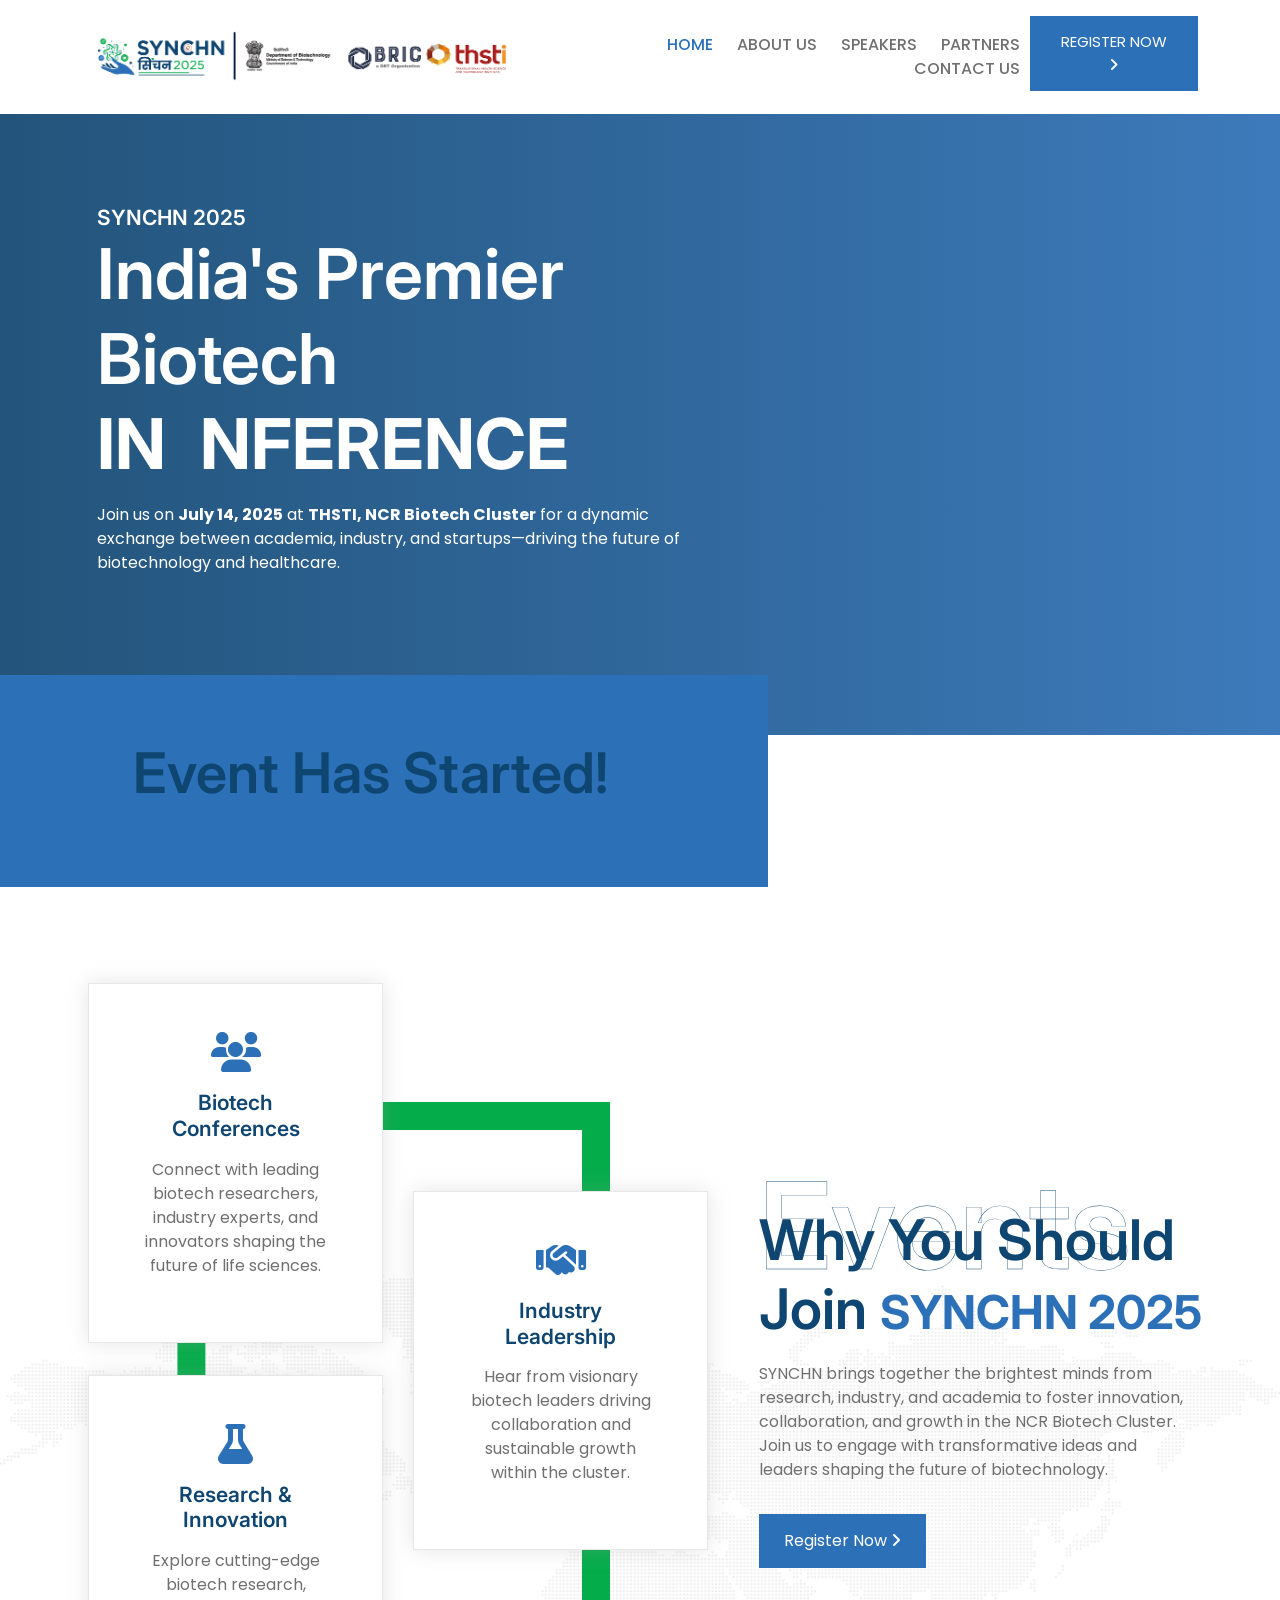
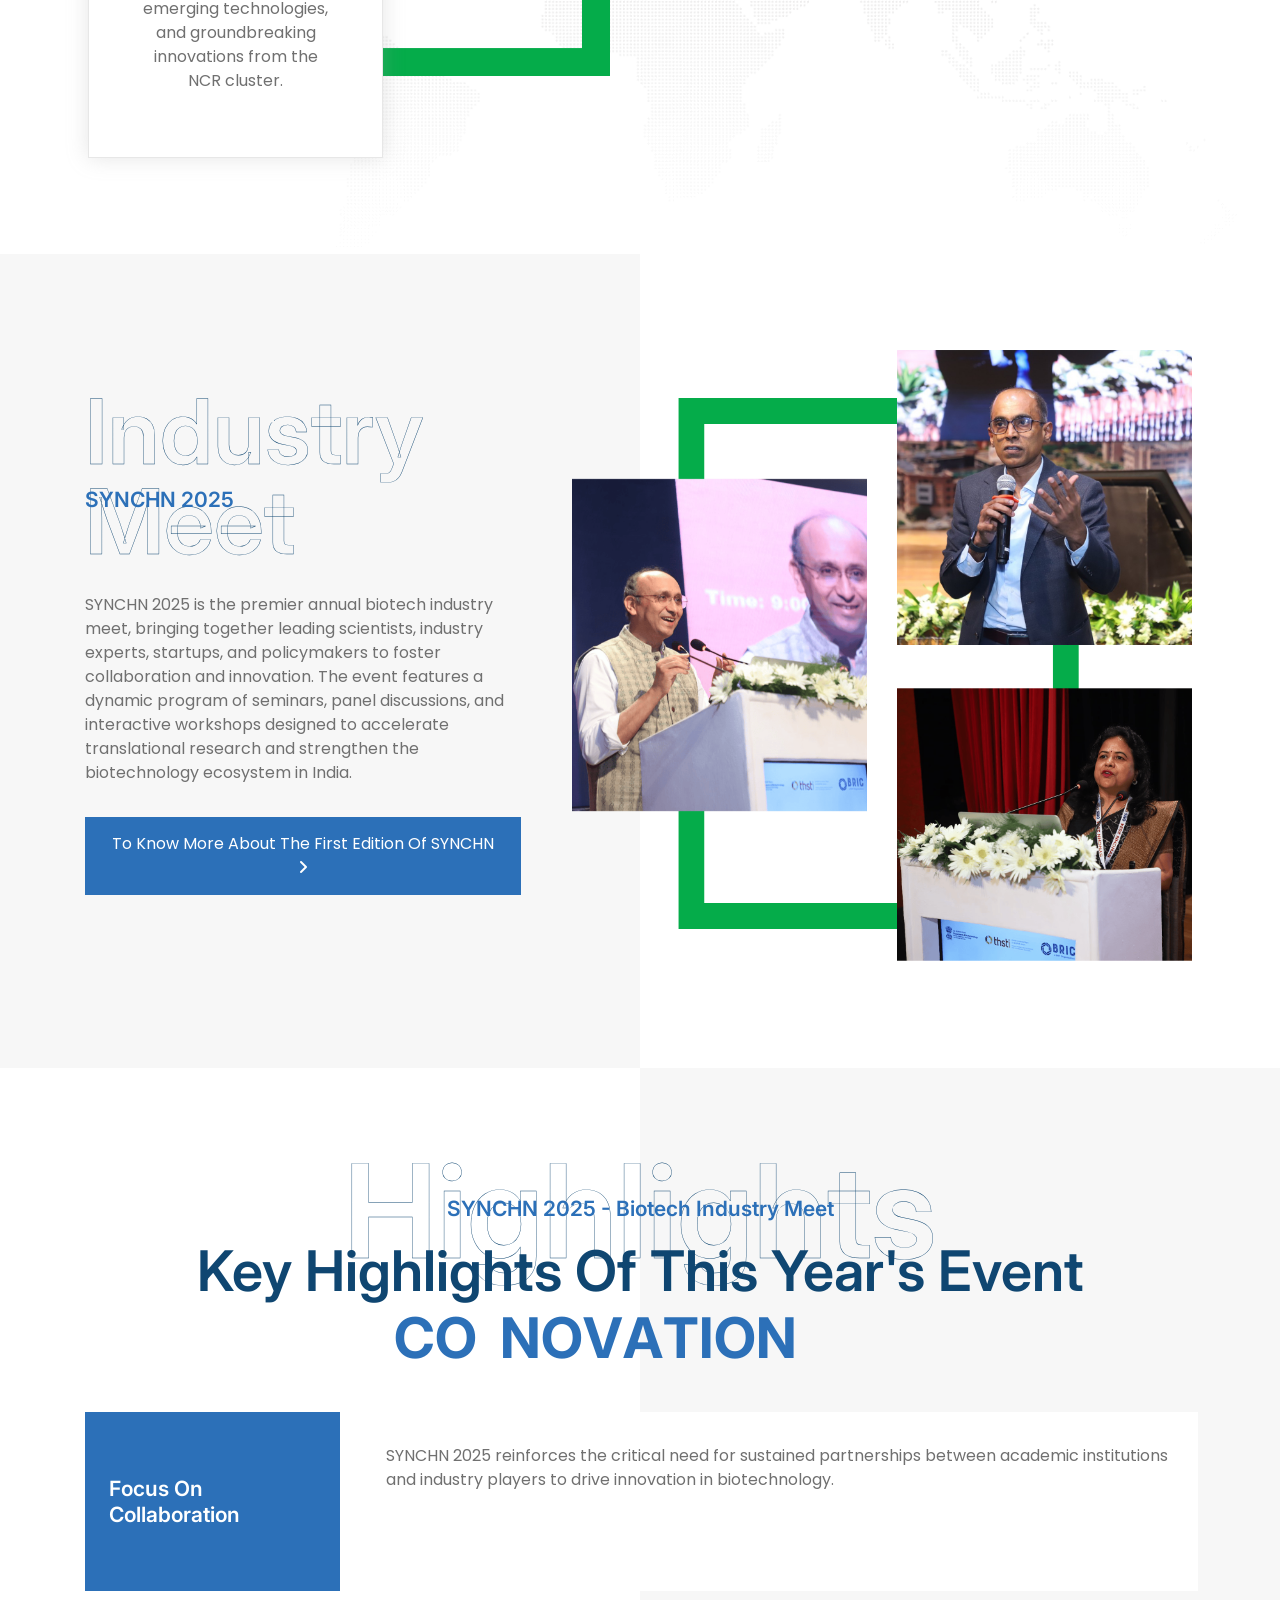
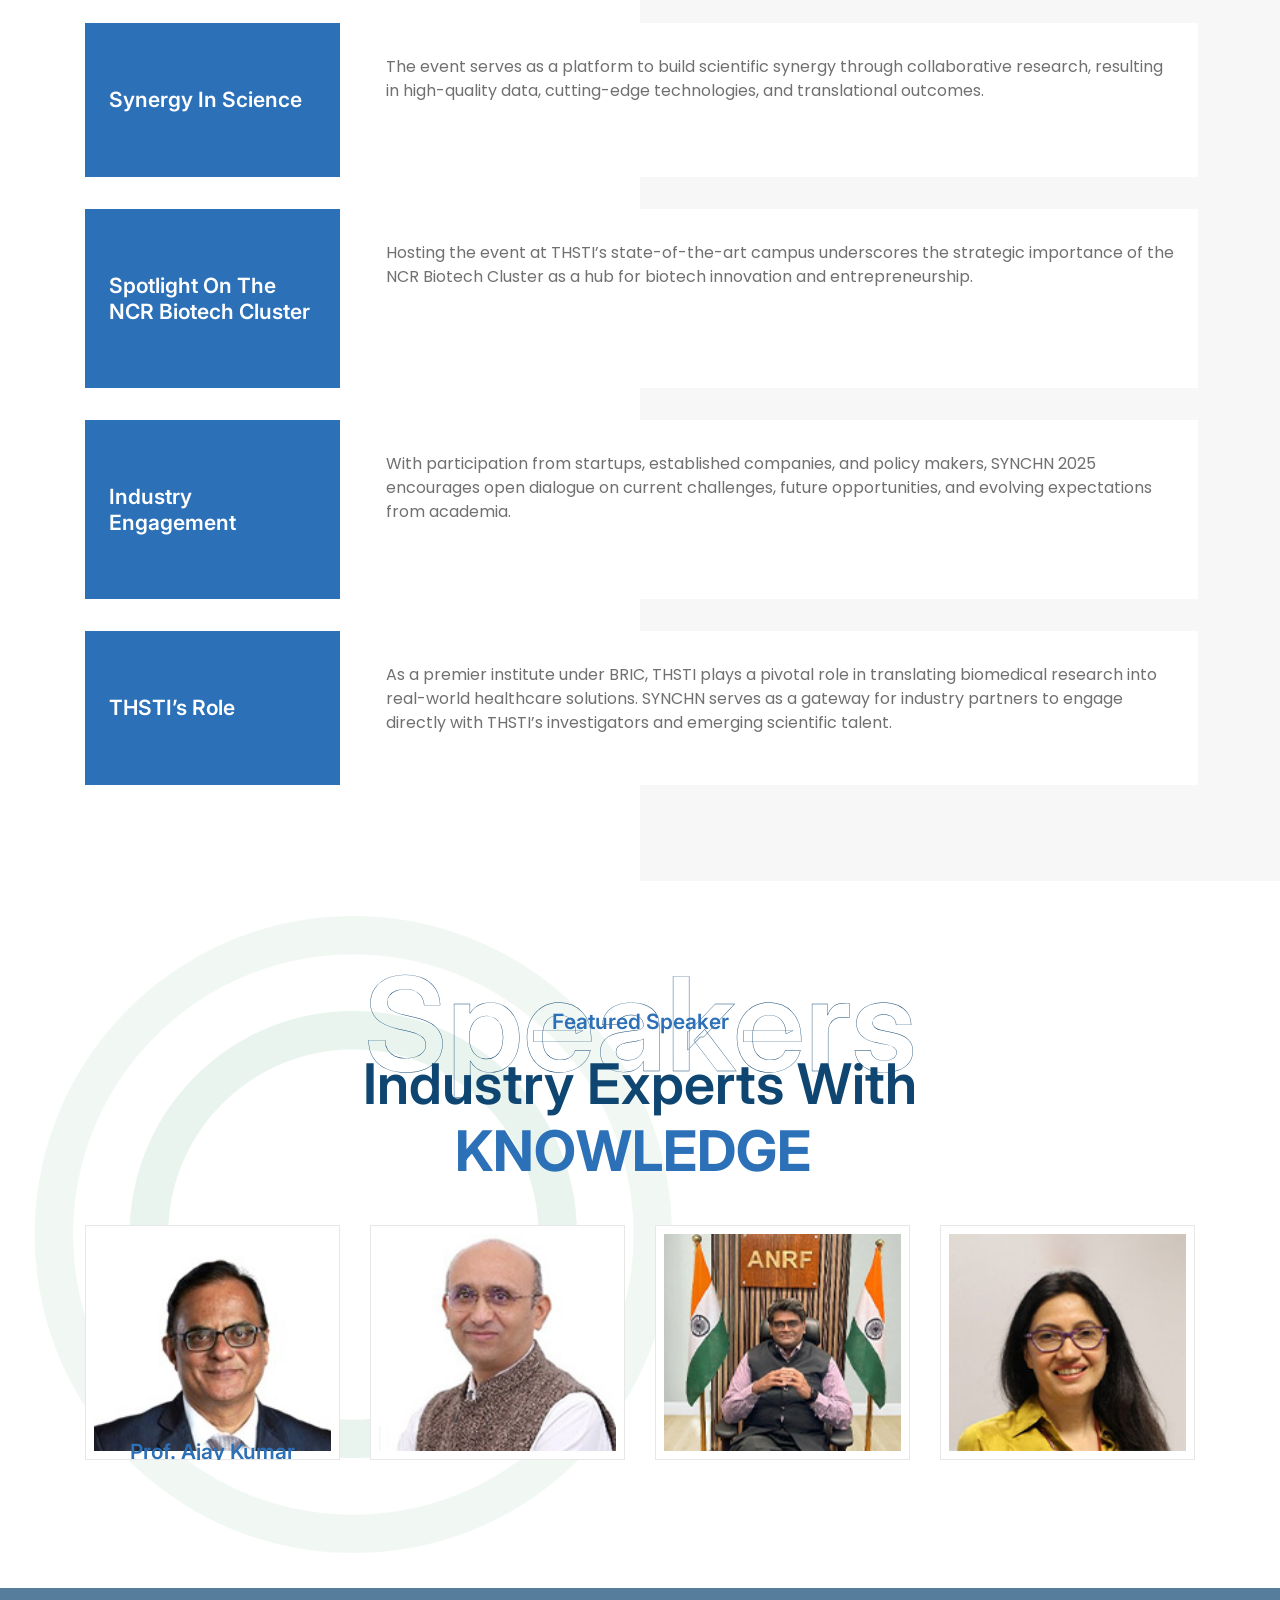
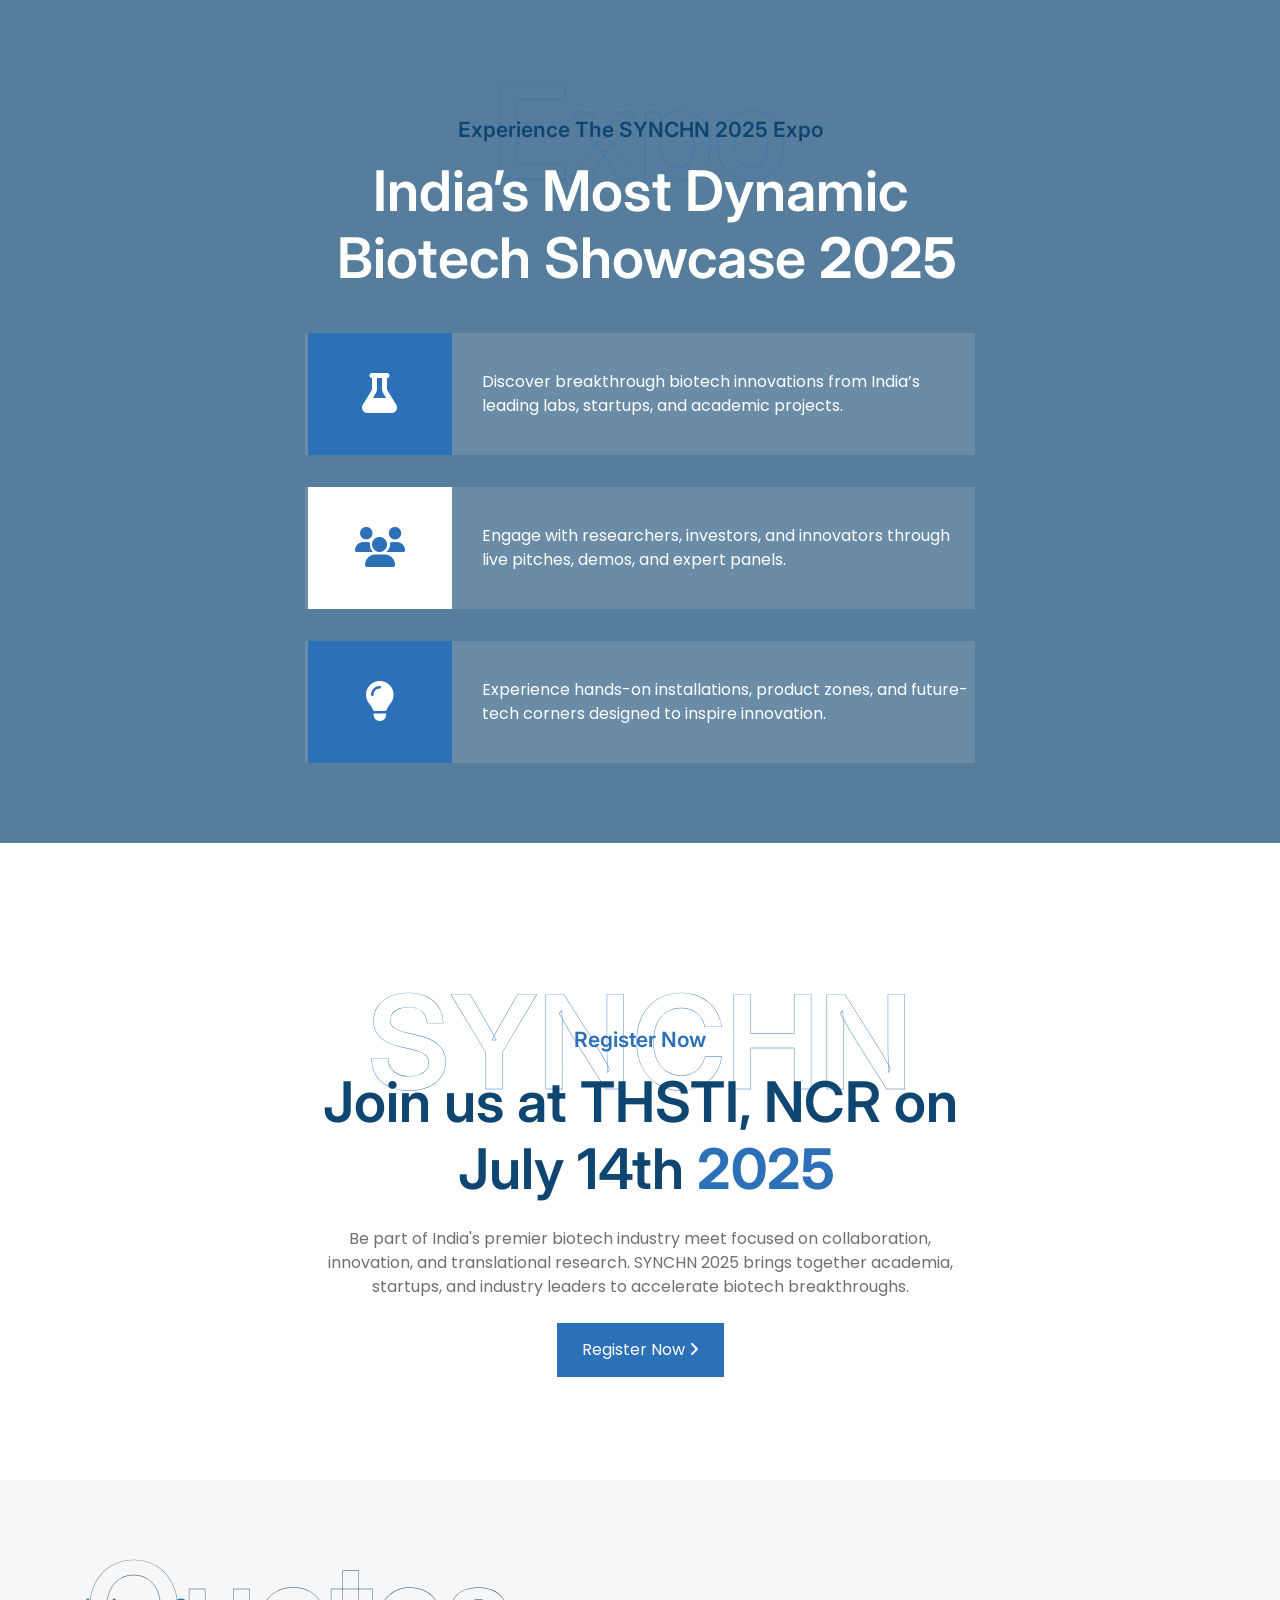
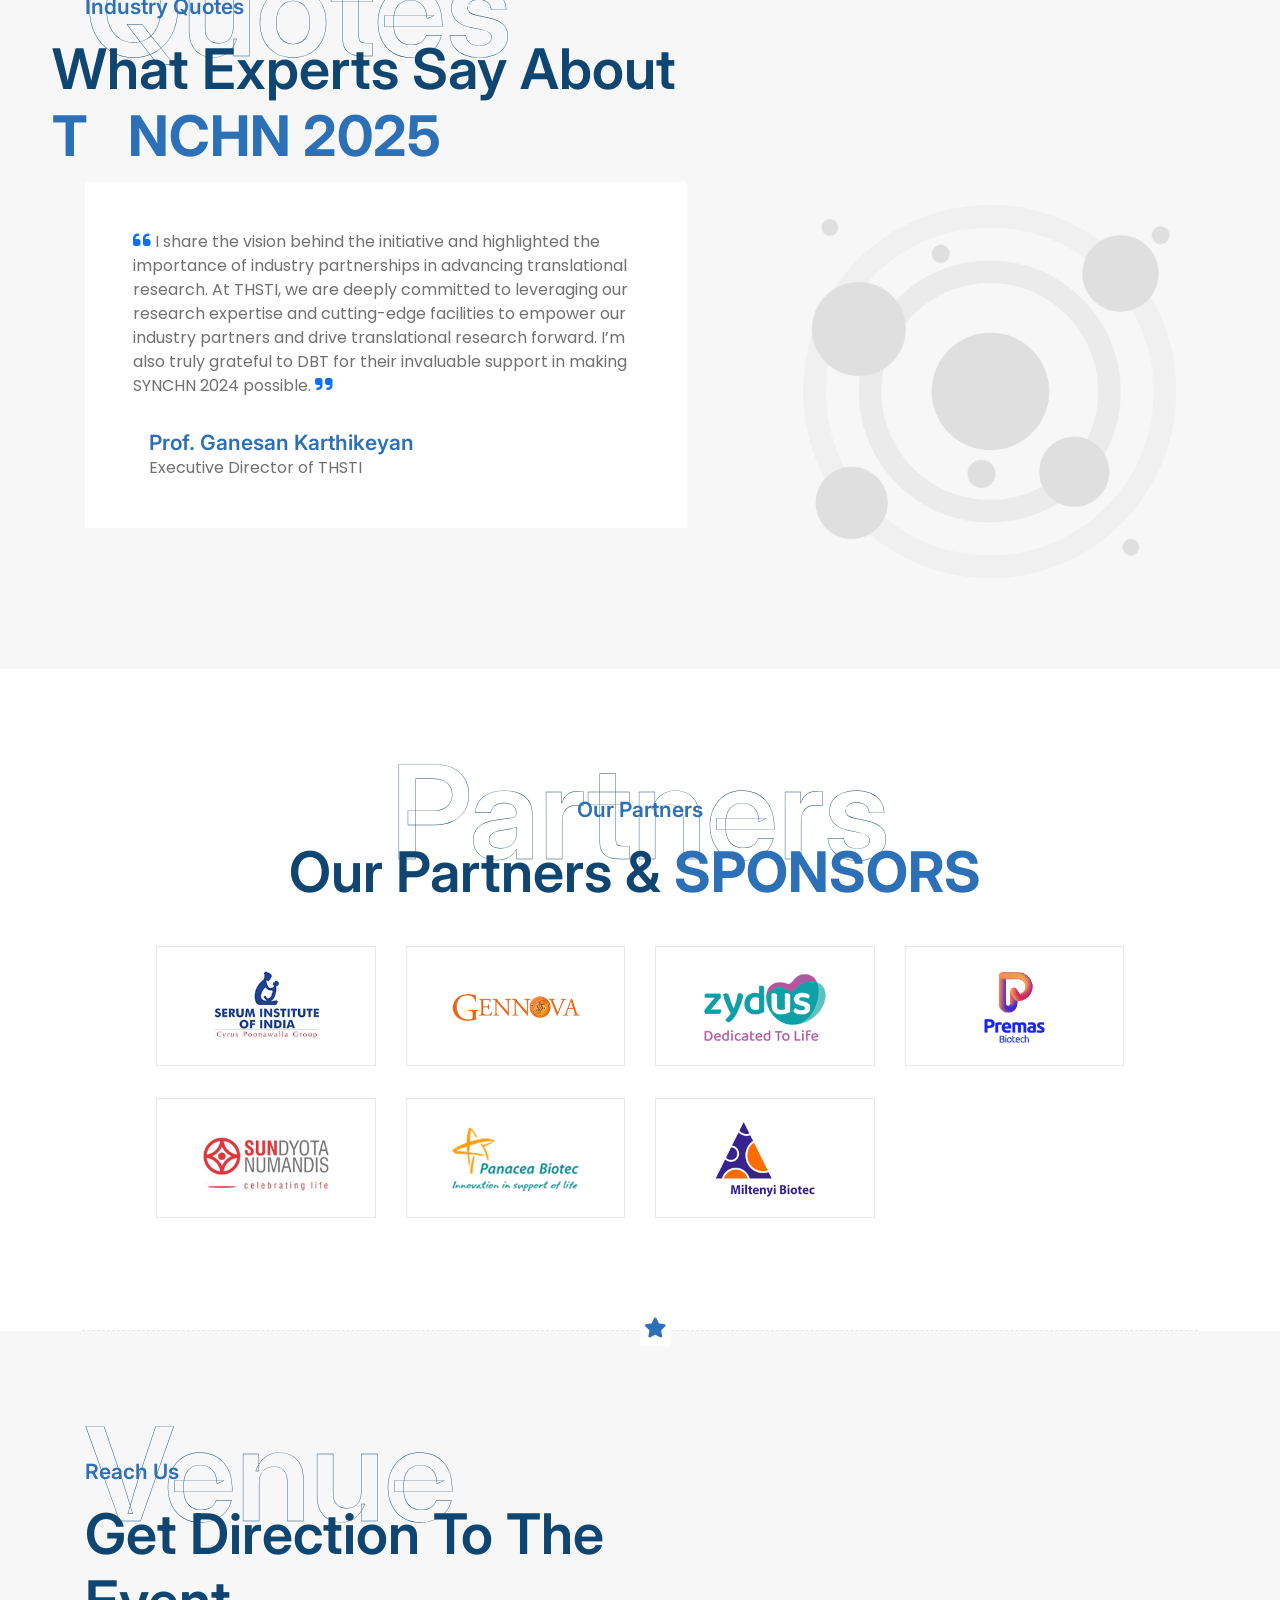
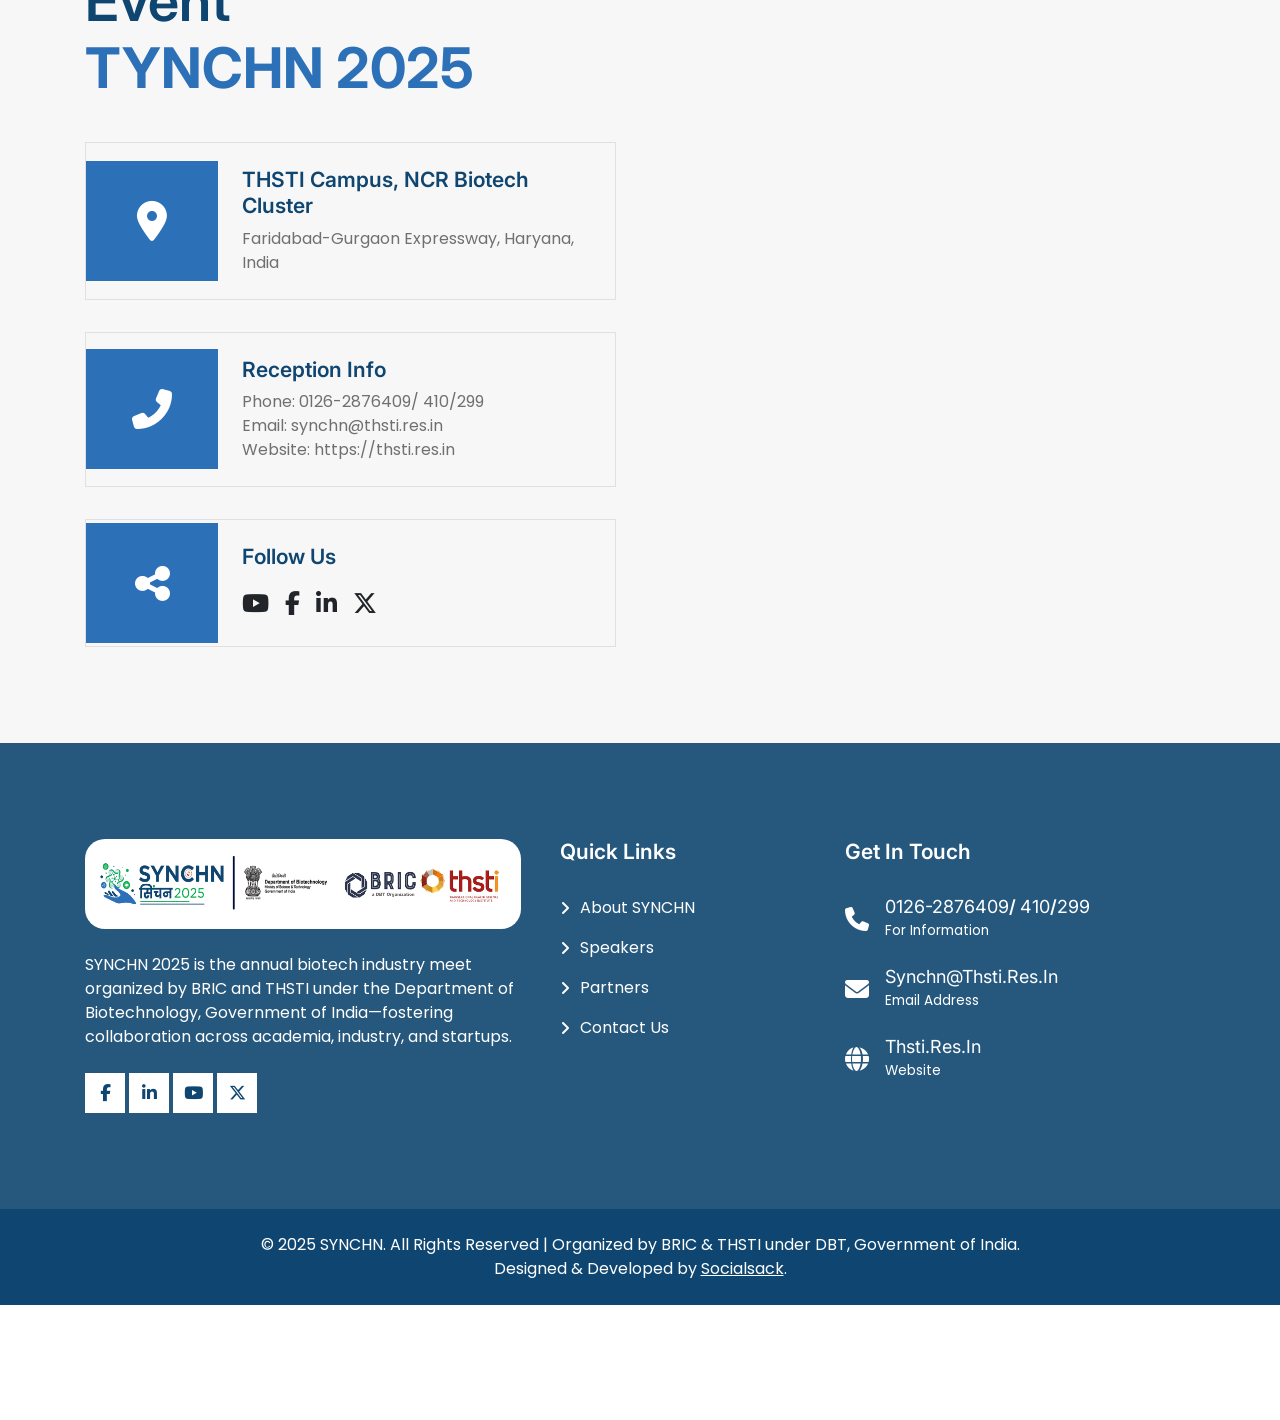
==== index.html @ 28aa51c0 "font small" ====
<!DOCTYPE html>
<html xmlns="http://www.w3.org/1999/xhtml" lang="zxx">
  <head>
    <meta charset="UTF-8" />
    <meta name="viewport" content="width=device-width, initial-scale=1" />

    <title>SYNCHN 2025 – India's Premier Biotech Industry Meet</title>

    <!-- SEO Meta Tags -->
    <meta
      name="description"
      content="SYNCHN 2025 is India's leading biotech industry meet promoting synergy between academia, industry, and startups. Join us on July 14th, 2025 at THSTI, NCR Biotech Cluster."
    />
    <meta
      name="keywords"
      content="SYNCHN 2025, Biotech Conference India, THSTI, BRIC, DBT, Biotech Innovation, Academia-Industry Meet, Biotechnology, Healthcare Innovation, NCR Biotech Cluster"
    />
    <meta name="author" content="BRIC & THSTI under DBT, Government of India" />

    <!-- Open Graph Meta Tags for Social Sharing -->
    <meta
      property="og:title"
      content="SYNCHN 2025 – India's Premier Biotech Industry Meet"
    />
    <meta
      property="og:description"
      content="Join SYNCHN 2025 on July 14th at THSTI for a powerful exchange of biotech innovation across academia, startups, and industry leaders."
    />
    <meta property="og:type" content="website" />
    <meta property="og:url" content="https://yourdomain.com/" />
    <!-- Replace with actual URL -->
    <meta
      property="og:image"
      content="https://socialsack.github.io/synchn/images/synchn-og-image.webp"
    />
    <!-- Replace with actual image URL -->
    <meta property="og:site_name" content="SYNCHN 2025" />

    <!-- Twitter Card Meta Tags -->
    <meta name="twitter:card" content="summary_large_image" />
    <meta
      name="twitter:title"
      content="SYNCHN 2025 – India's Premier Biotech Industry Meet"
    />
    <meta
      name="twitter:description"
      content="Experience cutting-edge biotech innovation and collaboration at SYNCHN 2025. Organized by BRIC & THSTI under DBT."
    />
    <meta
      name="twitter:image"
      content="https://socialsack.github.io/synchn/images/synchn-og-image.webp"
    />
    <!-- Replace with actual image -->

    <!-- Favicon -->
    <link rel="icon" href="/favicon.ico" type="image/x-icon" />
    <link rel="apple-touch-icon" sizes="180x180" href="/apple-touch-icon.png" />
    <link rel="icon" type="image/png" sizes="32x32" href="/favicon-32x32.png" />
    <link rel="icon" type="image/png" sizes="16x16" href="/favicon-16x16.png" />

    <!-- Canonical Link -->
    <link rel="canonical" href="https://yourdomain.com/" />
    <!-- Favicon -->
    <link rel="shortcut icon" type="image/x-icon" href="images/favicon.png" />
    <!-- Bootstrap core CSS -->
    <link href="css/bootstrap.min.css" rel="stylesheet" type="text/css" />
    <!--Custom CSS-->
    <link href="css/style.css" rel="stylesheet" type="text/css" />
    <!--Plugin CSS-->
    <link href="css/plugin.css" rel="stylesheet" type="text/css" />

    <!--Font Awesome-->
    <link
      rel="stylesheet"
      href="https://cdnjs.cloudflare.com/ajax/libs/font-awesome/5.5.0/css/all.min.css"
    />
    <link
      rel="stylesheet"
      href="https://cdnjs.cloudflare.com/ajax/libs/font-awesome/6.0.0/css/all.min.css"
    />
    <link
      href="https://cdnjs.cloudflare.com/ajax/libs/font-awesome/6.5.0/css/all.min.css"
      rel="stylesheet"
    />
    <link rel="stylesheet" href="fonts/line-icons.css" type="text/css" />
  </head>

  <body>
    <!-- Preloader -->
    <div id="preloader">
      <div class="w-100 h-100 d-flex align-items-center justify-content-center">
        <p class="loader"></p>
      </div>
    </div>
    <!-- Preloader Ends -->

    <!-- header starts -->
    <header class="main_header_area">
      <!-- Navigation Bar -->
      <div class="header_menu" id="header_menu">
        <nav class="navbar navbar-default">
          <div class="container">
            <div
              class="navbar-flex d-flex align-items-center justify-content-between w-100 pb-2 pt-2"
            >
              <!-- Brand and toggle get grouped for better mobile display -->
              <div class="navbar-header">
                <a class="navbar-brand" href="index.html">
                  <img src="images/logo.png" alt="image"  />
                  <img src="images/logo.png" alt="image" />
                </a>
              </div>
              <!-- Collect the nav links, forms, and other content for toggling -->
              <div
                class="navbar-collapse1 d-flex align-items-center"
                id="bs-example-navbar-collapse-1"
              >
                <ul class="nav navbar-nav" id="responsive-menu">
                  <li class="dropdown submenu active">
                    <a href="index.html" class="">Home</a>
                  </li>

                  <li><a href="#about-us" class="">About Us</a></li>
                  <li><a href="#speakers" class="">Speakers</a></li>
                  <!-- <li class="submenu dropdown">
                    <a
                      href="#"
                      class="dropdown-toggle"
                      data-toggle="dropdown"
                      role="button"
                      aria-haspopup="true"
                      aria-expanded="false"
                      >Pages
                      <i class="fas fa-caret-down ms-1" aria-hidden="true"></i
                    ></a>
                    <ul class="dropdown-menu">
                      <li><a href="event-schedule.html">Event Schedule</a></li>
                      <li><a href="event-detail.html">Event Detail</a></li>
                      <li><a href="speakers.html">Speaker Lists</a></li>
                      <li><a href="speaker-detail.html">Speaker Detail</a></li>
                      <li><a href="sponsors.html">Sponsors</a></li>
                      <li><a href="pricing.html">Pricing</a></li>
                      <li><a href="gallery.html">Gallery</a></li>
                      <li><a href="testimonials.html">Testimonials</a></li>
                      <li><a href="faq.html">Faq</a></li>
                      <li><a href="comingsoon.html">Coming Soon</a></li>
                      <li><a href="search-result.html">Search Result</a></li>
                      <li><a href="404.html">404 Error</a></li>
                    </ul>
                  </li> -->
                  <!-- <li class="submenu dropdown">
                    <a
                      href="#"
                      class="dropdown-toggle"
                      data-toggle="dropdown"
                      role="button"
                      aria-haspopup="true"
                      aria-expanded="false"
                      >Shop
                      <i class="fas fa-caret-down ms-1" aria-hidden="true"></i
                    ></a>
                    <ul class="dropdown-menu">
                      <li><a href="products.html">Product Lists</a></li>
                      <li><a href="product-detail.html">Product Detail</a></li>
                      <li><a href="cart.html">Cart</a></li>
                      <li><a href="checkout.html">Checkout</a></li>
                      <li><a href="myaccount.html">My Account</a></li>
                    </ul>
                  </li>
                  <li class="submenu dropdown">
                    <a
                      href="#"
                      class="dropdown-toggle"
                      data-toggle="dropdown"
                      role="button"
                      aria-haspopup="true"
                      aria-expanded="false"
                      >News
                      <i class="fas fa-caret-down ms-1" aria-hidden="true"></i
                    ></a>
                    <ul class="dropdown-menu">
                      <li><a href="post-grid-1.html">All Posts</a></li>
                      <li><a href="detail-1.html">Single Post</a></li>
                    </ul>
                  </li> -->
                  <li><a href="#partners" class="">Partners</a></li>
                  <!-- <li><a href="#register" class="">Register</a></li> -->
                  <li><a href="#contact-us" class="">Contact Us</a></li>
                  <!-- <li class="search-main">
                    <a href="#search1" class="mt_search"
                      ><i class="fa fa-search fs-5"></i
                    ></a>
                  </li> -->
                </ul>
              </div>
              <!-- /.navbar-collapse -->
              <div class="register-login">
                <a href="https://thsti.in/SYNCHN2025/" class="nir-btn white"
                  >Register Now <i class="fa fa-angle-right"></i
                ></a>
              </div>

              <div id="slicknav-mobile"></div>
            </div>
          </div>
          <!-- /.container-fluid -->
        </nav>
      </div>
      <!-- Navigation Bar Ends -->
    </header>
    <!-- header ends -->

    <!-- banner starts -->
    <section
      class="banner pt-10 pb-0 overflow-hidden"
      style="background-image: url(images/pexels-wendy-wei-1190297.jpg)"
    >
      <div class="container">
        <div class="banner-in pt-20">
          <div class="row my-lg-10">
            <div class="col-xl-7 col-lg-7 mb-10">
              <div class="banner-content text-lg-start text-center">
                <h4 class="white mb-0">SYNCHN 2025</h4>
                <div class="selector4" style="display: flex">
                  <h1 class="ah-headline white" style="z-index: 2;">
                    <span>India's Premier Biotech</span>
                    <span
                      class="ah-words-wrapper white text-center text-lg-start z-10"
                    >
                      <b class="is-visible textcap">Conference</b>
                      <b>Industry&nbsp;Meet</b>
                      <b>Innovation&nbsp;Forum</b>
                    </span>
                  </h1>
                </div>
                <p class="mb-0 white">
                  Join us on <strong>July 14, 2025</strong> at
                  <strong>THSTI, NCR Biotech Cluster</strong> for a dynamic
                  exchange between academia, industry, and startups—driving the
                  future of biotechnology and healthcare.
                </p>
              </div>
            </div>
            <div class="col-xl-5 col-lg-5">
              <div
                class="banner-image"
               
              >
               <video autoplay muted loop playsinline class="video-bg rounded-5">
      <source src="images/intro.mp4" type="video/mp4"  />
      Your browser does not support the video tag.
    </video>
              <!-- <video src="/images/intro.mp4"></video> -->
                <!-- <img src="images/man4.png" alt="Scientist Illustration" /> -->
              </div>
            </div>
          </div>
        </div>
      </div>
      <div class="color-overlay"></div>
    </section>

    <!-- banner ends -->

    <!-- coming counter starts -->
    <section class="coming-countermain p-0">
      <div class="container">
        <div class="row">
          <div class="col-lg-7">
            <div
              class="coming-counter d-md-flex align-items-center justify-content-between p-4 py-5 text-md-start text-center"
              data-date="2025-07-14T00:00:00"
            >
              <div class="counter-box">
                <span class="count-num days">00</span><br />Days
              </div>
              <div class="counter-box">
                <span class="count-num hours">00</span><br />Hours
              </div>
              <div class="counter-box">
                <span class="count-num minutes">00</span><br />Minutes
              </div>
              <div class="counter-box">
                <span class="count-num seconds">00</span><br />Seconds
              </div>
            </div>
          </div>
        </div>
      </div>
    </section>

    <!-- coming counter Ends -->

    <!-- about-us starts -->
    <section
      class="about-us about-features pt-12 pb-8"
      style="background-image: url(images/testimonial-1.png)"
    >
      <div class="container">
        <div class="about-image-box">
          <div class="row d-flex align-items-center justify-content-between">
            <div class="col-lg-7 pe-lg-4">
              <div
                class="about-features"
                style="background-image: url(images/contentbg.png)"
              >
                <div class="row align-items-center">
                  <div class="col-lg-6">
                    <div
                      class="features-infobox border-all p-5 box-shadow bg-white text-center mb-4"
                    >
                      <div class="infobox-icon mb-2">
                        <i class="fa fa-users fs-1 theme"></i>
                      </div>
                      <div class="box-body">
                        <h4 class="infobox-title">Biotech Conferences</h4>
                        <p class="mb-2">
                          Connect with leading biotech researchers, industry
                          experts, and innovators shaping the future of life
                          sciences.
                        </p>
                        <!-- <a
                          href="#"
                          class="theme"
                          aria-label="Learn more about Biotech Conferences"
                          >Learn More <i class="fa fa-angle-right"></i
                        ></a> -->
                      </div>
                    </div>
                    <div
                      class="features-infobox border-all p-5 box-shadow bg-white text-center mb-4"
                    >
                      <div class="infobox-icon mb-2">
                        <i class="fa fa-flask fs-1 theme"></i>
                      </div>
                      <div class="box-body">
                        <h4 class="infobox-title">Research & Innovation</h4>
                        <p class="mb-2">
                          Explore cutting-edge biotech research, emerging
                          technologies, and groundbreaking innovations from the
                          NCR cluster.
                        </p>
                        <!-- <a
                          href="#"
                          class="theme"
                          aria-label="Learn more about Research and Innovation"
                          >Learn More <i class="fa fa-angle-right"></i
                        ></a> -->
                      </div>
                    </div>
                  </div>
                  <div class="col-lg-6">
                    <div
                      class="features-infobox border-all p-5 box-shadow bg-white text-center mb-4"
                    >
                      <div class="infobox-icon mb-2">
                        <i class="fa fa-handshake fs-1 theme"></i>
                      </div>
                      <div class="box-body">
                        <h4 class="infobox-title">Industry Leadership</h4>
                        <p class="mb-2">
                          Hear from visionary biotech leaders driving
                          collaboration and sustainable growth within the
                          cluster.
                        </p>
                        <!-- <a
                          href="#"
                          class="theme"
                          aria-label="Learn more about Industry Leadership"
                          >Learn More <i class="fa fa-angle-right"></i
                        ></a> -->
                      </div>
                    </div>
                  </div>
                </div>
              </div>
            </div>
            <div class="col-lg-5 ps-lg-4">
              <div class="about-content text-center text-lg-start mb-4">
                <h4 class="h-title events-head">Events</h4>
                <div
                  class="selector4"
                  style="display: flex; justify-content: center"
                >
                  <h2 class="ah-headline">
                    <span>Why You Should Join </span>
                    <span class="ah-words-wrapper white theme events-ah-words about-us-style" >
                      <b class="is-visible textcap">SYNCHN&nbsp;2025</b>
                      <b>SYNCHN&nbsp;2025</b>
                      <!-- <b>Biotech&nbsp;Forum</b>
                      <b>Innovation &nbsp; Expo</b> -->
                    </span>
                  </h2>
                </div>
                <p class="mb-4">
                  SYNCHN brings together the brightest minds from research,
                  industry, and academia to foster innovation, collaboration,
                  and growth in the NCR Biotech Cluster. Join us to engage with
                  transformative ideas and leaders shaping the future of
                  biotechnology.
                </p>
                <a
                  href="https://thsti.in/SYNCHN2025/"
                  class="nir-btn"
                  aria-label="Join SYNCHN Summit event"
                  >Register Now <i class="fa fa-angle-right"></i
                ></a>
              </div>
            </div>
          </div>
        </div>
      </div>
    </section>
    <!-- about-us ends -->

    <!-- about-us starts -->
    <section class="about-us about-before pt-12" id="about-us">
      <div class="container">
        <div class="about-image-box">
          <div class="row d-flex align-items-center justify-content-between">
            <div class="col-lg-5 pe-4">
              <div
                class="about-content section-title text-lg-start text-center mb-4"
              >
                <h3 class="h-title industrymeet" >Industry Meet</h3>
                <h4 class="theme">SYNCHN 2025</h4>
                <!-- <div
                  class="selector4"
                  style="display: flex; justify-content: center"
                >
                  <h2 class="ah-headline">
                    <span>Industry Experts with </span>
                    <span class="ah-words-wrapper white theme">
                      <b class="is-visible textcap">Knowledge</b>
                      <b>Knowledge</b>
                    </span>
                  </h2>
                </div> -->
                <p class="mb-4 mt-10">
                  SYNCHN 2025 is the premier annual biotech industry meet,
                  bringing together leading scientists, industry experts,
                  startups, and policymakers to foster collaboration and
                  innovation. The event features a dynamic program of seminars,
                  panel discussions, and interactive workshops designed to
                  accelerate translational research and strengthen the
                  biotechnology ecosystem in India.
                </p>
                <a href="https://thsti.in/SYNCHN/images/SYNCHN_2024_Report.pdf" target="_blank" class="nir-btn">
                   To know more about the first edition of SYNCHN <i class="fa fa-angle-right"></i>
                  </a>
              </div>
            </div>
            <div class="col-lg-7 ps-4">
              <div
                class="about-features"
                style="background-image: url(images/contentbg.png)"
              >
                <div class="row align-items-center">
                  <div class="col-lg-6 mb-4">
                    <img
                      src="images/about/busi-3.png"
                      alt="Conference attendees networking"
                    />
                  </div>
                  <div class="col-lg-6">
                    <img
                      src="images/about/busi-1.png"
                      alt="Panel discussion at SYNCHN event"
                      class="mb-4"
                    />
                    <img
                      src="images/about/busi-2.png"
                      alt="Scientific presentations at SYNCHN"
                    />
                  </div>
                </div>
              </div>
            </div>
          </div>
        </div>
      </div>
    </section>

    <!-- about-us ends -->

    <!-- Counter Starts-->
    <!-- <section class="counter-section bg-white pb-6">
      <div class="container">
        <div class="counter">
          <div class="row">
            <div class="col-lg-3 col-md-6 col-sm-6 mb-4">
              <div class="counter-item">
                <div class="counter-content text-center">
                  <h2 class="mb-0"><span class="value">510</span>+</h2>
                  <span class="m-0">Visitors</span>
                </div>
              </div>
            </div>

            <div class="col-lg-3 col-md-6 col-sm-6 mb-4">
              <div class="counter-item">
                <div class="counter-content text-center">
                  <h2 class="mb-0"><span class="value">50</span>+</h2>
                  <span class="m-0">Exhibitors</span>
                </div>
              </div>
            </div>

            <div class="col-lg-3 col-md-6 col-sm-6 mb-4">
              <div class="counter-item">
                <div class="counter-content text-center">
                  <h2 class="mb-0"><span class="value">60</span>+</h2>
                  <span class="m-0">Speakers</span>
                </div>
              </div>
            </div>

            <div class="col-lg-3 col-md-6 col-sm-6 mb-4">
              <div class="counter-item">
                <div class="counter-content text-center">
                  <h2 class="mb-0"><span class="value">15</span>+</h2>
                  <span class="m-0">MOU Signed</span>
                </div>
              </div>
            </div>
          </div>
        </div>
      </div>
    </section> -->

    <!-- Counter ends-->

    <!-- event-schedule starts -->
    <section class="event-schedule pb-8 about-after">
      <div class="container" id="#highs">
        <div class="row">
          <div class="col-lg-12 col-lg-offset-4">
            <div class="section-title mb-5 text-center mx-auto">
              <h3 class="h-title">Highlights</h3>
              <h4 class="theme">SYNCHN 2025 - Biotech Industry Meet</h4>
              <div
                class="selector4"
                style="display: flex; justify-content: center"
              >
                <h2 class="ah-headline mb-0 text-center">
                  <span>Key Highlights of This Year's Event </span>
                  <span class="ah-words-wrapper white theme ">
                    <b class="is-visible textcap innovation">Innovation</b>
                    <b>Collaboration</b>
                    <b class="innovation">Translation</b>
                    <b class="impact">Impact</b>
                  </span>
                </h2>
              </div>
            </div>
          </div>
        </div>

        <div class="schedule-item">
          <div class="about-image-box bg-white mb-4">
            <div class="row">
              <div class="col-lg-3 d-flex">
                <div
                  class="about-content text-center text-lg-start p-4 py-8 bg-theme w-100"
                >
                  <h4 class="white mb-0">Focus on Collaboration</h4>
                </div>
              </div>
              <div class="col-lg-9 d-flex">
                <div
                  class="schedule-content text-lg-start text-center py-4 px-3"
                >
                  <p class="mb-0">
                    SYNCHN 2025 reinforces the critical need for sustained
                    partnerships between academic institutions and industry
                    players to drive innovation in biotechnology.
                  </p>
                </div>
              </div>
            </div>
          </div>

          <div class="about-image-box bg-white mb-4">
            <div class="row">
              <div class="col-lg-3 d-flex">
                <div
                  class="about-content text-center text-lg-start p-4 py-8 bg-theme3 w-100"
                >
                  <h4 class="white mb-0">Synergy in Science</h4>
                </div>
              </div>
              <div class="col-lg-9 d-flex">
                <div
                  class="schedule-content text-lg-start text-center py-4 px-3"
                >
                  <p class="mb-0">
                    The event serves as a platform to build scientific synergy
                    through collaborative research, resulting in high-quality
                    data, cutting-edge technologies, and translational outcomes.
                  </p>
                </div>
              </div>
            </div>
          </div>

          <div class="about-image-box bg-white mb-4">
            <div class="row">
              <div class="col-lg-3 d-flex">
                <div
                  class="about-content text-center text-lg-start p-4 py-8 bg-theme w-100"
                >
                  <h4 class="white mb-0">
                    Spotlight on the NCR Biotech Cluster
                  </h4>
                </div>
              </div>
              <div class="col-lg-9 d-flex">
                <div
                  class="schedule-content text-lg-start text-center py-4 px-3"
                >
                  <p class="mb-0">
                    Hosting the event at THSTI’s state-of-the-art campus
                    underscores the strategic importance of the NCR Biotech
                    Cluster as a hub for biotech innovation and
                    entrepreneurship.
                  </p>
                </div>
              </div>
            </div>
          </div>

          <div class="about-image-box bg-white mb-4">
            <div class="row">
              <div class="col-lg-3 d-flex">
                <div
                  class="about-content text-center text-lg-start p-4 py-8 bg-theme3 w-100"
                >
                  <h4 class="white mb-0">Industry Engagement</h4>
                </div>
              </div>
              <div class="col-lg-9 d-flex">
                <div
                  class="schedule-content text-lg-start text-center py-4 px-3"
                >
                  <p class="mb-0">
                    With participation from startups, established companies, and
                    policy makers, SYNCHN 2025 encourages open dialogue on
                    current challenges, future opportunities, and evolving
                    expectations from academia.
                  </p>
                </div>
              </div>
            </div>
          </div>

          <div class="about-image-box bg-white mb-4">
            <div class="row">
              <div class="col-lg-3 d-flex">
                <div
                  class="about-content text-center text-lg-start p-4 py-8 bg-theme w-100"
                >
                  <h4 class="white mb-0">THSTI’s Role</h4>
                </div>
              </div>
              <div class="col-lg-9 d-flex">
                <div
                  class="schedule-content text-lg-start text-center py-4 px-3"
                >
                  <p class="mb-0">
                    As a premier institute under BRIC, THSTI plays a pivotal
                    role in translating biomedical research into real-world
                    healthcare solutions. SYNCHN serves as a gateway for
                    industry partners to engage directly with THSTI’s
                    investigators and emerging scientific talent.
                  </p>
                </div>
              </div>
            </div>
          </div>
        </div>
      </div>
    </section>

    <!-- event-schedule ends -->

    <!-- our teams starts -->
    <section
      class="event-team"
      style="background-image: url(images/manbg.png)"
      id="speakers"
    >
      <div class="container">
        <div class="section-title mb-5 w-75 mx-auto text-center">
          <h3 class="h-title">Speakers</h3>
          <h4 class="theme">Featured Speaker</h4>
          <div class="selector4" style="display: flex; justify-content: center">
           <h2 class="ah-headline mb-0">
                    <span>Industry Experts with </span>
                    <span class="ah-words-wrapper white theme">
                      <b class="is-visible textcap">Knowledge</b>
                      <b>Knowledge</b>
                    </span>
                  </h2>
          </div>
        </div>

        <div class="team-main">
          <div class="row align-items-center">
            <div class="col-lg-3 col-md-6 mb-4">
              <div class="team-list position-relative">
                <div class="team-image border-all p-2 bg-white">
                  <img src="images/team/s-1.jpg" alt="team" />
                </div>
                <div class="team-content text-center p-4">
                  <h4 class="mb-0 theme">Prof. Ajay Kumar Sood</h4>
                  <p class="mb-3 white">Principal Scientific Adviser to the Government of India</p>
                </div>
                <div class="overlay"></div>
              </div>
            </div>
             <div class="col-lg-3 col-md-6 mb-4">
              <div class="team-list position-relative">
                <div class="team-image border-all p-2 bg-white">
                  <img src="images/team/s-2.jpg" alt="team" />
                </div>
                <div class="team-content text-center p-4">
                 <h4 class="mb-0 theme">Dr. Rajesh S. Gokhale</h4>
                  <p class="mb-3 white">Secretary-DBT & DG-BRIC</p>
                </div>
                <div class="overlay"></div>
              </div>
            </div>
             <div class="col-lg-3 col-md-6  mb-4">
              <div class="team-list position-relative">
                <div class="team-image border-all p-2 bg-white">
                  <img src="images/team/s-3.jpg" alt="team" />
                </div>
                <div class="team-content text-center p-4">
                   <h4 class="mb-0 theme">Dr. Shivkumar Kalyanaraman</h4>
                  <p class="mb-3 white">CEO, ANRF</p>
                </div>
                <div class="overlay"></div>
              </div>
            </div>

            <!-- <div class="col-lg-4 col-md-6 col-sm-12 mb-4">
              <div class="team-list position-relative mb-4">
                <div class="team-image border-all p-2 bg-white">
                  <img src="images/team/s-2.jpg" alt="team" />
                </div>
                <div class="team-content text-center p-4">
                  <h4 class="mb-0 theme">2.	Dr. Rajesh S. Gokhale</h4>
                  <p class="mb-3 white">Secretary-DBT & DG-BRIC</p>
            
                </div>
                <div class="overlay"></div>
              </div>
              <div class="team-list position-relative">
                <div class="team-image border-all p-2 bg-white">
                  <img src="images/team/s-3.jpg" alt="team" />
                </div>
                <div class="team-content text-center p-4">
                  <h4 class="mb-0 theme">3.	Dr. Shivkumar Kalyanaraman</h4>
                  <p class="mb-3 white">CEO, ANRF</p>
                </div>
                <div class="overlay"></div>
              </div>
            </div> -->
 <div class="col-lg-3 col-md-6 mb-4">
              <div class="team-list position-relative">
                <div class="team-image border-all p-2 bg-white">
                   <img src="images/team/s-4.jpg" alt="team" />
                </div>
                <div class="team-content text-center p-4">
                    <h4 class="mb-0 theme">Ms. Nivruti Rai</h4>
                  <p class="mb-3 white">CEO, Invest India</p>
                                 </div>
                <div class="overlay"></div>
              </div>
            </div>
        

            <!-- <div class="col-lg-3 mb-4">
              <div class="team-list position-relative">
                <div class="team-image border-all p-2 bg-white">
                  <img src="images/team/img5.jpg" alt="team" />
                </div>
                <div class="team-content text-center p-4">
                  <h4 class="mb-0 theme">Horke Pels</h4>
                  <p class="mb-3 white">Head Officer</p>
                  <div class="social-links">
                    <ul>
                      <li>
                        <a href="#"
                          ><i class="fab fa-facebook" aria-hidden="true"></i
                        ></a>
                      </li>
                      <li>
                        <a href="#"
                          ><i class="fab fa-twitter" aria-hidden="true"></i
                        ></a>
                      </li>
                      <li>
                        <a href="#"
                          ><i class="fab fa-instagram" aria-hidden="true"></i
                        ></a>
                      </li>
                    </ul>
                  </div>
                </div>
                <div class="overlay"></div>
              </div>
            </div> -->
          </div>
          <!-- <div class="speaker-btn text-center">
            <a href="speakers.html" class="nir-btn"
              >View All Speakers <i class="fa fa-angle-right"></i
            ></a>
          </div> -->
        </div>
      </div>
      <div class="white-overlay"></div>
    </section>
    <!-- our teams Ends -->

    <!-- event-pricing starts -->
    <!-- <section class="event-pricing bg-grey pb-6">
      <div class="container">
        <div class="row">
          <div class="col-lg-8 col-lg-offset-4">
            <div class="section-title text-lg-start text-center mb-5">
              <h3 class="h-title">Pricing</h3>
              <h4 class="theme">Pricing Tablen</h4>
              <div
                class="selector4"
                style="display: flex; justify-content: center"
              >
                <h2 class="ah-headline mb-0">
                  <span>Explore Flexible Our Pricing</span>
                  <span class="ah-words-wrapper white theme">
                    <b class="is-visible textcap">Plans</b>
                    <b>Plans</b>
                  </span>
                </h2>
              </div>
            </div>
          </div>
        </div>

        <div class="pricing-main">
          <div class="row">
            <div class="col-lg-4 mb-6">
              <div
                class="pricing-item text-center p-5 bg-white position-relative"
              >
                <div class="pricing-top"></div>
                <h3 class="mb-0">Basic Ticket</h3>
                <p class="mb-0">Standard Package</p>
                <div class="pricing-price py-4">
                  <h2
                    class="mb-0 theme d-flex align-items-start justify-content-center lh-1"
                  >
                    <span class="pricing-currency theme">$</span> 39.
                    <span class="fs-5">99</span>
                  </h2>
                  <p class="mb-0">Person</p>
                </div>
                <ul class="pricing-features-list mb-4">
                  <li class="d-block border-b pb-2 mb-2">
                    Second Balcony Seat
                  </li>
                  <li class="d-block border-b pb-2 mb-2">Snack & Softdrink</li>
                  <li class="d-block border-b pb-2 mb-2">Certificates</li>
                  <li class="d-block">Private Access</li>
                </ul>
                <div class="pricing-btn mb-1">
                  <a href="#" class="nir-btn">Purchase</a>
                </div>
                <small
                  >*Please read our term and condition before order
                  ticket</small
                >
              </div>
            </div>
            <div class="col-lg-4 mb-6">
              <div
                class="pricing-item text-center p-5 bg-theme1 position-relative"
              >
                <div
                  class="pricing-top"
                  style="background-image: url(images/pricebox-topblue.png)"
                ></div>
                <h3 class="mb-0 white">Silver Ticket</h3>
                <p class="mb-0 white">Pro Package</p>
                <div class="pricing-price py-4">
                  <h2
                    class="mb-0 theme d-flex align-items-start justify-content-center lh-1"
                  >
                    <span class="pricing-currency theme">$</span> 59.
                    <span class="fs-5">99</span>
                  </h2>
                  <p class="mb-0 white">Person</p>
                </div>
                <ul class="pricing-features-list mb-4">
                  <li class="d-block border-b pb-2 mb-2 white">
                    Second Balcony Seat
                  </li>
                  <li class="d-block border-b pb-2 mb-2 white">
                    Snack & Softdrink
                  </li>
                  <li class="d-block border-b pb-2 mb-2 white">Certificates</li>
                  <li class="d-block border-b pb-2 mb-2 white">
                    Printed Materials
                  </li>
                  <li class="d-block white">Private Access</li>
                </ul>
                <div class="pricing-btn mb-1">
                  <a href="#" class="nir-btn">Purchase</a>
                </div>
                <small class="white"
                  >*Please read our term and condition before order
                  ticket</small
                >
              </div>
            </div>
            <div class="col-lg-4 mb-6">
              <div
                class="pricing-item text-center p-5 bg-white position-relative"
              >
                <div class="pricing-top"></div>
                <h3 class="mb-0">Gold Ticket</h3>
                <p class="mb-0">Enterprise Package</p>
                <div class="pricing-price py-4">
                  <h2
                    class="mb-0 theme d-flex align-items-start justify-content-center lh-1"
                  >
                    <span class="pricing-currency theme">$</span> 199.
                    <span class="fs-5">99</span>
                  </h2>
                  <p class="mb-0">Person</p>
                </div>
                <ul class="pricing-features-list mb-4">
                  <li class="d-block border-b pb-2 mb-2">
                    Second Balcony Seat
                  </li>
                  <li class="d-block border-b pb-2 mb-2">Snack & Softdrink</li>
                  <li class="d-block border-b pb-2 mb-2">Certificates</li>
                  <li class="d-block">Private Access</li>
                </ul>
                <div class="pricing-btn mb-1">
                  <a href="#" class="nir-btn">Purchase</a>
                </div>
                <small
                  >*Please read our term and condition before order
                  ticket</small
                >
              </div>
            </div>
          </div>
        </div>
      </div>
    </section> -->
    <!-- event-pricing ends -->

    <!-- event-calltoaction starts -->
    <section
      class="event-calltoaction pb-0"
      style="background-image: url(images/pexels-sascha.jpg)"
    >
      <div class="container">
        <div class="section-title mb-5 w-60 mx-auto text-center">
          <h3 class="h-title theme-stroke">Expo</h3>
          <h4 class="white-color">Experience the SYNCHN 2025 Expo</h4>
          <div class="selector4" style="display: flex; justify-content: center">
            <h2 class="ah-headline mb-0">
              <span class="white">India’s Most Dynamic Biotech Showcase</span>
              <span class="ah-words-wrapper white theme">
                <b class="is-visible white">2025</b>
                <b class="white">2025</b>
              </span>
            </h2>
          </div>
        </div>

        <div class="event-expo w-60 mx-auto mb-7 pb-10">
          <!-- Expo Item 1 -->
          <div class="event-expo-item mb-4" style="background-color: #ffffff1f">
            <div class="row align-items-center">
              <div class="col-lg-3 col-md-3">
                <div class="expo-icon p-4 py-5 bg-theme text-center">
                  <i class="fa fa-flask white fs-1"></i>
                  <!-- Flask Icon -->
                </div>
              </div>
              <div class="col-lg-9 col-md-9">
                <p class="mb-0 white">
                  Discover breakthrough biotech innovations from India’s leading
                  labs, startups, and academic projects.
                </p>
              </div>
            </div>
          </div>

          <!-- Expo Item 2 -->
          <div class="event-expo-item mb-4" style="background-color: #ffffff1f">
            <div class="row align-items-center">
              <div class="col-lg-3 col-md-3">
                <div class="expo-icon p-4 py-5 bg-white text-center">
                  <i class="fa fa-users theme fs-1"></i>
                  <!-- Networking Icon -->
                </div>
              </div>
              <div class="col-lg-9 col-md-9">
                <p class="mb-0 white">
                  Engage with researchers, investors, and innovators through
                  live pitches, demos, and expert panels.
                </p>
              </div>
            </div>
          </div>

          <!-- Expo Item 3 -->
          <div class="event-expo-item" style="background-color: #ffffff1f">
            <div class="row align-items-center">
              <div class="col-lg-3 col-md-3">
                <div class="expo-icon p-4 py-5 bg-theme text-center">
                  <i class="fa fa-lightbulb white fs-1"></i>
                  <!-- Innovation Icon -->
                </div>
              </div>
              <div class="col-lg-9 col-md-9">
                <p class="mb-0 white">
                  Experience hands-on installations, product zones, and
                  future-tech corners designed to inspire innovation.
                </p>
              </div>
            </div>
          </div>
        </div>

        <!-- Expo Video -->
        <!-- <div class="video-expo w-75 mx-auto position-relative mb-minus">
      <img src="images/blog/blog1.jpg" alt="SYNCHN Expo Highlights" class="p-2 bg-white" />
      <div
        class="video-button text-center position-absolute top-50 start-50 z-index2 translate-50"
      >
        <div class="call-button text-center">
          <button
            type="button"
            class="play-btn js-video-button"
            data-video-id="152879427"
            data-channel="vimeo"
          >
            <i class="fa fa-play bg-blue"></i>
          </button>
        </div>
        <div class="video-figure"></div>
      </div>
    </div> -->
      </div>
      <div class="theme-overlay"></div>
    </section>

    <!-- event-calltoaction ends -->
    <section class="register-calltoaction">
      <div class="container">
        <div class="section-title w-60 mx-auto text-center">
          <h3 class="h-title theme-stroke">SYNCHN</h3>
          <h4 class="theme">Register Now</h4>
          <div class="selector4" style="display: flex; justify-content: center">
            <h2 class="ah-headline mb-0" style="text-transform: none;">
              <span>Join us at THSTI, NCR on July 14th</span>
              <span class="ah-words-wrapper white theme">
                <b class="is-visible textcap">2025</b>
                <b>2025</b>
              </span>
            </h2>
          </div>
          <p class="my-3">
            Be part of India's premier biotech industry meet focused on
            collaboration, innovation, and translational research. SYNCHN 2025
            brings together academia, startups, and industry leaders to
            accelerate biotech breakthroughs.
          </p>
          <a href="https://thsti.in/SYNCHN2025/" class="nir-btn"
            >Register Now <i class="fa fa-angle-right"></i
          ></a>
        </div>
      </div>
    </section>
    <!-- event-gallery starts -->
    <!-- <section
      class="event-gallery pb-0 pt-18"
      style="background-image: url(images/speaker_bg.png)"
    >
      <div class="container">
        <div class="section-title mb-5 w-75 mx-auto text-center">
          <h3 class="h-title">Gallery</h3>
          <h4 class="theme">Event Gallery</h4>
          <div class="selector4" style="display: flex; justify-content: center">
            <h2 class="ah-headline mb-0">
              <span>Beautiful Snapshot Of Recent </span>
              <span class="ah-words-wrapper white theme">
                <b class="is-visible textcap">Events</b>
                <b>Events</b>
              </span>
            </h2>
          </div>
        </div>

        <div class="event-gallerystart mb-minus">
          <div class="row gallery-main">
            <div class="col-lg-4 col-md-6 mansonry-item p-2">
              <div class="gallery-item">
                <div class="gallery-image">
                  <a
                    href="images/blog/blog1.jpg"
                    data-lightbox="gallery"
                    data-title="Title"
                  >
                    <img src="images/blog/blog1.jpg" alt="image" />
                  </a>
                </div>
              </div>
            </div>

            <div class="col-lg-4 col-md-6 mansonry-item p-2">
              <div class="gallery-item">
                <div class="gallery-image">
                  <a
                    href="images/blog/blog2.jpg"
                    data-lightbox="gallery"
                    data-title="Title"
                  >
                    <img src="images/blog/blog2.jpg" alt="image" />
                  </a>
                </div>
              </div>
            </div>

            <div class="col-lg-4 col-md-6 mansonry-item p-2">
              <div class="gallery-item">
                <div class="gallery-image">
                  <a
                    href="images/blog/blog3.jpg"
                    data-lightbox="gallery"
                    data-title="Title"
                  >
                    <img src="images/blog/blog3.jpg" alt="image" />
                  </a>
                </div>
              </div>
            </div>

            <div class="col-lg-4 col-md-6 mansonry-item p-2">
              <div class="gallery-item">
                <div class="gallery-image">
                  <a
                    href="images/blog/blog4.jpg"
                    data-lightbox="gallery"
                    data-title="Title"
                  >
                    <img src="images/blog/blog4.jpg" alt="image" />
                  </a>
                </div>
              </div>
            </div>

            <div class="col-lg-4 col-md-6 mansonry-item p-2">
              <div class="gallery-item">
                <div class="gallery-image">
                  <a
                    href="images/blog/blog3.jpg"
                    data-lightbox="gallery"
                    data-title="Title"
                  >
                    <img src="images/blog/blog3.jpg" alt="image" />
                  </a>
                  <div class="overlay"></div>
                </div>
              </div>
            </div>

            <div class="col-lg-4 col-md-6 mansonry-item p-2">
              <div class="gallery-item">
                <div class="gallery-image">
                  <a
                    href="images/blog/blog4.jpg"
                    data-lightbox="gallery"
                    data-title="Title"
                  >
                    <img src="images/blog/blog4.jpg" alt="image" />
                  </a>
                </div>
              </div>
            </div>
          </div>
        </div>
      </div>
    </section> -->
    <!-- event-pricing ends -->
    <!-- <div class="pt-20 mt-10"></div> -->
    <!-- testomonial start -->
    <section class="event-testimonial pt-8 pb-7 bg-grey">
      <div class="container">
        <div class="row">
          <div class="col-lg-8 col-lg-offset-4">
            <div class="section-title text-center text-lg-start">
              <h3 class="h-title">Quotes</h3>
              <h4 class="theme">Industry Quotes</h4>
              <div
                class="selector4"
                style="display: flex; justify-content: center"
              >
                <h2 class="ah-headline mb-0">
                  <span>What Experts Say About</span>
                  <span class="ah-words-wrapper white theme">
                    <b class="is-visible textcap">SYNCHN&nbsp;2025</b>
                    <b>the&nbsp;NCR&nbsp;Biotech&nbsp;Cluster</b>
                  </span>
                </h2>
              </div>
            </div>
          </div>
        </div>

        <div class="row align-items-center">
          <div class="col-lg-7 pe-lg-5">
            <div class="row review-slider">
              <!-- Testimonial 1 -->
              <div class="col-sm-4 item">
                <div class="testimonial-item bg-white p-5">
                  <div class="testi-details mb-4">
                    <!-- <i class="fa fa-quote-right fs-1 text-primary"></i> -->
                    <p class="m-0">
                      <i class="fa fa-quote-left fs-5 text-primary"></i>
                      I share the vision behind the initiative and highlighted
                      the importance of industry partnerships in advancing
                      translational research. At THSTI, we are deeply committed
                      to leveraging our research expertise and cutting-edge
                      facilities to empower our industry partners and drive
                      translational research forward. I’m also truly grateful to
                      DBT for their invaluable support in making SYNCHN 2024
                      possible. <i class="fa fa-quote-right fs-5 text-primary"></i>
                    </p>
                    
                  </div>
                  <div class="author-info d-flex align-items-center">
                    <!-- <img src="images/reviewer/1.jpg" alt="Dr. Neha Sharma" /> -->
                    <div class="author-title ms-3">
                      <h5 class="m-0 theme">Prof. Ganesan Karthikeyan</h5>
                      <span>Executive Director of THSTI</span>
                    </div>
                  </div>
                </div>
              </div>

              <!-- Testimonial 2 -->
              <div class="col-sm-4 item">
                <div class="testimonial-item bg-white p-5">
                  <div class="testi-details mb-4">
                    <!-- <i class="fa fa-quote-right fs-1 text-primary"></i> -->
                    <p class="m-0"> <i class="fa fa-quote-left fs-5 text-primary"></i>
                      Academia-industry collaboration is crucial for driving
                      bio-innovation, and I believe the NCR Biotech cluster is
                      well-equipped to meet the evolving demands of the
                      industry. It was encouraging to hear representatives from
                      industry and start-ups share their insights on
                      academic-industry collaborations and express appreciation
                      for THSTI’s initiative in fostering this important
                      dialogue. Key voices from organizations like Serum
                      Institute of India, Panacea Biotech, Miltenyi Biotech, and
                      Indian Immunologicals Limited added great value to the
                      discussions.<i class="fa fa-quote-right fs-5 text-primary"></i>
                    </p>
                  </div>
                  <div class="author-info d-flex align-items-center">
                    <div class="author-title ms-3">
                      <h5 class="m-0 theme">Dr. Rajesh Gokhale</h5>
                      <span
                        >Director General, Biotechnology Research and Innovation
                        Council (BRIC) and Secretary, Department of
                        Biotechnology</span
                      >
                    </div>
                  </div>
                </div>
              </div>

              <!-- Testimonial 3 -->
              <!-- <div class="col-sm-4 item">
                <div class="testimonial-item bg-white p-5">
                  <div class="testi-details mb-4">
                    <i class="fa fa-quote-left fs-1 text-primary"></i>
                    <p class="m-0">
                      SYNCHN creates a rare space where scientists, startups,
                      and industry converge to accelerate translation. It's the
                      kind of event India’s biotech ecosystem needs more of.
                    </p>
                  </div>
                  <div class="author-info d-flex align-items-center">
                    <div class="author-title ms-3">
                      <h5 class="m-0 theme">Prof. Kavita Reddy</h5>
                      <span>Dept. of Biotechnology, IIT Delhi</span>
                    </div>
                  </div>
                </div>
              </div> -->
            </div>
          </div>

          <!-- Right-side Image -->
          <div class="col-lg-5 ps-lg-5">
            <div class="testimonial-image">
              <img
                src="images/testi-image.png"
                alt="SYNCHN Testimonials"
                class="opacity-50"
              />
            </div>
          </div>
        </div>
      </div>
    </section>

    <!-- testimonial ends -->

    <!-- partner starts -->
    <section
      class="event-partners pb-8"
      id="partners"
   
    >
       <!-- style="background-image: url(images/contentbg.png)" -->
      <div class="container" >
        <div class="section-title mb-5 w-75 mx-auto text-center">
          <h3 class="h-title">Partners</h3>
          <h4 class="theme">Our Partners</h4>
          <div class="selector4" style="display: flex; justify-content: center">
            <h2 class="ah-headline mb-0">
              <span>Our Partners & </span>
              <span class="ah-words-wrapper white theme">
                <b class="is-visible textcap">Sponsors</b>
                <b>Sponsors</b>
              </span>
            </h2>
          </div>
        </div>
        <div class="partners_inner">
          <div class="selector4" style="display: flex; justify-content: center;">
           <!-- <h2 class="ah-headline mb-0">     <strong class="">Coming&nbsp;Soon</strong><span class="ah-words-wrapper white theme">             
                <b class="is-visible textcap">...</b>
                  <b class="">...</b>
              
              </span>
            </h2>
            </div> -->
          <div class="row">
            <div class="col-lg-3 col-md-6 mb-4">
              <div class="partner-list border-all mb-4">
                <img src="images/partners/p2.png" alt="" />
              </div>
              <div class="partner-list border-all">
                <img src="images/partners/p3.png" alt="" />
              </div>
            </div>
            <div class="col-lg-3 col-md-6 mb-4">
              <div class="partner-list border-all mb-4">
                <img src="images/partners/p1.png" alt="" />
              </div>
              <div class="partner-list border-all">
                <img src="images/partners/p4.png" alt="" />
              </div>
            </div>
            <div class="col-lg-3 col-md-6 mb-4">
              <div class="partner-list border-all mb-4">
                <img src="images/partners/p6.png" alt="" />
              </div>
              <div class="partner-list border-all">
                <img src="images/partners/p7.png" alt="" />
              </div>
            </div>
            <div class="col-lg-3 col-md-6 mb-4">
              <div class="partner-list border-all mb-4">
                <img src="images/partners/p5.png" alt="" />
              </div>
              <!-- <div class="partner-list border-all">
                <img src="images/cl-1.png" alt="" />
              </div> -->
            </div>
          </div>
       
        </div>
      </div>
      <!-- <div class="white-overlay opacity-75"></div> -->
    </section>
    <!-- partner ends -->

    <div class="event-seperator">
      <div class="container">
        <div class="event-seperator-divider d-flex border-b pt-2">
          <div
            class="event-seperator-icon position-absolute start-50 top-0 bg-white p-1"
          >
            <i class="fas fa-star theme fs-5"></i>
          </div>
        </div>
      </div>
    </div>

    <!-- recent-articles starts -->
    <!-- <section class="event-articles pb-8">
  <div class="container">
    <div class="section-title mb-5 w-75 mx-auto text-center">
      <h3 class="h-title">News</h3>
      <h4 class="theme">Our News & Articles</h4>
      <div class="selector4" style="display: flex; justify-content: center">
        <h2 class="ah-headline mb-0">
          <span>Our News & </span>
          <span class="ah-words-wrapper white theme">
            <b class="is-visible textcap">Articles</b>
            <b>Updates</b>
          </span>
        </h2>
      </div>
    </div>

    <div class="recent-articles-inner">
      <div class="row">
        
        <div class="col-lg-4 mb-4">
          <div class="articles-item border-all bg-white overflow-hidden position-relative">
            <div class="articles-image">
              <img src="images/blog/blog3.jpg" alt="SYNCHN 2025 Launch" />
              <div class="articles-cats position-absolute top-0 end-0 bg-theme p-1 px-2 white mt-2 me-3">
                Launch
              </div>
            </div>
            <div class="articles-content-main">
              <div class="articles-content p-4 pb-2">
                <h4>
                  <a href="synchn-launch.html">SYNCHN 2025 Officially Announced at THSTI Campus</a>
                </h4>
                <a href="synchn-launch.html" class="theme textupper small">Continue Reading</a>
              </div>
              <ul class="border-top d-block w-100 p-4 py-2">
                <li>June 3, 2025</li> |
                <li>2 Comments</li>
              </ul>
            </div>
          </div>
        </div>

       
        <div class="col-lg-4 col-md-6 mb-4">
          <div class="articles-item border-all bg-white overflow-hidden position-relative">
            <div class="articles-image">
              <img src="images/blog/blog3.jpg" alt="Industry Academia Panel" />
              <div class="articles-cats position-absolute top-0 end-0 bg-theme p-1 px-2 white mt-2 me-3">
                Insights
              </div>
            </div>
            <div class="articles-content-main">
              <div class="articles-content p-4 pb-2">
                <h4>
                  <a href="industry-dialogue.html">Bridging Gaps: What Industry Expects from Academia</a>
                </h4>
                <a href="industry-dialogue.html" class="theme textupper small">Continue Reading</a>
              </div>
              <ul class="border-top d-block w-100 p-4 py-2">
                <li>May 28, 2025</li> |
                <li>5 Comments</li>
              </ul>
            </div>
          </div>
        </div>

    
        <div class="col-lg-4 col-md-6 mb-4">
          <div class="articles-item border-all bg-white overflow-hidden position-relative">
            <div class="articles-image">
              <img src="images/blog/blog3.jpg" alt="Startup Spotlight" />
              <div class="articles-cats position-absolute top-0 end-0 bg-theme p-1 px-2 white mt-2 me-3">
                Startups
              </div>
            </div>
            <div class="articles-content-main">
              <div class="articles-content p-4 pb-2">
                <h4>
                  <a href="startup-showcase.html">Meet the Startups Revolutionizing Biotech at SYNCHN</a>
                </h4>
                <a href="startup-showcase.html" class="theme textupper small">Continue Reading</a>
              </div>
              <ul class="border-top d-block w-100 p-4 py-2">
                <li>May 20, 2025</li> |
                <li>No Comments</li>
              </ul>
            </div>
          </div>
        </div>
      </div>
    </div>
  </div>
</section> -->

    <!-- recent-articles ends -->

    <!-- event-contact ends -->
    <section class="event-contact bg-grey pb-8" id="contact-us">
      <div class="container">
        <div class="event-contact-main">
          <div class="row align-items-end">
            <!-- Venue and Contact Info -->
            <div class="col-lg-6 pe-lg-4 mb-4">
              <div class="section-title mb-5 text-center text-lg-start">
                <h3 class="h-title">Venue</h3>
                <h4 class="theme">Reach Us</h4>
                <div
                  class="selector4 d-flex justify-content-center justify-content-lg-start"
                >
                  <h2 class="ah-headline mb-0">
                    <span>Get Direction To The Event</span>
                    <span class="ah-words-wrapper white theme">
                      <b class="is-visible textcap">SYNCHN &nbsp;2025</b>
                      <b>THSTI&nbsp; Campus</b>
                    </span>
                  </h2>
                </div>
              </div>

              <!-- Address Block -->
              <div class="event-expo-item mb-4">
                <div class="row align-items-center border-all m-0">
                  <div
                    class="col-lg-3 d-flex bg-theme p-4 py-5 justify-content-center align-items-center"
                  >
                    <i class="fa fa-map-marker-alt white fs-1"></i>
                  </div>
                  <div class="col-lg-9 p-4 text-center text-lg-start">
                    <h5 class="mb-1">THSTI Campus, NCR Biotech Cluster</h5>
                    <p class="mb-0">
                      Faridabad-Gurgaon Expressway, Haryana, India
                    </p>
                  </div>
                </div>
              </div>

              <!-- Contact Info Block -->
              <div class="event-expo-item mb-4">
                <div class="row align-items-center border-all m-0">
                  <div
                    class="col-lg-3 d-flex bg-theme p-4 py-5 justify-content-center align-items-center"
                  >
                    <i class="fa fa-phone-alt white fs-1"></i>
                  </div>
                  <div class="col-lg-9 p-4 text-center text-lg-start">
                    <h5 class="mb-1">Reception Info</h5>
                    <p class="mb-0">
                      Phone: <span><a href="tel:01262876409">0126-2876409</a></span>/ <span><a href="tel:01262876410">410</a></span>/<span><a href="tel:01262876299">299</a></span>
                    </p>
                      <p class="mb-0">
                      Email: <span><a href="mailto:synchn@thsti.res.in">synchn@thsti.res.in</a></span>
                    </p>
                      <p class="mb-0">
                      Website: <span><a href=" https://thsti.res.in" target="_blank" > https://thsti.res.in</a></span>
                    </p>
                  </div>
                </div>
              </div>

              <!-- Social Media Section -->
              <div class="event-expo-item">
                <div class="row align-items-center border-all m-0">
                  <div
                    class="col-lg-3 d-flex bg-theme p-4 py-5 justify-content-center align-items-center"
                  >
                    <i class="fa fa-share-alt white fs-1"></i>
                  </div>
                  <div class="col-lg-9 p-4 text-center text-lg-start">
                    <h5 class="mb-2">Follow Us</h5>
                    <div
                      class="d-flex gap-3 justify-content-center justify-content-lg-start"
                    >
                      <a
                        href="https://www.youtube.com/@thstiindia"
                        class="text-dark fs-4"
                        target="_blank"
                        aria-label="YouTube"
                        ><i class="fab fa-youtube"></i
                      ></a>
                      <a
                        href="https://www.facebook.com/profile.php?id=100064073431806"
                        class="text-dark fs-4"
                        target="_blank"
                        aria-label="Facebook"
                        ><i class="fab fa-facebook-f"></i
                      ></a>
                      <a
                        href="https://www.linkedin.com/in/translational-health-science-and-technology-institute-966ab5211/"
                        class="text-dark fs-4"
                        target="_blank"
                        aria-label="LinkedIn"
                        ><i class="fab fa-linkedin-in"></i
                      ></a>
                      <!-- <a
                        href="https://www.instagram.com/"
                        class="text-dark fs-4"
                        target="_blank"
                        aria-label="Instagram"
                        ><i class="fab fa-instagram"></i
                      ></a> -->
                      <a
                        href="https://x.com/THSTIFaridabad"
                        class="text-dark fs-4"
                        target="_blank"
                        aria-label="X"
                        ><i class="fab fa-x-twitter"></i
                      ></a>
                    </div>
                  </div>
                </div>
              </div>
            </div>

            <!-- Google Map Embed -->
            <div class="col-lg-6 ps-lg-4 mb-4">
              <div class="map w-100 h-100">
                <iframe
                  width="100%"
                  height="500"
                  style="filter: grayscale(1); border: 0"
                  allowfullscreen=""
                  loading="lazy"
                  title="THSTI Location"
                  src="https://maps.google.com/maps?width=100%25&amp;height=600&amp;hl=en&amp;q=thsti%20faridabad&amp;t=&amp;z=14&amp;ie=UTF8&amp;iwloc=B&amp;output=embed"
                ></iframe>
              </div>
            </div>
          </div>
        </div>
      </div>
    </section>

    <!-- event-contact ends -->

    <!-- footer starts -->
    <footer
      class="pt-12 pb-7"
      style="background-image: url(images/pexels-sascha.jpg)"
    >
      <div class="container">
        <div class="row">
          <div class="col-lg-5 col-md-6 mb-5 pe-lg-4">
            <div class="footer-about">
              <img
                src="images/logo.png"
                alt="SYNCHN 2025 Logo"
             
              />

              <p class="mt-3 mb-3 white">
                SYNCHN 2025 is the annual biotech industry meet organized by
                BRIC and THSTI under the Department of Biotechnology, Government
                of India—fostering collaboration across academia, industry, and
                startups.
              </p>
              <div class="social-links">
                <ul>
                  <li>
                    <a href="https://www.facebook.com/profile.php?id=100064073431806" target="_blank" aria-label="Facebook"
                      ><i class="fab fa-facebook-f" aria-hidden="true"></i
                    ></a>
                  </li>
                  <!-- <li>
                    <a href="#" aria-label="Instagram"  target="_blank"
                      ><i class="fab fa-instagram" aria-hidden="true"></i
                    ></a>
                  </li> -->
                  <li>
                    <a href="https://www.linkedin.com/in/translational-health-science-and-technology-institute-966ab5211/"  target="_blank"  aria-label="LinkedIn"
                      ><i class="fab fa-linkedin-in" aria-hidden="true"></i
                    ></a>
                  </li>
                  <li>
                    <a href="https://www.youtube.com/@thstiindia"  target="_blank" aria-label="YouTube"
                      ><i class="fab fa-youtube" aria-hidden="true"></i
                    ></a>
                  </li>
                  <li>
                    <a href="https://x.com/THSTIFaridabad"  target="_blank" aria-label="X (Twitter)"
                      ><i class="fab fa-x-twitter" aria-hidden="true"></i
                    ></a>
                  </li>
                </ul>
              </div>
            </div>
          </div>

          <div class="col-lg-3 col-md-6 mb-5">
            <div class="footer-links">
              <h4 class="white mb-4">Quick Links</h4>
              <ul class="list">
                <li class="pb-2"><a href="#about-us">About SYNCHN</a></li>
                <!-- <li class="pb-2"><a href="agenda.html">Agenda</a></li> -->
                <li class="pb-2"><a href="#speakers">Speakers</a></li>

                <li class="pb-2"><a href="#partners">Partners</a></li>
                <li><a href="#contact-us">Contact Us</a></li>
              </ul>
            </div>
          </div>

          <div class="col-lg-4 col-md-6 mb-5">
            <div class="footer-links">
              <h4 class="white mb-4">Get In Touch</h4>
              <!-- <p class="mb-3">
                Translational Health Science and Technology Institute (THSTI),
                NCR Biotech Science Cluster, Faridabad, Haryana
              </p> -->
              <div class="footer-contact d-flex align-items-center mb-3">
                <i class="fa fa-phone white fs-4"></i>
                <div class="footer-contact-content ps-3">
                   <h6 class="white mb-0">
                     <span><a href="tel:01262876409">0126-2876409</a></span>/ <span><a href="tel:01262876410">410</a></span>/<span><a href="tel:01262876299">299</a></span>
                    </h6>
               
                  <small class="white">For Information</small>
                </div>
              </div>
              <div class="footer-contact d-flex align-items-center mb-3">
                <i class="fa fa-envelope white fs-4"></i>
                <div class="footer-contact-content ps-3">
                  <h6 class="white mb-0"><a href="mailto:synchn@thsti.res.in">synchn@thsti.res.in</a></h6>
                  <small class="white">Email Address</small>
                </div>
              </div>
              <div class="footer-contact d-flex align-items-center mb-3">
            <i class="fa fa-globe white fs-4"></i>

                <div class="footer-contact-content ps-3">
                   <h6 class="white mb-0">
                     <span><a href="https://thsti.res.in" target="_blank">thsti.res.in</a></span>
                    </h6>
               
                  <small class="white">Website</small>
                </div>
              </div>
            </div>
          </div>

          <!-- <div class="col-lg-3 col-md-6 mb-5">
        <div class="footer-links">
          <h4 class="white mb-4">Subscribe To Our Newsletter</h4>
          <div class="newsletter-form">
            <p class="mb-3">Stay updated on speaker announcements, agenda updates, and biotech news.</p>
            <form action="#" method="get" accept-charset="utf-8" class="border-0">
              <input type="email" placeholder="Email Address" class="w-100 mb-2" required />
              <button class="nir-btn w-100">Subscribe</button>
            </form>
          </div>
        </div>
      </div> -->
        </div>
      </div>
      <div class="theme-overlay opacity-90"></div>
    </footer>

    <div class="footer-copyright bg-theme1">
      <div class="container">
        <p class="m-0 white text-center py-3">
          © 2025 SYNCHN. All Rights Reserved | Organized by BRIC & THSTI under
          DBT, Government of India.<br />
          Designed & Developed by
          <a
            href="https://socialsack.in"
            class="white text-decoration-underline"
            target="_blank"
            rel="noopener"
            >Socialsack</a
          >.
        </p>
      </div>
    </div>

    <!-- footer ends -->

    <!-- Back to top start -->
    <div id="back-to-top">
      <a href="#"></a>
    </div>
    <!-- Back to top ends -->

    <!-- search popup -->
    <div id="search1">
      <button type="button" class="close">×</button>
      <form>
        <input type="search" value="" placeholder="type keyword(s) here" />
        <button type="submit" class="btn btn-primary">Search</button>
      </form>
    </div>

    <!-- *Scripts* -->
    <script src="js/jquery-3.5.1.min.js"></script>
    <script src="js/bootstrap.min.js"></script>
    <script src="js/plugin.js"></script>
    <script src="js/main.js"></script>
    <script src="js/custom-nav.js"></script>
    <script>
      function updateValue(selector, value) {
        const el = document.querySelector(selector);
        if (el && el.textContent !== value) {
          el.textContent = value;
        }
      }

      function startLiveCountdown() {
        const counter = document.querySelector('.coming-counter');
        if (!counter) return;

        const targetDate = new Date(counter.dataset.date).getTime();

        const update = () => {
          const now = new Date().getTime();
          const diff = targetDate - now;

          const container = counter; // the whole countdown container

          if (diff <= 0) {
            // Replace countdown with "Event Started!"
            container.innerHTML =
              '<div class="event-started-message text-center p-4"><h2>Event has Started!</h2></div>';
            clearInterval(timer);
            return;
          }

          const days = Math.floor(diff / (1000 * 60 * 60 * 24));
          const hours = Math.floor(
            (diff % (1000 * 60 * 60 * 24)) / (1000 * 60 * 60)
          );
          const minutes = Math.floor((diff % (1000 * 60 * 60)) / (1000 * 60));
          const seconds = Math.floor((diff % (1000 * 60)) / 1000);

          updateValue('.count-num.days', String(days).padStart(2, '0'));
          updateValue('.count-num.hours', String(hours).padStart(2, '0'));
          updateValue('.count-num.minutes', String(minutes).padStart(2, '0'));
          updateValue('.count-num.seconds', String(seconds).padStart(2, '0'));
        };

        update(); // initial call
        const timer = setInterval(update, 1000); // update every second
      }

      document.addEventListener('DOMContentLoaded', startLiveCountdown);
    </script>
  </body>
</html>
---- css/style.css ----
@import url('https://fonts.googleapis.com/css2?family=Poppins:wght@300;400;500;700&display=swap');
@import url('https://fonts.googleapis.com/css2?family=Inter:wght@400;500;600;700&display=swap');
/*------------------------------------------------------------------
* Project:        Eventiz - Event Conference HTML Template
* Author:         bizberg_themes
* URL:            https://themeforest.net/user/bizberg_themes
* Created:        07/13/2023
-------------------------------------------------------------------
*/
/* ========================================= */
/*          Default CSS                      */
/* ========================================= */
@import url('https://fonts.googleapis.com/css2?family=Poppins:wght@300;400;500;700&display=swap');
@import url('https://fonts.googleapis.com/css2?family=Inter:wght@400;500;600;700&display=swap');
header,
nav,
section,
article,
aside,
footer {
  display: block;
}

* {
  margin: 0;
  padding: 0;
}

body {
  margin: 0;
  padding: 0;
  font-size: 16px;
  line-height: 1.5;
  font-family: 'Poppins', sans-serif;
  overflow-x: hidden;
  font-weight: 400;
  color: #707070;
  background-size: cover;
  background-attachment: fixed;
  background-repeat: no-repeat;
}

h1,
h2,
h3,
h4,
h5,
h6,
.h1,
.h2,
.h3,
.h4,
.h5,
.h6 {
  font-weight: 600;
  font-family: 'Inter', sans-serif;
  text-transform: capitalize;
  margin: 0 0 1rem;
  color: #0f4671;
  line-height: 1.22em;
}
h1 a,
h2 a,
h3 a,
h4 a,
h5 a,
h6 a,
.h1 a,
.h2 a,
.h3 a,
.h4 a,
.h5 a,
.h6 a {
  color: #0f4671;
  transition: all ease-in-out 0.5s;
  cursor: pointer;
  text-decoration: none;
}
h1 a:hover,
h1 a:focus,
h2 a:hover,
h2 a:focus,
h3 a:hover,
h3 a:focus,
h4 a:hover,
h4 a:focus,
h5 a:hover,
h5 a:focus,
h6 a:hover,
h6 a:focus,
.h1 a:hover,
.h1 a:focus,
.h2 a:hover,
.h2 a:focus,
.h3 a:hover,
.h3 a:focus,
.h4 a:hover,
.h4 a:focus,
.h5 a:hover,
.h5 a:focus,
.h6 a:hover,
.h6 a:focus {
  color: #2c70b8;
  transition: all ease-in-out 0.5s;
  outline: none;
  text-decoration: none !important;
}

h1,
.h1 {
  font-size: 70px;
}

h2,
.h2 {
  font-size: 56px;
}

h3,
.h3 {
  font-size: 32px;
}

h4,
.h4 {
  font-size: 21px;
}

h5,
.h5 {
  font-size: 21px;
}

h6,
.h6 {
  font-size: 18px;
}

@media (max-width: 991px) {
  h1 {
    font-size: 50px;
  }

  h2 {
    font-size: 36px;
  }
}
@media (max-width: 735px) {
  h1 {
    font-size: 38px;
  }

  h2 {
    font-size: 28px;
  }

  h3 {
    font-size: 21px;
  }
}
.h-title {
  font-size: 130px;
  font-family: 'Inter', sans-serif;
  color: #ffffff00;
  -webkit-text-stroke: 0.4px;
  -webkit-text-stroke-color: #0f4671;
  stroke: #0f4671;
  margin-bottom: -80px;
  line-height: 1;
}

.theme-stroke {
  -webkit-text-stroke-color: #2c70b8;
  stroke: #2c70b8;
}

@media (max-width: 991px) {
  .h-title {
    font-size: 100px;
    margin-bottom: -50px;
  }
}
@media (max-width: 639px) {
  .h-title {
    font-size: 55px;
    margin-bottom: -30px;
  }
}
p {
  margin-bottom: 8px;
}

ul {
  margin: 0;
  padding: 0;
  list-style-type: none;
}
ul li {
  margin-bottom: 0px;
  line-height: 1.5;
  color: #707070;
  position: relative;
  display: inline-block;
  padding: 0;
}

ol {
  margin: 0;
  counter-reset: i;
  position: relative;
}
ol li {
  font-size: 16px;
  margin-bottom: 10px;
  line-height: 1.5;
  color: #707070;
  padding-left: 0;
  position: relative;
}

a {
  color: #707070;
  transition: all ease-in-out 0.5s;
  cursor: pointer;
  text-decoration: none;
}
a:hover,
a:focus {
  text-decoration: none;
  color: #2c70b8;
  transition: all ease-in-out 0.5s;
  outline: none;
}

a:not([href]):not([tabindex]):focus,
a:not([href]):not([tabindex]):hover {
  color: #2c70b8 !important;
}

::-webkit-input-placeholder {
  /* Edge */
  color: #707070 !important;
}

:-ms-input-placeholder {
  /* Internet Explorer 10-11 */
  color: #707070 !important;
}

input::placeholder {
  color: #707070 !important;
}

.row [class*='col-'] {
  padding: 0 15px;
}

img {
  max-width: 100%;
}

.img-circle {
  width: 65px;
  height: 65px;
}

.btn-info.focus,
.btn-info:focus,
.btn-info:active {
  outline: none;
  box-shadow: none !important;
  background: transparent !important;
  border: none !important;
}

.container {
  position: relative;
  z-index: 1;
}

@media (max-width: 767px) {
  .container,
  .container-sm {
    max-width: 100%;
  }
}
.white {
  color: #fff !important;
}

.theme {
  color: #2c70b8 !important;
}

.theme1 {
  color: #0f4671 !important;
}

.theme2 {
  color: #0f4671 !important;
}

.black {
  color: #3f3f3f !important;
}

.grey {
  color: #707070 !important;
}

.lgrey {
  color: #c7c7c7 !important;
}

.title {
  color: #0f4671 !important;
}

.bg-grey {
  background: #f7f7f7 !important;
}

.bg-lgrey {
  background: #c7c7c7 !important;
}

.bg-theme {
  background: #2c70b8 !important;
}

.bg-theme1 {
  background: #0f4671 !important;
}

.bg-theme2 {
  background: #3a3089 !important;
}

.bg-theme3 {
  background: #2c70b8 !important;
}

.bg-title {
  background: #0f4671 !important;
}

.bg-fblack {
  background: #101010 !important;
}

.bg-white {
  background: #fff !important;
}

.bordernone {
  border: none !important;
}

.border-b {
  border-bottom: 1px dashed #7070702b !important;
}

.border-all {
  border: 1px solid #7070702b !important;
}

.border-start {
  border-left: 1px solid #f7f7f7 !important;
}

.border-end {
  border-right: 1px solid #f7f7f7 !important;
}

.border-top {
  border-top: 1px solid #f7f7f7 !important;
}

.border-bottom {
  border-bottom: 1px solid #f7f7f7 !important;
}

.rating span {
  color: #ffbc00;
  display: inline;
  font-size: 14px;
}

.small,
small {
  font-size: 85%;
}

.mt-1,
.my-1 {
  margin-top: 0.5rem !important;
}

.mt-2,
.my-2 {
  margin-top: 1rem !important;
}

.mt-3,
.my-3 {
  margin-top: 1.5rem !important;
}

.mt-4,
.my-4 {
  margin-top: 2rem !important;
}

.mt-5,
.my-5 {
  margin-top: 2.5rem !important;
}

.mt-6,
.my-6 {
  margin-top: 3rem !important;
}

.mt-7,
.my-7 {
  margin-top: 3.5rem !important;
}

.mt-8,
.my-8 {
  margin-top: 4rem !important;
}

.mt-9,
.my-9 {
  margin-top: 4.5rem !important;
}

.mt-10,
.my-10 {
  margin-top: 5rem !important;
}

.mt-minus {
  margin-top: -5rem !important;
}

.mb-1,
.my-1 {
  margin-bottom: 0.5rem !important;
}

.mb-2,
.my-2 {
  margin-bottom: 1rem !important;
}

.mb-3,
.my-3 {
  margin-bottom: 1.5rem !important;
}

.mb-4,
.my-4 {
  margin-bottom: 2rem !important;
}

.mb-5,
.my-5 {
  margin-bottom: 2.5rem !important;
}

.mb-6,
.my-6 {
  margin-bottom: 3rem !important;
}

.mb-7,
.my-7 {
  margin-bottom: 3.5rem !important;
}

.mb-8,
.my-8 {
  margin-bottom: 4rem !important;
}

.mb-9,
.my-9 {
  margin-bottom: 4.5rem !important;
}

.mb-10,
.my-10 {
  margin-bottom: 5rem !important;
}

.mb-minus {
  margin-bottom: -5rem !important;
}

.pt-1,
.py-1 {
  padding-top: 0.5rem !important;
}

.pt-2,
.py-2 {
  padding-top: 1rem !important;
}

.pt-3,
.py-3 {
  padding-top: 1.5rem !important;
}

.pt-4,
.py-4 {
  padding-top: 2rem !important;
}

.pt-5,
.py-5 {
  padding-top: 2.5rem !important;
}

.pt-6,
.py-6 {
  padding-top: 3rem !important;
}

.pt-7,
.py-7 {
  padding-top: 3.5rem !important;
}

.pt-8,
.py-8 {
  padding-top: 4rem !important;
}

.pt-9,
.py-9 {
  padding-top: 4.5rem !important;
}

.pt-10,
.py-10 {
  padding-top: 5rem !important;
}

.pt-12,
.py-12 {
  padding-top: 6rem !important;
}

.pt-14,
.py-14 {
  padding-top: 7rem !important;
}

.pt-17,
.py-17 {
  padding-top: 8.5rem !important;
}

.pt-18,
.py-18 {
  padding-top: 9rem !important;
}

.pt-19,
.py-19 {
  padding-top: 9.5rem !important;
}

.pt-20,
.py-20 {
  padding-top: 10rem !important;
}

.pt-lg-7,
.py-lg-7 {
  padding-top: 3.5rem !important;
}

.pb-1,
.py-1 {
  padding-bottom: 0.5rem !important;
}

.pb-2,
.py-2 {
  padding-bottom: 1rem !important;
}

.pb-3,
.py-3 {
  padding-bottom: 1.5rem !important;
}

.pb-4,
.py-4 {
  padding-bottom: 2rem !important;
}

.pb-5,
.py-5 {
  padding-bottom: 2.5rem !important;
}

.pb-6,
.py-6 {
  padding-bottom: 3rem !important;
}

.pb-7,
.py-7 {
  padding-bottom: 3.5rem !important;
}

.pb-8,
.py-8 {
  padding-bottom: 4rem !important;
}

.pb-9,
.py-9 {
  padding-bottom: 4.5rem !important;
}

.pb-10,
.py-10 {
  padding-bottom: 5rem !important;
}

.pb-12,
.py-12 {
  padding-bottom: 6rem !important;
}

.pb-14,
.py-14 {
  padding-bottom: 7rem !important;
}

.pb-17,
.py-17 {
  padding-bottom: 8.5rem !important;
}

.pb-18,
.py-18 {
  padding-bottom: 9rem !important;
}

.pb-19,
.py-19 {
  padding-bottom: 9.5rem !important;
}

.pb-20,
.my-20 {
  padding-bottom: 10rem !important;
}

.pb-lg-7,
.py-lg-7 {
  padding-bottom: 3.5rem !important;
}

.top-minus-20 {
  top: -20px !important;
}

.top-minus-40 {
  top: -40px !important;
}

.top-inherit {
  top: inherit !important;
}

.bottom-inherit {
  bottom: inherit !important;
}

.translatey-50 {
  transform: translateY(-50%);
}

.translate-50 {
  transform: translate(-50%, -50%);
}

.opacity-25 {
  opacity: 0.25 !important;
}

.opacity-50 {
  opacity: 0.5 !important;
}

.opacity-75 {
  opacity: 0.75 !important;
}

.opacity-90 {
  opacity: 0.9 !important;
}

.opacity-100 {
  opacity: 1 !important;
}

.z-index1 {
  z-index: 1;
}

.z-index2 {
  z-index: 2;
}

.z-index3 {
  z-index: 4;
}

.textupper {
  text-transform: uppercase;
}

.textcap {
  text-transform: capitalize;
}

.form-group {
  width: 100%;
  display: inline-block;
}

input[type='text'],
input[type='email'],
input[type='number'],
input[type='search'],
input[type='password'],
input[type='tel'],
input[type='date'],
input[type='time'],
textarea,
select {
  font-size: 16px;
  font-weight: 400;
  background-color: #fff;
  border: 1px solid #7070702b;
  border-radius: 0px;
  padding: 12px 20px;
  color: #707070;
  margin-bottom: 0;
  height: 55px;
  box-shadow: none;
  width: 100%;
}
input[type='text']:focus,
input[type='email']:focus,
input[type='number']:focus,
input[type='search']:focus,
input[type='password']:focus,
input[type='tel']:focus,
input[type='date']:focus,
input[type='time']:focus,
textarea:focus,
select:focus {
  outline: none;
  transition: all 0.5s ease;
  box-shadow: none;
}

select {
  width: 100%;
  height: inherit;
}
select option {
  color: #f7f7f7;
}

textarea {
  border-radius: none;
  resize: vertical;
  height: 120px;
}

label {
  display: inline-block;
  color: #707070;
  margin-bottom: 8px;
  font-weight: 400;
  font-size: 16px;
}

blockquote {
  font-size: 14px;
  font-weight: 400;
  background-color: #2c70b8;
  margin-bottom: 15px;
  border: 0;
  padding: 30px 70px 30px 70px;
  line-height: 1.5;
  color: #fff;
  margin: 20 0;
  font-style: italic;
  position: relative;
}
blockquote :after {
  content: '';
  position: absolute;
  height: 60%;
  width: 2px;
  background: #fff;
  top: 20%;
  left: 35px;
}
blockquote p {
  color: #fff;
  margin: 0;
}
blockquote :before {
  content: '\f10d';
  font-family: 'fontawesome';
  font-size: 45px;
  position: absolute;
  bottom: 26px;
  right: 20px;
  color: #fff;
  transform: rotate(180deg);
}
blockquote span {
  position: relative;
  padding-left: 20px;
}
blockquote span :before {
  content: '';
  width: 12px;
  height: 1px;
  background: #2c70b8;
  position: absolute;
  left: 0;
  top: 50%;
  margin-top: -2px;
}

table > tbody tr td,
table > tbody tr th,
table > tfoot tr td,
table > tfoot tr th,
table > thead tr td,
table > thead tr th {
  padding: 15px;
  vertical-align: sub !important;
  border: 1px solid #7070702b;
}
table > tbody tr td,
table > tfoot tr td,
table > thead tr td {
  padding-left: 0;
}
table > tbody tr:nth-child(even),
table > tfoot tr:nth-child(even),
table > thead tr:nth-child(even) {
  background: #c7c7c7;
}

table {
  width: 100%;
}
table thead tr th {
  border-bottom: none !important;
}

.w-60 {
  width: 60% !important;
}

.overlay,
.theme-overlay,
.color-overlay,
.white-overlay,
.bread-overlay {
  position: absolute;
  top: 0;
  left: 0;
  width: 100%;
  height: 100%;
  background: #101010;
  transition: all ease-in-out 0.5s;
  opacity: 0.6;
}

.theme-overlay {
  background-color: #0f4671;
  opacity: 0.7;
}
/* 0f4671 AND 2c70b8 */
.color-overlay {
  top: inherit;
  bottom: 0;
  background: linear-gradient(to right, #0f4671, #2c70b8);
  opacity: 0.9;
}

.bread-overlay {
  top: inherit;
  bottom: 0;
  background: linear-gradient(to right, #0f4671, #2c70b8);
  opacity: 0.7;
}

.white-overlay {
  background: #fff;
  opacity: 0.7;
}

section {
  padding: 4.9rem 0 6rem;
  position: relative;
}

/*heading title*/
.section-title {
  position: relative;
  z-index: 1;
}
.section-title h2 {
  position: relative;
  line-height: 1.2;
}

@media (max-width: 991px) {
  .section-title {
    width: 100% !important;
  }
  .section-title .ah-words-wrapper {
    text-align: center;
  }
  .section-title h4 {
    margin-bottom: 0;
  }
}
.row.slick-slider {
  margin: 0 -15px;
}

iframe {
  width: 100%;
  border: none;
}

.border-t {
  border-top: 2px dashed #cccccc5e;
}

.box-shadow {
  box-shadow: 0 0 20px #9e9e9e45;
}

.rounded {
  border-radius: 10px !important;
}

.rounded-start {
  border-top-left-radius: 10px !important;
  border-bottom-left-radius: 10px !important;
}

.rounded-top {
  border-top-left-radius: 10px !important;
  border-top-right-radius: 10px !important;
}

.nav-tabs {
  border-bottom: none;
  background: #fff;
  overflow: hidden;
  margin-bottom: 30px;
}
.nav-tabs > li.nav-item {
  margin: 0 4px;
  flex: inherit !important;
  text-align: left !important;
}
.nav-tabs > li.nav-item button {
  padding: 15px 30px;
  margin: 0;
  border-radius: 0;
  line-height: inherit;
  border: none;
  display: inline-block;
  width: auto !important;
  background: #fff;
  font-weight: 500;
  font-size: 21px;
}
.nav-tabs > li.nav-item button:hover {
  color: #2c70b8 !important;
  background-color: #fff;
}
.nav-tabs > li.nav-item button.active {
  color: #2c70b8 !important;
  background-color: #fff;
}
.nav-tabs > li.nav-item button.active:hover {
  color: #2c70b8 !important;
  background-color: #fff;
}

@media (max-width: 991px) {
  .nav-tabs {
    width: 100% !important;
  }
}
@media (max-width: 767px) {
  .nav-tabs > li.nav-item {
    margin: 0 4px 4px;
  }
}
/*pagination*/
.pagination-main {
  line-height: 0.8;
}
.pagination-main .pagination {
  margin-top: 0;
  margin-bottom: 0;
  display: inline-block;
}
.pagination-main .pagination li {
  padding-left: 0;
  padding-bottom: 0;
  margin-bottom: 0;
}
.pagination-main .pagination li:before,
.pagination-main .pagination li:after {
  display: none;
}
.pagination-main .pagination li a {
  padding: 0;
  height: 40px;
  line-height: 38px;
  margin-right: 9px;
  text-align: center;
  width: 40px;
  color: #3f3f3f;
  font-size: 14px;
  border: 1px solid #7070702b;
  display: inline-block;
  background: #c7c7c7;
  background: #fff;
  border-radius: 0px;
}
.pagination-main .pagination li a:hover,
.pagination-main .pagination li a:focus {
  background-color: #2c70b8;
  color: #fff !important;
  border-color: #2c70b8;
}
.pagination-main .pagination li:last-child > a,
.pagination-main .pagination li:last-child > span {
  border-radius: none;
  margin: 0;
}
.pagination-main .pagination li.active a {
  background: #2c70b8 !important;
  border-color: #2c70b8 !important;
  color: #fff;
}
.pagination-main .pagination .prev a,
.pagination-main .pagination .next a {
  border-radius: 0px;
}

@media (max-width: 567px) {
  .pagination li a {
    height: 30px;
    width: 30px;
    line-height: 28px;
  }
}
@media (max-width: 359px) {
  .pagination li a {
    height: 28px;
    width: 28px;
    line-height: 28px;
  }
}
.fade:not(.show) {
  opacity: 1;
}

/*breadcrumb*/
.breadcrumb-main {
  background-repeat: no-repeat;
  background-position: bottom center;
  background-size: cover;
  background-attachment: fixed;
  position: relative;
}
.breadcrumb-main .breadcrumb-outer {
  background: transparent;
  position: relative;
  z-index: 1;
}

.breadcrumb {
  background: transparent;
  margin: 0;
  padding: 0;
}
.breadcrumb li,
.breadcrumb li.active {
  margin-bottom: 0;
}
.breadcrumb li a,
.breadcrumb li.active a {
  color: #2c70b8;
}
.breadcrumb .breadcrumb-item + .breadcrumb-item:before {
  content: '/';
}

@media (max-width: 991px) {
  .breadcrumb-main .breadcrumb-outer .breadcrumb-content {
    display: block !important;
    text-align: center !important;
  }
  .breadcrumb-main .breadcrumb-outer .breadcrumb-content nav {
    right: 0;
    margin: 0;
  }
  .breadcrumb-main .breadcrumb-outer .breadcrumb-content h2 {
    margin: 0 !important;
  }
  .breadcrumb-main .breadcrumb-outer .breadcrumb-content h1 {
    font-size: 44px;
  }
}
@media (max-width: 811px) {
  .breadcrumb-main .breadcrumb-outer .breadcrumb-content h1 {
    font-size: 36px;
  }
}
@media (max-width: 639px) {
  .breadcrumb-main .breadcrumb-outer .breadcrumb-content h1 {
    font-size: 28px;
  }

  .page-cover h1 {
    font-size: 28px;
  }
}
@media (max-width: 479px) {
  .breadcrumb-main .breadcrumb-outer .breadcrumb-content {
    text-align: center;
  }
  .breadcrumb-main .breadcrumb-outer .breadcrumb-content h1 {
    font-size: 24px;
  }
  .breadcrumb-main .breadcrumb-outer .breadcrumb-content h2 {
    display: block;
    font-size: 40px;
  }
}
/*Buttons*/
button {
  border: none;
}

.nir-btn,
.nir-btn-black {
  position: relative;
  z-index: 1;
  font-size: 16px;
  text-align: center;
  padding: 15px 25px;
  text-transform: capitalize;
  transition: all ease-in-out 0.5s;
  background: #2c70b8;
  color: #fff;
  display: inline-block;
  border-radius: 0px;
  border: none;
  box-shadow: 0px 0px 0px 4px rgba(255, 255, 255, 0.1);
  overflow: hidden;
}
.nir-btn::before,
.nir-btn-black::before {
  position: absolute;
  left: 0;
  width: 0;
  height: 100%;
  top: 0;
  content: '';
  background: #0f4671;
  color: #fff !important;
  transition: all ease-in-out 0.5s;
  z-index: -1;
}
.nir-btn:hover::before,
.nir-btn-black:hover::before {
  width: 100%;
  transition: all ease-in-out 0.5s;
}
.nir-btn:hover,
.nir-btn-black:hover {
  color: #fff !important;
  transition: all ease-in-out 0.5s;
}

.nir-btn-black {
  background: #0f4671;
}
.nir-btn-black:before {
  color: #fff;
}
.nir-btn-black:hover {
  background: #fff;
  color: #3f3f3f;
}
.nir-btn-black:hover:before {
  color: #0f4671;
}

input#submit {
  border: none;
}

input[type='submit']:hover {
  background: #0f4671;
  color: #fff;
}

.loader {
  display: flex;
  justify-content: center;
  align-items: center;
  width: 100px;
  height: 100px;
  border-radius: 50%;
  position: relative;
  animation: rotate 1s linear infinite;
}
.loader::before,
.loader::after {
  content: '';
  box-sizing: border-box;
  position: absolute;
  inset: 0px;
  border-radius: 50%;
  border: 5px solid #05ac4a;
  animation: prixClipFix 2s linear infinite;
}
.loader::after {
  border-color: #2c70b8;
  animation: prixClipFix 2s linear infinite, rotate 0.5s linear infinite reverse;
  inset: 6px;
}

@keyframes rotate {
  0% {
    transform: rotate(0deg);
  }
  100% {
    transform: rotate(360deg);
  }
}

@keyframes prixClipFix {
  0% {
    clip-path: polygon(50% 50%, 0 0, 0 0, 0 0, 0 0, 0 0);
  }
  25% {
    clip-path: polygon(50% 50%, 0 0, 100% 0, 100% 0, 100% 0, 100% 0);
  }
  50% {
    clip-path: polygon(50% 50%, 0 0, 100% 0, 100% 100%, 100% 100%, 100% 100%);
  }
  75% {
    clip-path: polygon(50% 50%, 0 0, 100% 0, 100% 100%, 0 100%, 0 100%);
  }
  100% {
    clip-path: polygon(50% 50%, 0 0, 100% 0, 100% 100%, 0 100%, 0 0);
  }
}

#preloader {
  position: fixed;
  top: 0;
  left: 0;
  right: 0;
  bottom: 0;
  background: #fff;
  z-index: 999999;
}
#preloader #status {
  position: fixed;
  content: '';
  display: block;
  top: 50%;
  left: 50%;
  width: 400px;
  height: 300px;
  margin: 0 auto;
  background: url(../images/loade.gif);
  background-size: cover;
  background-position: center;
  opacity: 1;
  transform: translate(-50%, -50%);
  visibility: visible;
  transition: all ease-in-out 0.5s;
  z-index: 9999999999;
}

/* End Preloader */
#back-to-top {
  position: fixed;
  z-index: 1000;
  bottom: 20px;
  right: 20px;
  display: none;
}
#back-to-top a {
  display: block;
  width: 50px;
  height: 50px;
  background: #2c70b8;
  position: relative;
  transition: all ease-in-out 0.5s;
  text-align: center;
  border-radius: 50%;
}
#back-to-top a:after {
  position: absolute;
  content: '\f30c';
  font-family: 'Font Awesome 5 Free';
  font-size: 20px;
  color: #fff;
  top: 50%;
  left: 50%;
  z-index: 1;
  font-weight: 600;
  transform: translate(-50%, -50%);
}

.alert {
  margin-bottom: 10px;
  border-radius: 0px;
  color: #e83737;
  padding: 0;
}
.alert .alert-success {
  background: transparent;
  border: transparent;
  border-radius: 0px;
  color: #3c763d;
}
.alert .alert-success h4 {
  margin-bottom: 8px;
}
.alert .alert-success p {
  color: #fff;
}

/* ========================================= */
/*          Accrodion CSS        */
/* ======================================== */
.accrodion-grp .accrodion {
  border: 1px solid #7070702b;
}
.accrodion-grp .accrodion .accrodion-title {
  border: none;
  background: #f7f7f7;
  padding: 20px;
  cursor: pointer;
  transition: all ease-in-out 0.5s;
  border-radius: 0px;
}
.accrodion-grp .accrodion .accrodion-title h6 {
  margin: 0;
  position: relative;
  text-transform: capitalize;
  border: none;
}
.accrodion-grp .accrodion .accrodion-title h6:before {
  content: '\f067';
  font-family: 'FontAwesome';
  color: #222222;
  font-size: 20px;
  position: absolute;
  top: 50%;
  right: 0px;
  -webkit-transform: translateY(-50%);
  transform: translateY(-50%);
}
.accrodion-grp .accrodion .accrodion-content {
  padding-top: 10px;
}
.accrodion-grp .accrodion .accrodion-content .inner {
  padding: 30px;
}
.accrodion-grp .accrodion .accrodion-content .inner p {
  margin: 0;
  font-size: 15px;
  line-height: 25px;
  letter-spacing: 0.01em;
  color: #74787d;
}
.accrodion-grp .accrodion.active .accrodion-title {
  background: #f7f7f7;
  border-color: #f7f7f7;
}
.accrodion-grp .accrodion.active .accrodion-title h6 {
  color: #2c70b8;
}
.accrodion-grp .accrodion.active .accrodion-title h6:before {
  content: '\f068';
  color: #2c70b8;
}

@media (max-width: 567px) {
  .accrodion-grp .accrodion .accrodion-title h5 {
    font-size: 14px;
  }
}
@-webkit-keyframes ripple {
  70% {
    box-shadow: 0 0 0 40px rgba(255, 255, 255, 0);
  }
  100% {
    box-shadow: 0 0 0 0 rgba(255, 255, 255, 0);
  }
}
@keyframes ripple {
  70% {
    box-shadow: 0 0 0 40px rgba(255, 255, 255, 0);
  }
  100% {
    box-shadow: 0 0 0 0 rgba(255, 255, 255, 0);
  }
}
@-webkit-keyframes ripple {
  0% {
    -webkit-transform: scale(1);
    transform: scale(1);
  }
  75% {
    -webkit-transform: scale(1.75);
    transform: scale(1.75);
    opacity: 1;
  }
  100% {
    -webkit-transform: scale(2);
    transform: scale(2);
    opacity: 0;
  }
}
@keyframes ripple {
  0% {
    -webkit-transform: scale(1);
    transform: scale(1);
  }
  75% {
    -webkit-transform: scale(1.75);
    transform: scale(1.75);
    opacity: 1;
  }
  100% {
    -webkit-transform: scale(2);
    transform: scale(2);
    opacity: 0;
  }
}
.nav-pills .nav-link {
  padding: 15px 20px;
  border-radius: 0;
  text-align: left;
  background-color: #f7f7f7;
  margin-bottom: 2px;
}
.nav-pills .nav-link:hover {
  color: #fff;
  background-color: #2c70b8;
}
.nav-pills .nav-link.active,
.nav-pills .show > .nav-link {
  color: #fff;
  background-color: #2c70b8;
}

/*Navbar*/
.navbar-default {
  background: #f5f5f5;
}

.navbar {
  border-bottom: 0;
  padding: 0;
}

.sidebar .navbar-nav {
  background: transparent;
  margin: 0;
}

.navbar.navbar-default {
  transition: none;
}

header #navbar {
  width: 100%;
  background: #f49b00;
}

.navbar-default a.navbar-brand {
  font-size: 24px;
  position: relative;
  color: #f49b00;
  letter-spacing: 2px;
  font-weight: 400;
  display: block;
  padding: 0;
  height: auto;
  transition: all ease-in-out 0.5s;
  transition: color 0.5s ease;
  -webkit-transition: color 0.5s ease;
  -moz-transition: color 0.5s ease;
  margin-right: 0;
  flex: 1;
}
.navbar-default a.navbar-brand span {
  color: #fc883a;
}
.navbar-default a.navbar-brand:hover {
  color: #d60d45;
}
.navbar-default .navbar-nav li,
.navbar-default .navbar-nav li.active {
  background: #f33807;
}
.navbar-default .navbar-nav li a,
.navbar-default .navbar-nav li a:hover,
.navbar-default .navbar-nav li.active a,
.navbar-default .navbar-nav li.active a:hover {
  background: #f33807;
}

/* Main Menu Dropdown */
.navbar-nav li {
  position: relative;
  text-align: left;
  margin-bottom: 0;
}
.navbar-nav li ul {
  z-index: 9999;
  padding: 0;
  margin: 0;
  position: absolute;
  top: 50px;
  left: 0;
  width: 190px;
  display: none;
  border: 1px solid #7070702b;
  border-top: 2px solid #f33807;
  -webkit-box-shadow: 0px 0px 12px -3px rgba(0, 0, 0, 0.4);
  -moz-box-shadow: 0px 0px 12px -3px rgba(0, 0, 0, 0.4);
  box-shadow: 0px 0px 12px -3px rgba(0, 0, 0, 0.4);
}
.navbar-nav li ul li {
  border-bottom: 1px solid #f1f1f1;
}
.navbar-nav li ul li:last-child {
  border-bottom: none;
}
.navbar-nav li ul li:hover a {
  padding-left: 20px;
  padding-right: 10px;
  text-decoration: none;
}
.navbar-nav li ul li:hover ul li a {
  padding-left: 15px;
  padding-right: 15px;
}
.navbar-nav li ul li a {
  display: block;
  padding: 7px 15px;
  font-size: 15px;
  font-weight: 500;
  color: #636363;
}
.navbar-nav li ul li a:hover {
  color: #f33807;
}
.navbar-nav li ul li ul {
  position: absolute;
  left: 188px;
  top: -2px;
}
.navbar-nav li ul li ul li ul li:hover a {
  padding-left: 20px;
  padding-right: 10px;
}

.navbar-nav li > ul > li:last-child > a {
  border-bottom: 0;
}
.navbar-nav li > ul > li ul > li:last-child > a {
  border-bottom: 0;
}

.main_header_area {
  position: relative;
  width: 100%;
}
.main_header_area .header-content {
  position: relative;
  z-index: 1;
  background: #ffffff30;
}
.main_header_area .header-content li {
  display: inline-block;
  padding: 0px 15px;
  border-left: 1px solid #f1f1f136;
  margin: 0;
}
.main_header_area .header-content li:first-child {
  border: none;
  padding-left: 0;
}
.main_header_area .header-content li:last-child {
  padding-right: 0;
}
.main_header_area .header-content a,
.main_header_area .header-content i {
  font-size: 14px;
}
.main_header_area .header_menu.fixed-top {
  box-shadow: 0 0 20px #9e9e9e45;
  background: #fff;
}
.main_header_area .header_menu.hide {
  top: -115px;
  animation-name: slideInUp;
}
.main_header_area .register-login a {
  font-size: 15px;
  text-transform: uppercase;
  color: #707070;
}
.main_header_area .register-login .dropdown a {
  color: #707070 !important;
  text-transform: capitalize;
}
.main_header_area .register-login .btn-info {
  border: none;
  background: transparent;
  font-size: 15px;
  font-weight: 400;
  text-transform: uppercase;
  padding: 0;
}

.main_header_area .header_menu.fixed-top .register-login a {
  color: #707070 !important;
}
.main_header_area .header_menu.fixed-top .register-login a.nir-btn {
  color: #fff !important;
}
.main_header_area .header_menu.fixed-top .register-login a.nir-btn:hover {
  color: #fff !important;
}

.main_header_area {
  position: absolute;
  width: 100%;
}
.main_header_area
  .header_menu
  .navbar.navbar-default
  .navbar-header
  .navbar-brand {
  padding: 0;
  margin: 0;
}
.main_header_area
  .header_menu
  .navbar.navbar-default
  .navbar-header
  .navbar-brand
  img {
  display: block;
}
.main_header_area
  .header_menu
  .navbar.navbar-default
  .navbar-header
  .navbar-brand
  img
  + img {
  display: none;
}
.main_header_area .header_menu .navbar.navbar-default .nav.navbar-nav li {
  margin-right: 0;
}
.main_header_area .header_menu .navbar.navbar-default .nav.navbar-nav li a {
  color: #707070;
  padding: 10px;
}
.main_header_area
  .header_menu
  .navbar.navbar-default
  .nav.navbar-nav
  li:hover
  > a {
  color: #2c70b8;
}
.main_header_area
  .header_menu
  .navbar.navbar-default
  .nav.navbar-nav
  li.active
  > a {
  color: #2c70b8;
}
.main_header_area .header_menu .search-main a i {
  color: #fff;
}
.main_header_area .header_menu.fixed-top .navbar-default {
  background: #fff;
}
.main_header_area
  .header_menu.fixed-top
  .navbar-default
  .navbar-header
  .navbar-brand {
  padding: 0;
  margin: 0;
}
.main_header_area
  .header_menu.fixed-top
  .navbar-default
  .navbar-header
  .navbar-brand
  img {
  display: none !important;
}
.main_header_area
  .header_menu.fixed-top
  .navbar-default
  .navbar-header
  .navbar-brand
  img
  + img {
  display: block !important;
}
.main_header_area .header_menu.fixed-top .search-main a i {
  color: #707070;
}

@media (max-width: 1400px) and (min-width: 1300px) {
  .main_header_area .header_menu .navbar.navbar-default .nav.navbar-nav li a,
  .main_header_area.headerstye-1
    .header_menu
    .navbar.navbar-default
    .nav.navbar-nav
    li
    a {
    padding: 10px 6px;
    font-size: 14px;
  }
}
@media (max-width: 991px) {
  .headerstye-1 .header-content {
    display: none;
  }
  .headerstye-1 .navbar-header {
    display: block;
  }

  .main_header_area .header-content,
  .search-main {
    display: none !important;
  }
}
@media (max-width: 735px) {
  .main_header_area .header-content {
    display: none !important;
  }
}
.header_menu .navbar.navbar-default {
  border-radius: 0px;
  margin-bottom: 0px;
  background: white;
  border: none;
  width: 100%;
  z-index: 9;
}
.header_menu .navbar.navbar-default .navbar-header .navbar-brand {
  padding: 0;
  margin: 0;
}
.header_menu .navbar.navbar-default .navbar-header .navbar-brand img {
  display: block;
}
.header_menu .navbar.navbar-default .navbar-header .navbar-brand img + img {
  display: none;
}
.header_menu .navbar.navbar-default .navbar-collapse {
  text-align: right;
  padding: 0;
}
.header_menu .navbar.navbar-default .nav.navbar-nav {
  float: none;
  text-align: right;
  display: inline-block;
  background: transparent;
}
.header_menu .navbar.navbar-default .nav.navbar-nav li {
  float: none;
  display: inline-block;
  margin-right: 0;
  background: transparent;
}
.header_menu .navbar.navbar-default .nav.navbar-nav li:last-child {
  margin: 0;
}
.header_menu .navbar.navbar-default .nav.navbar-nav li a {
  background: transparent;
  font-size: 16px;
  font-weight: 400;
  text-transform: uppercase;
  padding: 0px;
  line-height: inherit;
  transition: all 150ms linear;
  border: none;
  font-weight: 500;
  padding: 0 18px;
  color: #fff;
}
.header_menu .navbar.navbar-default .nav.navbar-nav li a i {
  font-size: 16px;
}
.header_menu .navbar.navbar-default .nav.navbar-nav li a i.fa-angle-right {
  position: absolute;
  right: 15px;
  top: 20px;
}
.header_menu .navbar.navbar-default .nav.navbar-nav li a:after {
  display: none;
}
.header_menu .navbar.navbar-default .nav.navbar-nav li:hover a,
.header_menu .navbar.navbar-default .nav.navbar-nav li.active a {
  color: #2c70b8;
  background: transparent;
}
.header_menu .navbar.navbar-default .nav.navbar-nav li.submenu {
  position: relative;
}
.header_menu .navbar.navbar-default .nav.navbar-nav li.submenu .dropdown-menu {
  border: none;
  padding: 0px;
  border-radius: 0px;
  -webkit-box-shadow: none;
  box-shadow: none;
}
.header_menu
  .navbar.navbar-default
  .nav.navbar-nav
  li.submenu
  .dropdown-menu:before {
  content: '';
  width: 0;
  height: 0;
  border-style: solid;
  border-width: 10px 10px 0 10px;
  border-color: #eeeeee transparent transparent transparent;
  position: absolute;
  right: 24px;
  top: 45px;
  z-index: 3;
  opacity: 0;
  -webkit-transition: all 400ms linear;
  -o-transition: all 400ms linear;
  transition: all 400ms linear;
}
.header_menu
  .navbar.navbar-default
  .nav.navbar-nav
  li.submenu
  .dropdown-menu
  li {
  display: block;
  float: none;
  margin-right: 0px;
  border-bottom: 1px dashed #f7f7f7;
}
.header_menu
  .navbar.navbar-default
  .nav.navbar-nav
  li.submenu
  .dropdown-menu
  li
  a {
  line-height: 3;
  color: #707070;
  font-size: 16px;
  padding: 3px 20px;
  font-weight: 400;
  letter-spacing: 0.3px;
  -webkit-transition: all 150ms linear;
  -o-transition: all 150ms linear;
  transition: all 150ms linear;
  display: block;
  text-transform: capitalize;
}
.header_menu
  .navbar.navbar-default
  .nav.navbar-nav
  li.submenu
  .dropdown-menu
  li
  a:hover {
  background: #0f4671;
  color: #fff;
}
.header_menu
  .navbar.navbar-default
  .nav.navbar-nav
  li.submenu
  .dropdown-menu
  li:last-child {
  border-bottom: none;
}
.header_menu
  .navbar.navbar-default
  .nav.navbar-nav
  li.submenu
  .dropdown-menu
  li
  ul {
  overflow: visible;
}
.header_menu .navbar.navbar-default .nav.navbar-nav.navbar-right li:last-child {
  margin-right: 0px;
}
.header_menu
  .navbar.navbar-default.navbar-sticky-in
  .nav.navbar-nav
  li:hover
  > a,
.header_menu
  .navbar.navbar-default.navbar-sticky-in
  .nav.navbar-nav
  li.active
  > a {
  color: #2c70b8;
}

@media (max-width: 991px) {
  .main_header_area .header_mlogo .navbar.navbar-default .navbar-header {
    display: block;
  }
}
/*Fullpage search*/
#search1 {
  position: fixed;
  top: 0px;
  left: 0px;
  width: 100%;
  height: 100%;
  background-color: #fff;
  z-index: 9999;
  -webkit-transition: all 0.5s ease-in-out;
  -moz-transition: all 0.5s ease-in-out;
  -o-transition: all 0.5s ease-in-out;
  -ms-transition: all 0.5s ease-in-out;
  transition: all 0.5s ease-in-out;
  -webkit-transform: translate(0px, -100%) scale(0, 0);
  -moz-transform: translate(0px, -100%) scale(0, 0);
  -o-transform: translate(0px, -100%) scale(0, 0);
  -ms-transform: translate(0px, -100%) scale(0, 0);
  transform: translate(0px, -100%) scale(0, 0);
  opacity: 0;
}
#search1 input[type='search'] {
  position: absolute;
  top: 40%;
  width: 50%;
  color: #707070;
  background: transparent;
  font-size: 48px;
  font-weight: 400;
  text-align: center;
  border-width: 0 0 1px;
  margin: 0px auto;
  padding: 20px 30px;
  outline: none;
  margin-bottom: 30px;
  height: 82px;
  left: 0;
  right: 0;
  border-radius: 0;
  border-bottom: 1px solid #f1f1f1;
}
#search1 .btn {
  position: absolute;
  top: 50%;
  left: 0;
  right: 0;
  margin: 0 auto;
  background: #2c70b8;
  padding: 15px 30px;
  border: none;
  border-radius: 10px;
  font-size: 18px;
  width: 10%;
}
#search1 .close {
  position: fixed;
  top: 15px;
  right: 15px;
  color: #fff;
  background-color: #2c70b8;
  border-color: #2c70b8;
  opacity: 1;
  padding: 4px 16px;
  border-radius: 10px;
  font-size: 27px;
}

#search1.open {
  -webkit-transform: translate(0px, 0px) scale(1, 1);
  -moz-transform: translate(0px, 0px) scale(1, 1);
  -o-transform: translate(0px, 0px) scale(1, 1);
  -ms-transform: translate(0px, 0px) scale(1, 1);
  transform: translate(0px, 0px) scale(1, 1);
  opacity: 1;
}

.header_sidemenu .header_sidemenu_in .overlay {
  width: 100%;
  height: 100%;
  position: fixed;
  right: 0;
  top: 0;
  z-index: 999;
  transition: opacity 0.25s ease, visibility 0s ease 0.25s;
}
.header_sidemenu .header_sidemenu_in .overlay.show {
  opacity: 0.8;
  visibility: visible;
  background: #101010;
  transition: opacity 0.25s ease, visibility 0s ease;
}
.header_sidemenu .header_sidemenu_in .overlay.hide {
  opacity: 0;
  visibility: hidden;
  background-color: rgba(0, 0, 0, 0.7);
  transition: opacity 0.25s ease, visibility 0s ease 0.25s;
}
.header_sidemenu .header_sidemenu_in .menu {
  width: 380px;
  height: 100%;
  position: fixed;
  right: -500px;
  top: 0;
  z-index: 9999;
  background-color: #fff;
  box-shadow: 0 0 20px #9e9e9e45;
  -webkit-transition: all ease 0.5s;
  -moz-transition: all ease 0.5s;
  -ms-transition: all ease 0.5s;
  -o-transition: all ease 0.5s;
  transition: all ease 0.5s;
  box-shadow: 0 0 20px #9e9e9e45;
}
.header_sidemenu .header_sidemenu_in .menu .close-menu {
  float: right;
  font-size: 21px;
  cursor: pointer;
  position: absolute;
  z-index: 1;
  top: 10px;
  right: 10px;
}
.header_sidemenu .menu-ham {
  cursor: pointer;
}

.menu-ham {
  cursor: pointer;
}
.menu-ham a i {
  transition: all ease-in-out 0.5s;
}
.menu-ham a i:hover {
  background: #2c70b8 !important;
  color: #fff !important;
  transition: all ease-in-out 0.5s;
}

@media (min-width: 992px) {
  .header_menu
    .navbar.navbar-default
    .nav.navbar-nav
    li.submenu
    .dropdown-menu {
    position: absolute;
    top: 40px;
    left: 0px;
    min-width: 250px;
    background: #fff;
    box-shadow: 0 0 15px #cccccc57;
    text-align: left;
    opacity: 0;
    transition: all ease-in-out 0.5s;
    visibility: hidden;
    display: block;
    border: none;
    padding: 0px;
    border-radius: 0px;
  }
  .header_menu
    .navbar.navbar-default
    .nav.navbar-nav
    li.submenu
    .dropdown-menu
    li.submenu
    .dropdown-menu {
    -webkit-transform: translateZ(0);
    transform: translateZ(0);
    -webkit-transform: scaleY(0);
    -ms-transform: scaleY(0);
    transform: scaleY(0);
    -webkit-transform-origin: 0 50%;
    -ms-transform-origin: 0 50%;
    transform-origin: 0 50%;
    position: absolute;
    left: 100%;
    right: auto;
    width: auto;
    top: 0;
  }
  .header_menu
    .navbar.navbar-default
    .nav.navbar-nav
    li.submenu
    .dropdown-menu
    li.submenu
    .dropdown-menu
    li
    a {
    line-height: 3;
    color: #707070;
    font-size: 15px;
    padding: 3px 20px;
    letter-spacing: 0.3px;
    transition: all 150ms linear;
    display: block;
  }
  .header_menu
    .navbar.navbar-default
    .nav.navbar-nav
    li.submenu
    .dropdown-menu
    li.submenu
    .dropdown-menu
    li:hover
    a {
    color: #fff;
  }
  .header_menu
    .navbar.navbar-default
    .nav.navbar-nav
    li.submenu
    .dropdown-menu
    li.submenu:hover
    .dropdown-menu {
    transform: scale(1, 1);
  }
  .header_menu .navbar.navbar-default .nav.navbar-nav li.submenu:hover ul {
    left: 0px;
    visibility: visible;
    opacity: 1;
  }
}
header {
  position: absolute;
  left: 0px;
  top: 0px;
  width: 100%;
  z-index: 22;
}

.logo a {
  font-size: 28px;
  color: #fff;
}
.logo a [class^='flaticon-']:before {
  font-size: 28px;
  color: #fff;
}

nav.navbar.navbar-default .logo-white {
  display: block;
}
nav.navbar.navbar-default .logo-black {
  display: none;
}

nav.navbar.navbar-default.navbar-sticky-in .logo-white {
  display: none;
}
nav.navbar.navbar-default.navbar-sticky-in .logo-black {
  display: block;
}

.nav-btn {
  display: inline-block;
}

.navbar-sticky-in .nir-btn:hover {
  color: #2c70b8;
}

/*Fullpage search*/
.search-wrapper {
  position: relative;
  min-width: 250px;
  display: inline-block;
}
.search-wrapper .search_module {
  position: relative;
}
.search-wrapper .search_module .icon-left {
  position: absolute;
  left: 10px;
  top: 50%;
  transform: translateY(-50%);
  font-size: 16px;
  transition: all ease-in-out 0.5s;
  z-index: 10;
  color: #fff;
}
.search-wrapper .search_module .search_area form .input-group {
  margin: 0;
}
.search-wrapper .search_module .search_area form .input-group .form-control {
  background: none;
  padding-left: 40px;
  border: 1px solid #ffffff23;
  transition: all ease-in-out 0.5s;
  font-weight: 400;
  width: 100%;
  color: #fff;
}
.search-wrapper
  .search_module
  .search_area
  form
  .input-group
  .form-control::placeholder {
  transition: all ease-in-out 0.5s;
  color: #c7c7c7;
}
.search-wrapper
  .search_module
  .search_area
  form
  .input-group
  .form-control:focus {
  outline: 0;
  box-shadow: none;
}
.search-wrapper .search_module.active + .search-categories {
  visibility: visible;
  opacity: 1;
}
.search-wrapper
  .search_module.active
  .search_area
  form
  .input-group
  .form-control {
  border: none;
  padding-left: 2.66667rem;
  border: 1px solid #ffffff23;
  font-weight: 400;
}
.search-wrapper
  .search_module.active
  .search_area
  form
  .input-group
  .form-control:focus {
  border: none;
}

.main_header_area .header_menu.fixed-top {
  background: #fff;
  box-shadow: 0 0 15px #cccccc57;
}
.main_header_area
  .header_menu.fixed-top
  .navbar.navbar-default
  .navbar-header
  .navbar-brand
  img
  + img {
  display: block;
}
.main_header_area
  .header_menu.fixed-top
  .navbar.navbar-default
  .nav.navbar-nav
  li
  > a {
  color: #707070;
}
.main_header_area
  .header_menu.fixed-top
  .navbar.navbar-default
  .nav.navbar-nav
  li.active
  > a {
  color: #2c70b8;
}
.main_header_area
  .header_menu.fixed-top
  .search-wrapper
  .search_module
  .search_area
  form
  .input-group
  .form-control {
  border-color: #f7f7f7;
  color: #707070;
}
.main_header_area
  .header_menu.fixed-top
  .search-wrapper
  .search_module
  .search_area
  form
  .input-group
  .form-control::placeholder {
  color: #707070;
}
.main_header_area
  .header_menu.fixed-top
  .search-wrapper
  .search_module
  .icon-left {
  color: #707070;
}

.log-reg .nav-pills {
  margin-bottom: 20px;
}
.log-reg .nav-pills .nav-link {
  padding: 14px 18px;
}
.log-reg .nav-pills .nav-link.active,
.log-reg .nav-pills .show > .nav-link {
  background: #2c70b8;
  border-radius: 10px;
}
.log-reg .btn-fb,
.log-reg .btn-google {
  padding: 14px 18px;
  text-align: center;
  background: #506dab;
  color: #fff;
  border-radius: 10px;
  font-size: 14px;
}
.log-reg .btn-google {
  background: #dd4b39;
}
.log-reg hr.log-reg-hr {
  opacity: 1;
  background-color: #ccc;
}
.log-reg hr.log-reg-hr::before {
  background-color: #ffffff;
  bottom: 0;
  color: #2c70b8;
  content: 'Or';
  font-size: 16px;
  position: absolute;
  left: 0;
  margin: 0 auto;
  right: 0;
  text-align: center;
  top: -12px;
  width: 10%;
}

@media (max-width: 1100px) {
  .search-wrapper {
    width: 200px;
  }
}
@media (max-width: 1100px) {
  .slicknav_btn.slicknav_open:before,
  .slicknav_btn.slicknav_collapsed:before {
    color: #707070 !important;
  }

  .fixed-top .slicknav_btn.slicknav_open:before,
  .fixed-top .slicknav_btn.slicknav_collapsed:before {
    color: #707070 !important;
  }

  .dropdown-toggle::after,
  .search-wrapper,
  .header_menu .navbar.navbar-default a.cart-icon,
  .register-login {
    display: none !important;
  }
}
/* ========================================= */
/*          Banner  CSS        */
/* ======================================== */
.banner {
  padding: 0;
  background-size: cover;
  background-position: center;
  background-repeat: no-repeat;
  background-attachment: fixed;
  min-height: 850px;
  margin-top: -115px;
}
.banner .banner-in .banner-image {
  width: 100%;
  /* height: 100%; */
  background-size: contain;
  background-position: center;
  position: relative;
}

@media (max-width: 991px) {
  .banner {
    margin-top: 0 !important;
  }
  .banner .banner-in {
    padding-top: 8rem !important;
  }
  .banner .banner-in .banner-image {
    bottom: 0;
  }
}
/* ========================================= */
/*          Event Schedule  CSS        */
/* ======================================== */
@media (max-width: 991px) {
  .schedule-item .schedule-speaker {
    border-top: 1px solid #7070702b;
    border-left: 0 !important;
  }
  .schedule-item .speaker-content {
    margin: 10px 0 0 !important;
  }
}
/* ========================================= */
/*          Pricing  CSS        */
/* ======================================== */
.pricing-main .pricing-top {
  background-image: url(../images/pricebox-top.png);
  background-position: top center;
  background-repeat: repeat-x;
  background-size: contain;
  position: absolute;
  top: -13px;
  z-index: 1;
  width: 100%;
  height: 100%;
  left: 0;
  right: 0;
}

@media (max-width: 991px) {
  .pricing-main .pricing-top {
    top: -22px;
  }
}
@media (max-width: 991px) {
  .pricing-main .pricing-top {
    top: -11px;
  }
}
/* ========================================= */
/*          Event call to action  CSS        */
/* ======================================== */
.event-calltoaction {
  background-size: cover;
  background-position: bottom center;
  background-repeat: no-repeat;
  background-attachment: fixed;
}
.event-calltoaction .call-button {
  position: relative;
  z-index: 1;
}
.event-calltoaction .call-button button.play-btn {
  position: relative;
  left: 0;
  right: 0;
  padding: 5px;
  background: #ffffff2e;
  border: none;
  border-radius: 50%;
}
.event-calltoaction .call-button button.play-btn i {
  font-size: 28px;
  height: 70px;
  width: 70px;
  line-height: 2.5;
  text-align: center;
  color: #fff;
  background: #2c70b8;
  transition: all ease-in-out 0.5s;
  padding: 0 0 0 5px;
  border-radius: 50%;
  -webkit-border-radius: 50%;
  -ms-border-radius: 50%;
  -moz-border-radius: 50%;
}
.event-calltoaction .call-button button.play-btn::after,
.event-calltoaction .call-button button.play-btn::before {
  content: '';
  display: block;
  position: absolute;
  top: 0;
  right: 0;
  z-index: -1;
  bottom: 0;
  left: 0;
  border-radius: 50%;
  border: 2px solid #fdc70380;
  opacity: 0.3;
}
.event-calltoaction .call-button button.play-btn::before {
  -webkit-animation: ripple 2s linear infinite;
  animation: ripple 2s linear infinite;
}
.event-calltoaction .call-button button.play-btn::after {
  -webkit-animation: ripple 2s linear 1s infinite;
  animation: ripple 2s linear 1s infinite;
}

@media (max-width: 991px) {
  .event-calltoaction .event-expo,
  .event-calltoaction .video-expo {
    width: 100% !important;
  }
}
@media (max-width: 639px) {
  .event-calltoaction .event-expo-item p {
    padding: 1rem;
    text-align: center;
  }
}
/* ========================================= */
/*          Partner CSS        */
/* ======================================== */
.event-partners {
  background-size: 55%;
  background-position: bottom center;
  background-repeat: no-repeat;
}
.event-partners .partners_inner {
  width: 100%;
  overflow: hidden;
}
.event-partners .partners_inner .partner-list {
  text-align: center;
  height: 120px;
  line-height: 120px;
  /* background: #fff; */
}
.event-partners .partners_inner .partner-list img {
  /* opacity: 0.7; */
  transition: all ease-in-out 0.5s;
  /* filter: grayscale(100%); */
  width: 60%;
}
.event-partners .partners_inner .partner-list:hover img {
  opacity: 1;
  transition: all ease-in-out 0.5s;
  filter: grayscale(0%);
}

/* ========================================= */
/*          Coming Counter  CSS        */
/* ======================================== */
.coming-countermain {
  margin-top: -60px;
}
.coming-countermain::before {
  content: '';
  position: absolute;
  left: 0;
  bottom: 0;
  width: 60%;
  height: 100%;
  background: #2c70b8;
}
.coming-countermain .counter-box {
  font-size: 16px;
  color: #fff;
}
.coming-countermain .counter-box span {
  font-size: 58px;
  font-weight: 500;
  line-height: 1;
}

@media (max-width: 991px) {
  .coming-countermain {
    margin-top: 0;
  }
  .coming-countermain::before {
    width: 100%;
  }
}
@media (max-width: 639px) {
  .coming-countermain .coming-counter {
    padding-bottom: 1rem !important;
  }
  .coming-countermain .coming-counter .counter-box {
    margin-bottom: 1.5rem;
  }
  .coming-countermain .coming-counter .counter-box span {
    font-size: 40px;
  }
}
/* ========================================= */
/*          Faq CSS        */
/* ======================================== */
.faq-bg {
  background-repeat: no-repeat;
  background-size: contain;
  background-position: top center;
  background-color: #f7f7f7;
}

.faq-quote-img {
  background-repeat: no-repeat;
  background-size: contain;
  background-position: center;
  background-image: url(../images/contentbg.png);
}

.faq-quote-main .faq-quote {
  border-left: 5px solid #fff;
}

.entry-author img {
  width: 36px !important;
  height: 36px !important;
  display: inline-block !important;
}

.sidebar-sticky {
  position: sticky;
  top: 0;
  transition: all ease-in-out 0.5s;
}
.sidebar-sticky .form-content {
  box-shadow: 0px 0px 30px #cccccc57;
  background: #2c70b8;
  padding: 30px;
}
.sidebar-sticky .form-content h4::before {
  display: none !important;
}
.sidebar-sticky .form-content .nice-select {
  padding: 13px 20px 10px 35px;
  font-weight: 400;
}
.sidebar-sticky .form-content .input-box {
  position: relative;
  display: inline-block;
  width: 100%;
}
.sidebar-sticky .form-content .input-box input {
  padding-left: 35px;
}
.sidebar-sticky .form-content .input-box i {
  position: absolute;
  left: 12px;
  top: 50%;
  transform: translateY(-50%);
  z-index: 1;
}
.sidebar-sticky .form-content .input-box [class^='fa-']:before {
  color: #ef2853;
  font-weight: 600;
}

.sidebar-sticky.sticky1 {
  top: 120px;
}

.sidebar-sticky.sticky1.tab-sticky {
  top: 30px;
  box-shadow: none;
}

.tabs-navbar {
  border: 1px solid #7070702b;
}
.tabs-navbar ul li {
  display: block;
  width: 100%;
}
.tabs-navbar ul li a {
  padding: 15px;
  transition: all ease-in-out 0.5s;
  display: block;
  background: #ffffff00;
  width: 100%;
}
.tabs-navbar ul li a:hover {
  color: #fff;
  background: #2c70b8;
  transition: all ease-in-out 0.5s;
}
.tabs-navbar ul li.active a {
  color: #fff;
  background: #2c70b8;
  transition: all ease-in-out 0.5s;
}

.tabs-navbar1 {
  border: 1px solid #7070702b;
}
.tabs-navbar1 ul {
  display: inherit;
  text-align: center;
}
.tabs-navbar1 ul li a {
  padding: 10px 15px;
  transition: all ease-in-out 0.5s;
  border-radius: 10px;
}
.tabs-navbar1 ul li a:hover {
  color: #fff;
  background: #2c70b8;
  transition: all ease-in-out 0.5s;
}
.tabs-navbar1 ul li.active a {
  color: #fff;
  background: #2c70b8;
  transition: all ease-in-out 0.5s;
}

.navbar-sticky {
  z-index: 9;
  position: fixed !important;
  left: 0;
  top: 0;
  width: 100%;
  animation-name: slideInUp;
  transition: all ease-in-out 0.5s;
}

.tabs-navbar1.navbar-sticky {
  top: 99px;
  transition: all ease-in-out 0.5s;
  border-top: 1px solid #f1f1f1 !important;
}

.sticky1.tab-sticky {
  top: 0px;
  transition: all ease-in-out 0.5s;
  animation-name: slideInUp;
  box-shadow: 0 0 15px #cccccc57;
  padding-top: 1.5rem;
}

@media (max-width: 991px) {
  .tabs-navbar1.navbar-sticky {
    top: 0;
    position: relative !important;
  }
}
@media (max-width: 567px) {
  .trending .trend-item {
    display: block !important;
  }
  .trending .trend-item .trend-content-main,
  .trending .trend-item .trend-image {
    width: 100% !important;
  }
  .trending .trend-item .trend-content {
    padding: 20px 0;
  }

  .entry-meta {
    display: block !important;
  }
}
/* ========================================= */
/*         Services CSS        */
/* ======================================== */
section.about-detail {
  background-size: contain;
  background-position: right;
  background-repeat: no-repeat;
  background-attachment: fixed;
}
section.about-detail .about-image {
  border-radius: 0px;
  overflow: hidden;
}
section.about-detail .about-image img {
  border-radius: 15px;
}
section.about-detail .p-about-us .p-call-action li {
  display: inline-block;
  padding: 5px;
  width: 49%;
}
section.about-detail .about-detail-content {
  border-radius: 15px;
}

@media (max-width: 811px) {
  section.about-detail {
    background-size: cover;
  }
}
/* ========================================= */
/*         About Us CSS        */
/* ======================================== */
.about-us {
  background-repeat: no-repeat;
  background-position: bottom left;
  background-size: contain;
  position: relative;
}
.about-us .about-features {
  background-repeat: no-repeat;
  background-size: contain;
  background-position: center center;
}
.about-us:hover .trend-item {
  transform: none;
}
.about-us .about-trending-topic ul li {
  display: inline-block;
  width: 49%;
  position: relative;
  line-height: 2.4;
  font-weight: 400;
}
.about-us .about-trending-topic ul li:before {
  content: '\f105';
  font-family: 'FontAwesome';
  margin-right: 10px;
}
.about-us .about-image-box .about-image {
  background-repeat: no-repeat;
  background-position: center;
  background-size: contain;
  background: #fcdc6b;
  animation: border-transform 10s linear infinite alternate forwards;
}

.about-before::before {
  position: absolute;
  content: '';
  top: 0;
  left: 0;
  width: 50%;
  height: 100%;
  background: #f7f7f7;
}

.about-after::before {
  position: absolute;
  content: '';
  top: 0;
  right: 0;
  width: 50%;
  height: 100%;
  background: #f7f7f7;
}

@media (max-width: 639px) {
  .about-features {
    background-size: cover;
  }
}
/* ========================================= */
/*         Team CSS        */
/* ======================================== */
.event-team {
  background-repeat: no-repeat;
  background-position: center left;
  background-size: 55%;
}
.event-team .team-image {
  overflow: hidden;
  transition: all ease-in-out 0.5s;
}
.event-team .team-image img {
  transition: all ease-in-out 0.5s;
  width: 100%;
}
.event-team .team-list {
  overflow: hidden;
}
.event-team .team-list .team-content {
  transition: all 0.5s;
  position: relative;
  z-index: 1;
  position: absolute;
  bottom: -150px;
  width: 100%;
}
.event-team .team-list:hover .team-content {
  transition: all 0.5s;
  bottom: 0;
}
.event-team .team-list:hover .overlay {
  visibility: visible;
  height: 100%;
}
.event-team .overlay {
  visibility: hidden;
  height: 0;
  bottom: 0;
  top: inherit;
  opacity: 0.7;
}

/* ========================================= */
/*          Reviews CSS        */
/* ======================================== */
.event-testimonial {
  background-position: center;
  background-repeat: repeat-x;
  background-size: cover;
}
.event-testimonial .testimonial-item .testimonial-content {
  background: #fff;
  border: 1px solid #7070702b;
  position: relative;
}
.event-testimonial .testimonial-item .testimonial-content p {
  font-style: italic;
}
.event-testimonial .testimonial-item .testimonial-content .testimonial-icon {
  width: 50px;
  height: 45px;
  background: #2c70b8;
  text-align: center;
  font-size: 22px;
  color: #fff;
  line-height: 45px;
  position: absolute;
  top: 37px;
  left: -19px;
}
.event-testimonial
  .testimonial-item
  .testimonial-content
  .testimonial-icon:before {
  content: '';
  border-bottom: 16px solid #e41212;
  border-left: 18px solid transparent;
  position: absolute;
  top: -16px;
  left: 1px;
}
.event-testimonial .testimonial-item a {
  display: inline-block;
  position: relative;
  overflow: hidden;
}
.event-testimonial .testimonial-item a img {
  height: 80px;
  width: 80px;
  border-radius: 50%;
}
.event-testimonial .testimonial-item .author-info {
  position: relative;
}
.event-testimonial .testimonial-item .author-info img {
  width: 70px;
  height: 70px;
  border-radius: 50%;
}

@media (max-width: 991px) {
  .event-testimonial .section-title {
    text-align: center !important;
    margin-bottom: 3rem;
  }
}
/* ========================================= */
/*          Contact Page CSS        */
/* ======================================== */
.contact-main {
  background-position: center;
  background-repeat: no-repeat;
  background-size: cover;
}
.contact-main .contact-info .info-item {
  position: relative;
  padding: 20px;
}
.contact-main .contact-info .info-item .info-icon {
  height: 80px;
  width: 80px;
  line-height: 6;
}
.contact-main .contact-info .info-item .info-icon i {
  font-size: 36px;
}
.contact-main .contact-map .map-main {
  border-radius: 15px;
  overflow: hidden;
}
.contact-main .contact-map .contact-form {
  background: #3f3f3f;
  padding: 30px;
  border-radius: 15px;
}

@media (max-width: 991px) {
  .contact-main .contact-info .contact-form {
    padding: 0 !important;
  }
}
@media (max-width: 767px) {
  .contact-main .contact-map .contact-form {
    margin-top: 2rem;
  }
}
.contact-info-main {
  margin-top: -80px;
}

/* ========================================= */
/*          Gallery CSS        */
/* ======================================== */
.event-gallery .event-gallerystart .gallery-item {
  position: relative;
  overflow: hidden;
}
.event-gallery .event-gallerystart .gallery-item .gallery-image {
  position: relative;
}
.event-gallery .event-gallerystart .gallery-item .gallery-image img {
  width: 100%;
  z-index: 1;
}
.event-gallery .event-gallerystart .gallery-item .gallery-image .overlay {
  opacity: 0;
  z-index: 0;
}
.event-gallery .event-gallerystart .gallery-item .gallery-image:hover {
  cursor: pointer;
}

a.lb-close {
  position: absolute;
  top: -30px;
  right: 30px;
}

/* ========================================= */
/*          Error Page CSS        */
/* ======================================== */
.error {
  background-size: cover;
  background-repeat: no-repeat;
  background-position: center;
}
.error::before {
  content: '';
  position: absolute;
  width: 100%;
  height: 100%;
  top: 0;
  left: 0;
  background-image: url(../images/manbg1.png);
  background-size: contain;
  background-repeat: no-repeat;
  background-position: center;
  opacity: 0.8;
}

.error.error1:before {
  content: '';
  background: url(../images/trending-bg.jpg) no-repeat;
  background-size: cover;
  background-attachment: fixed;
  position: absolute;
  top: 0;
  left: 0;
  width: 100%;
  height: 100%;
  opacity: 0.2;
}

@media (max-width: 991px) {
  .error .error-content {
    width: 100%;
  }

  .reservation-main {
    width: 100% !important;
    padding: 0 !important;
  }
}
@media (max-width: 811px) {
  .error {
    padding: 5rem 0 3rem !important;
  }
  .error .error-content {
    width: 100%;
  }
}
@media (max-width: 567px) {
  .error .error-content h1 {
    font-size: 140px;
    letter-spacing: -20px;
  }
  .error .error-content .nir-btn {
    margin: 0 0 1rem;
  }
  .error .newsletter-form {
    width: 100% !important;
  }
  .error .newsletter-form form {
    border-radius: 0px;
  }
  .error .newsletter-form form input[type='email'] {
    padding-right: 20px;
  }

  .login-register .log-main {
    width: 100% !important;
  }
  .login-register .log-main button {
    width: 100% !important;
    margin: 0 0 10px !important;
  }
}
/* ========================================= */
/*          Coming Soon CSS        */
/* ======================================== */
section.comingsoon {
  background-size: cover;
  background-position: center;
  background-attachment: fixed;
  background-repeat: no-repeat;
  min-height: 100vh;
}
section.comingsoon .comingsoon-content {
  position: relative;
  z-index: 1;
}
section.comingsoon .comingsoon-content .coming-title span {
  color: #2c70b8;
  font-size: 90px;
}
section.comingsoon .comingsoon-content .counter-box {
  text-align: center;
  display: inline-block;
  color: #fff;
  padding: 0 30px;
  text-transform: capitalize;
  font-size: 24px;
}
section.comingsoon .comingsoon-content .counter-box span {
  font-size: 90px;
  color: #fff;
  font-weight: 500;
  line-height: 1.5;
}

@media (max-width: 991px) and (min-width: 812px) {
  section.comingsoon {
    height: 200vh;
  }
}
@media (max-width: 911px) {
  section.comingsoon .comingsoon-content .newsletter-form {
    width: 100%;
  }
}
@media (max-width: 767px) {
  section.comingsoon .comingsoon-content .coming-title span {
    font-size: 40px;
  }
  section.comingsoon .comingsoon-content .counter-box span {
    font-size: 54px;
  }
  section.comingsoon .coming-image {
    margin-top: 2rem;
  }
}
@media (max-width: 639px) {
  section.comingsoon::before {
    display: none;
  }
  section.comingsoon .comingsoon-content .coming-title h1 {
    font-size: 44px;
    line-height: 1;
    margin-bottom: 15px !important;
  }
  section.comingsoon .comingsoon-content .coming-title span {
    font-size: 30px;
  }
  section.comingsoon .comingsoon-content .counter-box {
    width: 100%;
  }
  section.comingsoon .comingsoon-content .counter-box span {
    font-size: 42px;
  }
}
@media (max-width: 567px) {
  section.comingsoon .comingsoon-content .coming-title-main,
  section.comingsoon.comingsoon1 .comingsoon-content .coming-title-main {
    width: 100% !important;
  }
  section.comingsoon .comingsoon-content .newsletter-form form,
  section.comingsoon.comingsoon1 .comingsoon-content .newsletter-form form {
    border-radius: 0px;
  }
  section.comingsoon
    .comingsoon-content
    .newsletter-form
    form
    input[type='email'],
  section.comingsoon.comingsoon1
    .comingsoon-content
    .newsletter-form
    form
    input[type='email'] {
    padding-right: 20px;
  }
  section.comingsoon .comingsoon-content .newsletter-form form input.nir-btn,
  section.comingsoon.comingsoon1
    .comingsoon-content
    .newsletter-form
    form
    input.nir-btn {
    position: relative;
    border-radius: 0px;
    margin: 1rem 0 0;
  }
}
/* ========================================= */
/*          Newsletter CSS        */
/* ======================================== */
.newsletter {
  background-position: bottom;
  background-repeat: no-repeat;
  background-size: cover;
}
.newsletter .newsletter-form {
  position: relative;
}
.newsletter .newsletter-form form {
  border-radius: 0px;
  overflow: hidden;
  position: relative;
  border: 1px solid #7070702b;
}
.newsletter .newsletter-form form input {
  padding-right: 65px;
  border: none;
  height: 50px;
  outline: none;
}
.newsletter .newsletter-form form button {
  position: absolute;
  right: 0;
  top: 0;
  padding: 15px 24px;
  transition: all ease-in-out 0.5s;
}
.newsletter .newsletter-form form button:hover {
  background: #0f4671 !important;
  transition: all ease-in-out 0.5s;
  color: #fff;
  opacity: 0.8;
}

@media (max-width: 811px) {
  .newsletter .newsletter-main .newsletter-form {
    width: 60% !important;
  }
}
@media (max-width: 767px) {
  .newsletter .newsletter-main .newsletter-form {
    width: 100% !important;
  }
}
@media (max-width: 567px) {
  .newsletter .newsletter-main .newsletter-form form {
    border: none !important;
    border-radius: 0 !important;
  }
  .newsletter .newsletter-main .newsletter-form form input {
    border: 1px solid #7070702b !important;
    padding-right: 20px !important;
  }
  .newsletter .newsletter-main .newsletter-form form input.nir-btn,
  .newsletter .newsletter-main .newsletter-form form button {
    border: none !important;
    position: relative !important;
    margin-top: 16px;
    width: 100%;
  }
}
/* ========================================= */
/*          Footer CSS        */
/* ======================================== */
footer {
  position: relative;
  background-size: cover;
  background-repeat: no-repeat;
  background-position: center;
  background-attachment: fixed;
}
footer a,
footer p,
footer li {
  color: #fff;
  font-weight: 400;
}
footer ul.list li {
  display: block;
  padding-left: 20px;
  position: relative;
}
footer ul.list li::before {
  content: '\f105';
  position: absolute;
  left: 0;
  top: 0;
  font-family: 'fontawesome';
}

.social-links {
  display: inline-block;
}
.social-links ul li {
  display: inline-block !important;
}
.social-links ul li a {
  background: #ffffff;
  color: #0f4671;
  width: 40px;
  height: 40px;
  display: inline-block;
  text-align: center;
  font-size: 17px;
  line-height: 2.4;
}
.social-links ul li a:hover {
  color: #fff;
  background: #2c70b8;
}

/* ========================================= */
/*          Listing CSS        */
/* ======================================== */
.blog-full {
  overflow: hidden;
}
.blog-full .blog-image {
  position: relative;
  height: 100%;
  overflow: hidden;
  border-radius: 0px;
  transition: all ease-in-out 0.5s;
}
.blog-full .blog-image .h-date {
  text-align: center;
  position: absolute;
  top: 20px;
  right: 20px;
  padding: 12px 20px;
  border-radius: 15px;
  z-index: 1;
}
.blog-full .blog-image > a {
  background-size: cover;
  height: 100%;
  width: 100%;
  background-position: center;
  display: inline-block;
  transition: all ease-in-out 0.5s;
}

.detail-comments .comment-box,
.single-comments .comment-box {
  display: flex;
  margin-bottom: 30px;
}
.detail-comments .comment-box:last-child,
.single-comments .comment-box:last-child {
  margin-bottom: 0;
}
.detail-comments .comment-box .comment-content,
.single-comments .comment-box .comment-content {
  border-bottom: 1px dashed #f1f1f1;
  position: relative;
  background: #f7f7f7;
  padding: 20px;
  margin-left: 30px;
}
.detail-comments .comment-box .comment-content:before,
.single-comments .comment-box .comment-content:before {
  content: '';
  position: absolute;
  left: -20px;
  top: 25px;
  width: 0;
  height: 0;
  border-top: 20px solid transparent;
  border-bottom: 20px solid transparent;
  border-right: 20px solid #f7f7f7;
}
.detail-comments .comment-box .comment-content:last-child,
.single-comments .comment-box .comment-content:last-child {
  border: 0;
}
.detail-comments .comment-box .comment-content p.comment-date,
.single-comments .comment-box .comment-content p.comment-date {
  position: absolute;
  right: 20px;
  top: 20px;
  font-size: 14px;
  margin: 0;
}
.detail-comments .comment-box .comment-content .comment-rate span.comment-title,
.single-comments
  .comment-box
  .comment-content
  .comment-rate
  span.comment-title {
  font-weight: 500;
  font-style: italic;
}
.detail-comments .comment-box .comment-content p.comment,
.single-comments .comment-box .comment-content p.comment {
  margin: 0.5rem 0;
}
.detail-comments .comment-box .comment-content .comment-like a,
.single-comments .comment-box .comment-content .comment-like a {
  padding: 6px 12px;
}

@media (max-width: 767px) {
  .blog-content {
    padding-top: 20px !important;
  }
}
@media (max-width: 639px) {
  .detail-comments .comment-box,
  .single-comments .comment-box {
    display: block !important;
    text-align: center;
  }
  .detail-comments .comment-box .comment-image,
  .single-comments .comment-box .comment-image {
    display: inline-block;
  }
  .detail-comments .comment-box .comment-content,
  .single-comments .comment-box .comment-content {
    margin-top: 1rem;
    margin-left: 0 !important;
  }
  .detail-comments .comment-box .comment-content:before,
  .single-comments .comment-box .comment-content:before {
    display: none;
  }
  .detail-comments .comment-box .comment-content p.comment-date,
  .single-comments .comment-box .comment-content p.comment-date {
    position: relative !important;
    top: 0;
    right: 0;
  }
  .detail-comments .comment-box .comment-content .rating-comment,
  .single-comments .comment-box .comment-content .rating-comment {
    display: inline-block !important;
    width: 100%;
  }
  .detail-comments .comment-box p.comment-date,
  .single-comments .comment-box p.comment-date {
    display: inline-block !important;
    margin-top: 2rem;
  }

  .review-box {
    margin-bottom: 15px;
  }
}
@media (max-width: 400px) {
  .detail-comments .comment-box .comment-content .comment-like,
  .single-comments .comment-box .comment-content .comment-like {
    display: block !important;
  }
  .detail-comments .comment-box .comment-content .comment-like .like-title,
  .single-comments .comment-box .comment-content .comment-like .like-title {
    float: none !important;
  }
  .detail-comments .comment-box .comment-content .comment-like .like-btn,
  .single-comments .comment-box .comment-content .comment-like .like-btn {
    float: none !important;
    margin-top: 0.5rem;
  }
  .detail-comments .comment-box .comment-content .comment-like .like-btn a,
  .single-comments .comment-box .comment-content .comment-like .like-btn a {
    padding: 0;
  }
}
/* ========================================= */
/*          Blog CSS        */
/* ======================================== */
section.blog .grid {
  position: relative;
  overflow: hidden;
  border-radius: 0px;
}
section.blog .grid .gridblog-content {
  padding: 20px 0 0;
}
section.blog .grid .gridblog-content .date {
  border-bottom: 1px solid #7070702b;
  display: inline-block;
}
section.blog .grid .gridblog-content .date a {
  color: #999;
  font-size: 14px;
}
section.blog .grid .gridblog-content .date a:hover {
  color: #2c70b8;
}
section.blog .grid .grid-image {
  position: relative;
  transition: all ease-in-out 0.5s;
  overflow: hidden;
}
section.blog .grid .grid-image img {
  transition: all ease-in-out 0.5s;
  width: 100%;
}
section.blog .grid .grid-image:hover img {
  transform: scale(1.1);
  transition: all ease-in-out 0.5s;
}
section.blog .grid .grid-image:before {
  position: absolute;
  content: '';
  top: 0;
  left: 0;
  width: 100%;
  height: 100%;
  background: rgba(255, 255, 255, 0.5);
  -webkit-transition: -webkit-transform 1.8s;
  transition: -webkit-transform 1.8s;
  transition: transform 1.8s;
  transition: transform 1.8s, -webkit-transform 1.8s;
  -webkit-transform: scale3d(1.9, 1.4, 1) rotate3d(0, 0, 1, 45deg)
    translate3d(0, -200%, 0);
  transform: scale3d(1.9, 1.4, 1) rotate3d(0, 0, 1, 45deg)
    translate3d(0, -200%, 0);
  z-index: 1;
}
section.blog .grid .grid-image:hover:before {
  -webkit-transform: scale3d(1.9, 1.4, 1) rotate3d(0, 0, 1, 45deg)
    translate3d(0, 200%, 0);
  transform: scale3d(1.9, 1.4, 1) rotate3d(0, 0, 1, 45deg)
    translate3d(0, 200%, 0);
}
section.blog .grid .grid-image .overlay {
  background: linear-gradient(to top, #0000007d, transparent);
}
section.blog .grid .grid-item1 .gridblog-content {
  position: absolute;
  bottom: 0;
  width: 100%;
  z-index: 2;
  padding: 20px;
}
section.blog .grid .grid-item1 .date {
  border-bottom: 1px solid #fff;
  display: inline-block;
}

.author-news {
  position: relative;
  overflow: hidden;
  background-size: cover;
  background-position: center;
  background-attachment: fixed;
  display: inline-block;
  width: 100%;
}
.author-news .author-news-content {
  position: relative;
  z-index: 1;
}
.author-news .author-news-content .author-thumb {
  width: 80px;
  height: 80px;
  margin: 0px auto;
  position: relative;
  overflow: hidden;
}
.author-news .author-news-content .author-thumb img {
  width: 100%;
  border-radius: 50%;
  height: 100%;
}

.header-social ul li {
  display: inline-block;
  margin: 0;
}
.header-social ul li a i {
  height: 40px;
  width: 40px;
  text-align: center;
  line-height: 40px;
  background: #5e5eb7;
  color: #fff;
  margin-right: 2px;
}
.header-social ul li a i:hover {
  opacity: 0.8;
}
.header-social ul li a i:last-child {
  margin-right: 0;
}
.header-social ul li:nth-child(2) a i {
  background: #c72026;
}
.header-social ul li:nth-child(3) a i {
  background: #29a4dd;
}

ul.sidebar-category li {
  display: block;
  line-height: 3;
}
ul.sidebar-category li a {
  position: relative;
  border-bottom: 1px dashed #ddd;
  display: block;
  padding-left: 25px;
}
ul.sidebar-category li a:hover {
  color: #2c70b8;
}
ul.sidebar-category li a::before {
  content: '\f00c';
  position: absolute;
  font-family: 'fontawesome';
  left: 0;
  top: 0;
  color: #2c70b8;
}
ul.sidebar-category li:last-child a {
  border-bottom: 0;
}
ul.sidebar-category li.active a {
  color: #2c70b8;
}

.blog-single .blog-next .prev,
.blog-single .blog-next .next {
  position: relative;
}
.blog-single .blog-next .prev i,
.blog-single .blog-next .next i {
  position: absolute;
  left: 0;
  top: 6px;
}
.blog-single .blog-next .next i {
  left: inherit;
  right: 0;
}
.blog-single .blog-author .blog-thumb img {
  border-radius: 50%;
  width: 100px;
  height: 100px;
}

@media (max-width: 767px) {
  .blog-single .blog-next a {
    width: 100%;
    margin-bottom: 15px;
  }
  .blog-single .blog-author {
    text-align: center;
  }
  .blog-single .blog-author .blog-thumb {
    margin-bottom: 1rem;
  }
}
.product-slider .slider-nav .slick-slide {
  opacity: 0.5;
  padding: 0 5px;
}
.product-slider .slick-slide.slick-current.slick-active.slick-center {
  opacity: 1;
}

.product-quantity input.pro-num {
  width: 70px;
}

.gallery_trigger {
  position: absolute;
  top: 0.6em;
  right: 0.6em;
  font-size: 14px;
  width: 36px;
  height: 36px;
  line-height: 2.6;
  text-align: center;
  background: #fff;
  border-radius: 100%;
}
.gallery_trigger:hover {
  background-color: #2c70b8;
  color: #fff;
}

.product-table tr,
.product-table th,
.product-table td {
  border: 0 solid;
}
.product-table tbody tr:nth-child(even) {
  background: none;
}
.product-table th {
  padding: 0 20px 8px 0;
  color: #0f4671;
}
.product-table .product-quantity input.pro-num {
  width: 60px;
  height: 40px;
}

.orders-info {
  padding: 1em 2em 1em 2em;
  margin: 0 0 2em;
  position: relative;
  background-color: #f7f6f7;
  color: #515151;
  border-top: 3px solid #1e85be;
}

/*# sourceMappingURL=style.css.map */

@media (max-width: 768px) {
  .ah-words-wrapper b {
    font-size: smaller;
  }
}
@media (min-width: 769px) and (max-width: 1280px) {
  .events-ah-words {
    font-size: smaller;
  }
  .events-head {
    font-size: 7.5rem;
  }
}

#about-us,
#speakers,
#contact-us, #partners {
  scroll-margin-top: 80px;
}
.speakerz-section {
  padding: 60px 20px;
  background: #f8f8f8;
  font-family: Arial, sans-serif;
}

.speakerz-container {
  max-width: 1200px;
  margin: 0 auto;
}

.speakerz-title {
  text-align: center;
  font-size: 32px;
  font-weight: bold;
  margin-bottom: 40px;
}

.speakerz-grid {
  display: grid;
  grid-template-columns: repeat(auto-fill, minmax(260px, 1fr));
  gap: 24px;
}

.speakerz-card {
  background-color: #fff;
  border-radius: 8px;
  overflow: hidden;
  box-shadow: 0 6px 15px rgba(0, 0, 0, 0.1);
  transition: transform 0.2s ease;
}

.speakerz-card:hover {
  transform: translateY(-5px);
}

.speakerz-img {
  width: 100%;
  height: 260px;
  object-fit: cover;
}

.speakerz-info {
  padding: 16px;
}

.speakerz-name {
  font-size: 20px;
  font-weight: 600;
  margin: 0 0 6px;
}

.speakerz-designation {
  font-size: 14px;
  color: #777;
  margin: 0 0 10px;
}

.speakerz-desc {
  font-size: 14px;
  color: #333;
  line-height: 1.4;
}
.navbar-brand img {
  height: 80px;
}
.footer-about img {
  background-color: #fff;
  height: 90px;
  border-radius: 20px;
}
@media (min-width: 1110px) {
  .industrymeet{
    font-size: 90px;
  }
  .banner-image {
padding-top: 25px;
  min-height: 400px; /* adjust as needed */
  overflow: hidden;
}
.impact{
  left: 110px !important;
}
.innovation{
  left:50px !important
}

}
@media (min-width: 1024px) {
.my-lg-10{
  margin: 5rem 0;
}
.about-us-style{
font-size: smaller;
}

}
@media (max-width: 1100px) {
  .navbar-brand img {
    height: 90px;
  }
  .footer-about img {
  height: 60px;
}
}

@media (max-width: 420px) {
  .navbar-brand img {
    height: 60px;
  }
   .footer-about img {
  height: 70px;
}
.impact{
  left: 60px !important;
}
}
.banner-image {
  width: 100%;
  /* height: 100%; */
display: flex;
align-items: top;
}

.video-bg {  
  width: 100%;
  height: 100%;
  object-fit: contain;
  z-index: 0;
}
---- css/plugin.css ----
/*------------------------------------------------------------------
* Project:        Eventiz - Event Conference HTML Template
* Author:         bizberg_themes
* URL:            https://themeforest.net/user/bizberg_themes
* Created:        07/13/2023
-------------------------------------------------------------------

 TABLE OF CONTENT
  
  1. Swiper
  3. Animate
  4. Slick
  5. Nice Select
  6. Light Box
  7. Modal Video
  8. Image Grid
  9. Date Picker

*/

/**
 * Swiper 5.2.1
 * Most modern mobile touch slider and framework with hardware accelerated transitions
 * http://swiperjs.com
 *
 * Copyright 2014-2019 Vladimir Kharlampidi
 *
 * Released under the MIT License
 *
 * Released on: November 16, 2019
 */

@font-face {
    font-family: swiper-icons;
    src: url("data:application/font-woff;charset=utf-8;base64, [base64]//wADZ2x5ZgAAAywAAADMAAAD2MHtryVoZWFkAAABbAAAADAAAAA2E2+eoWhoZWEAAAGcAAAAHwAAACQC9gDzaG10eAAAAigAAAAZAAAArgJkABFsb2NhAAAC0AAAAFoAAABaFQAUGG1heHAAAAG8AAAAHwAAACAAcABAbmFtZQAAA/gAAAE5AAACXvFdBwlwb3N0AAAFNAAAAGIAAACE5s74hXjaY2BkYGAAYpf5Hu/j+W2+MnAzMYDAzaX6QjD6/4//Bxj5GA8AuRwMYGkAPywL13jaY2BkYGA88P8Agx4j+/8fQDYfA1AEBWgDAIB2BOoAeNpjYGRgYNBh4GdgYgABEMnIABJzYNADCQAACWgAsQB42mNgYfzCOIGBlYGB0YcxjYGBwR1Kf2WQZGhhYGBiYGVmgAFGBiQQkOaawtDAoMBQxXjg/wEGPcYDDA4wNUA2CCgwsAAAO4EL6gAAeNpj2M0gyAACqxgGNWBkZ2D4/wMA+xkDdgAAAHjaY2BgYGaAYBkGRgYQiAHyGMF8FgYHIM3DwMHABGQrMOgyWDLEM1T9/w8UBfEMgLzE////P/5//f/V/xv+r4eaAAeMbAxwIUYmIMHEgKYAYjUcsDAwsLKxc3BycfPw8jEQA/[base64]/uznmfPFBNODM2K7MTQ45YEAZqGP81AmGGcF3iPqOop0r1SPTaTbVkfUe4HXj97wYE+yNwWYxwWu4v1ugWHgo3S1XdZEVqWM7ET0cfnLGxWfkgR42o2PvWrDMBSFj/IHLaF0zKjRgdiVMwScNRAoWUoH78Y2icB/yIY09An6AH2Bdu/UB+yxopYshQiEvnvu0dURgDt8QeC8PDw7Fpji3fEA4z/PEJ6YOB5hKh4dj3EvXhxPqH/SKUY3rJ7srZ4FZnh1PMAtPhwP6fl2PMJMPDgeQ4rY8YT6Gzao0eAEA409DuggmTnFnOcSCiEiLMgxCiTI6Cq5DZUd3Qmp10vO0LaLTd2cjN4fOumlc7lUYbSQcZFkutRG7g6JKZKy0RmdLY680CDnEJ+UMkpFFe1RN7nxdVpXrC4aTtnaurOnYercZg2YVmLN/d/gczfEimrE/fs/bOuq29Zmn8tloORaXgZgGa78yO9/cnXm2BpaGvq25Dv9S4E9+5SIc9PqupJKhYFSSl47+Qcr1mYNAAAAeNptw0cKwkAAAMDZJA8Q7OUJvkLsPfZ6zFVERPy8qHh2YER+3i/BP83vIBLLySsoKimrqKqpa2hp6+jq6RsYGhmbmJqZSy0sraxtbO3sHRydnEMU4uR6yx7JJXveP7WrDycAAAAAAAH//wACeNpjYGRgYOABYhkgZgJCZgZNBkYGLQZtIJsFLMYAAAw3ALgAeNolizEKgDAQBCchRbC2sFER0YD6qVQiBCv/H9ezGI6Z5XBAw8CBK/m5iQQVauVbXLnOrMZv2oLdKFa8Pjuru2hJzGabmOSLzNMzvutpB3N42mNgZGBg4GKQYzBhYMxJLMlj4GBgAYow/P/PAJJhLM6sSoWKfWCAAwDAjgbRAAB42mNgYGBkAIIbCZo5IPrmUn0hGA0AO8EFTQAA") format("woff");
    font-weight: 400;
    font-style: normal
}

:root {
    --swiper-theme-color: #007aff
}
.swiper-container {
    margin-left: auto;
    margin-right: auto;
    position: relative;
    overflow: hidden;
    list-style: none;
    padding: 0;
    z-index: 1
}
.swiper-container-vertical>.swiper-wrapper {
    flex-direction: column
}
.swiper-wrapper {
    position: relative;
    width: 100%;
    height: 100%;
    z-index: 1;
    display: flex;
    transition-property: transform;
    box-sizing: content-box
}
.swiper-container-android .swiper-slide, .swiper-wrapper {
    transform: translate3d(0px, 0, 0)
}
.swiper-container-multirow>.swiper-wrapper {
    flex-wrap: wrap
}
.swiper-container-multirow-column>.swiper-wrapper {
    flex-wrap: wrap;
    flex-direction: column
}
.swiper-container-free-mode>.swiper-wrapper {
    transition-timing-function: ease-out;
    margin: 0 auto
}
.swiper-slide {
    flex-shrink: 0;
    width: 100%;
    height: 100%;
    position: relative;
    transition-property: transform
}
.swiper-slide-invisible-blank {
    visibility: hidden
}
.swiper-container-autoheight, .swiper-container-autoheight .swiper-slide {
    height: auto
}
.swiper-container-autoheight .swiper-wrapper {
    align-items: flex-start;
    transition-property: transform, height
}
.swiper-container-3d {
    perspective: 1200px
}
.swiper-container-3d .swiper-cube-shadow, .swiper-container-3d .swiper-slide, .swiper-container-3d .swiper-slide-shadow-bottom, .swiper-container-3d .swiper-slide-shadow-left, .swiper-container-3d .swiper-slide-shadow-right, .swiper-container-3d .swiper-slide-shadow-top, .swiper-container-3d .swiper-wrapper {
    transform-style: preserve-3d
}
.swiper-container-3d .swiper-slide-shadow-bottom, .swiper-container-3d .swiper-slide-shadow-left, .swiper-container-3d .swiper-slide-shadow-right, .swiper-container-3d .swiper-slide-shadow-top {
    position: absolute;
    left: 0;
    top: 0;
    width: 100%;
    height: 100%;
    pointer-events: none;
    z-index: 10
}
.swiper-container-3d .swiper-slide-shadow-left {
    background-image: linear-gradient(to left, rgba(0, 0, 0, .5), rgba(0, 0, 0, 0))
}
.swiper-container-3d .swiper-slide-shadow-right {
    background-image: linear-gradient(to right, rgba(0, 0, 0, .5), rgba(0, 0, 0, 0))
}
.swiper-container-3d .swiper-slide-shadow-top {
    background-image: linear-gradient(to top, rgba(0, 0, 0, .5), rgba(0, 0, 0, 0))
}
.swiper-container-3d .swiper-slide-shadow-bottom {
    background-image: linear-gradient(to bottom, rgba(0, 0, 0, .5), rgba(0, 0, 0, 0))
}
.swiper-container-css-mode>.swiper-wrapper {
    overflow: auto;
    scrollbar-width: none;
    -ms-overflow-style: none
}
.swiper-container-css-mode>.swiper-wrapper::-webkit-scrollbar {
    display: none
}
.swiper-container-css-mode>.swiper-wrapper>.swiper-slide {
    scroll-snap-align: start start
}
.swiper-container-horizontal.swiper-container-css-mode>.swiper-wrapper {
    scroll-snap-type: x mandatory
}
.swiper-container-vertical.swiper-container-css-mode>.swiper-wrapper {
    scroll-snap-type: y mandatory
}
:root {
    --swiper-navigation-size: 44px
}
.swiper-button-next, .swiper-button-prev {
    position: absolute;
    top: 50%;
    width: calc(var(--swiper-navigation-size)/ 44 * 27);
    height: var(--swiper-navigation-size);
    margin-top: calc(-1 * var(--swiper-navigation-size)/ 2);
    z-index: 10;
    cursor: pointer;
    display: flex;
    align-items: center;
    justify-content: center;
    color: var(--swiper-navigation-color, var(--swiper-theme-color))
}
.swiper-button-next.swiper-button-disabled, .swiper-button-prev.swiper-button-disabled {
    opacity: .35;
    cursor: auto;
    pointer-events: none
}
.swiper-button-next:after, .swiper-button-prev:after {
    font-family: swiper-icons;
    font-size: var(--swiper-navigation-size);
    text-transform: none!important;
    letter-spacing: 0;
    text-transform: none;
    font-variant: initial
}
.swiper-button-prev, .swiper-container-rtl .swiper-button-next {
    left: 10px;
    right: auto
}
.swiper-button-prev:after, .swiper-container-rtl .swiper-button-next:after {
    content: 'prev'
}
.swiper-button-next, .swiper-container-rtl .swiper-button-prev {
    right: 10px;
    left: auto
}
.swiper-button-next:after, .swiper-container-rtl .swiper-button-prev:after {
    content: 'next'
}
.swiper-button-next.swiper-button-white, .swiper-button-prev.swiper-button-white {
    --swiper-navigation-color: #ffffff
}
.swiper-button-next.swiper-button-black, .swiper-button-prev.swiper-button-black {
    --swiper-navigation-color: #000000
}
.swiper-button-lock {
    display: none
}
.swiper-pagination {
    position: absolute;
    text-align: center;
    transition: .3s opacity;
    transform: translate3d(0, 0, 0);
    z-index: 10
}
.swiper-pagination.swiper-pagination-hidden {
    opacity: 0
}
.swiper-container-horizontal>.swiper-pagination-bullets, .swiper-pagination-custom, .swiper-pagination-fraction {
    bottom: 10px;
    left: 0;
    width: 100%
}
.swiper-pagination-bullets-dynamic {
    overflow: hidden;
    font-size: 0
}
.swiper-pagination-bullets-dynamic .swiper-pagination-bullet {
    transform: scale(.33);
    position: relative
}
.swiper-pagination-bullets-dynamic .swiper-pagination-bullet-active {
    transform: scale(1)
}
.swiper-pagination-bullets-dynamic .swiper-pagination-bullet-active-main {
    transform: scale(1)
}
.swiper-pagination-bullets-dynamic .swiper-pagination-bullet-active-prev {
    transform: scale(.66)
}
.swiper-pagination-bullets-dynamic .swiper-pagination-bullet-active-prev-prev {
    transform: scale(.33)
}
.swiper-pagination-bullets-dynamic .swiper-pagination-bullet-active-next {
    transform: scale(.66)
}
.swiper-pagination-bullets-dynamic .swiper-pagination-bullet-active-next-next {
    transform: scale(.33)
}
.swiper-pagination-bullet {
    width: 8px;
    height: 8px;
    display: inline-block;
    border-radius: 100%;
    background: #000;
    opacity: .2
}
button.swiper-pagination-bullet {
    border: none;
    margin: 0;
    padding: 0;
    box-shadow: none;
    -webkit-appearance: none;
    -moz-appearance: none;
    appearance: none
}
.swiper-pagination-clickable .swiper-pagination-bullet {
    cursor: pointer
}
.swiper-pagination-bullet-active {
    opacity: 1;
    background: var(--swiper-pagination-color, var(--swiper-theme-color))
}
.swiper-container-vertical>.swiper-pagination-bullets {
    right: 10px;
    top: 50%;
    transform: translate3d(0px, -50%, 0)
}
.swiper-container-vertical>.swiper-pagination-bullets .swiper-pagination-bullet {
    margin: 6px 0;
    display: block
}
.swiper-container-vertical>.swiper-pagination-bullets.swiper-pagination-bullets-dynamic {
    top: 50%;
    transform: translateY(-50%);
    width: 8px
}
.swiper-container-vertical>.swiper-pagination-bullets.swiper-pagination-bullets-dynamic .swiper-pagination-bullet {
    display: inline-block;
    transition: .2s transform, .2s top
}
.swiper-container-horizontal>.swiper-pagination-bullets .swiper-pagination-bullet {
    margin: 0 4px
}
.swiper-container-horizontal>.swiper-pagination-bullets.swiper-pagination-bullets-dynamic {
    left: 50%;
    transform: translateX(-50%);
    white-space: nowrap
}
.swiper-container-horizontal>.swiper-pagination-bullets.swiper-pagination-bullets-dynamic .swiper-pagination-bullet {
    transition: .2s transform, .2s left
}
.swiper-container-horizontal.swiper-container-rtl>.swiper-pagination-bullets-dynamic .swiper-pagination-bullet {
    transition: .2s transform, .2s right
}
.swiper-pagination-progressbar {
    background: rgba(0, 0, 0, .25);
    position: absolute
}
.swiper-pagination-progressbar .swiper-pagination-progressbar-fill {
    background: var(--swiper-pagination-color, var(--swiper-theme-color));
    position: absolute;
    left: 0;
    top: 0;
    width: 100%;
    height: 100%;
    transform: scale(0);
    transform-origin: left top
}
.swiper-container-rtl .swiper-pagination-progressbar .swiper-pagination-progressbar-fill {
    transform-origin: right top
}
.swiper-container-horizontal>.swiper-pagination-progressbar, .swiper-container-vertical>.swiper-pagination-progressbar.swiper-pagination-progressbar-opposite {
    width: 100%;
    height: 4px;
    left: 0;
    top: 0
}
.swiper-container-horizontal>.swiper-pagination-progressbar.swiper-pagination-progressbar-opposite, .swiper-container-vertical>.swiper-pagination-progressbar {
    width: 4px;
    height: 100%;
    left: 0;
    top: 0
}
.swiper-pagination-white {
    --swiper-pagination-color: #ffffff
}
.swiper-pagination-black {
    --swiper-pagination-color: #000000
}
.swiper-pagination-lock {
    display: none
}
.swiper-scrollbar {
    border-radius:0px;
    position: relative;
    -ms-touch-action: none;
    background: rgba(0, 0, 0, .1)
}
.swiper-container-horizontal>.swiper-scrollbar {
    position: absolute;
    left: 1%;
    bottom: 3px;
    z-index: 50;
    height: 5px;
    width: 98%
}
.swiper-container-vertical>.swiper-scrollbar {
    position: absolute;
    right: 3px;
    top: 1%;
    z-index: 50;
    width: 5px;
    height: 98%
}
.swiper-scrollbar-drag {
    height: 100%;
    width: 100%;
    position: relative;
    background: rgba(0, 0, 0, .5);
    border-radius:0px;
    left: 0;
    top: 0
}
.swiper-scrollbar-cursor-drag {
    cursor: move
}
.swiper-scrollbar-lock {
    display: none
}
.swiper-zoom-container {
    width: 100%;
    height: 100%;
    display: flex;
    justify-content: center;
    align-items: center;
    text-align: center
}
.swiper-zoom-container>canvas, .swiper-zoom-container>img, .swiper-zoom-container>svg {
    max-width: 100%;
    max-height: 100%;
    object-fit: contain
}
.swiper-slide-zoomed {
    cursor: move
}
.swiper-lazy-preloader {
    width: 42px;
    height: 42px;
    position: absolute;
    left: 50%;
    top: 50%;
    margin-left: -21px;
    margin-top: -21px;
    z-index: 10;
    transform-origin: 50%;
    animation: swiper-preloader-spin 1s infinite linear;
    box-sizing: border-box;
    border: 4px solid var(--swiper-preloader-color, var(--swiper-theme-color));
    border-radius: 50%;
    border-top-color: transparent
}
.swiper-lazy-preloader-white {
    --swiper-preloader-color: #fff
}
.swiper-lazy-preloader-black {
    --swiper-preloader-color: #000
}
@keyframes swiper-preloader-spin {
    100% {
        transform: rotate(360deg)
    }
}
.swiper-container .swiper-notification {
    position: absolute;
    left: 0;
    top: 0;
    pointer-events: none;
    opacity: 0;
    z-index: -1000
}
.swiper-container-fade.swiper-container-free-mode .swiper-slide {
    transition-timing-function: ease-out
}
.swiper-container-fade .swiper-slide {
    pointer-events: none;
    transition-property: opacity
}
.swiper-container-fade .swiper-slide .swiper-slide {
    pointer-events: none
}
.swiper-container-fade .swiper-slide-active, .swiper-container-fade .swiper-slide-active .swiper-slide-active {
    pointer-events: auto
}
.swiper-container-cube {
    overflow: visible
}
.swiper-container-cube .swiper-slide {
    pointer-events: none;
    -webkit-backface-visibility: hidden;
    backface-visibility: hidden;
    z-index: 1;
    visibility: hidden;
    transform-origin: 0 0;
    width: 100%;
    height: 100%
}
.swiper-container-cube .swiper-slide .swiper-slide {
    pointer-events: none
}
.swiper-container-cube.swiper-container-rtl .swiper-slide {
    transform-origin: 100% 0
}
.swiper-container-cube .swiper-slide-active, .swiper-container-cube .swiper-slide-active .swiper-slide-active {
    pointer-events: auto
}
.swiper-container-cube .swiper-slide-active, .swiper-container-cube .swiper-slide-next, .swiper-container-cube .swiper-slide-next+.swiper-slide, .swiper-container-cube .swiper-slide-prev {
    pointer-events: auto;
    visibility: visible
}
.swiper-container-cube .swiper-slide-shadow-bottom, .swiper-container-cube .swiper-slide-shadow-left, .swiper-container-cube .swiper-slide-shadow-right, .swiper-container-cube .swiper-slide-shadow-top {
    z-index: 0;
    -webkit-backface-visibility: hidden;
    backface-visibility: hidden
}
.swiper-container-cube .swiper-cube-shadow {
    position: absolute;
    left: 0;
    bottom: 0px;
    width: 100%;
    height: 100%;
    background: #000;
    opacity: .6;
    -webkit-filter: blur(50px);
    filter: blur(50px);
    z-index: 0
}
.swiper-container-flip {
    overflow: visible
}
.swiper-container-flip .swiper-slide {
    pointer-events: none;
    -webkit-backface-visibility: hidden;
    backface-visibility: hidden;
    z-index: 1
}
.swiper-container-flip .swiper-slide .swiper-slide {
    pointer-events: none
}
.swiper-container-flip .swiper-slide-active, .swiper-container-flip .swiper-slide-active .swiper-slide-active {
    pointer-events: auto
}
.swiper-container-flip .swiper-slide-shadow-bottom, .swiper-container-flip .swiper-slide-shadow-left, .swiper-container-flip .swiper-slide-shadow-right, .swiper-container-flip .swiper-slide-shadow-top {
    z-index: 0;
    -webkit-backface-visibility: hidden;
    backface-visibility: hidden
}


@charset "UTF-8";
/*!
 * animate.css -http://daneden.me/animate
 * Version - 3.6.0
 * Licensed under the MIT license - http://opensource.org/licenses/MIT
 *
 * Copyright (c) 2018 Daniel Eden
 */

.animated {
    -webkit-animation-duration: 1s;
    animation-duration: 1s;
    -webkit-animation-fill-mode: both;
    animation-fill-mode: both
}
.animated.infinite {
    -webkit-animation-iteration-count: infinite;
    animation-iteration-count: infinite
}
@-webkit-keyframes bounce {
    20%, 53%, 80%, from, to {
        -webkit-animation-timing-function: cubic-bezier(.215, .61, .355, 1);
        animation-timing-function: cubic-bezier(.215, .61, .355, 1);
        -webkit-transform: translate3d(0, 0, 0);
        transform: translate3d(0, 0, 0)
    }
    40%, 43% {
        -webkit-animation-timing-function: cubic-bezier(.755, .05, .855, .06);
        animation-timing-function: cubic-bezier(.755, .05, .855, .06);
        -webkit-transform: translate3d(0, -30px, 0);
        transform: translate3d(0, -30px, 0)
    }
    70% {
        -webkit-animation-timing-function: cubic-bezier(.755, .05, .855, .06);
        animation-timing-function: cubic-bezier(.755, .05, .855, .06);
        -webkit-transform: translate3d(0, -15px, 0);
        transform: translate3d(0, -15px, 0)
    }
    90% {
        -webkit-transform: translate3d(0, -4px, 0);
        transform: translate3d(0, -4px, 0)
    }
}
@keyframes bounce {
    20%, 53%, 80%, from, to {
        -webkit-animation-timing-function: cubic-bezier(.215, .61, .355, 1);
        animation-timing-function: cubic-bezier(.215, .61, .355, 1);
        -webkit-transform: translate3d(0, 0, 0);
        transform: translate3d(0, 0, 0)
    }
    40%, 43% {
        -webkit-animation-timing-function: cubic-bezier(.755, .05, .855, .06);
        animation-timing-function: cubic-bezier(.755, .05, .855, .06);
        -webkit-transform: translate3d(0, -30px, 0);
        transform: translate3d(0, -30px, 0)
    }
    70% {
        -webkit-animation-timing-function: cubic-bezier(.755, .05, .855, .06);
        animation-timing-function: cubic-bezier(.755, .05, .855, .06);
        -webkit-transform: translate3d(0, -15px, 0);
        transform: translate3d(0, -15px, 0)
    }
    90% {
        -webkit-transform: translate3d(0, -4px, 0);
        transform: translate3d(0, -4px, 0)
    }
}
.bounce {
    -webkit-animation-name: bounce;
    animation-name: bounce;
    -webkit-transform-origin: center bottom;
    transform-origin: center bottom
}
@-webkit-keyframes flash {
    50%, from, to {
        opacity: 1
    }
    25%, 75% {
        opacity: 0
    }
}
@keyframes flash {
    50%, from, to {
        opacity: 1
    }
    25%, 75% {
        opacity: 0
    }
}
.flash {
    -webkit-animation-name: flash;
    animation-name: flash
}
@-webkit-keyframes pulse {
    from, to {
        -webkit-transform: scale3d(1, 1, 1);
        transform: scale3d(1, 1, 1)
    }
    50% {
        -webkit-transform: scale3d(1.05, 1.05, 1.05);
        transform: scale3d(1.05, 1.05, 1.05)
    }
}
@keyframes pulse {
    from, to {
        -webkit-transform: scale3d(1, 1, 1);
        transform: scale3d(1, 1, 1)
    }
    50% {
        -webkit-transform: scale3d(1.05, 1.05, 1.05);
        transform: scale3d(1.05, 1.05, 1.05)
    }
}
.pulse {
    -webkit-animation-name: pulse;
    animation-name: pulse
}
@-webkit-keyframes rubberBand {
    from, to {
        -webkit-transform: scale3d(1, 1, 1);
        transform: scale3d(1, 1, 1)
    }
    30% {
        -webkit-transform: scale3d(1.25, .75, 1);
        transform: scale3d(1.25, .75, 1)
    }
    40% {
        -webkit-transform: scale3d(.75, 1.25, 1);
        transform: scale3d(.75, 1.25, 1)
    }
    50% {
        -webkit-transform: scale3d(1.15, .85, 1);
        transform: scale3d(1.15, .85, 1)
    }
    65% {
        -webkit-transform: scale3d(.95, 1.05, 1);
        transform: scale3d(.95, 1.05, 1)
    }
    75% {
        -webkit-transform: scale3d(1.05, .95, 1);
        transform: scale3d(1.05, .95, 1)
    }
}
@keyframes rubberBand {
    from, to {
        -webkit-transform: scale3d(1, 1, 1);
        transform: scale3d(1, 1, 1)
    }
    30% {
        -webkit-transform: scale3d(1.25, .75, 1);
        transform: scale3d(1.25, .75, 1)
    }
    40% {
        -webkit-transform: scale3d(.75, 1.25, 1);
        transform: scale3d(.75, 1.25, 1)
    }
    50% {
        -webkit-transform: scale3d(1.15, .85, 1);
        transform: scale3d(1.15, .85, 1)
    }
    65% {
        -webkit-transform: scale3d(.95, 1.05, 1);
        transform: scale3d(.95, 1.05, 1)
    }
    75% {
        -webkit-transform: scale3d(1.05, .95, 1);
        transform: scale3d(1.05, .95, 1)
    }
}
.rubberBand {
    -webkit-animation-name: rubberBand;
    animation-name: rubberBand
}
@-webkit-keyframes shake {
    from, to {
        -webkit-transform: translate3d(0, 0, 0);
        transform: translate3d(0, 0, 0)
    }
    10%, 30%, 50%, 70%, 90% {
        -webkit-transform: translate3d(-10px, 0, 0);
        transform: translate3d(-10px, 0, 0)
    }
    20%, 40%, 60%, 80% {
        -webkit-transform: translate3d(10px, 0, 0);
        transform: translate3d(10px, 0, 0)
    }
}
@keyframes shake {
    from, to {
        -webkit-transform: translate3d(0, 0, 0);
        transform: translate3d(0, 0, 0)
    }
    10%, 30%, 50%, 70%, 90% {
        -webkit-transform: translate3d(-10px, 0, 0);
        transform: translate3d(-10px, 0, 0)
    }
    20%, 40%, 60%, 80% {
        -webkit-transform: translate3d(10px, 0, 0);
        transform: translate3d(10px, 0, 0)
    }
}
.shake {
    -webkit-animation-name: shake;
    animation-name: shake
}
@-webkit-keyframes headShake {
    0% {
        -webkit-transform: translateX(0);
        transform: translateX(0)
    }
    6.5% {
        -webkit-transform: translateX(-6px) rotateY(-9deg);
        transform: translateX(-6px) rotateY(-9deg)
    }
    18.5% {
        -webkit-transform: translateX(5px) rotateY(7deg);
        transform: translateX(5px) rotateY(7deg)
    }
    31.5% {
        -webkit-transform: translateX(-3px) rotateY(-5deg);
        transform: translateX(-3px) rotateY(-5deg)
    }
    43.5% {
        -webkit-transform: translateX(2px) rotateY(3deg);
        transform: translateX(2px) rotateY(3deg)
    }
    50% {
        -webkit-transform: translateX(0);
        transform: translateX(0)
    }
}
@keyframes headShake {
    0% {
        -webkit-transform: translateX(0);
        transform: translateX(0)
    }
    6.5% {
        -webkit-transform: translateX(-6px) rotateY(-9deg);
        transform: translateX(-6px) rotateY(-9deg)
    }
    18.5% {
        -webkit-transform: translateX(5px) rotateY(7deg);
        transform: translateX(5px) rotateY(7deg)
    }
    31.5% {
        -webkit-transform: translateX(-3px) rotateY(-5deg);
        transform: translateX(-3px) rotateY(-5deg)
    }
    43.5% {
        -webkit-transform: translateX(2px) rotateY(3deg);
        transform: translateX(2px) rotateY(3deg)
    }
    50% {
        -webkit-transform: translateX(0);
        transform: translateX(0)
    }
}
.headShake {
    -webkit-animation-timing-function: ease-in-out;
    animation-timing-function: ease-in-out;
    -webkit-animation-name: headShake;
    animation-name: headShake
}
@-webkit-keyframes swing {
    20% {
        -webkit-transform: rotate3d(0, 0, 1, 15deg);
        transform: rotate3d(0, 0, 1, 15deg)
    }
    40% {
        -webkit-transform: rotate3d(0, 0, 1, -10deg);
        transform: rotate3d(0, 0, 1, -10deg)
    }
    60% {
        -webkit-transform: rotate3d(0, 0, 1, 5deg);
        transform: rotate3d(0, 0, 1, 5deg)
    }
    80% {
        -webkit-transform: rotate3d(0, 0, 1, -5deg);
        transform: rotate3d(0, 0, 1, -5deg)
    }
    to {
        -webkit-transform: rotate3d(0, 0, 1, 0deg);
        transform: rotate3d(0, 0, 1, 0deg)
    }
}
@keyframes swing {
    20% {
        -webkit-transform: rotate3d(0, 0, 1, 15deg);
        transform: rotate3d(0, 0, 1, 15deg)
    }
    40% {
        -webkit-transform: rotate3d(0, 0, 1, -10deg);
        transform: rotate3d(0, 0, 1, -10deg)
    }
    60% {
        -webkit-transform: rotate3d(0, 0, 1, 5deg);
        transform: rotate3d(0, 0, 1, 5deg)
    }
    80% {
        -webkit-transform: rotate3d(0, 0, 1, -5deg);
        transform: rotate3d(0, 0, 1, -5deg)
    }
    to {
        -webkit-transform: rotate3d(0, 0, 1, 0deg);
        transform: rotate3d(0, 0, 1, 0deg)
    }
}
.swing {
    -webkit-transform-origin: top center;
    transform-origin: top center;
    -webkit-animation-name: swing;
    animation-name: swing
}
@-webkit-keyframes tada {
    from, to {
        -webkit-transform: scale3d(1, 1, 1);
        transform: scale3d(1, 1, 1)
    }
    10%, 20% {
        -webkit-transform: scale3d(.9, .9, .9) rotate3d(0, 0, 1, -3deg);
        transform: scale3d(.9, .9, .9) rotate3d(0, 0, 1, -3deg)
    }
    30%, 50%, 70%, 90% {
        -webkit-transform: scale3d(1.1, 1.1, 1.1) rotate3d(0, 0, 1, 3deg);
        transform: scale3d(1.1, 1.1, 1.1) rotate3d(0, 0, 1, 3deg)
    }
    40%, 60%, 80% {
        -webkit-transform: scale3d(1.1, 1.1, 1.1) rotate3d(0, 0, 1, -3deg);
        transform: scale3d(1.1, 1.1, 1.1) rotate3d(0, 0, 1, -3deg)
    }
}
@keyframes tada {
    from, to {
        -webkit-transform: scale3d(1, 1, 1);
        transform: scale3d(1, 1, 1)
    }
    10%, 20% {
        -webkit-transform: scale3d(.9, .9, .9) rotate3d(0, 0, 1, -3deg);
        transform: scale3d(.9, .9, .9) rotate3d(0, 0, 1, -3deg)
    }
    30%, 50%, 70%, 90% {
        -webkit-transform: scale3d(1.1, 1.1, 1.1) rotate3d(0, 0, 1, 3deg);
        transform: scale3d(1.1, 1.1, 1.1) rotate3d(0, 0, 1, 3deg)
    }
    40%, 60%, 80% {
        -webkit-transform: scale3d(1.1, 1.1, 1.1) rotate3d(0, 0, 1, -3deg);
        transform: scale3d(1.1, 1.1, 1.1) rotate3d(0, 0, 1, -3deg)
    }
}
.tada {
    -webkit-animation-name: tada;
    animation-name: tada
}
@-webkit-keyframes wobble {
    from, to {
        -webkit-transform: translate3d(0, 0, 0);
        transform: translate3d(0, 0, 0)
    }
    15% {
        -webkit-transform: translate3d(-25%, 0, 0) rotate3d(0, 0, 1, -5deg);
        transform: translate3d(-25%, 0, 0) rotate3d(0, 0, 1, -5deg)
    }
    30% {
        -webkit-transform: translate3d(20%, 0, 0) rotate3d(0, 0, 1, 3deg);
        transform: translate3d(20%, 0, 0) rotate3d(0, 0, 1, 3deg)
    }
    45% {
        -webkit-transform: translate3d(-15%, 0, 0) rotate3d(0, 0, 1, -3deg);
        transform: translate3d(-15%, 0, 0) rotate3d(0, 0, 1, -3deg)
    }
    60% {
        -webkit-transform: translate3d(10%, 0, 0) rotate3d(0, 0, 1, 2deg);
        transform: translate3d(10%, 0, 0) rotate3d(0, 0, 1, 2deg)
    }
    75% {
        -webkit-transform: translate3d(-5%, 0, 0) rotate3d(0, 0, 1, -1deg);
        transform: translate3d(-5%, 0, 0) rotate3d(0, 0, 1, -1deg)
    }
}
@keyframes wobble {
    from, to {
        -webkit-transform: translate3d(0, 0, 0);
        transform: translate3d(0, 0, 0)
    }
    15% {
        -webkit-transform: translate3d(-25%, 0, 0) rotate3d(0, 0, 1, -5deg);
        transform: translate3d(-25%, 0, 0) rotate3d(0, 0, 1, -5deg)
    }
    30% {
        -webkit-transform: translate3d(20%, 0, 0) rotate3d(0, 0, 1, 3deg);
        transform: translate3d(20%, 0, 0) rotate3d(0, 0, 1, 3deg)
    }
    45% {
        -webkit-transform: translate3d(-15%, 0, 0) rotate3d(0, 0, 1, -3deg);
        transform: translate3d(-15%, 0, 0) rotate3d(0, 0, 1, -3deg)
    }
    60% {
        -webkit-transform: translate3d(10%, 0, 0) rotate3d(0, 0, 1, 2deg);
        transform: translate3d(10%, 0, 0) rotate3d(0, 0, 1, 2deg)
    }
    75% {
        -webkit-transform: translate3d(-5%, 0, 0) rotate3d(0, 0, 1, -1deg);
        transform: translate3d(-5%, 0, 0) rotate3d(0, 0, 1, -1deg)
    }
}
.wobble {
    -webkit-animation-name: wobble;
    animation-name: wobble
}
@-webkit-keyframes jello {
    11.1%, from, to {
        -webkit-transform: translate3d(0, 0, 0);
        transform: translate3d(0, 0, 0)
    }
    22.2% {
        -webkit-transform: skewX(-12.5deg) skewY(-12.5deg);
        transform: skewX(-12.5deg) skewY(-12.5deg)
    }
    33.3% {
        -webkit-transform: skewX(6.25deg) skewY(6.25deg);
        transform: skewX(6.25deg) skewY(6.25deg)
    }
    44.4% {
        -webkit-transform: skewX(-3.125deg) skewY(-3.125deg);
        transform: skewX(-3.125deg) skewY(-3.125deg)
    }
    55.5% {
        -webkit-transform: skewX(1.5625deg) skewY(1.5625deg);
        transform: skewX(1.5625deg) skewY(1.5625deg)
    }
    66.6% {
        -webkit-transform: skewX(-.78125deg) skewY(-.78125deg);
        transform: skewX(-.78125deg) skewY(-.78125deg)
    }
    77.7% {
        -webkit-transform: skewX(.390625deg) skewY(.390625deg);
        transform: skewX(.390625deg) skewY(.390625deg)
    }
    88.8% {
        -webkit-transform: skewX(-.1953125deg) skewY(-.1953125deg);
        transform: skewX(-.1953125deg) skewY(-.1953125deg)
    }
}
@keyframes jello {
    11.1%, from, to {
        -webkit-transform: translate3d(0, 0, 0);
        transform: translate3d(0, 0, 0)
    }
    22.2% {
        -webkit-transform: skewX(-12.5deg) skewY(-12.5deg);
        transform: skewX(-12.5deg) skewY(-12.5deg)
    }
    33.3% {
        -webkit-transform: skewX(6.25deg) skewY(6.25deg);
        transform: skewX(6.25deg) skewY(6.25deg)
    }
    44.4% {
        -webkit-transform: skewX(-3.125deg) skewY(-3.125deg);
        transform: skewX(-3.125deg) skewY(-3.125deg)
    }
    55.5% {
        -webkit-transform: skewX(1.5625deg) skewY(1.5625deg);
        transform: skewX(1.5625deg) skewY(1.5625deg)
    }
    66.6% {
        -webkit-transform: skewX(-.78125deg) skewY(-.78125deg);
        transform: skewX(-.78125deg) skewY(-.78125deg)
    }
    77.7% {
        -webkit-transform: skewX(.390625deg) skewY(.390625deg);
        transform: skewX(.390625deg) skewY(.390625deg)
    }
    88.8% {
        -webkit-transform: skewX(-.1953125deg) skewY(-.1953125deg);
        transform: skewX(-.1953125deg) skewY(-.1953125deg)
    }
}
.jello {
    -webkit-animation-name: jello;
    animation-name: jello;
    -webkit-transform-origin: center;
    transform-origin: center
}
@-webkit-keyframes bounceIn {
    20%, 40%, 60%, 80%, from, to {
        -webkit-animation-timing-function: cubic-bezier(.215, .61, .355, 1);
        animation-timing-function: cubic-bezier(.215, .61, .355, 1)
    }
    0% {
        opacity: 0;
        -webkit-transform: scale3d(.3, .3, .3);
        transform: scale3d(.3, .3, .3)
    }
    20% {
        -webkit-transform: scale3d(1.1, 1.1, 1.1);
        transform: scale3d(1.1, 1.1, 1.1)
    }
    40% {
        -webkit-transform: scale3d(.9, .9, .9);
        transform: scale3d(.9, .9, .9)
    }
    60% {
        opacity: 1;
        -webkit-transform: scale3d(1.03, 1.03, 1.03);
        transform: scale3d(1.03, 1.03, 1.03)
    }
    80% {
        -webkit-transform: scale3d(.97, .97, .97);
        transform: scale3d(.97, .97, .97)
    }
    to {
        opacity: 1;
        -webkit-transform: scale3d(1, 1, 1);
        transform: scale3d(1, 1, 1)
    }
}
@keyframes bounceIn {
    20%, 40%, 60%, 80%, from, to {
        -webkit-animation-timing-function: cubic-bezier(.215, .61, .355, 1);
        animation-timing-function: cubic-bezier(.215, .61, .355, 1)
    }
    0% {
        opacity: 0;
        -webkit-transform: scale3d(.3, .3, .3);
        transform: scale3d(.3, .3, .3)
    }
    20% {
        -webkit-transform: scale3d(1.1, 1.1, 1.1);
        transform: scale3d(1.1, 1.1, 1.1)
    }
    40% {
        -webkit-transform: scale3d(.9, .9, .9);
        transform: scale3d(.9, .9, .9)
    }
    60% {
        opacity: 1;
        -webkit-transform: scale3d(1.03, 1.03, 1.03);
        transform: scale3d(1.03, 1.03, 1.03)
    }
    80% {
        -webkit-transform: scale3d(.97, .97, .97);
        transform: scale3d(.97, .97, .97)
    }
    to {
        opacity: 1;
        -webkit-transform: scale3d(1, 1, 1);
        transform: scale3d(1, 1, 1)
    }
}
.bounceIn {
    -webkit-animation-duration: .75s;
    animation-duration: .75s;
    -webkit-animation-name: bounceIn;
    animation-name: bounceIn
}
.bounceOut, .flipOutX {
    -webkit-animation-duration: .75s
}
@-webkit-keyframes bounceInDown {
    60%, 75%, 90%, from, to {
        -webkit-animation-timing-function: cubic-bezier(.215, .61, .355, 1);
        animation-timing-function: cubic-bezier(.215, .61, .355, 1)
    }
    0% {
        opacity: 0;
        -webkit-transform: translate3d(0, -3000px, 0);
        transform: translate3d(0, -3000px, 0)
    }
    60% {
        opacity: 1;
        -webkit-transform: translate3d(0, 25px, 0);
        transform: translate3d(0, 25px, 0)
    }
    75% {
        -webkit-transform: translate3d(0, -10px, 0);
        transform: translate3d(0, -10px, 0)
    }
    90% {
        -webkit-transform: translate3d(0, 5px, 0);
        transform: translate3d(0, 5px, 0)
    }
    to {
        -webkit-transform: translate3d(0, 0, 0);
        transform: translate3d(0, 0, 0)
    }
}
@keyframes bounceInDown {
    60%, 75%, 90%, from, to {
        -webkit-animation-timing-function: cubic-bezier(.215, .61, .355, 1);
        animation-timing-function: cubic-bezier(.215, .61, .355, 1)
    }
    0% {
        opacity: 0;
        -webkit-transform: translate3d(0, -3000px, 0);
        transform: translate3d(0, -3000px, 0)
    }
    60% {
        opacity: 1;
        -webkit-transform: translate3d(0, 25px, 0);
        transform: translate3d(0, 25px, 0)
    }
    75% {
        -webkit-transform: translate3d(0, -10px, 0);
        transform: translate3d(0, -10px, 0)
    }
    90% {
        -webkit-transform: translate3d(0, 5px, 0);
        transform: translate3d(0, 5px, 0)
    }
    to {
        -webkit-transform: translate3d(0, 0, 0);
        transform: translate3d(0, 0, 0)
    }
}
.bounceInDown {
    -webkit-animation-name: bounceInDown;
    animation-name: bounceInDown
}
@-webkit-keyframes bounceInLeft {
    60%, 75%, 90%, from, to {
        -webkit-animation-timing-function: cubic-bezier(.215, .61, .355, 1);
        animation-timing-function: cubic-bezier(.215, .61, .355, 1)
    }
    0% {
        opacity: 0;
        -webkit-transform: translate3d(-3000px, 0, 0);
        transform: translate3d(-3000px, 0, 0)
    }
    60% {
        opacity: 1;
        -webkit-transform: translate3d(25px, 0, 0);
        transform: translate3d(25px, 0, 0)
    }
    75% {
        -webkit-transform: translate3d(-10px, 0, 0);
        transform: translate3d(-10px, 0, 0)
    }
    90% {
        -webkit-transform: translate3d(5px, 0, 0);
        transform: translate3d(5px, 0, 0)
    }
    to {
        -webkit-transform: translate3d(0, 0, 0);
        transform: translate3d(0, 0, 0)
    }
}
@keyframes bounceInLeft {
    60%, 75%, 90%, from, to {
        -webkit-animation-timing-function: cubic-bezier(.215, .61, .355, 1);
        animation-timing-function: cubic-bezier(.215, .61, .355, 1)
    }
    0% {
        opacity: 0;
        -webkit-transform: translate3d(-3000px, 0, 0);
        transform: translate3d(-3000px, 0, 0)
    }
    60% {
        opacity: 1;
        -webkit-transform: translate3d(25px, 0, 0);
        transform: translate3d(25px, 0, 0)
    }
    75% {
        -webkit-transform: translate3d(-10px, 0, 0);
        transform: translate3d(-10px, 0, 0)
    }
    90% {
        -webkit-transform: translate3d(5px, 0, 0);
        transform: translate3d(5px, 0, 0)
    }
    to {
        -webkit-transform: translate3d(0, 0, 0);
        transform: translate3d(0, 0, 0)
    }
}
.bounceInLeft {
    -webkit-animation-name: bounceInLeft;
    animation-name: bounceInLeft
}
@-webkit-keyframes bounceInRight {
    60%, 75%, 90%, from, to {
        -webkit-animation-timing-function: cubic-bezier(.215, .61, .355, 1);
        animation-timing-function: cubic-bezier(.215, .61, .355, 1)
    }
    from {
        opacity: 0;
        -webkit-transform: translate3d(3000px, 0, 0);
        transform: translate3d(3000px, 0, 0)
    }
    60% {
        opacity: 1;
        -webkit-transform: translate3d(-25px, 0, 0);
        transform: translate3d(-25px, 0, 0)
    }
    75% {
        -webkit-transform: translate3d(10px, 0, 0);
        transform: translate3d(10px, 0, 0)
    }
    90% {
        -webkit-transform: translate3d(-5px, 0, 0);
        transform: translate3d(-5px, 0, 0)
    }
    to {
        -webkit-transform: translate3d(0, 0, 0);
        transform: translate3d(0, 0, 0)
    }
}
@keyframes bounceInRight {
    60%, 75%, 90%, from, to {
        -webkit-animation-timing-function: cubic-bezier(.215, .61, .355, 1);
        animation-timing-function: cubic-bezier(.215, .61, .355, 1)
    }
    from {
        opacity: 0;
        -webkit-transform: translate3d(3000px, 0, 0);
        transform: translate3d(3000px, 0, 0)
    }
    60% {
        opacity: 1;
        -webkit-transform: translate3d(-25px, 0, 0);
        transform: translate3d(-25px, 0, 0)
    }
    75% {
        -webkit-transform: translate3d(10px, 0, 0);
        transform: translate3d(10px, 0, 0)
    }
    90% {
        -webkit-transform: translate3d(-5px, 0, 0);
        transform: translate3d(-5px, 0, 0)
    }
    to {
        -webkit-transform: translate3d(0, 0, 0);
        transform: translate3d(0, 0, 0)
    }
}
.bounceInRight {
    -webkit-animation-name: bounceInRight;
    animation-name: bounceInRight
}
@-webkit-keyframes bounceInUp {
    60%, 75%, 90%, from, to {
        -webkit-animation-timing-function: cubic-bezier(.215, .61, .355, 1);
        animation-timing-function: cubic-bezier(.215, .61, .355, 1)
    }
    from {
        opacity: 0;
        -webkit-transform: translate3d(0, 3000px, 0);
        transform: translate3d(0, 3000px, 0)
    }
    60% {
        opacity: 1;
        -webkit-transform: translate3d(0, -20px, 0);
        transform: translate3d(0, -20px, 0)
    }
    75% {
        -webkit-transform: translate3d(0, 10px, 0);
        transform: translate3d(0, 10px, 0)
    }
    90% {
        -webkit-transform: translate3d(0, -5px, 0);
        transform: translate3d(0, -5px, 0)
    }
    to {
        -webkit-transform: translate3d(0, 0, 0);
        transform: translate3d(0, 0, 0)
    }
}
@keyframes bounceInUp {
    60%, 75%, 90%, from, to {
        -webkit-animation-timing-function: cubic-bezier(.215, .61, .355, 1);
        animation-timing-function: cubic-bezier(.215, .61, .355, 1)
    }
    from {
        opacity: 0;
        -webkit-transform: translate3d(0, 3000px, 0);
        transform: translate3d(0, 3000px, 0)
    }
    60% {
        opacity: 1;
        -webkit-transform: translate3d(0, -20px, 0);
        transform: translate3d(0, -20px, 0)
    }
    75% {
        -webkit-transform: translate3d(0, 10px, 0);
        transform: translate3d(0, 10px, 0)
    }
    90% {
        -webkit-transform: translate3d(0, -5px, 0);
        transform: translate3d(0, -5px, 0)
    }
    to {
        -webkit-transform: translate3d(0, 0, 0);
        transform: translate3d(0, 0, 0)
    }
}
.bounceInUp {
    -webkit-animation-name: bounceInUp;
    animation-name: bounceInUp
}
@-webkit-keyframes bounceOut {
    20% {
        -webkit-transform: scale3d(.9, .9, .9);
        transform: scale3d(.9, .9, .9)
    }
    50%, 55% {
        opacity: 1;
        -webkit-transform: scale3d(1.1, 1.1, 1.1);
        transform: scale3d(1.1, 1.1, 1.1)
    }
    to {
        opacity: 0;
        -webkit-transform: scale3d(.3, .3, .3);
        transform: scale3d(.3, .3, .3)
    }
}
@keyframes bounceOut {
    20% {
        -webkit-transform: scale3d(.9, .9, .9);
        transform: scale3d(.9, .9, .9)
    }
    50%, 55% {
        opacity: 1;
        -webkit-transform: scale3d(1.1, 1.1, 1.1);
        transform: scale3d(1.1, 1.1, 1.1)
    }
    to {
        opacity: 0;
        -webkit-transform: scale3d(.3, .3, .3);
        transform: scale3d(.3, .3, .3)
    }
}
.bounceOut {
    animation-duration: .75s;
    -webkit-animation-name: bounceOut;
    animation-name: bounceOut
}
@-webkit-keyframes bounceOutDown {
    20% {
        -webkit-transform: translate3d(0, 10px, 0);
        transform: translate3d(0, 10px, 0)
    }
    40%, 45% {
        opacity: 1;
        -webkit-transform: translate3d(0, -20px, 0);
        transform: translate3d(0, -20px, 0)
    }
    to {
        opacity: 0;
        -webkit-transform: translate3d(0, 2000px, 0);
        transform: translate3d(0, 2000px, 0)
    }
}
@keyframes bounceOutDown {
    20% {
        -webkit-transform: translate3d(0, 10px, 0);
        transform: translate3d(0, 10px, 0)
    }
    40%, 45% {
        opacity: 1;
        -webkit-transform: translate3d(0, -20px, 0);
        transform: translate3d(0, -20px, 0)
    }
    to {
        opacity: 0;
        -webkit-transform: translate3d(0, 2000px, 0);
        transform: translate3d(0, 2000px, 0)
    }
}
.bounceOutDown {
    -webkit-animation-name: bounceOutDown;
    animation-name: bounceOutDown
}
@-webkit-keyframes bounceOutLeft {
    20% {
        opacity: 1;
        -webkit-transform: translate3d(20px, 0, 0);
        transform: translate3d(20px, 0, 0)
    }
    to {
        opacity: 0;
        -webkit-transform: translate3d(-2000px, 0, 0);
        transform: translate3d(-2000px, 0, 0)
    }
}
@keyframes bounceOutLeft {
    20% {
        opacity: 1;
        -webkit-transform: translate3d(20px, 0, 0);
        transform: translate3d(20px, 0, 0)
    }
    to {
        opacity: 0;
        -webkit-transform: translate3d(-2000px, 0, 0);
        transform: translate3d(-2000px, 0, 0)
    }
}
.bounceOutLeft {
    -webkit-animation-name: bounceOutLeft;
    animation-name: bounceOutLeft
}
@-webkit-keyframes bounceOutRight {
    20% {
        opacity: 1;
        -webkit-transform: translate3d(-20px, 0, 0);
        transform: translate3d(-20px, 0, 0)
    }
    to {
        opacity: 0;
        -webkit-transform: translate3d(2000px, 0, 0);
        transform: translate3d(2000px, 0, 0)
    }
}
@keyframes bounceOutRight {
    20% {
        opacity: 1;
        -webkit-transform: translate3d(-20px, 0, 0);
        transform: translate3d(-20px, 0, 0)
    }
    to {
        opacity: 0;
        -webkit-transform: translate3d(2000px, 0, 0);
        transform: translate3d(2000px, 0, 0)
    }
}
.bounceOutRight {
    -webkit-animation-name: bounceOutRight;
    animation-name: bounceOutRight
}
@-webkit-keyframes bounceOutUp {
    20% {
        -webkit-transform: translate3d(0, -10px, 0);
        transform: translate3d(0, -10px, 0)
    }
    40%, 45% {
        opacity: 1;
        -webkit-transform: translate3d(0, 20px, 0);
        transform: translate3d(0, 20px, 0)
    }
    to {
        opacity: 0;
        -webkit-transform: translate3d(0, -2000px, 0);
        transform: translate3d(0, -2000px, 0)
    }
}
@keyframes bounceOutUp {
    20% {
        -webkit-transform: translate3d(0, -10px, 0);
        transform: translate3d(0, -10px, 0)
    }
    40%, 45% {
        opacity: 1;
        -webkit-transform: translate3d(0, 20px, 0);
        transform: translate3d(0, 20px, 0)
    }
    to {
        opacity: 0;
        -webkit-transform: translate3d(0, -2000px, 0);
        transform: translate3d(0, -2000px, 0)
    }
}
.bounceOutUp {
    -webkit-animation-name: bounceOutUp;
    animation-name: bounceOutUp
}
@-webkit-keyframes fadeIn {
    from {
        opacity: 0
    }
    to {
        opacity: 1
    }
}
@keyframes fadeIn {
    from {
        opacity: 0
    }
    to {
        opacity: 1
    }
}
.fadeIn {
    -webkit-animation-name: fadeIn;
    animation-name: fadeIn
}
@-webkit-keyframes fadeInDown {
    from {
        opacity: 0;
        -webkit-transform: translate3d(0, -100%, 0);
        transform: translate3d(0, -100%, 0)
    }
    to {
        opacity: 1;
        -webkit-transform: translate3d(0, 0, 0);
        transform: translate3d(0, 0, 0)
    }
}
@keyframes fadeInDown {
    from {
        opacity: 0;
        -webkit-transform: translate3d(0, -100%, 0);
        transform: translate3d(0, -100%, 0)
    }
    to {
        opacity: 1;
        -webkit-transform: translate3d(0, 0, 0);
        transform: translate3d(0, 0, 0)
    }
}
.fadeInDown {
    -webkit-animation-name: fadeInDown;
    animation-name: fadeInDown
}
@-webkit-keyframes fadeInDownBig {
    from {
        opacity: 0;
        -webkit-transform: translate3d(0, -2000px, 0);
        transform: translate3d(0, -2000px, 0)
    }
    to {
        opacity: 1;
        -webkit-transform: translate3d(0, 0, 0);
        transform: translate3d(0, 0, 0)
    }
}
@keyframes fadeInDownBig {
    from {
        opacity: 0;
        -webkit-transform: translate3d(0, -2000px, 0);
        transform: translate3d(0, -2000px, 0)
    }
    to {
        opacity: 1;
        -webkit-transform: translate3d(0, 0, 0);
        transform: translate3d(0, 0, 0)
    }
}
.fadeInDownBig {
    -webkit-animation-name: fadeInDownBig;
    animation-name: fadeInDownBig
}
@-webkit-keyframes fadeInLeft {
    from {
        opacity: 0;
        -webkit-transform: translate3d(-100%, 0, 0);
        transform: translate3d(-100%, 0, 0)
    }
    to {
        opacity: 1;
        -webkit-transform: translate3d(0, 0, 0);
        transform: translate3d(0, 0, 0)
    }
}
@keyframes fadeInLeft {
    from {
        opacity: 0;
        -webkit-transform: translate3d(-100%, 0, 0);
        transform: translate3d(-100%, 0, 0)
    }
    to {
        opacity: 1;
        -webkit-transform: translate3d(0, 0, 0);
        transform: translate3d(0, 0, 0)
    }
}
.fadeInLeft {
    -webkit-animation-name: fadeInLeft;
    animation-name: fadeInLeft
}
@-webkit-keyframes fadeInLeftBig {
    from {
        opacity: 0;
        -webkit-transform: translate3d(-2000px, 0, 0);
        transform: translate3d(-2000px, 0, 0)
    }
    to {
        opacity: 1;
        -webkit-transform: translate3d(0, 0, 0);
        transform: translate3d(0, 0, 0)
    }
}
@keyframes fadeInLeftBig {
    from {
        opacity: 0;
        -webkit-transform: translate3d(-2000px, 0, 0);
        transform: translate3d(-2000px, 0, 0)
    }
    to {
        opacity: 1;
        -webkit-transform: translate3d(0, 0, 0);
        transform: translate3d(0, 0, 0)
    }
}
.fadeInLeftBig {
    -webkit-animation-name: fadeInLeftBig;
    animation-name: fadeInLeftBig
}
@-webkit-keyframes fadeInRight {
    from {
        opacity: 0;
        -webkit-transform: translate3d(100%, 0, 0);
        transform: translate3d(100%, 0, 0)
    }
    to {
        opacity: 1;
        -webkit-transform: translate3d(0, 0, 0);
        transform: translate3d(0, 0, 0)
    }
}
@keyframes fadeInRight {
    from {
        opacity: 0;
        -webkit-transform: translate3d(100%, 0, 0);
        transform: translate3d(100%, 0, 0)
    }
    to {
        opacity: 1;
        -webkit-transform: translate3d(0, 0, 0);
        transform: translate3d(0, 0, 0)
    }
}
.fadeInRight {
    -webkit-animation-name: fadeInRight;
    animation-name: fadeInRight
}
@-webkit-keyframes fadeInRightBig {
    from {
        opacity: 0;
        -webkit-transform: translate3d(2000px, 0, 0);
        transform: translate3d(2000px, 0, 0)
    }
    to {
        opacity: 1;
        -webkit-transform: translate3d(0, 0, 0);
        transform: translate3d(0, 0, 0)
    }
}
@keyframes fadeInRightBig {
    from {
        opacity: 0;
        -webkit-transform: translate3d(2000px, 0, 0);
        transform: translate3d(2000px, 0, 0)
    }
    to {
        opacity: 1;
        -webkit-transform: translate3d(0, 0, 0);
        transform: translate3d(0, 0, 0)
    }
}
.fadeInRightBig {
    -webkit-animation-name: fadeInRightBig;
    animation-name: fadeInRightBig
}
@-webkit-keyframes fadeInUp {
    from {
        opacity: 0;
        -webkit-transform: translate3d(0, 100%, 0);
        transform: translate3d(0, 100%, 0)
    }
    to {
        opacity: 1;
        -webkit-transform: translate3d(0, 0, 0);
        transform: translate3d(0, 0, 0)
    }
}
@keyframes fadeInUp {
    from {
        opacity: 0;
        -webkit-transform: translate3d(0, 100%, 0);
        transform: translate3d(0, 100%, 0)
    }
    to {
        opacity: 1;
        -webkit-transform: translate3d(0, 0, 0);
        transform: translate3d(0, 0, 0)
    }
}
.fadeInUp {
    -webkit-animation-name: fadeInUp;
    animation-name: fadeInUp
}
@-webkit-keyframes fadeInUpBig {
    from {
        opacity: 0;
        -webkit-transform: translate3d(0, 2000px, 0);
        transform: translate3d(0, 2000px, 0)
    }
    to {
        opacity: 1;
        -webkit-transform: translate3d(0, 0, 0);
        transform: translate3d(0, 0, 0)
    }
}
@keyframes fadeInUpBig {
    from {
        opacity: 0;
        -webkit-transform: translate3d(0, 2000px, 0);
        transform: translate3d(0, 2000px, 0)
    }
    to {
        opacity: 1;
        -webkit-transform: translate3d(0, 0, 0);
        transform: translate3d(0, 0, 0)
    }
}
.fadeInUpBig {
    -webkit-animation-name: fadeInUpBig;
    animation-name: fadeInUpBig
}
@-webkit-keyframes fadeOut {
    from {
        opacity: 1
    }
    to {
        opacity: 0
    }
}
@keyframes fadeOut {
    from {
        opacity: 1
    }
    to {
        opacity: 0
    }
}
.fadeOut {
    -webkit-animation-name: fadeOut;
    animation-name: fadeOut
}
@-webkit-keyframes fadeOutDown {
    from {
        opacity: 1
    }
    to {
        opacity: 0;
        -webkit-transform: translate3d(0, 100%, 0);
        transform: translate3d(0, 100%, 0)
    }
}
@keyframes fadeOutDown {
    from {
        opacity: 1
    }
    to {
        opacity: 0;
        -webkit-transform: translate3d(0, 100%, 0);
        transform: translate3d(0, 100%, 0)
    }
}
.fadeOutDown {
    -webkit-animation-name: fadeOutDown;
    animation-name: fadeOutDown
}
@-webkit-keyframes fadeOutDownBig {
    from {
        opacity: 1
    }
    to {
        opacity: 0;
        -webkit-transform: translate3d(0, 2000px, 0);
        transform: translate3d(0, 2000px, 0)
    }
}
@keyframes fadeOutDownBig {
    from {
        opacity: 1
    }
    to {
        opacity: 0;
        -webkit-transform: translate3d(0, 2000px, 0);
        transform: translate3d(0, 2000px, 0)
    }
}
.fadeOutDownBig {
    -webkit-animation-name: fadeOutDownBig;
    animation-name: fadeOutDownBig
}
@-webkit-keyframes fadeOutLeft {
    from {
        opacity: 1
    }
    to {
        opacity: 0;
        -webkit-transform: translate3d(-100%, 0, 0);
        transform: translate3d(-100%, 0, 0)
    }
}
@keyframes fadeOutLeft {
    from {
        opacity: 1
    }
    to {
        opacity: 0;
        -webkit-transform: translate3d(-100%, 0, 0);
        transform: translate3d(-100%, 0, 0)
    }
}
.fadeOutLeft {
    -webkit-animation-name: fadeOutLeft;
    animation-name: fadeOutLeft
}
@-webkit-keyframes fadeOutLeftBig {
    from {
        opacity: 1
    }
    to {
        opacity: 0;
        -webkit-transform: translate3d(-2000px, 0, 0);
        transform: translate3d(-2000px, 0, 0)
    }
}
@keyframes fadeOutLeftBig {
    from {
        opacity: 1
    }
    to {
        opacity: 0;
        -webkit-transform: translate3d(-2000px, 0, 0);
        transform: translate3d(-2000px, 0, 0)
    }
}
.fadeOutLeftBig {
    -webkit-animation-name: fadeOutLeftBig;
    animation-name: fadeOutLeftBig
}
@-webkit-keyframes fadeOutRight {
    from {
        opacity: 1
    }
    to {
        opacity: 0;
        -webkit-transform: translate3d(100%, 0, 0);
        transform: translate3d(100%, 0, 0)
    }
}
@keyframes fadeOutRight {
    from {
        opacity: 1
    }
    to {
        opacity: 0;
        -webkit-transform: translate3d(100%, 0, 0);
        transform: translate3d(100%, 0, 0)
    }
}
.fadeOutRight {
    -webkit-animation-name: fadeOutRight;
    animation-name: fadeOutRight
}
@-webkit-keyframes fadeOutRightBig {
    from {
        opacity: 1
    }
    to {
        opacity: 0;
        -webkit-transform: translate3d(2000px, 0, 0);
        transform: translate3d(2000px, 0, 0)
    }
}
@keyframes fadeOutRightBig {
    from {
        opacity: 1
    }
    to {
        opacity: 0;
        -webkit-transform: translate3d(2000px, 0, 0);
        transform: translate3d(2000px, 0, 0)
    }
}
.fadeOutRightBig {
    -webkit-animation-name: fadeOutRightBig;
    animation-name: fadeOutRightBig
}
@-webkit-keyframes fadeOutUp {
    from {
        opacity: 1
    }
    to {
        opacity: 0;
        -webkit-transform: translate3d(0, -100%, 0);
        transform: translate3d(0, -100%, 0)
    }
}
@keyframes fadeOutUp {
    from {
        opacity: 1
    }
    to {
        opacity: 0;
        -webkit-transform: translate3d(0, -100%, 0);
        transform: translate3d(0, -100%, 0)
    }
}
.fadeOutUp {
    -webkit-animation-name: fadeOutUp;
    animation-name: fadeOutUp
}
@-webkit-keyframes fadeOutUpBig {
    from {
        opacity: 1
    }
    to {
        opacity: 0;
        -webkit-transform: translate3d(0, -2000px, 0);
        transform: translate3d(0, -2000px, 0)
    }
}
@keyframes fadeOutUpBig {
    from {
        opacity: 1
    }
    to {
        opacity: 0;
        -webkit-transform: translate3d(0, -2000px, 0);
        transform: translate3d(0, -2000px, 0)
    }
}
.fadeOutUpBig {
    -webkit-animation-name: fadeOutUpBig;
    animation-name: fadeOutUpBig
}
@-webkit-keyframes flip {
    from {
        -webkit-transform: perspective(400px) rotate3d(0, 1, 0, -360deg);
        transform: perspective(400px) rotate3d(0, 1, 0, -360deg);
        -webkit-animation-timing-function: ease-out;
        animation-timing-function: ease-out
    }
    40% {
        -webkit-transform: perspective(400px) translate3d(0, 0, 150px) rotate3d(0, 1, 0, -190deg);
        transform: perspective(400px) translate3d(0, 0, 150px) rotate3d(0, 1, 0, -190deg);
        -webkit-animation-timing-function: ease-out;
        animation-timing-function: ease-out
    }
    50% {
        -webkit-transform: perspective(400px) translate3d(0, 0, 150px) rotate3d(0, 1, 0, -170deg);
        transform: perspective(400px) translate3d(0, 0, 150px) rotate3d(0, 1, 0, -170deg);
        -webkit-animation-timing-function: ease-in;
        animation-timing-function: ease-in
    }
    80% {
        -webkit-transform: perspective(400px) scale3d(.95, .95, .95);
        transform: perspective(400px) scale3d(.95, .95, .95);
        -webkit-animation-timing-function: ease-in;
        animation-timing-function: ease-in
    }
    to {
        -webkit-transform: perspective(400px);
        transform: perspective(400px);
        -webkit-animation-timing-function: ease-in;
        animation-timing-function: ease-in
    }
}
@keyframes flip {
    from {
        -webkit-transform: perspective(400px) rotate3d(0, 1, 0, -360deg);
        transform: perspective(400px) rotate3d(0, 1, 0, -360deg);
        -webkit-animation-timing-function: ease-out;
        animation-timing-function: ease-out
    }
    40% {
        -webkit-transform: perspective(400px) translate3d(0, 0, 150px) rotate3d(0, 1, 0, -190deg);
        transform: perspective(400px) translate3d(0, 0, 150px) rotate3d(0, 1, 0, -190deg);
        -webkit-animation-timing-function: ease-out;
        animation-timing-function: ease-out
    }
    50% {
        -webkit-transform: perspective(400px) translate3d(0, 0, 150px) rotate3d(0, 1, 0, -170deg);
        transform: perspective(400px) translate3d(0, 0, 150px) rotate3d(0, 1, 0, -170deg);
        -webkit-animation-timing-function: ease-in;
        animation-timing-function: ease-in
    }
    80% {
        -webkit-transform: perspective(400px) scale3d(.95, .95, .95);
        transform: perspective(400px) scale3d(.95, .95, .95);
        -webkit-animation-timing-function: ease-in;
        animation-timing-function: ease-in
    }
    to {
        -webkit-transform: perspective(400px);
        transform: perspective(400px);
        -webkit-animation-timing-function: ease-in;
        animation-timing-function: ease-in
    }
}
.animated.flip {
    -webkit-backface-visibility: visible;
    backface-visibility: visible;
    -webkit-animation-name: flip;
    animation-name: flip
}
@-webkit-keyframes flipInX {
    from {
        -webkit-transform: perspective(400px) rotate3d(1, 0, 0, 90deg);
        transform: perspective(400px) rotate3d(1, 0, 0, 90deg);
        -webkit-animation-timing-function: ease-in;
        animation-timing-function: ease-in;
        opacity: 0
    }
    40% {
        -webkit-transform: perspective(400px) rotate3d(1, 0, 0, -20deg);
        transform: perspective(400px) rotate3d(1, 0, 0, -20deg);
        -webkit-animation-timing-function: ease-in;
        animation-timing-function: ease-in
    }
    60% {
        -webkit-transform: perspective(400px) rotate3d(1, 0, 0, 10deg);
        transform: perspective(400px) rotate3d(1, 0, 0, 10deg);
        opacity: 1
    }
    80% {
        -webkit-transform: perspective(400px) rotate3d(1, 0, 0, -5deg);
        transform: perspective(400px) rotate3d(1, 0, 0, -5deg)
    }
    to {
        -webkit-transform: perspective(400px);
        transform: perspective(400px)
    }
}
@keyframes flipInX {
    from {
        -webkit-transform: perspective(400px) rotate3d(1, 0, 0, 90deg);
        transform: perspective(400px) rotate3d(1, 0, 0, 90deg);
        -webkit-animation-timing-function: ease-in;
        animation-timing-function: ease-in;
        opacity: 0
    }
    40% {
        -webkit-transform: perspective(400px) rotate3d(1, 0, 0, -20deg);
        transform: perspective(400px) rotate3d(1, 0, 0, -20deg);
        -webkit-animation-timing-function: ease-in;
        animation-timing-function: ease-in
    }
    60% {
        -webkit-transform: perspective(400px) rotate3d(1, 0, 0, 10deg);
        transform: perspective(400px) rotate3d(1, 0, 0, 10deg);
        opacity: 1
    }
    80% {
        -webkit-transform: perspective(400px) rotate3d(1, 0, 0, -5deg);
        transform: perspective(400px) rotate3d(1, 0, 0, -5deg)
    }
    to {
        -webkit-transform: perspective(400px);
        transform: perspective(400px)
    }
}
.flipInX {
    -webkit-backface-visibility: visible!important;
    backface-visibility: visible!important;
    -webkit-animation-name: flipInX;
    animation-name: flipInX
}
.flipInY, .flipOutX {
    -webkit-backface-visibility: visible!important
}
@-webkit-keyframes flipInY {
    from {
        -webkit-transform: perspective(400px) rotate3d(0, 1, 0, 90deg);
        transform: perspective(400px) rotate3d(0, 1, 0, 90deg);
        -webkit-animation-timing-function: ease-in;
        animation-timing-function: ease-in;
        opacity: 0
    }
    40% {
        -webkit-transform: perspective(400px) rotate3d(0, 1, 0, -20deg);
        transform: perspective(400px) rotate3d(0, 1, 0, -20deg);
        -webkit-animation-timing-function: ease-in;
        animation-timing-function: ease-in
    }
    60% {
        -webkit-transform: perspective(400px) rotate3d(0, 1, 0, 10deg);
        transform: perspective(400px) rotate3d(0, 1, 0, 10deg);
        opacity: 1
    }
    80% {
        -webkit-transform: perspective(400px) rotate3d(0, 1, 0, -5deg);
        transform: perspective(400px) rotate3d(0, 1, 0, -5deg)
    }
    to {
        -webkit-transform: perspective(400px);
        transform: perspective(400px)
    }
}
@keyframes flipInY {
    from {
        -webkit-transform: perspective(400px) rotate3d(0, 1, 0, 90deg);
        transform: perspective(400px) rotate3d(0, 1, 0, 90deg);
        -webkit-animation-timing-function: ease-in;
        animation-timing-function: ease-in;
        opacity: 0
    }
    40% {
        -webkit-transform: perspective(400px) rotate3d(0, 1, 0, -20deg);
        transform: perspective(400px) rotate3d(0, 1, 0, -20deg);
        -webkit-animation-timing-function: ease-in;
        animation-timing-function: ease-in
    }
    60% {
        -webkit-transform: perspective(400px) rotate3d(0, 1, 0, 10deg);
        transform: perspective(400px) rotate3d(0, 1, 0, 10deg);
        opacity: 1
    }
    80% {
        -webkit-transform: perspective(400px) rotate3d(0, 1, 0, -5deg);
        transform: perspective(400px) rotate3d(0, 1, 0, -5deg)
    }
    to {
        -webkit-transform: perspective(400px);
        transform: perspective(400px)
    }
}
.flipInY {
    backface-visibility: visible!important;
    -webkit-animation-name: flipInY;
    animation-name: flipInY
}
@-webkit-keyframes flipOutX {
    from {
        -webkit-transform: perspective(400px);
        transform: perspective(400px)
    }
    30% {
        -webkit-transform: perspective(400px) rotate3d(1, 0, 0, -20deg);
        transform: perspective(400px) rotate3d(1, 0, 0, -20deg);
        opacity: 1
    }
    to {
        -webkit-transform: perspective(400px) rotate3d(1, 0, 0, 90deg);
        transform: perspective(400px) rotate3d(1, 0, 0, 90deg);
        opacity: 0
    }
}
@keyframes flipOutX {
    from {
        -webkit-transform: perspective(400px);
        transform: perspective(400px)
    }
    30% {
        -webkit-transform: perspective(400px) rotate3d(1, 0, 0, -20deg);
        transform: perspective(400px) rotate3d(1, 0, 0, -20deg);
        opacity: 1
    }
    to {
        -webkit-transform: perspective(400px) rotate3d(1, 0, 0, 90deg);
        transform: perspective(400px) rotate3d(1, 0, 0, 90deg);
        opacity: 0
    }
}
.flipOutX {
    animation-duration: .75s;
    -webkit-animation-name: flipOutX;
    animation-name: flipOutX;
    backface-visibility: visible!important
}
@-webkit-keyframes flipOutY {
    from {
        -webkit-transform: perspective(400px);
        transform: perspective(400px)
    }
    30% {
        -webkit-transform: perspective(400px) rotate3d(0, 1, 0, -15deg);
        transform: perspective(400px) rotate3d(0, 1, 0, -15deg);
        opacity: 1
    }
    to {
        -webkit-transform: perspective(400px) rotate3d(0, 1, 0, 90deg);
        transform: perspective(400px) rotate3d(0, 1, 0, 90deg);
        opacity: 0
    }
}
@keyframes flipOutY {
    from {
        -webkit-transform: perspective(400px);
        transform: perspective(400px)
    }
    30% {
        -webkit-transform: perspective(400px) rotate3d(0, 1, 0, -15deg);
        transform: perspective(400px) rotate3d(0, 1, 0, -15deg);
        opacity: 1
    }
    to {
        -webkit-transform: perspective(400px) rotate3d(0, 1, 0, 90deg);
        transform: perspective(400px) rotate3d(0, 1, 0, 90deg);
        opacity: 0
    }
}
.flipOutY {
    -webkit-animation-duration: .75s;
    animation-duration: .75s;
    -webkit-backface-visibility: visible!important;
    backface-visibility: visible!important;
    -webkit-animation-name: flipOutY;
    animation-name: flipOutY
}
@-webkit-keyframes lightSpeedIn {
    from {
        -webkit-transform: translate3d(100%, 0, 0) skewX(-30deg);
        transform: translate3d(100%, 0, 0) skewX(-30deg);
        opacity: 0
    }
    60% {
        -webkit-transform: skewX(20deg);
        transform: skewX(20deg);
        opacity: 1
    }
    80% {
        -webkit-transform: skewX(-5deg);
        transform: skewX(-5deg);
        opacity: 1
    }
    to {
        -webkit-transform: translate3d(0, 0, 0);
        transform: translate3d(0, 0, 0);
        opacity: 1
    }
}
@keyframes lightSpeedIn {
    from {
        -webkit-transform: translate3d(100%, 0, 0) skewX(-30deg);
        transform: translate3d(100%, 0, 0) skewX(-30deg);
        opacity: 0
    }
    60% {
        -webkit-transform: skewX(20deg);
        transform: skewX(20deg);
        opacity: 1
    }
    80% {
        -webkit-transform: skewX(-5deg);
        transform: skewX(-5deg);
        opacity: 1
    }
    to {
        -webkit-transform: translate3d(0, 0, 0);
        transform: translate3d(0, 0, 0);
        opacity: 1
    }
}
.lightSpeedIn {
    -webkit-animation-name: lightSpeedIn;
    animation-name: lightSpeedIn;
    -webkit-animation-timing-function: ease-out;
    animation-timing-function: ease-out
}
@-webkit-keyframes lightSpeedOut {
    from {
        opacity: 1
    }
    to {
        -webkit-transform: translate3d(100%, 0, 0) skewX(30deg);
        transform: translate3d(100%, 0, 0) skewX(30deg);
        opacity: 0
    }
}
@keyframes lightSpeedOut {
    from {
        opacity: 1
    }
    to {
        -webkit-transform: translate3d(100%, 0, 0) skewX(30deg);
        transform: translate3d(100%, 0, 0) skewX(30deg);
        opacity: 0
    }
}
.lightSpeedOut {
    -webkit-animation-name: lightSpeedOut;
    animation-name: lightSpeedOut;
    -webkit-animation-timing-function: ease-in;
    animation-timing-function: ease-in
}
@-webkit-keyframes rotateIn {
    from {
        -webkit-transform-origin: center;
        transform-origin: center;
        -webkit-transform: rotate3d(0, 0, 1, -200deg);
        transform: rotate3d(0, 0, 1, -200deg);
        opacity: 0
    }
    to {
        -webkit-transform-origin: center;
        transform-origin: center;
        -webkit-transform: translate3d(0, 0, 0);
        transform: translate3d(0, 0, 0);
        opacity: 1
    }
}
@keyframes rotateIn {
    from {
        -webkit-transform-origin: center;
        transform-origin: center;
        -webkit-transform: rotate3d(0, 0, 1, -200deg);
        transform: rotate3d(0, 0, 1, -200deg);
        opacity: 0
    }
    to {
        -webkit-transform-origin: center;
        transform-origin: center;
        -webkit-transform: translate3d(0, 0, 0);
        transform: translate3d(0, 0, 0);
        opacity: 1
    }
}
.rotateIn {
    -webkit-animation-name: rotateIn;
    animation-name: rotateIn
}
@-webkit-keyframes rotateInDownLeft {
    from {
        -webkit-transform-origin: left bottom;
        transform-origin: left bottom;
        -webkit-transform: rotate3d(0, 0, 1, -45deg);
        transform: rotate3d(0, 0, 1, -45deg);
        opacity: 0
    }
    to {
        -webkit-transform-origin: left bottom;
        transform-origin: left bottom;
        -webkit-transform: translate3d(0, 0, 0);
        transform: translate3d(0, 0, 0);
        opacity: 1
    }
}
@keyframes rotateInDownLeft {
    from {
        -webkit-transform-origin: left bottom;
        transform-origin: left bottom;
        -webkit-transform: rotate3d(0, 0, 1, -45deg);
        transform: rotate3d(0, 0, 1, -45deg);
        opacity: 0
    }
    to {
        -webkit-transform-origin: left bottom;
        transform-origin: left bottom;
        -webkit-transform: translate3d(0, 0, 0);
        transform: translate3d(0, 0, 0);
        opacity: 1
    }
}
.rotateInDownLeft {
    -webkit-animation-name: rotateInDownLeft;
    animation-name: rotateInDownLeft
}
@-webkit-keyframes rotateInDownRight {
    from {
        -webkit-transform-origin: right bottom;
        transform-origin: right bottom;
        -webkit-transform: rotate3d(0, 0, 1, 45deg);
        transform: rotate3d(0, 0, 1, 45deg);
        opacity: 0
    }
    to {
        -webkit-transform-origin: right bottom;
        transform-origin: right bottom;
        -webkit-transform: translate3d(0, 0, 0);
        transform: translate3d(0, 0, 0);
        opacity: 1
    }
}
@keyframes rotateInDownRight {
    from {
        -webkit-transform-origin: right bottom;
        transform-origin: right bottom;
        -webkit-transform: rotate3d(0, 0, 1, 45deg);
        transform: rotate3d(0, 0, 1, 45deg);
        opacity: 0
    }
    to {
        -webkit-transform-origin: right bottom;
        transform-origin: right bottom;
        -webkit-transform: translate3d(0, 0, 0);
        transform: translate3d(0, 0, 0);
        opacity: 1
    }
}
.rotateInDownRight {
    -webkit-animation-name: rotateInDownRight;
    animation-name: rotateInDownRight
}
@-webkit-keyframes rotateInUpLeft {
    from {
        -webkit-transform-origin: left bottom;
        transform-origin: left bottom;
        -webkit-transform: rotate3d(0, 0, 1, 45deg);
        transform: rotate3d(0, 0, 1, 45deg);
        opacity: 0
    }
    to {
        -webkit-transform-origin: left bottom;
        transform-origin: left bottom;
        -webkit-transform: translate3d(0, 0, 0);
        transform: translate3d(0, 0, 0);
        opacity: 1
    }
}
@keyframes rotateInUpLeft {
    from {
        -webkit-transform-origin: left bottom;
        transform-origin: left bottom;
        -webkit-transform: rotate3d(0, 0, 1, 45deg);
        transform: rotate3d(0, 0, 1, 45deg);
        opacity: 0
    }
    to {
        -webkit-transform-origin: left bottom;
        transform-origin: left bottom;
        -webkit-transform: translate3d(0, 0, 0);
        transform: translate3d(0, 0, 0);
        opacity: 1
    }
}
.rotateInUpLeft {
    -webkit-animation-name: rotateInUpLeft;
    animation-name: rotateInUpLeft
}
@-webkit-keyframes rotateInUpRight {
    from {
        -webkit-transform-origin: right bottom;
        transform-origin: right bottom;
        -webkit-transform: rotate3d(0, 0, 1, -90deg);
        transform: rotate3d(0, 0, 1, -90deg);
        opacity: 0
    }
    to {
        -webkit-transform-origin: right bottom;
        transform-origin: right bottom;
        -webkit-transform: translate3d(0, 0, 0);
        transform: translate3d(0, 0, 0);
        opacity: 1
    }
}
@keyframes rotateInUpRight {
    from {
        -webkit-transform-origin: right bottom;
        transform-origin: right bottom;
        -webkit-transform: rotate3d(0, 0, 1, -90deg);
        transform: rotate3d(0, 0, 1, -90deg);
        opacity: 0
    }
    to {
        -webkit-transform-origin: right bottom;
        transform-origin: right bottom;
        -webkit-transform: translate3d(0, 0, 0);
        transform: translate3d(0, 0, 0);
        opacity: 1
    }
}
.rotateInUpRight {
    -webkit-animation-name: rotateInUpRight;
    animation-name: rotateInUpRight
}
@-webkit-keyframes rotateOut {
    from {
        -webkit-transform-origin: center;
        transform-origin: center;
        opacity: 1
    }
    to {
        -webkit-transform-origin: center;
        transform-origin: center;
        -webkit-transform: rotate3d(0, 0, 1, 200deg);
        transform: rotate3d(0, 0, 1, 200deg);
        opacity: 0
    }
}
@keyframes rotateOut {
    from {
        -webkit-transform-origin: center;
        transform-origin: center;
        opacity: 1
    }
    to {
        -webkit-transform-origin: center;
        transform-origin: center;
        -webkit-transform: rotate3d(0, 0, 1, 200deg);
        transform: rotate3d(0, 0, 1, 200deg);
        opacity: 0
    }
}
.rotateOut {
    -webkit-animation-name: rotateOut;
    animation-name: rotateOut
}
@-webkit-keyframes rotateOutDownLeft {
    from {
        -webkit-transform-origin: left bottom;
        transform-origin: left bottom;
        opacity: 1
    }
    to {
        -webkit-transform-origin: left bottom;
        transform-origin: left bottom;
        -webkit-transform: rotate3d(0, 0, 1, 45deg);
        transform: rotate3d(0, 0, 1, 45deg);
        opacity: 0
    }
}
@keyframes rotateOutDownLeft {
    from {
        -webkit-transform-origin: left bottom;
        transform-origin: left bottom;
        opacity: 1
    }
    to {
        -webkit-transform-origin: left bottom;
        transform-origin: left bottom;
        -webkit-transform: rotate3d(0, 0, 1, 45deg);
        transform: rotate3d(0, 0, 1, 45deg);
        opacity: 0
    }
}
.rotateOutDownLeft {
    -webkit-animation-name: rotateOutDownLeft;
    animation-name: rotateOutDownLeft
}
@-webkit-keyframes rotateOutDownRight {
    from {
        -webkit-transform-origin: right bottom;
        transform-origin: right bottom;
        opacity: 1
    }
    to {
        -webkit-transform-origin: right bottom;
        transform-origin: right bottom;
        -webkit-transform: rotate3d(0, 0, 1, -45deg);
        transform: rotate3d(0, 0, 1, -45deg);
        opacity: 0
    }
}
@keyframes rotateOutDownRight {
    from {
        -webkit-transform-origin: right bottom;
        transform-origin: right bottom;
        opacity: 1
    }
    to {
        -webkit-transform-origin: right bottom;
        transform-origin: right bottom;
        -webkit-transform: rotate3d(0, 0, 1, -45deg);
        transform: rotate3d(0, 0, 1, -45deg);
        opacity: 0
    }
}
.rotateOutDownRight {
    -webkit-animation-name: rotateOutDownRight;
    animation-name: rotateOutDownRight
}
@-webkit-keyframes rotateOutUpLeft {
    from {
        -webkit-transform-origin: left bottom;
        transform-origin: left bottom;
        opacity: 1
    }
    to {
        -webkit-transform-origin: left bottom;
        transform-origin: left bottom;
        -webkit-transform: rotate3d(0, 0, 1, -45deg);
        transform: rotate3d(0, 0, 1, -45deg);
        opacity: 0
    }
}
@keyframes rotateOutUpLeft {
    from {
        -webkit-transform-origin: left bottom;
        transform-origin: left bottom;
        opacity: 1
    }
    to {
        -webkit-transform-origin: left bottom;
        transform-origin: left bottom;
        -webkit-transform: rotate3d(0, 0, 1, -45deg);
        transform: rotate3d(0, 0, 1, -45deg);
        opacity: 0
    }
}
.rotateOutUpLeft {
    -webkit-animation-name: rotateOutUpLeft;
    animation-name: rotateOutUpLeft
}
@-webkit-keyframes rotateOutUpRight {
    from {
        -webkit-transform-origin: right bottom;
        transform-origin: right bottom;
        opacity: 1
    }
    to {
        -webkit-transform-origin: right bottom;
        transform-origin: right bottom;
        -webkit-transform: rotate3d(0, 0, 1, 90deg);
        transform: rotate3d(0, 0, 1, 90deg);
        opacity: 0
    }
}
@keyframes rotateOutUpRight {
    from {
        -webkit-transform-origin: right bottom;
        transform-origin: right bottom;
        opacity: 1
    }
    to {
        -webkit-transform-origin: right bottom;
        transform-origin: right bottom;
        -webkit-transform: rotate3d(0, 0, 1, 90deg);
        transform: rotate3d(0, 0, 1, 90deg);
        opacity: 0
    }
}
.rotateOutUpRight {
    -webkit-animation-name: rotateOutUpRight;
    animation-name: rotateOutUpRight
}
@-webkit-keyframes hinge {
    0% {
        -webkit-transform-origin: top left;
        transform-origin: top left;
        -webkit-animation-timing-function: ease-in-out;
        animation-timing-function: ease-in-out
    }
    20%, 60% {
        -webkit-transform: rotate3d(0, 0, 1, 80deg);
        transform: rotate3d(0, 0, 1, 80deg);
        -webkit-transform-origin: top left;
        transform-origin: top left;
        -webkit-animation-timing-function: ease-in-out;
        animation-timing-function: ease-in-out
    }
    40%, 80% {
        -webkit-transform: rotate3d(0, 0, 1, 60deg);
        transform: rotate3d(0, 0, 1, 60deg);
        -webkit-transform-origin: top left;
        transform-origin: top left;
        -webkit-animation-timing-function: ease-in-out;
        animation-timing-function: ease-in-out;
        opacity: 1
    }
    to {
        -webkit-transform: translate3d(0, 700px, 0);
        transform: translate3d(0, 700px, 0);
        opacity: 0
    }
}
@keyframes hinge {
    0% {
        -webkit-transform-origin: top left;
        transform-origin: top left;
        -webkit-animation-timing-function: ease-in-out;
        animation-timing-function: ease-in-out
    }
    20%, 60% {
        -webkit-transform: rotate3d(0, 0, 1, 80deg);
        transform: rotate3d(0, 0, 1, 80deg);
        -webkit-transform-origin: top left;
        transform-origin: top left;
        -webkit-animation-timing-function: ease-in-out;
        animation-timing-function: ease-in-out
    }
    40%, 80% {
        -webkit-transform: rotate3d(0, 0, 1, 60deg);
        transform: rotate3d(0, 0, 1, 60deg);
        -webkit-transform-origin: top left;
        transform-origin: top left;
        -webkit-animation-timing-function: ease-in-out;
        animation-timing-function: ease-in-out;
        opacity: 1
    }
    to {
        -webkit-transform: translate3d(0, 700px, 0);
        transform: translate3d(0, 700px, 0);
        opacity: 0
    }
}
.hinge {
    -webkit-animation-duration: 2s;
    animation-duration: 2s;
    -webkit-animation-name: hinge;
    animation-name: hinge
}
@-webkit-keyframes jackInTheBox {
    from {
        opacity: 0;
        -webkit-transform: scale(.1) rotate(30deg);
        transform: scale(.1) rotate(30deg);
        -webkit-transform-origin: center bottom;
        transform-origin: center bottom
    }
    50% {
        -webkit-transform: rotate(-10deg);
        transform: rotate(-10deg)
    }
    70% {
        -webkit-transform: rotate(3deg);
        transform: rotate(3deg)
    }
    to {
        opacity: 1;
        -webkit-transform: scale(1);
        transform: scale(1)
    }
}
@keyframes jackInTheBox {
    from {
        opacity: 0;
        -webkit-transform: scale(.1) rotate(30deg);
        transform: scale(.1) rotate(30deg);
        -webkit-transform-origin: center bottom;
        transform-origin: center bottom
    }
    50% {
        -webkit-transform: rotate(-10deg);
        transform: rotate(-10deg)
    }
    70% {
        -webkit-transform: rotate(3deg);
        transform: rotate(3deg)
    }
    to {
        opacity: 1;
        -webkit-transform: scale(1);
        transform: scale(1)
    }
}
.jackInTheBox {
    -webkit-animation-name: jackInTheBox;
    animation-name: jackInTheBox
}
@-webkit-keyframes rollIn {
    from {
        opacity: 0;
        -webkit-transform: translate3d(-100%, 0, 0) rotate3d(0, 0, 1, -120deg);
        transform: translate3d(-100%, 0, 0) rotate3d(0, 0, 1, -120deg)
    }
    to {
        opacity: 1;
        -webkit-transform: translate3d(0, 0, 0);
        transform: translate3d(0, 0, 0)
    }
}
@keyframes rollIn {
    from {
        opacity: 0;
        -webkit-transform: translate3d(-100%, 0, 0) rotate3d(0, 0, 1, -120deg);
        transform: translate3d(-100%, 0, 0) rotate3d(0, 0, 1, -120deg)
    }
    to {
        opacity: 1;
        -webkit-transform: translate3d(0, 0, 0);
        transform: translate3d(0, 0, 0)
    }
}
.rollIn {
    -webkit-animation-name: rollIn;
    animation-name: rollIn
}
@-webkit-keyframes rollOut {
    from {
        opacity: 1
    }
    to {
        opacity: 0;
        -webkit-transform: translate3d(100%, 0, 0) rotate3d(0, 0, 1, 120deg);
        transform: translate3d(100%, 0, 0) rotate3d(0, 0, 1, 120deg)
    }
}
@keyframes rollOut {
    from {
        opacity: 1
    }
    to {
        opacity: 0;
        -webkit-transform: translate3d(100%, 0, 0) rotate3d(0, 0, 1, 120deg);
        transform: translate3d(100%, 0, 0) rotate3d(0, 0, 1, 120deg)
    }
}
.rollOut {
    -webkit-animation-name: rollOut;
    animation-name: rollOut
}
@-webkit-keyframes zoomIn {
    from {
        opacity: 0;
        -webkit-transform: scale3d(.3, .3, .3);
        transform: scale3d(.3, .3, .3)
    }
    50% {
        opacity: 1
    }
}
@keyframes zoomIn {
    from {
        opacity: 0;
        -webkit-transform: scale3d(.3, .3, .3);
        transform: scale3d(.3, .3, .3)
    }
    50% {
        opacity: 1
    }
}
.zoomIn {
    -webkit-animation-name: zoomIn;
    animation-name: zoomIn
}
@-webkit-keyframes zoomInDown {
    from {
        opacity: 0;
        -webkit-transform: scale3d(.1, .1, .1) translate3d(0, -1000px, 0);
        transform: scale3d(.1, .1, .1) translate3d(0, -1000px, 0);
        -webkit-animation-timing-function: cubic-bezier(.55, .055, .675, .19);
        animation-timing-function: cubic-bezier(.55, .055, .675, .19)
    }
    60% {
        opacity: 1;
        -webkit-transform: scale3d(.475, .475, .475) translate3d(0, 60px, 0);
        transform: scale3d(.475, .475, .475) translate3d(0, 60px, 0);
        -webkit-animation-timing-function: cubic-bezier(.175, .885, .32, 1);
        animation-timing-function: cubic-bezier(.175, .885, .32, 1)
    }
}
@keyframes zoomInDown {
    from {
        opacity: 0;
        -webkit-transform: scale3d(.1, .1, .1) translate3d(0, -1000px, 0);
        transform: scale3d(.1, .1, .1) translate3d(0, -1000px, 0);
        -webkit-animation-timing-function: cubic-bezier(.55, .055, .675, .19);
        animation-timing-function: cubic-bezier(.55, .055, .675, .19)
    }
    60% {
        opacity: 1;
        -webkit-transform: scale3d(.475, .475, .475) translate3d(0, 60px, 0);
        transform: scale3d(.475, .475, .475) translate3d(0, 60px, 0);
        -webkit-animation-timing-function: cubic-bezier(.175, .885, .32, 1);
        animation-timing-function: cubic-bezier(.175, .885, .32, 1)
    }
}
.zoomInDown {
    -webkit-animation-name: zoomInDown;
    animation-name: zoomInDown
}
@-webkit-keyframes zoomInLeft {
    from {
        opacity: 0;
        -webkit-transform: scale3d(.1, .1, .1) translate3d(-1000px, 0, 0);
        transform: scale3d(.1, .1, .1) translate3d(-1000px, 0, 0);
        -webkit-animation-timing-function: cubic-bezier(.55, .055, .675, .19);
        animation-timing-function: cubic-bezier(.55, .055, .675, .19)
    }
    60% {
        opacity: 1;
        -webkit-transform: scale3d(.475, .475, .475) translate3d(10px, 0, 0);
        transform: scale3d(.475, .475, .475) translate3d(10px, 0, 0);
        -webkit-animation-timing-function: cubic-bezier(.175, .885, .32, 1);
        animation-timing-function: cubic-bezier(.175, .885, .32, 1)
    }
}
@keyframes zoomInLeft {
    from {
        opacity: 0;
        -webkit-transform: scale3d(.1, .1, .1) translate3d(-1000px, 0, 0);
        transform: scale3d(.1, .1, .1) translate3d(-1000px, 0, 0);
        -webkit-animation-timing-function: cubic-bezier(.55, .055, .675, .19);
        animation-timing-function: cubic-bezier(.55, .055, .675, .19)
    }
    60% {
        opacity: 1;
        -webkit-transform: scale3d(.475, .475, .475) translate3d(10px, 0, 0);
        transform: scale3d(.475, .475, .475) translate3d(10px, 0, 0);
        -webkit-animation-timing-function: cubic-bezier(.175, .885, .32, 1);
        animation-timing-function: cubic-bezier(.175, .885, .32, 1)
    }
}
.zoomInLeft {
    -webkit-animation-name: zoomInLeft;
    animation-name: zoomInLeft
}
@-webkit-keyframes zoomInRight {
    from {
        opacity: 0;
        -webkit-transform: scale3d(.1, .1, .1) translate3d(1000px, 0, 0);
        transform: scale3d(.1, .1, .1) translate3d(1000px, 0, 0);
        -webkit-animation-timing-function: cubic-bezier(.55, .055, .675, .19);
        animation-timing-function: cubic-bezier(.55, .055, .675, .19)
    }
    60% {
        opacity: 1;
        -webkit-transform: scale3d(.475, .475, .475) translate3d(-10px, 0, 0);
        transform: scale3d(.475, .475, .475) translate3d(-10px, 0, 0);
        -webkit-animation-timing-function: cubic-bezier(.175, .885, .32, 1);
        animation-timing-function: cubic-bezier(.175, .885, .32, 1)
    }
}
@keyframes zoomInRight {
    from {
        opacity: 0;
        -webkit-transform: scale3d(.1, .1, .1) translate3d(1000px, 0, 0);
        transform: scale3d(.1, .1, .1) translate3d(1000px, 0, 0);
        -webkit-animation-timing-function: cubic-bezier(.55, .055, .675, .19);
        animation-timing-function: cubic-bezier(.55, .055, .675, .19)
    }
    60% {
        opacity: 1;
        -webkit-transform: scale3d(.475, .475, .475) translate3d(-10px, 0, 0);
        transform: scale3d(.475, .475, .475) translate3d(-10px, 0, 0);
        -webkit-animation-timing-function: cubic-bezier(.175, .885, .32, 1);
        animation-timing-function: cubic-bezier(.175, .885, .32, 1)
    }
}
.zoomInRight {
    -webkit-animation-name: zoomInRight;
    animation-name: zoomInRight
}
@-webkit-keyframes zoomInUp {
    from {
        opacity: 0;
        -webkit-transform: scale3d(.1, .1, .1) translate3d(0, 1000px, 0);
        transform: scale3d(.1, .1, .1) translate3d(0, 1000px, 0);
        -webkit-animation-timing-function: cubic-bezier(.55, .055, .675, .19);
        animation-timing-function: cubic-bezier(.55, .055, .675, .19)
    }
    60% {
        opacity: 1;
        -webkit-transform: scale3d(.475, .475, .475) translate3d(0, -60px, 0);
        transform: scale3d(.475, .475, .475) translate3d(0, -60px, 0);
        -webkit-animation-timing-function: cubic-bezier(.175, .885, .32, 1);
        animation-timing-function: cubic-bezier(.175, .885, .32, 1)
    }
}
@keyframes zoomInUp {
    from {
        opacity: 0;
        -webkit-transform: scale3d(.1, .1, .1) translate3d(0, 1000px, 0);
        transform: scale3d(.1, .1, .1) translate3d(0, 1000px, 0);
        -webkit-animation-timing-function: cubic-bezier(.55, .055, .675, .19);
        animation-timing-function: cubic-bezier(.55, .055, .675, .19)
    }
    60% {
        opacity: 1;
        -webkit-transform: scale3d(.475, .475, .475) translate3d(0, -60px, 0);
        transform: scale3d(.475, .475, .475) translate3d(0, -60px, 0);
        -webkit-animation-timing-function: cubic-bezier(.175, .885, .32, 1);
        animation-timing-function: cubic-bezier(.175, .885, .32, 1)
    }
}
.zoomInUp {
    -webkit-animation-name: zoomInUp;
    animation-name: zoomInUp
}
@-webkit-keyframes zoomOut {
    from {
        opacity: 1
    }
    50% {
        opacity: 0;
        -webkit-transform: scale3d(.3, .3, .3);
        transform: scale3d(.3, .3, .3)
    }
    to {
        opacity: 0
    }
}
@keyframes zoomOut {
    from {
        opacity: 1
    }
    50% {
        opacity: 0;
        -webkit-transform: scale3d(.3, .3, .3);
        transform: scale3d(.3, .3, .3)
    }
    to {
        opacity: 0
    }
}
.zoomOut {
    -webkit-animation-name: zoomOut;
    animation-name: zoomOut
}
@-webkit-keyframes zoomOutDown {
    40% {
        opacity: 1;
        -webkit-transform: scale3d(.475, .475, .475) translate3d(0, -60px, 0);
        transform: scale3d(.475, .475, .475) translate3d(0, -60px, 0);
        -webkit-animation-timing-function: cubic-bezier(.55, .055, .675, .19);
        animation-timing-function: cubic-bezier(.55, .055, .675, .19)
    }
    to {
        opacity: 0;
        -webkit-transform: scale3d(.1, .1, .1) translate3d(0, 2000px, 0);
        transform: scale3d(.1, .1, .1) translate3d(0, 2000px, 0);
        -webkit-transform-origin: center bottom;
        transform-origin: center bottom;
        -webkit-animation-timing-function: cubic-bezier(.175, .885, .32, 1);
        animation-timing-function: cubic-bezier(.175, .885, .32, 1)
    }
}
@keyframes zoomOutDown {
    40% {
        opacity: 1;
        -webkit-transform: scale3d(.475, .475, .475) translate3d(0, -60px, 0);
        transform: scale3d(.475, .475, .475) translate3d(0, -60px, 0);
        -webkit-animation-timing-function: cubic-bezier(.55, .055, .675, .19);
        animation-timing-function: cubic-bezier(.55, .055, .675, .19)
    }
    to {
        opacity: 0;
        -webkit-transform: scale3d(.1, .1, .1) translate3d(0, 2000px, 0);
        transform: scale3d(.1, .1, .1) translate3d(0, 2000px, 0);
        -webkit-transform-origin: center bottom;
        transform-origin: center bottom;
        -webkit-animation-timing-function: cubic-bezier(.175, .885, .32, 1);
        animation-timing-function: cubic-bezier(.175, .885, .32, 1)
    }
}
.zoomOutDown {
    -webkit-animation-name: zoomOutDown;
    animation-name: zoomOutDown
}
@-webkit-keyframes zoomOutLeft {
    40% {
        opacity: 1;
        -webkit-transform: scale3d(.475, .475, .475) translate3d(42px, 0, 0);
        transform: scale3d(.475, .475, .475) translate3d(42px, 0, 0)
    }
    to {
        opacity: 0;
        -webkit-transform: scale(.1) translate3d(-2000px, 0, 0);
        transform: scale(.1) translate3d(-2000px, 0, 0);
        -webkit-transform-origin: left center;
        transform-origin: left center
    }
}
@keyframes zoomOutLeft {
    40% {
        opacity: 1;
        -webkit-transform: scale3d(.475, .475, .475) translate3d(42px, 0, 0);
        transform: scale3d(.475, .475, .475) translate3d(42px, 0, 0)
    }
    to {
        opacity: 0;
        -webkit-transform: scale(.1) translate3d(-2000px, 0, 0);
        transform: scale(.1) translate3d(-2000px, 0, 0);
        -webkit-transform-origin: left center;
        transform-origin: left center
    }
}
.zoomOutLeft {
    -webkit-animation-name: zoomOutLeft;
    animation-name: zoomOutLeft
}
@-webkit-keyframes zoomOutRight {
    40% {
        opacity: 1;
        -webkit-transform: scale3d(.475, .475, .475) translate3d(-42px, 0, 0);
        transform: scale3d(.475, .475, .475) translate3d(-42px, 0, 0)
    }
    to {
        opacity: 0;
        -webkit-transform: scale(.1) translate3d(2000px, 0, 0);
        transform: scale(.1) translate3d(2000px, 0, 0);
        -webkit-transform-origin: right center;
        transform-origin: right center
    }
}
@keyframes zoomOutRight {
    40% {
        opacity: 1;
        -webkit-transform: scale3d(.475, .475, .475) translate3d(-42px, 0, 0);
        transform: scale3d(.475, .475, .475) translate3d(-42px, 0, 0)
    }
    to {
        opacity: 0;
        -webkit-transform: scale(.1) translate3d(2000px, 0, 0);
        transform: scale(.1) translate3d(2000px, 0, 0);
        -webkit-transform-origin: right center;
        transform-origin: right center
    }
}
.zoomOutRight {
    -webkit-animation-name: zoomOutRight;
    animation-name: zoomOutRight
}
@-webkit-keyframes zoomOutUp {
    40% {
        opacity: 1;
        -webkit-transform: scale3d(.475, .475, .475) translate3d(0, 60px, 0);
        transform: scale3d(.475, .475, .475) translate3d(0, 60px, 0);
        -webkit-animation-timing-function: cubic-bezier(.55, .055, .675, .19);
        animation-timing-function: cubic-bezier(.55, .055, .675, .19)
    }
    to {
        opacity: 0;
        -webkit-transform: scale3d(.1, .1, .1) translate3d(0, -2000px, 0);
        transform: scale3d(.1, .1, .1) translate3d(0, -2000px, 0);
        -webkit-transform-origin: center bottom;
        transform-origin: center bottom;
        -webkit-animation-timing-function: cubic-bezier(.175, .885, .32, 1);
        animation-timing-function: cubic-bezier(.175, .885, .32, 1)
    }
}
@keyframes zoomOutUp {
    40% {
        opacity: 1;
        -webkit-transform: scale3d(.475, .475, .475) translate3d(0, 60px, 0);
        transform: scale3d(.475, .475, .475) translate3d(0, 60px, 0);
        -webkit-animation-timing-function: cubic-bezier(.55, .055, .675, .19);
        animation-timing-function: cubic-bezier(.55, .055, .675, .19)
    }
    to {
        opacity: 0;
        -webkit-transform: scale3d(.1, .1, .1) translate3d(0, -2000px, 0);
        transform: scale3d(.1, .1, .1) translate3d(0, -2000px, 0);
        -webkit-transform-origin: center bottom;
        transform-origin: center bottom;
        -webkit-animation-timing-function: cubic-bezier(.175, .885, .32, 1);
        animation-timing-function: cubic-bezier(.175, .885, .32, 1)
    }
}
.zoomOutUp {
    -webkit-animation-name: zoomOutUp;
    animation-name: zoomOutUp
}
@-webkit-keyframes slideInDown {
    from {
        -webkit-transform: translate3d(0, -100%, 0);
        transform: translate3d(0, -100%, 0);
        visibility: visible
    }
    to {
        -webkit-transform: translate3d(0, 0, 0);
        transform: translate3d(0, 0, 0)
    }
}
@keyframes slideInDown {
    from {
        -webkit-transform: translate3d(0, -100%, 0);
        transform: translate3d(0, -100%, 0);
        visibility: visible
    }
    to {
        -webkit-transform: translate3d(0, 0, 0);
        transform: translate3d(0, 0, 0)
    }
}
.slideInDown {
    -webkit-animation-name: slideInDown;
    animation-name: slideInDown
}
@-webkit-keyframes slideInLeft {
    from {
        -webkit-transform: translate3d(-100%, 0, 0);
        transform: translate3d(-100%, 0, 0);
        visibility: visible
    }
    to {
        -webkit-transform: translate3d(0, 0, 0);
        transform: translate3d(0, 0, 0)
    }
}
@keyframes slideInLeft {
    from {
        -webkit-transform: translate3d(-100%, 0, 0);
        transform: translate3d(-100%, 0, 0);
        visibility: visible
    }
    to {
        -webkit-transform: translate3d(0, 0, 0);
        transform: translate3d(0, 0, 0)
    }
}
.slideInLeft {
    -webkit-animation-name: slideInLeft;
    animation-name: slideInLeft
}
@-webkit-keyframes slideInRight {
    from {
        -webkit-transform: translate3d(100%, 0, 0);
        transform: translate3d(100%, 0, 0);
        visibility: visible
    }
    to {
        -webkit-transform: translate3d(0, 0, 0);
        transform: translate3d(0, 0, 0)
    }
}
@keyframes slideInRight {
    from {
        -webkit-transform: translate3d(100%, 0, 0);
        transform: translate3d(100%, 0, 0);
        visibility: visible
    }
    to {
        -webkit-transform: translate3d(0, 0, 0);
        transform: translate3d(0, 0, 0)
    }
}
.slideInRight {
    -webkit-animation-name: slideInRight;
    animation-name: slideInRight
}
@-webkit-keyframes slideInUp {
    from {
        -webkit-transform: translate3d(0, 100%, 0);
        transform: translate3d(0, 100%, 0);
        visibility: visible
    }
    to {
        -webkit-transform: translate3d(0, 0, 0);
        transform: translate3d(0, 0, 0)
    }
}
@keyframes slideInUp {
    from {
        -webkit-transform: translate3d(0, 100%, 0);
        transform: translate3d(0, 100%, 0);
        visibility: visible
    }
    to {
        -webkit-transform: translate3d(0, 0, 0);
        transform: translate3d(0, 0, 0)
    }
}
.slideInUp {
    -webkit-animation-name: slideInUp;
    animation-name: slideInUp
}
@-webkit-keyframes slideOutDown {
    from {
        -webkit-transform: translate3d(0, 0, 0);
        transform: translate3d(0, 0, 0)
    }
    to {
        visibility: hidden;
        -webkit-transform: translate3d(0, 100%, 0);
        transform: translate3d(0, 100%, 0)
    }
}
@keyframes slideOutDown {
    from {
        -webkit-transform: translate3d(0, 0, 0);
        transform: translate3d(0, 0, 0)
    }
    to {
        visibility: hidden;
        -webkit-transform: translate3d(0, 100%, 0);
        transform: translate3d(0, 100%, 0)
    }
}
.slideOutDown {
    -webkit-animation-name: slideOutDown;
    animation-name: slideOutDown
}
@-webkit-keyframes slideOutLeft {
    from {
        -webkit-transform: translate3d(0, 0, 0);
        transform: translate3d(0, 0, 0)
    }
    to {
        visibility: hidden;
        -webkit-transform: translate3d(-100%, 0, 0);
        transform: translate3d(-100%, 0, 0)
    }
}
@keyframes slideOutLeft {
    from {
        -webkit-transform: translate3d(0, 0, 0);
        transform: translate3d(0, 0, 0)
    }
    to {
        visibility: hidden;
        -webkit-transform: translate3d(-100%, 0, 0);
        transform: translate3d(-100%, 0, 0)
    }
}
.slideOutLeft {
    -webkit-animation-name: slideOutLeft;
    animation-name: slideOutLeft
}
@-webkit-keyframes slideOutRight {
    from {
        -webkit-transform: translate3d(0, 0, 0);
        transform: translate3d(0, 0, 0)
    }
    to {
        visibility: hidden;
        -webkit-transform: translate3d(100%, 0, 0);
        transform: translate3d(100%, 0, 0)
    }
}
@keyframes slideOutRight {
    from {
        -webkit-transform: translate3d(0, 0, 0);
        transform: translate3d(0, 0, 0)
    }
    to {
        visibility: hidden;
        -webkit-transform: translate3d(100%, 0, 0);
        transform: translate3d(100%, 0, 0)
    }
}
.slideOutRight {
    -webkit-animation-name: slideOutRight;
    animation-name: slideOutRight
}
@-webkit-keyframes slideOutUp {
    from {
        -webkit-transform: translate3d(0, 0, 0);
        transform: translate3d(0, 0, 0)
    }
    to {
        visibility: hidden;
        -webkit-transform: translate3d(0, -100%, 0);
        transform: translate3d(0, -100%, 0)
    }
}
@keyframes slideOutUp {
    from {
        -webkit-transform: translate3d(0, 0, 0);
        transform: translate3d(0, 0, 0)
    }
    to {
        visibility: hidden;
        -webkit-transform: translate3d(0, -100%, 0);
        transform: translate3d(0, -100%, 0)
    }
}
.slideOutUp {
    -webkit-animation-name: slideOutUp;
    animation-name: slideOutUp
}
/* Slider */

/* Slider */
.slick-slider
{
    position: relative;

    display: block;
    box-sizing: border-box;

    -webkit-user-select: none;
       -moz-user-select: none;
        -ms-user-select: none;
            user-select: none;

    -webkit-touch-callout: none;
    -khtml-user-select: none;
    -ms-touch-action: pan-y;
        touch-action: pan-y;
    -webkit-tap-highlight-color: transparent;
}

.slick-list
{
    position: relative;

    display: block;
    overflow: hidden;

    margin: 0;
    padding: 0;
}
.slick-list:focus
{
    outline: none;
}
.slick-list.dragging
{
    cursor: pointer;
    cursor: hand;
}

.slick-slider .slick-track,
.slick-slider .slick-list
{
    -webkit-transform: translate3d(0, 0, 0);
       -moz-transform: translate3d(0, 0, 0);
        -ms-transform: translate3d(0, 0, 0);
         -o-transform: translate3d(0, 0, 0);
            transform: translate3d(0, 0, 0);
}

.slick-track
{
    position: relative;
    top: 0;
    left: 0;

    display: block;
    margin-left: auto;
    margin-right: auto;
}
.slick-track:before,
.slick-track:after
{
    display: table;

    content: '';
}
.slick-track:after
{
    clear: both;
}
.slick-loading .slick-track
{
    visibility: hidden;
}

.slick-slide
{
    display: none;
    float: left;
    height: 100%;
    min-height: 1px;
}
[dir='rtl'] .slick-slide
{
    float: right;
}
.slick-slide img
{
    display: block;
}
.slick-slide.slick-loading img
{
    display: none;
}
.slick-slide.dragging img
{
    pointer-events: none;
}
.slick-initialized .slick-slide
{
    display: block;
}
.slick-loading .slick-slide
{
    visibility: hidden;
}
.slick-vertical .slick-slide
{
    display: block;

    height: auto;

    border: 1px solid transparent;
}
.slick-arrow.slick-hidden {
    display: none;
}

/* Slider */


/* Arrows */

.slick-prev, .slick-next {
    font-size: 0;
    line-height: 0;
    position: absolute;
    top: 50%;
    display: block;
    width: 40px;
    height: 40px;
    margin-top: -20px;
    padding: 0;
    cursor: pointer;
    color: transparent;
    border: none;
    outline: none;
    background: #e29f12;
    line-height: 40px;
    z-index: 1;
    transition: all ease-in-out 0.3s;
}
.slick-prev:hover, .slick-prev:focus, .slick-next:hover, .slick-next:focus {
    opacity: 0.9;
    outline: none;
}
.slick-prev:hover:before, .slick-prev:focus:before, .slick-next:hover:before, .slick-next:focus:before {
    opacity: 1
}
.slick-prev.slick-disabled:before, .slick-next.slick-disabled:before {
    opacity: 0
}
.slick-prev:before, .slick-next:before {
    font-family: 'fontawesome';
    font-size: 21px;
    line-height: 2.0;
    opacity: 1;
    color: #fff;
    -webkit-font-smoothing: antialiased;
    -moz-osx-font-smoothing: grayscale
}
.slick-prev:hover:before, .slick-next:hover:before {
    color: #fff;
}
.slider-section .slick-prev, .slider-section .slick-next {
    left: 44%;
    background: #fff;
    height: 50px;
    width: 50px;
    z-index: 10;
    top: 15%;
    padding: 5px 5px 5px 0;
    box-shadow: 0 0 10px #ccc;
    z-index: 1;
}
.slider-section .slick-next {
    right: 44%;
    left: inherit;
    padding: 5px 0px 5px 5px;
}
.slider-section .slick-prev:before, .slider-section .slick-next:before {
    font-size: 36px;
}
.slick-prev {
    left: -30px;
}
[dir='rtl'] .slick-prev {
    right: 15px;
    left: auto
}
.slick-prev:before {
    content: '\f104'
}
[dir='rtl'] .slick-prev:before {
    content: '\f105'
}
.slick-next {
    right: -30px;
}
[dir='rtl'] .slick-next {
    right: auto;
    left: 15px;
}
.slick-next:before {
    content: '\f105'
}
[dir='rtl'] .slick-next:before {
    content: '\f104'
}
@media(max-width: 1100px) {}
@media(max-width: 991px) {}
@media(max-width:767px) {}
@media(max-width:639px) {}
/* Dots */

.slick-slider {
    margin: 0
}
.slick-dots {
    position: absolute;
    bottom: 15px;
    display: block;
    width: 100%;
    padding: 0;
    list-style: none;
    text-align: center
}
.slick-dots li {
    position: relative;
    display: inline-block;
    width: 16px;
    height: 16px;
    margin: 0;
    padding: 0;
    cursor: pointer
}
.slick-dots li button {
    font-size: 0;
    line-height: 0;
    display: block;
    width: 16px;
    height: 16px;
    padding: 5px;
    cursor: pointer;
    color: transparent;
    border: 0;
    outline: none;
    background: transparent
}
.slick-dots li button:hover, .slick-dots li button:focus {
    outline: none;
}
.slick-dots li button:hover:before, .slick-dots li button:focus:before {
    opacity: 1
}
.slick-dots li button:before {
    position: absolute;
    top: 0;
    left: 0;
    width: 12px;
    height: 12px;
    content: '';
    opacity: 1;
    border-radius: 50%;
    background: #ccc;
    border: 1px solid #ccc;
}
.slick-dots li.slick-active button:before {
    opacity: 1;
    background:#099e9d;
    border: 1px solid #099e9d;
}
.slick-slide .image {
    padding: 2px;
}
.slick-slide img {
    display: block;
    width: 100%;
}
.slick-slide img.slick-loading {
    border: 0
}

.variable-width .slick-slide p {
    height: 100px;
    color: #FFF;
    margin: 5px;
    line-height: 100px;
}
.variable-width .image {
    height: 100%;
}
.variable-width .image img {
    display: block;
    height: 100%;
    width: 100%;
}
.slick-center-mode .slick-center h3 {
    -moz-transform: scale(1.08);
    -ms-transform: scale(1.08);
    -o-transform: scale(1.08);
    -webkit-transform: scale(1.08);
    color: #e67e22;
    opacity: 1;
    transform: scale(1.08);
}
.slick-center h3 {
    opacity: 0.8;
    transition: all 300ms ease;
}
.slick-content {
    margin: auto;
    padding: 20px;
    width: 600px;
}
.slick-content:after, .buttons::after {
    clear: both;
    content: "";
    display: table;
}
.slick-center-mode .slick-center .image {
    -moz-transform: scale(1.08);
    -ms-transform: scale(1.08);
    -o-transform: scale(1.08);
    -webkit-transform: scale(1.08);
    color: #e67e22;
    opacity: 1;
    transform: scale(1.08);
}
.slick-center-mode .image {
    opacity: 0.3;
    transition: all 300ms ease;
    padding: 10px;
}
.slick-center-mode .image:hover {
    cursor: pointer;
}
.slick-content {
    margin: auto;
    padding: 20px;
    width: 600px;
}
.slick-content:after, .buttons::after {
    clear: both;
    content: "";
    display: table;
}
.slick-center-mode img {
    border: 2px solid #FFF;
    display: block;
    width: 100%;
}
/* Slick Override */

.slick-slide .image {
    padding: 0;
}

/*
Slicknav - a Mobile Menu
*/

.slicknav_menu {
    display: none;
}
.slicknav_btn {
    position: relative;
    display: block;
    vertical-align: middle;
    float: right;
    padding: 0.438em 0.625em 0.438em 0.625em;
    line-height: 1.125em;
    cursor: pointer;
}
.slicknav_menu .slicknav_menutxt {
    display: block;
    line-height: 1.188em;
    float: left;
}
.slicknav_menu .slicknav_icon {
    float: left;
    margin: 0.188em 0 0 0.438em;
}
.slicknav_menu .slicknav_no-text {
    margin: 0
}
.slicknav_menu .slicknav_icon-bar {
    display: block;
    width: 1.125em;
    height: 0.125em;
    -webkit-border-radius: 1px;
    -moz-border-radius: 1px;
    border-radius: 1px;
    -webkit-box-shadow: 0 1px 0 rgba(0, 0, 0, 0.25);
    -moz-box-shadow: 0 1px 0 rgba(0, 0, 0, 0.25);
    box-shadow: 0 1px 0 rgba(0, 0, 0, 0.25);
}
.slicknav_btn .slicknav_icon-bar+.slicknav_icon-bar {
    margin-top: 0.188em
}
.slicknav_nav {
    clear: both
}
.slicknav_nav ul, .slicknav_nav li {
    display: block;
    margin: 0;
}
.slicknav_nav .slicknav_arrow {
    font-size: 0.8em;
    margin: 0 0 0 0.4em;
}
.slicknav_nav .slicknav_item {
    cursor: pointer;
}
.slicknav_nav .slicknav_row {
    display: block;
}
.slicknav_nav a {
    display: block
}
.slicknav_nav .slicknav_item a, .slicknav_nav .slicknav_parent-link a {
    display: inline
}
.slicknav_menu:before, .slicknav_menu:after {
    content: " ";
    display: table;
}
.slicknav_menu:after {
    clear: both
}
/* IE6/7 support */

.slicknav_menu {
    *zoom: 1
}
/* 
User Default Style
Change the following styles to modify the appearance of the menu.
*/

.slicknav_menu {
    font-size: 16px;
}
/* Button */

.slicknav_btn {
    margin: 0;
    text-decoration: none;
    background-color: transparent;
    padding: 0;
    position: relative;
    top: 0;
    right: 0;
    -webkit-transition: all 0.3s ease-in-out 0s;
    -moz-transition: all 0.3s ease-in-out 0s;
    -ms-transition: all 0.3s ease-in-out 0s;
    -o-transition: all 0.3s ease-in-out 0s;
    transition: all 0.3s ease-in-out 0s;
}
/* background color for responsive button */

.slicknav_btn.slicknav_open:before {
    font-family: 'FontAwesome';
    content: "\f00d"
}
.slicknav_btn.slicknav_collapsed:before {
    font-family: 'FontAwesome';
    content: "\f0c9"
}
.slicknav_btn.slicknav_open, .slicknav_btn.slicknav_collapsed, .slicknav_btn.slicknav_open:before, .slicknav_btn.slicknav_collapsed:before {
    text-decoration: none;
    border: none;
}
.slicknav_btn.slicknav_open:before, .slicknav_btn.slicknav_collapsed:before {
    font-size: 21px;
    color: #444;
}
.slicknav_menutxt {
    line-height: 22px;
}
.slicknav_btn:focus {}
/* Button Text */

.slicknav_menu .slicknav_menutxt {
    color: #DFF2F2;
    font-weight: 400;
    font-size: 14px;
}
/* Button Lines */

.slicknav_menu .slicknav_icon-bar {
    background-color: #f5f5f5
}
.slicknav_menu {
    background: transparent;
    padding: 0;
    margin-top: 0;
}
.slicknav_nav {
    color: #B6B3C4;
    margin: 0;
    padding: 0;
    font-size: .875em
}
.slicknav_nav, .slicknav_nav ul {
    list-style: none;
    overflow: hidden
}
.slicknav_nav ul {
    padding: 0;
    margin: 0;
    width: 100%;
    border-radius: 0;
    position: inherit;
    top: inherit;
    left: inherit;
    border: none;
    background-color: transparent;
    margin-bottom: 10px;
}
.slicknav_nav ul li {
    border-bottom: 0;
}
.dropdown-menu>li>a {
    padding: 10px 15px;
    font-size: 13px;
    border-bottom: 1px solid #333;
}
.dropdown-menu>li>a span {
    color: #444;
    font-size: 14px;
}
.bootstrap-select .dropdown-menu li {
    margin: 0;
}
/*.dropdown-menu>li:first-child>a{padding-top: 5px;}*/

.dropdown-menu>li:last-child>a {
    border: none;
}
.dropdown-menu>.active>a, .dropdown-menu>.active>a:focus, .dropdown-menu>.active>a:hover, .dropdown-menu>li>a:focus, .dropdown-menu>li>a:hover {
    background: transparent;
    outline: none;
}
.slicknav_nav .slicknav_row {
    padding: 0;
    margin: 0;
}
.slicknav_nav a {
    padding: 10px 15px;
    margin: 0;
    text-decoration: none;
    color: #B6B3C4!important;
    display: block;
    border-bottom: 1px solid rgba(255, 255, 255, 0.05);
    -o-transition: all 0.3s ease;
    -webkit-transition: all 0.3s ease;
    -moz-transition: all 0.3s ease;
    transition: all 0.3s ease;
    font-weight: 400;
    text-transform: uppercase;
    font-size: 13px;
    text-align: left;
}
.slicknav_nav .slicknav_item a, .slicknav_nav .slicknav_parent-link a {
    padding: 10px 15px;
    margin: 0;
}
.slicknav_nav .slicknav_item a i {
    display: none;
}
.slicknav_nav .slicknav_item {
    position: relative;
}
.slicknav_nav .slicknav_item a {
    border-bottom: none;
    display: block;
}
.slicknav_nav{
    position: absolute;
    top: 94px;
    left: 0;
    right: 0;
    background: #1F1D26;
    height: 245px;
    overflow-y: scroll;
}

.mag-slicknav .slicknav_nav{
    top: 67px;
}

.slicknav_nav ul li {
    padding-left: 0;
    background: #1F1D26;
}
.slicknav_nav ul li li {
    padding-left: 0;
}
.slicknav_nav ul li ul a {
    padding: 10px 10px;
}
.slicknav_nav .slicknav_row:hover {
    -webkit-border-radius: 0;
    -moz-border-radius: 0;
    border-radius: 0;
    background: #443E56;
    color: #FFF
}
.slicknav_nav a:hover {
    -webkit-border-radius: 0;
    -moz-border-radius: 0;
    border-radius: 0;
    background: #443E56;
}
.slicknav_nav .slicknav_txtnode {
    margin-left: 15px;
}
.slicknav_nav .slicknav_arrow {
    font-size: 14px;
    position: absolute;
    top: 0;
    right: 0;
    bottom: 0;
    color: #fff;
    padding-top: 10px;
    width: 50px;
    text-align: center;
    border-left: 1px solid rgba(255, 255, 255, 0.05);
}
/* plus-minus or arrow sign */

.slicknav_nav .slicknav_arrow:hover {
    background: rgba(255, 255, 255, 0.05);
}
.slicknav_menu .slicknav_icon {
    display: none;
}
@media(min-width: 1100px) {
    div#slicknav-mobile {
        display: none;
    }
}
@media(max-width: 1099px) {
    div#slicknav-mobile {
        display: block;
    }

    #responsive-menu {
        display: none;
    }
    .slicknav_menu {
        display: block;
    }
}

@media (max-width: 767px) {
    nav.navbar.navbar-default.navbar-fixed-top.with-slicknav {
        background: rgba(0, 0, 0, 0.5);
    }
}
@media (max-width: 479px) {
    .slicknav_btn.slicknav_open:before, .slicknav_btn.slicknav_collapsed:before {
        color: #444;
    }
}

/*Nice Select*/

.nice-select {
    -webkit-tap-highlight-color: transparent;
    box-sizing: border-box;
    clear: both;
    cursor: pointer;
    border: 1px solid #f1f1f1;
    display: block;
    position: relative;
    font-size: 15px;
    font-weight: normal;
    outline: none;
    padding:12px 20px;
    font-weight: 300;
    height: 50px;
    color: #777;
    text-align: left !important;
    -webkit-transition: all 0.2s ease-in-out;
    transition: all 0.2s ease-in-out;
    -webkit-user-select: none;
    -moz-user-select: none;
    -ms-user-select: none;
    user-select: none;
    white-space: nowrap;
    width: 100%;
    border-radius:0px;
    background: #fff;
    line-height:1.5;
}
.nice-select:hover {
    border-color: #dbdbdb;
}
.nice-select:active, .nice-select.open, .nice-select:focus {
    border-color: #999;
}
.nice-select:after {
    border-bottom: 2px solid #999;
    border-right: 2px solid #999;
    content: '';
    display: block;
    height: 5px;
    margin-top: -4px;
    pointer-events: none;
    position: absolute;
    right: 12px;
    top: 50%;
    -webkit-transform-origin: 66% 66%;
    -ms-transform-origin: 66% 66%;
    transform-origin: 66% 66%;
    -webkit-transform: rotate(45deg);
    -ms-transform: rotate(45deg);
    transform: rotate(45deg);
    -webkit-transition: all 0.15s ease-in-out;
    transition: all 0.15s ease-in-out;
    width: 5px;
}
.nice-select.open:after {
    -webkit-transform: rotate(-135deg);
    -ms-transform: rotate(-135deg);
    transform: rotate(-135deg);
}
.nice-select.open .list {
    opacity: 1;
    pointer-events: auto;
    -webkit-transform: scale(1) translateY(0);
    -ms-transform: scale(1) translateY(0);
    transform: scale(1) translateY(0);
    width: 100%;
    background: #fff;
}
.nice-select.disabled {
    border-color: #ededed;
    color: #999;
    pointer-events: none;
}
.nice-select.disabled:after {
    border-color: #cccccc;
}
.nice-select.wide {
    width: 100%;
}
.nice-select.wide .list {
    left: 0 !important;
    right: 0 !important;
}
.nice-select.right {
    float: right;
}
.nice-select.right .list {
    left: auto;
    right: 0;
}
.nice-select.small {
    font-size: 12px;
    height: 36px;
    line-height: 34px;
}
.nice-select.small:after {
    height: 4px;
    width: 4px;
}
.nice-select.small .option {
    line-height: 34px;
    min-height: 34px;
}
.nice-select .list {
    background-color: #fff;
    border-radius: 0px;
    box-shadow: 0 0 0 1px rgba(68, 68, 68, 0.11);
    box-sizing: border-box;
    margin-top: 0px;
    opacity: 0;
    overflow: hidden;
    padding: 0;
    pointer-events: none;
    position: absolute;
    top: 100%;
    left: 0;
    -webkit-transform-origin: 50% 0;
    -ms-transform-origin: 50% 0;
    transform-origin: 50% 0;
    -webkit-transform: scale(0.75) translateY(-21px);
    -ms-transform: scale(0.75) translateY(-21px);
    transform: scale(0.75) translateY(-21px);
    -webkit-transition: all 0.2s cubic-bezier(0.5, 0, 0, 1.25), opacity 0.15s ease-out;
    transition: all 0.2s cubic-bezier(0.5, 0, 0, 1.25), opacity 0.15s ease-out;
    z-index: 9;
}
.nice-select .list:hover .option:not(:hover) {
    background-color: transparent !important;
}
.nice-select .option {
    cursor: pointer;
    font-weight: normal;
    list-style: none;
    min-height: 40px;
    outline: none;
    padding: 10px 20px;
    text-align: left;
    margin-bottom: 0;
    -webkit-transition: all 0.2s;
    transition: all 0.2s;
    color: #444;
    font-size: 14px;
    display: block;
}
.nice-select .option:hover, .nice-select .option.focus, .nice-select .option.selected.focus {
    background-color: #f6f6f6;
}

.nice-select .option.disabled {
    background-color: transparent;
    color: #999;
    cursor: default;
}
.no-csspointerevents .nice-select .list {
    display: none;
}
.no-csspointerevents .nice-select.open .list {
    display: block;
}

/*Light Box*/

.lightboxOverlay {
    position: absolute;
    top: 0;
    left: 0;
    z-index: 9999;
    background-color: black;
    filter: progid:DXImageTransform.Microsoft.Alpha(Opacity=80);
    opacity: 0.8;
    display: none;
}
.lightbox {
    position: absolute;
    left: 0;
    width: 100%;
    z-index: 10000;
    text-align: center;
    line-height: 0;
    font-weight: normal;
    outline: none;
}
.lightbox .lb-image {
    display: block;
    height: auto;
    max-width: inherit;
    max-height: none;
    border-radius: 3px;
    /* Image border */
    border: 4px solid white;
}
.lightbox a img {
    border: none;
}
.lb-outerContainer {
    position: relative;
    *zoom: 1;
    width: 250px;
    height: 250px;
    margin: 0 auto;
    border-radius: 4px;
    /* Background color behind image.
     This is visible during transitions. */
    background-color: white;
}
.lb-outerContainer:after {
    content: "";
    display: table;
    clear: both;
}
.lb-loader {
    position: absolute;
    top: 43%;
    left: 0;
    height: 25%;
    width: 100%;
    text-align: center;
    line-height: 0;
}
.lb-cancel {
    display: block;
    width: 32px;
    height: 32px;
    margin: 0 auto;
    background: url(../images/loading.gif) no-repeat;
}
.lb-nav {
    position: absolute;
    top: 0;
    left: 0;
    height: 100%;
    width: 100%;
    z-index: 10;
}
.lb-container>.nav {
    left: 0;
}
.lb-nav a {
    outline: none;
    background-image: url('[data-uri]');
}
.lb-prev, .lb-next {
    height: 100%;
    cursor: pointer;
    display: block;
}
.lb-nav a.lb-prev {
    width: 34%;
    left: 0;
    float: left;
    background: url(../images/prev.png) left 48% no-repeat;
    filter: progid:DXImageTransform.Microsoft.Alpha(Opacity=0);
    opacity: 0;
    -webkit-transition: opacity 0.6s;
    -moz-transition: opacity 0.6s;
    -o-transition: opacity 0.6s;
    transition: opacity 0.6s;
}
.lb-nav a.lb-prev:hover {
    filter: progid:DXImageTransform.Microsoft.Alpha(Opacity=100);
    opacity: 1;
}
.lb-nav a.lb-next {
    width: 64%;
    right: 0;
    float: right;
    background: url(../images/next.png) right 48% no-repeat;
    filter: progid:DXImageTransform.Microsoft.Alpha(Opacity=0);
    opacity: 0;
    -webkit-transition: opacity 0.6s;
    -moz-transition: opacity 0.6s;
    -o-transition: opacity 0.6s;
    transition: opacity 0.6s;
}
.lb-nav a.lb-next:hover {
    filter: progid:DXImageTransform.Microsoft.Alpha(Opacity=100);
    opacity: 1;
}
.lb-dataContainer {
    margin: 0 auto;
    padding-top: 5px;
    *zoom: 1;
    width: 100%;
    border-bottom-left-radius: 4px;
    border-bottom-right-radius: 4px;
}
.lb-dataContainer:after {
    content: "";
    display: table;
    clear: both;
}
.lb-data {
    padding: 0 4px;
    color: #ccc;
}
.lb-data .lb-details {
    width: 100%;
    float: left;
    text-align: left;
    line-height: 1.1em;
}
.lb-data .lb-caption {
    font-size: 13px;
    font-weight: bold;
    line-height: 1em;
}
.lb-data .lb-caption a {
    color: #4ae;
}
.lb-data .lb-number {
    display: block;
    clear: left;
    padding-bottom: 1em;
    font-size: 12px;
    color: #999999;
    float: right;
}
.lb-data .lb-close {
    display: block;
    float: right;
    width: 30px;
    height: 30px;
    background: url(../images/close.png) top right no-repeat;
    text-align: right;
    outline: none;
    filter: progid:DXImageTransform.Microsoft.Alpha(Opacity=70);
    opacity: 0.7;
    -webkit-transition: opacity 0.2s;
    -moz-transition: opacity 0.2s;
    -o-transition: opacity 0.2s;
    transition: opacity 0.2s;
}
.lb-data .lb-close:hover {
    cursor: pointer;
    filter: progid:DXImageTransform.Microsoft.Alpha(Opacity=100);
    opacity: 1;
}


/*Modal Video*/

@keyframes modal-video {
    from {
        opacity: 0
    }
    to {
        opacity: 1
    }
}
@keyframes modal-video-inner {
    from {
        transform: translate(0, 100px)
    }
    to {
        transform: translate(0, 0)
    }
}
.modal-video {
    position: fixed;
    top: 0;
    left: 0;
    width: 100%;
    height: 100%;
    background-color: rgba(0, 0, 0, 0.5);
    z-index: 1000000;
    cursor: pointer;
    opacity: 1;
    animation-timing-function: ease-out;
    animation-duration: .3s;
    animation-name: modal-video;
    -webkit-transition: opacity .3s ease-out;
    -moz-transition: opacity .3s ease-out;
    -ms-transition: opacity .3s ease-out;
    -o-transition: opacity .3s ease-out;
    transition: opacity .3s ease-out
}
.modal-video-close {
    opacity: 0
}
.modal-video-close .modal-video-movie-wrap {
    -webkit-transform: translate(0, 100px);
    -moz-transform: translate(0, 100px);
    -ms-transform: translate(0, 100px);
    -o-transform: translate(0, 100px);
    transform: translate(0, 100px)
}
.modal-video-body {
    max-width: 940px;
    width: 100%;
    height: 100%;
    margin: 0 auto;
    display: table
}
.modal-video-inner {
    display: table-cell;
    vertical-align: middle;
    width: 100%;
    height: 100%
}
.modal-video-movie-wrap {
    width: 100%;
    height: 0;
    position: relative;
    padding-bottom: 56.25%;
    background-color: #333;
    animation-timing-function: ease-out;
    animation-duration: .3s;
    animation-name: modal-video-inner;
    -webkit-transform: translate(0, 0);
    -moz-transform: translate(0, 0);
    -ms-transform: translate(0, 0);
    -o-transform: translate(0, 0);
    transform: translate(0, 0);
    -webkit-transition: -webkit-transform .3s ease-out;
    -moz-transition: -moz-transform .3s ease-out;
    -ms-transition: -ms-transform .3s ease-out;
    -o-transition: -o-transform .3s ease-out;
    transition: transform .3s ease-out
}
.modal-video-movie-wrap iframe {
    position: absolute;
    top: 0;
    left: 0;
    width: 100%;
    height: 100%
}
.modal-video-close-btn {
    position: absolute;
    z-index: 2;
    top: -35px;
    right: -35px;
    display: inline-block;
    width: 35px;
    height: 35px;
    overflow: hidden;
    border: none;
    background: transparent
}
.modal-video-close-btn:before {
    transform: rotate(45deg)
}
.modal-video-close-btn:after {
    transform: rotate(-45deg)
}
.modal-video-close-btn:before, .modal-video-close-btn:after {
    content: '';
    position: absolute;
    height: 2px;
    width: 100%;
    top: 50%;
    left: 0;
    margin-top: -1px;
    background: #fff;
    border-radius: 5px;
    margin-top: -6px
}



/***************************************************************************/
/* IMAGE GRID */
/***************************************************************************/

.imgs-grid {
    max-width:1000px;
    margin: 0 auto;
    font-size: 0;
}

.imgs-grid.imgs-grid-1 .imgs-grid-image {
    width: 100%;
    text-align: center;
}

.imgs-grid.imgs-grid-2 .imgs-grid-image,
.imgs-grid.imgs-grid-4 .imgs-grid-image {
    width: 50%;
}

.imgs-grid.imgs-grid-3 .imgs-grid-image,
.imgs-grid.imgs-grid-6 .imgs-grid-image {
    width: 33.333333333333336%;
}

.imgs-grid.imgs-grid-5 .imgs-grid-image:nth-child(1),
.imgs-grid.imgs-grid-5 .imgs-grid-image:nth-child(2),
.imgs-grid.imgs-grid-5 .imgs-grid-image:nth-child(3) {
    width: 33.333333333333336%;
}

.imgs-grid.imgs-grid-5 .imgs-grid-image:nth-child(4),
.imgs-grid.imgs-grid-5 .imgs-grid-image:nth-child(5) {
    width: 50%;
}

.imgs-grid .imgs-grid-image {
    position: relative;
    display: inline-block;
    padding: 1px;
    box-sizing: border-box;
    text-align: center;
}

.imgs-grid .imgs-grid-image:before {
    content: "";
    display: block;
    position: absolute;
    top: 1px;
    left: 1px;
    right: 1px;
    bottom: 1px;
    background-color: #f0f0f0;
}

.imgs-grid .imgs-grid-image:hover {
    cursor: pointer;
}

.imgs-grid .imgs-grid-image .image-wrap {
    position: relative;
    display: inline-block;
    overflow: hidden;
    vertical-align: middle;
}

.imgs-grid .imgs-grid-image .image-wrap img {
    position: relative;
    width: 100%;
    height: auto;
    margin: 0;
}

.imgs-grid .imgs-grid-image .view-all {
    position: absolute;
    top: 0;
    left: 0;
    right: 0;
    bottom: 0;
    text-align: center;
}

.imgs-grid .imgs-grid-image .view-all:before {
    display: inline-block;
    content: "";
    vertical-align: middle;
    height: 100%;
}

.imgs-grid .imgs-grid-image .view-all:hover {
    cursor: pointer;
}

.imgs-grid .imgs-grid-image .view-all:hover .view-all-text {
    text-decoration: underline;
}

.imgs-grid .imgs-grid-image .view-all .view-all-cover {
    position: absolute;
    top: 0;
    left: 0;
    width: 100%;
    height: 100%;
    background-color: black;
    opacity: 0.4;
}

.imgs-grid .imgs-grid-image .view-all .view-all-text {
    position: relative;
    font-size: 16px;
    font-family: inherit;
    color: white;
}

@media (max-width: 350px) {
    .imgs-grid .imgs-grid-image .view-all .view-all-text {
        font-size: 10px;
    }
}

.imgs-grid-modal {
    position: fixed;
    left: 0;
    right: 0;
    top: 0;
    bottom: 0;
    background-color: black;
    opacity: 0;
    z-index: 100;
    -webkit-user-select: none;
    -moz-user-select: -moz-none;
    -khtml-user-select: none;
    -o-user-select: none;
    user-select: none;
}

.imgs-grid-modal .modal-caption {
    padding: 30px 50px;
    text-align: center;
    color: white;
}

.imgs-grid-modal .modal-close {
    position: absolute;
    right: 10px;
    top: 10px;
    width: 35px;
    height: 35px;
    background-image: url(../images/close.png);
    background-repeat: no-repeat;
    background-position: -100px;
}

.imgs-grid-modal .modal-close:hover {
    cursor: pointer;
}

.imgs-grid-modal .modal-inner {
    position: absolute;
    top: 60px;
    bottom: 60px;
    left: 0;
    right: 0;
}

.imgs-grid-modal .modal-inner .modal-control {
    position: absolute;
    top: 0;
    bottom: 0;
    width: 70px;
}

.imgs-grid-modal .modal-inner .modal-control:hover {
    cursor: pointer;
}

.imgs-grid-modal .modal-inner .modal-control.left {
    left: 0;
}

.imgs-grid-modal .modal-inner .modal-control.right {
    right: 0;
}

.imgs-grid-modal .modal-inner .modal-control .arrow {
    margin: 0 auto;
    height: 100%;
    width: 40px;
}


.imgs-grid-modal .modal-inner .modal-control .arrow.left {
    background-position: 2px center;
    background-repeat: no-repeat;
    background-image: url(../images/prev.png);
}

.imgs-grid-modal .modal-inner .modal-control .arrow.right {
    background-position: 2px center;
    background-repeat: no-repeat;
    background-image: url(../images/next.png);
}

.imgs-grid-modal .modal-inner .modal-image {
    position: absolute;
    top: 0;
    left: 70px;
    right: 70px;
    bottom: 0;
    text-align: center;
}

.imgs-grid-modal .modal-inner .modal-image:before {
    display: inline-block;
    content: "";
    vertical-align: middle;
    height: 100%;
}

.imgs-grid-modal .modal-inner .modal-image img {
    max-width: 100%;
    max-height: 100%;
    vertical-align: middle;
}

.imgs-grid-modal .modal-inner .modal-image img:hover {
    cursor: pointer;
}

.imgs-grid-modal .modal-inner .modal-loader {
    display: inline-block;
    vertical-align: middle;
    color: silver;
    font-size: 14px;
}

@media (max-width: 800px) {
    .imgs-grid-modal .modal-inner .modal-control {
        width: 40px;
    }

    .imgs-grid-modal .modal-inner .modal-control .arrow {
        -webkit-transform: scale(0.7);
        -moz-transform: scale(0.7);
        -o-transform: scale(0.7);
        -ms-transform: scale(0.7);
        transform: scale(0.7);
    }

    .imgs-grid-modal .modal-inner .modal-image {
        left: 0;
        right: 0;
    }
}

.imgs-grid-modal .modal-indicator {
    position: absolute;
    bottom: 0;
    height: 60px;
    width: 100%;
    text-align: center;
}

.imgs-grid-modal .modal-indicator ul {
    margin: 0;
    padding: 0;
}

.imgs-grid-modal .modal-indicator ul li {
    display: inline-block;
    width: 12px;
    height: 12px;
    border: 1px solid white;
    box-sizing: border-box;
    border-radius: 100%;
    margin: 0 1px;
    vertical-align: middle;
}

.imgs-grid-modal .modal-indicator ul li:hover {
    cursor: pointer;
}

.imgs-grid-modal .modal-indicator ul li.selected {
    background-color: white;
    width: 14px;
    height: 14px;
    margin: 0;
}

@media (max-width: 779px) {
  .imgs-grid-modal .modal-close{
    right: 20px;
    top: 20px;
  }
}

.cd-dropdown-wrapper {
  display: inline-block;
  position: relative;
  margin:0;
  -webkit-font-smoothing: antialiased;
  -moz-osx-font-smoothing: grayscale;
}

.cd-dropdown-trigger {
  display: block;
  position: relative;
  padding: 0px 57px 0px 0px;
  background-color: #414141;
  color: #ffffff;
  text-transform:uppercase;
}

.cd-dropdown-trigger > i {
    background: #2d2c2c;
    padding: 16px 20px;
    margin-right: 30px;
}

@media only screen and (min-width: 1024px) {
  .cd-dropdown-trigger {
    font-size: 16px;
  }
}

.cd-dropdown h2,
.cd-dropdown-content a,
.cd-dropdown-content ul a {
  height: 50px;
  line-height: 50px;
}
@media only screen and (min-width: 768px) {
  .cd-dropdown h2,
  .cd-dropdown-content a,
  .cd-dropdown-content ul a {
    height: 60px;
    line-height: 60px;
  }
}
@media only screen and (min-width: 1024px) {
  .cd-dropdown h2,
  .cd-dropdown-content a,
  .cd-dropdown-content ul a {
    height: 50px;
    line-height: 50px;
  }
}

.cd-dropdown h2,
.cd-dropdown-content a,
.cd-dropdown-content ul a,
.cd-dropdown-content .cd-divider {
  padding: 0 20px;
}

.cd-dropdown {
  position: fixed;
  z-index: 1;
  top: 0;
  left: 0;
  width: 100%;
  height: 100%;
  background-color: #111433;
  color: #ffffff;
  visibility: hidden;
  /* Force Hardware Acceleration */
  -webkit-backface-visibility: hidden;
  backface-visibility: hidden;
  -webkit-transform: translateZ(0);
  -moz-transform: translateZ(0);
  -ms-transform: translateZ(0);
  -o-transform: translateZ(0);
  transform: translateZ(0);
  -webkit-transform: translateY(-100%);
  -moz-transform: translateY(-100%);
  -ms-transform: translateY(-100%);
  -o-transform: translateY(-100%);
  transform: translateY(-100%);
  -webkit-transition: -webkit-transform 0.5s 0s, visibility 0s 0.5s;
  -moz-transition: -moz-transform 0.5s 0s, visibility 0s 0.5s;
  transition: transform 0.5s 0s, visibility 0s 0.5s;
}
.cd-dropdown h2 {
  /* dropdown title - mobile version only */
  position: relative;
  z-index: 1;
  color: #585a70;
  background-color: #111433;
  border-bottom: 1px solid #242643;
}
.cd-dropdown .cd-close {
  /* 'X' close icon - mobile version only */
  position: absolute;
  z-index: 1;
  right: 0;
  top: 0;
  height: 50px;
  width: 50px;
  /* image replacement */
  overflow: hidden;
  text-indent: 100%;
  white-space: nowrap;
  color: transparent;
}
.cd-dropdown .cd-close::after, .cd-dropdown .cd-close::before {
  /* this is the 'X' icon */
  content: '';
  position: absolute;
  left: 50%;
  top: 50%;
  bottom: auto;
  right: auto;
  -webkit-transform: translateX(-50%) translateY(-50%);
  -moz-transform: translateX(-50%) translateY(-50%);
  -ms-transform: translateX(-50%) translateY(-50%);
  -o-transform: translateX(-50%) translateY(-50%);
  transform: translateX(-50%) translateY(-50%);
  height: 20px;
  width: 2px;
  background-color: #ffffff;
}
.cd-dropdown .cd-close::after {
  -webkit-transform: translateX(-50%) translateY(-50%) rotate(45deg);
  -moz-transform: translateX(-50%) translateY(-50%) rotate(45deg);
  -ms-transform: translateX(-50%) translateY(-50%) rotate(45deg);
  -o-transform: translateX(-50%) translateY(-50%) rotate(45deg);
  transform: translateX(-50%) translateY(-50%) rotate(45deg);
}
.cd-dropdown .cd-close::before {
  -webkit-transform: translateX(-50%) translateY(-50%) rotate(-45deg);
  -moz-transform: translateX(-50%) translateY(-50%) rotate(-45deg);
  -ms-transform: translateX(-50%) translateY(-50%) rotate(-45deg);
  -o-transform: translateX(-50%) translateY(-50%) rotate(-45deg);
  transform: translateX(-50%) translateY(-50%) rotate(-45deg);
}
.cd-dropdown.dropdown-is-active {
  visibility: visible;
  -webkit-transform: translateY(0);
  -moz-transform: translateY(0);
  -ms-transform: translateY(0);
  -o-transform: translateY(0);
  transform: translateY(0);
  -webkit-transition: -webkit-transform 0.5s 0s, visibility 0s 0s;
  -moz-transition: -moz-transform 0.5s 0s, visibility 0s 0s;
  transition: transform 0.5s 0s, visibility 0s 0s;
}
@media only screen and (min-width: 768px) {
  .cd-dropdown .cd-close {
    top: 5px;
  }
}
@media only screen and (min-width: 1024px) {
  .cd-dropdown {
    position: absolute;
    top: calc(100% - 2px);
    /* reset style*/
    height: auto;
    width: auto;
    -webkit-transform: translateX(0);
    -moz-transform: translateX(0);
    -ms-transform: translateX(0);
    -o-transform: translateX(0);
    transform: translateX(0);
    background-color: #ffffff;
    color: #111433;
    box-shadow: 0 4px 12px rgba(0, 0, 0, 0.1);
    opacity: 0;
    -webkit-transform: translateY(30px);
    -moz-transform: translateY(30px);
    -ms-transform: translateY(30px);
    -o-transform: translateY(30px);
    transform: translateY(30px);
    -webkit-transition: opacity 0.3s 0s, visibility 0s 0.3s, -webkit-transform 0.3s 0s;
    -moz-transition: opacity 0.3s 0s, visibility 0s 0.3s, -moz-transform 0.3s 0s;
    transition: opacity 0.3s 0s, visibility 0s 0.3s, transform 0.3s 0s;
  }
  .open-to-left .cd-dropdown {
    /* use the .open-to-left class if you want to open the dropdown on the left */
    right: 0;
    left: auto;
  }
  .cd-dropdown h2, .cd-dropdown .cd-close {
    /* on desktop - hide title and 'X' */
    display: none;
  }
  .cd-dropdown.dropdown-is-active {
    opacity: 1;
    -webkit-transform: translateY(0);
    -moz-transform: translateY(0);
    -ms-transform: translateY(0);
    -o-transform: translateY(0);
    transform: translateY(0);
    -webkit-transition: opacity 0.3s 0s, visibility 0.3s 0s, -webkit-transform 0.3s 0s;
    -moz-transition: opacity 0.3s 0s, visibility 0.3s 0s, -moz-transform 0.3s 0s;
    transition: opacity 0.3s 0s, visibility 0.3s 0s, transform 0.3s 0s;
  }
}

.cd-dropdown-content, .cd-dropdown-content ul {
  position: absolute;
  top: 0;
  left: 0;
  width: 100%;
  height: 100%;
  overflow-x: hidden;
  overflow-y: auto;
  -webkit-transition: -webkit-transform 0.3s;
  -moz-transition: -moz-transform 0.3s;
  transition: transform 0.3s;
  padding-top: 50px;
}
.cd-dropdown-content a, .cd-dropdown-content ul a {
  display: block;
  color: #ffffff;
  /* truncate text with ellipsis if too long */
  overflow: hidden;
  text-overflow: ellipsis;
  white-space: nowrap;
  border-top-width: 1px;
  border-color: #242643;
  border-style: solid;
}
.cd-dropdown-content .cd-divider, .cd-dropdown-content ul .cd-divider {
  padding-top: 10px;
  padding-bottom: 10px;
  background-color: #0b0e23;
  font-size: 1.1rem;
  font-weight: bold;
  letter-spacing: 1px;
  color: #585a70;
  text-transform: uppercase;
}
.cd-dropdown-content .cd-divider + li > a, .cd-dropdown-content ul .cd-divider + li > a {
  border-top-width: 0;
}
.cd-dropdown-content a, .cd-dropdown-content .cd-search, .cd-dropdown-content .cd-divider, .cd-dropdown-content ul a, .cd-dropdown-content ul .cd-search, .cd-dropdown-content ul .cd-divider {
  /* Force Hardware Acceleration */
  -webkit-transform: translateZ(0);
  -moz-transform: translateZ(0);
  -ms-transform: translateZ(0);
  -o-transform: translateZ(0);
  transform: translateZ(0);
  -webkit-backface-visibility: hidden;
  backface-visibility: hidden;
  -webkit-transition: opacity 0.3s, -webkit-transform 0.3s;
  -moz-transition: opacity 0.3s, -moz-transform 0.3s;
  transition: opacity 0.3s, transform 0.3s;
}
.cd-dropdown-content.is-hidden, .cd-dropdown-content ul.is-hidden {
  /* push the secondary dropdown items to the right */
  -webkit-transform: translateX(100%);
  -moz-transform: translateX(100%);
  -ms-transform: translateX(100%);
  -o-transform: translateX(100%);
  transform: translateX(100%);
}
.cd-dropdown-content.is-hidden > li > a, .cd-dropdown-content.is-hidden > li > .cd-search, .cd-dropdown-content.is-hidden > .cd-divider, .cd-dropdown-content.move-out > li > a, .cd-dropdown-content.move-out > li > .cd-search, .cd-dropdown-content.move-out > .cd-divider, .cd-dropdown-content ul.is-hidden > li > a, .cd-dropdown-content ul.is-hidden > li > .cd-search, .cd-dropdown-content ul.is-hidden > .cd-divider, .cd-dropdown-content ul.move-out > li > a, .cd-dropdown-content ul.move-out > li > .cd-search, .cd-dropdown-content ul.move-out > .cd-divider {
  /* lower down the dropdown items opacity - when secondary dropdown slides in or for dropdown items hidden on the right */
  opacity: 0;
}
.cd-dropdown-content.move-out > li > a, .cd-dropdown-content.move-out > li > .cd-search, .cd-dropdown-content.move-out > .cd-divider, .cd-dropdown-content ul.move-out > li > a, .cd-dropdown-content ul.move-out > li > .cd-search, .cd-dropdown-content ul.move-out > .cd-divider {
  /* push the dropdown items to the left when secondary dropdown slides in */
  -webkit-transform: translateX(-100%);
  -moz-transform: translateX(-100%);
  -ms-transform: translateX(-100%);
  -o-transform: translateX(-100%);
  transform: translateX(-100%);
}
.dropdown-is-active .cd-dropdown-content, .dropdown-is-active .cd-dropdown-content ul {
  -webkit-overflow-scrolling: touch;
}
@media only screen and (min-width: 768px) {
  .cd-dropdown-content, .cd-dropdown-content ul {
    padding-top: 60px;
  }
  .cd-dropdown-content a, .cd-dropdown-content ul a {
    font-size: 16px;
  }
}
@media only screen and (min-width: 1024px) {
  .cd-dropdown-content, .cd-dropdown-content ul {
    padding-top: 0;
    overflow: visible;
  }
  .cd-dropdown-content a, .cd-dropdown-content ul a {
    color: #111433;
    height: auto;
    line-height: inherit;
    font-size: 16px;
    border-width: 0 0 1px;
    border-color: #ebebeb;
    border-style: dashed;
    padding: 8px 20px;
    display:flex;
    align-items: center;
    width: 100%;
  }
  .cd-dropdown-content .cd-divider, .cd-dropdown-content ul .cd-divider {
    background-color: transparent;
    color: #b3b3b3;
    border-top: 1px solid #ebebeb;
  }
  .cd-dropdown-content .cd-divider + li > a, .cd-dropdown-content ul .cd-divider + li > a {
    border-top-width: 1px;
  }
  .cd-dropdown-content.is-hidden > li > a, .cd-dropdown-content.is-hidden > li > .cd-search, .cd-dropdown-content.is-hidden > .cd-divider, .cd-dropdown-content.move-out > li > a, .cd-dropdown-content.move-out > li > .cd-search, .cd-dropdown-content.move-out > .cd-divider, .cd-dropdown-content ul.is-hidden > li > a, .cd-dropdown-content ul.is-hidden > li > .cd-search, .cd-dropdown-content ul.is-hidden > .cd-divider, .cd-dropdown-content ul.move-out > li > a, .cd-dropdown-content ul.move-out > li > .cd-search, .cd-dropdown-content ul.move-out > .cd-divider {
    /* reset mobile style */
    opacity: 1;
  }
}

.cd-dropdown-content .see-all a {
  /* different style for the See all links */
  color: #e29f12;
}
.cd-dropdown-content .cd-dropdown-gallery .cd-dropdown-item, .cd-dropdown-content .cd-dropdown-icons .cd-dropdown-item {
  /* items with picture (or icon) and title */
  height: 80px;
  line-height: 80px;
}
.cd-dropdown-content .cd-dropdown-gallery .cd-dropdown-item h3, .cd-dropdown-content .cd-dropdown-icons .cd-dropdown-item h3 {
  /* truncate text with ellipsis if too long */
  overflow: hidden;
  text-overflow: ellipsis;
  white-space: nowrap;
}
.cd-dropdown-content .cd-dropdown-gallery .cd-dropdown-item {
  padding-left: 90px;
}
.cd-dropdown-content .cd-dropdown-gallery img {
  position: absolute;
  display: block;
  height: 40px;
  width: auto;
  left: 20px;
  top: 50%;
  margin-top: -20px;
}
.cd-dropdown-content .cd-dropdown-icons .cd-dropdown-item {
  padding-left: 75px;
  position: relative;
}
.cd-dropdown-content .cd-dropdown-icons .cd-dropdown-item p {
  color: #111433;
  font-size: 1.3rem;
  /* hide description on small devices */
  display: none;
}
.cd-dropdown-content .cd-dropdown-icons .cd-dropdown-item::before {
  /* item icon */
  content: '';
  display: block;
  position: absolute;
  left: 20px;
  top: 50%;
  margin-top: -20px;
  width: 40px;
  height: 40px;
  background-repeat: no-repeat;
  background-position: center center;
  background-size: 40px 40px;
}
.cd-dropdown-content .cd-dropdown-icons .cd-dropdown-item.item-1::before {
  background-image: url("../img/nucleo-icon-1.svg");
}
.cd-dropdown-content .cd-dropdown-icons .cd-dropdown-item.item-2::before {
  background-image: url("../img/nucleo-icon-2.svg");
}
.cd-dropdown-content .cd-dropdown-icons .cd-dropdown-item.item-3::before {
  background-image: url("../img/nucleo-icon-3.svg");
}
.cd-dropdown-content .cd-dropdown-icons .cd-dropdown-item.item-4::before {
  background-image: url("../img/nucleo-icon-4.svg");
}
.cd-dropdown-content .cd-dropdown-icons .cd-dropdown-item.item-5::before {
  background-image: url("../img/nucleo-icon-5.svg");
}
.cd-dropdown-content .cd-dropdown-icons .cd-dropdown-item.item-6::before {
  background-image: url("../img/nucleo-icon-6.svg");
}
.cd-dropdown-content .cd-dropdown-icons .cd-dropdown-item.item-7::before {
  background-image: url("../img/nucleo-icon-7.svg");
}
.cd-dropdown-content .cd-dropdown-icons .cd-dropdown-item.item-8::before {
  background-image: url("../img/nucleo-icon-8.svg");
}
.cd-dropdown-content .cd-dropdown-icons .cd-dropdown-item.item-9::before {
  background-image: url("../img/nucleo-icon-9.svg");
}
.cd-dropdown-content .cd-dropdown-icons .cd-dropdown-item.item-10::before {
  background-image: url("../img/nucleo-icon-10.svg");
}
.cd-dropdown-content .cd-dropdown-icons .cd-dropdown-item.item-11::before {
  background-image: url("../img/nucleo-icon-11.svg");
}
.cd-dropdown-content .cd-dropdown-icons .cd-dropdown-item.item-12::before {
  background-image: url("../img/nucleo-icon-12.svg");
}
@media only screen and (min-width: 1024px) {
  .cd-dropdown-content {
    /* reset mobile style */
    position: static;
    height: auto;
    width: 277px;
  }
  .cd-dropdown-content > li{width: 100%; line-height:inherit; }
  .cd-dropdown-content > li:last-of-type a {
    border-bottom: none;
  }
  .no-touch .cd-dropdown-content > li:not(.has-children) a:hover {
    color: #e29f12;
    box-shadow: inset 2px 0 0 #e29f12;
  }
  .cd-dropdown-content.move-out > li > a, .cd-dropdown-content.move-out > li > .cd-search, .cd-dropdown-content.move-out > .cd-divider {
    /* reset mobile style */
    -webkit-transform: translateX(0);
    -moz-transform: translateX(0);
    -ms-transform: translateX(0);
    -o-transform: translateX(0);
    transform: translateX(0);
    opacity: 1;
  }
  .cd-dropdown-content .cd-secondary-dropdown, .cd-dropdown-content .cd-dropdown-gallery, .cd-dropdown-content .cd-dropdown-icons {
    -webkit-transform: translateX(0);
    -moz-transform: translateX(0);
    -ms-transform: translateX(0);
    -o-transform: translateX(0);
    transform: translateX(0);
    left: 100%;
    height: auto;
    background-color: #ffffff;
  }
  .open-to-left .cd-dropdown-content .cd-secondary-dropdown, .open-to-left .cd-dropdown-content .cd-dropdown-gallery, .open-to-left .cd-dropdown-content .cd-dropdown-icons {
    /* use the .open-to-left class if you want to open the dropdown on the left */
    left: auto;
    right: 100%;
  }
  .cd-dropdown-content .cd-secondary-dropdown.is-hidden, .cd-dropdown-content .cd-dropdown-gallery.is-hidden, .cd-dropdown-content .cd-dropdown-icons.is-hidden {
    /* reset mobile style */
    -webkit-transform: translateX(0);
    -moz-transform: translateX(0);
    -ms-transform: translateX(0);
    -o-transform: translateX(0);
    transform: translateX(0);
  }
  .cd-dropdown-content .cd-secondary-dropdown.fade-in, .cd-dropdown-content .cd-dropdown-gallery.fade-in, .cd-dropdown-content .cd-dropdown-icons.fade-in {
    /* animate secondary dropdown items when hovering over of of the .cd-dropdown-content list items */
    -webkit-animation: cd-fade-in 0.2s;
    -moz-animation: cd-fade-in 0.2s;
    animation: cd-fade-in 0.2s;
  }
  .cd-dropdown-content .cd-secondary-dropdown.fade-out, .cd-dropdown-content .cd-dropdown-gallery.fade-out, .cd-dropdown-content .cd-dropdown-icons.fade-out {
    /* animate secondary dropdown items when hovering over of of the .cd-dropdown-content list items */
    -webkit-animation: cd-fade-out 0.2s;
    -moz-animation: cd-fade-out 0.2s;
    animation: cd-fade-out 0.2s;
  }
  .cd-dropdown-content .cd-secondary-dropdown > .go-back, .cd-dropdown-content .cd-dropdown-gallery > .go-back, .cd-dropdown-content .cd-dropdown-icons > .go-back {
    display: none;
  }
  .cd-dropdown-content .cd-secondary-dropdown > .see-all, .cd-dropdown-content .cd-dropdown-gallery > .see-all, .cd-dropdown-content .cd-dropdown-icons > .see-all {
    position: absolute;
    bottom: 20px;
    height: 45px;
    text-align: center;
  }
  .cd-dropdown-content .cd-secondary-dropdown > .see-all a, .cd-dropdown-content .cd-dropdown-gallery > .see-all a, .cd-dropdown-content .cd-dropdown-icons > .see-all a {
    margin: 0;
    height: 100%;
    line-height: 45px;
    background: #ebebeb;
    pointer-events: auto;
    -webkit-transition: color 0.2s, background-color 0.2s;
    -moz-transition: color 0.2s, background-color 0.2s;
    transition: color 0.2s, background-color 0.2s;
  }
  .no-touch .cd-dropdown-content .cd-secondary-dropdown > .see-all a:hover, .no-touch .cd-dropdown-content .cd-dropdown-gallery > .see-all a:hover, .no-touch .cd-dropdown-content .cd-dropdown-icons > .see-all a:hover {
    color: #ffffff;
    background-color: #111433;
  }
  .cd-dropdown-content .cd-secondary-dropdown .cd-dropdown-item, .cd-dropdown-content .cd-secondary-dropdown a, .cd-dropdown-content .cd-dropdown-gallery .cd-dropdown-item, .cd-dropdown-content .cd-dropdown-gallery a, .cd-dropdown-content .cd-dropdown-icons .cd-dropdown-item, .cd-dropdown-content .cd-dropdown-icons a {
    border: none;
  }
  .cd-dropdown-content .cd-dropdown-gallery, .cd-dropdown-content .cd-dropdown-icons {
    padding: 20px 30px 100px;
  }
  .cd-dropdown-content .cd-dropdown-gallery > .see-all, .cd-dropdown-content .cd-dropdown-icons > .see-all {
    width: calc(100% - 60px);
  }
  .cd-dropdown-content .cd-secondary-dropdown {
    overflow: hidden;
    width: 620px;
    padding-bottom: 0;
  }
  .cd-dropdown-content .cd-secondary-dropdown > li > a {
    color:#e29f12;
    font-size: 16px;
    padding: 10px 20px;
    pointer-events: none;
    font-weight: 700;
    border-bottom: 1px solid #f1f1f1;
  }
  .cd-dropdown-content .cd-secondary-dropdown > li > a::after, .cd-dropdown-content .cd-secondary-dropdown > li > a::before {
    /* hide the arrow */
    display: none;
  }
  .cd-dropdown-content .cd-secondary-dropdown.move-out > li > a {
    /* reset mobile style */
    -webkit-transform: translateX(0);
    -moz-transform: translateX(0);
    -ms-transform: translateX(0);
    -o-transform: translateX(0);
    transform: translateX(0);
  }
  .cd-dropdown-content .cd-secondary-dropdown > li {
    margin: 0;
    border-width:0 1px 0 0;
    border-color: #ebebeb;
    border-style: solid;
    padding: 0;
    height: auto;
  }
  .cd-dropdown-content .cd-secondary-dropdown > li > ul {
    /* reset mobile style */
    -webkit-transform: translate(0);
    -moz-transform: translate(0);
    -ms-transform: translate(0);
    -o-transform: translate(0);
    transform: translate(0);
    position: relative;
    height: auto;
  }
  .cd-dropdown-content .cd-secondary-dropdown > li > ul > .go-back {
    display: none;
  }
  .cd-dropdown-content .cd-secondary-dropdown a {
    line-height: inherit;
    height: auto;
    font-size: 16px;
  }
  .cd-dropdown-content a:hover, .no-touch .cd-dropdown-content .cd-secondary-dropdown a:hover {
    color: #e29f12;
  }
  .cd-dropdown-content .cd-secondary-dropdown ul {
    padding-bottom: 0;
    overflow: hidden;
    height: auto;
  }
  .cd-dropdown-content .cd-secondary-dropdown ul > li {
    width: 100%;
    border-bottom: 1px dashed #f1f1f1;
    /*padding: 8px 10px 8px 20px;*/
    line-height:inherit;
    }
    .cd-dropdown-content .cd-secondary-dropdown ul > li:last-child{border:none;}
  .cd-dropdown-content .cd-secondary-dropdown .go-back a {
    padding-left: 20px;
    color: transparent;
  }
  .no-touch .cd-dropdown-content .cd-secondary-dropdown .go-back a:hover {
    color: transparent;
  }
  .cd-dropdown-content .cd-secondary-dropdown .go-back a::before, .cd-dropdown-content .cd-secondary-dropdown .go-back a::after {
    left: 0;
  }
  .cd-dropdown-content .cd-secondary-dropdown .see-all {
    position: absolute;
    bottom: 0;
    left: 0;
    width: 100%;
  }
  .cd-dropdown-content .cd-dropdown-gallery {
    width: 600px;
    padding-bottom: 100px;
  }
  .cd-dropdown-content .cd-dropdown-gallery > li {
    width: 48%;
    float: left;
    margin-right: 4%;
  }
  .cd-dropdown-content .cd-dropdown-gallery > li:nth-of-type(2n) {
    margin-right: 0;
  }
  .cd-dropdown-content .cd-dropdown-gallery .cd-dropdown-item {
    padding: 0;
    height: auto;
    line-height: normal;
    color: #e29f12;
    margin-bottom: 2em;
  }
  .cd-dropdown-content .cd-dropdown-gallery > li:nth-last-of-type(2) a,
  .cd-dropdown-content .cd-dropdown-gallery > li:last-of-type a {
    margin-bottom: 0;
  }
  .cd-dropdown-content .cd-dropdown-gallery img {
    position: static;
    height: auto;
    width: 100%;
    margin: 0 0 0.6em;
  }
  .cd-dropdown-content .cd-dropdown-icons {
    width: 600px;
  }
  .cd-dropdown-content .cd-dropdown-icons .cd-dropdown-item {
    height: 80px;
    line-height: 1.2;
    padding: 24px 0 0 85px;
  }
  .cd-dropdown-content .cd-dropdown-icons .cd-dropdown-item:hover {
    background: #ebebeb;
  }
  .cd-dropdown-content .cd-dropdown-icons .cd-dropdown-item h3 {
    color: #e29f12;
    font-weight: bold;
  }
  .cd-dropdown-content .cd-dropdown-icons .cd-dropdown-item p {
    display: block;
    font-size: 1.2rem;
  }
  .cd-dropdown-content .cd-dropdown-icons .cd-dropdown-item::before {
    left: 25px;
  }
  .cd-dropdown-content > .has-children > ul {
    visibility: hidden;
    display:inline-flex;
    box-shadow:0 0 15px #cccccc57;
    margin-left: 0;
  }
  .cd-dropdown-content > .has-children > ul.is-active {
    /* when hover over .cd-dropdown-content items - show subnavigation */
    visibility: visible;
  }
  .cd-dropdown-content > .has-children > .cd-secondary-dropdown.is-active > li > ul {
    /* if .cd-secondary-dropdown is visible - show also subnavigation */
    visibility: visible;
  }
  .cd-dropdown-content > .has-children > a.is-active{
    /* hover effect for .cd-dropdown-content items with subnavigation */
    box-shadow: inset 2px 0 0 #e29f12;
    color: #e29f12;
  }
  .cd-dropdown-content > .has-children > a.is-active::before, .cd-dropdown-content > .has-children > a.is-active::after {
    background: #e29f12;
  }
  .open-to-left .cd-dropdown-content > .has-children > a.is-active {
    box-shadow: inset -2px 0 0 #e29f12;
  }
}

@-webkit-keyframes cd-fade-in {
  0% {
    opacity: 0;
    visibility: visible;
  }
  100% {
    opacity: 1;
    visibility: visible;
  }
}
@-moz-keyframes cd-fade-in {
  0% {
    opacity: 0;
    visibility: visible;
  }
  100% {
    opacity: 1;
    visibility: visible;
  }
}
@keyframes cd-fade-in {
  0% {
    opacity: 0;
    visibility: visible;
  }
  100% {
    opacity: 1;
    visibility: visible;
  }
}
@-webkit-keyframes cd-fade-out {
  0% {
    opacity: 1;
    visibility: visible;
  }
  100% {
    opacity: 0;
    visibility: visible;
  }
}
@-moz-keyframes cd-fade-out {
  0% {
    opacity: 1;
    visibility: visible;
  }
  100% {
    opacity: 0;
    visibility: visible;
  }
}
@keyframes cd-fade-out {
  0% {
    opacity: 1;
    visibility: visible;
  }
  100% {
    opacity: 0;
    visibility: visible;
  }
}
.cd-search input[type="search"] {
  width: 100%;
  height: 50px;
  padding: 0 20px;
  -webkit-appearance: none;
  -moz-appearance: none;
  -ms-appearance: none;
  -o-appearance: none;
  appearance: none;
  background-color: #242643;
  color: #ffffff;
  border: none;
  border-radius: 0;
}
.cd-search input[type="search"]::-webkit-input-placeholder {
  color: #ffffff;
}
.cd-search input[type="search"]::-moz-placeholder {
  color: #ffffff;
}
.cd-search input[type="search"]:-moz-placeholder {
  color: #ffffff;
}
.cd-search input[type="search"]:-ms-input-placeholder {
  color: #ffffff;
}
.cd-search input[type="search"]:focus {
  background: #ffffff;
  color: #111433;
  outline: none;
}
.cd-search input[type="search"]:focus::-webkit-input-placeholder {
  color: rgba(17, 20, 51, 0.4);
}
.cd-search input[type="search"]:focus::-moz-placeholder {
  color: rgba(17, 20, 51, 0.4);
}
.cd-search input[type="search"]:focus:-moz-placeholder {
  color: rgba(17, 20, 51, 0.4);
}
.cd-search input[type="search"]:focus:-ms-input-placeholder {
  color: rgba(17, 20, 51, 0.4);
}
@media only screen and (min-width: 1024px) {
  .cd-search input[type="search"] {
    background-color: #ebebeb;
  }
  .cd-search input[type="search"]::-webkit-input-placeholder {
    color: #b3b3b3;
  }
  .cd-search input[type="search"]::-moz-placeholder {
    color: #b3b3b3;
  }
  .cd-search input[type="search"]:-moz-placeholder {
    color: #b3b3b3;
  }
  .cd-search input[type="search"]:-ms-input-placeholder {
    color: #b3b3b3;
  }
}

.has-children > a, .go-back a {
  position: relative;
}
.has-children > a::before, .has-children > a::after, .go-back a::before, .go-back a::after {
  /* arrow icon in CSS - for element with nested unordered lists */
  content: '';
  position: absolute;
  top: 50%;
  margin-top: -1px;
  display: inline-block;
  height: 2px;
  width: 10px;
  background: #ffffff;
  -webkit-backface-visibility: hidden;
  backface-visibility: hidden;
}
.has-children > a::before, .go-back a::before {
  -webkit-transform: rotate(45deg);
  -moz-transform: rotate(45deg);
  -ms-transform: rotate(45deg);
  -o-transform: rotate(45deg);
  transform: rotate(45deg);
}
.has-children > a::after, .go-back a::after {
  -webkit-transform: rotate(-45deg);
  -moz-transform: rotate(-45deg);
  -ms-transform: rotate(-45deg);
  -o-transform: rotate(-45deg);
  transform: rotate(-45deg);
}
@media only screen and (min-width: 1024px) {
  .has-children > a::before, .has-children > a::after, .go-back a::before, .go-back a::after {
    background: #b3b3b3;
  }
}

.has-children > a::before, .has-children > a::after {
  /* arrow goes on the right side - children navigation */
  right: 20px;
  -webkit-transform-origin: 9px 50%;
  -moz-transform-origin: 9px 50%;
  -ms-transform-origin: 9px 50%;
  -o-transform-origin: 9px 50%;
  transform-origin: 9px 50%;
}

@media only screen and (min-width: 1024px) {
  .open-to-left .cd-dropdown-content > .has-children > a {
    padding-left: 40px;
    padding-right: 20px;
  }
  .open-to-left .cd-dropdown-content > .has-children > a::before, .open-to-left .cd-dropdown-content > .has-children > a::after {
    right: auto;
    left: 20px;
    -webkit-transform-origin: 1px 50%;
    -moz-transform-origin: 1px 50%;
    -ms-transform-origin: 1px 50%;
    -o-transform-origin: 1px 50%;
    transform-origin: 1px 50%;
  }
}
.cd-dropdown-content .go-back a {
  padding-left: 40px;
}
.cd-dropdown-content .go-back a::before, .cd-dropdown-content .go-back a::after {
  /* arrow goes on the left side - go back button */
  left: 20px;
  -webkit-transform-origin: 1px 50%;
  -moz-transform-origin: 1px 50%;
  -ms-transform-origin: 1px 50%;
  -o-transform-origin: 1px 50%;
  transform-origin: 1px 50%;
}

.cd-main-content {
  background-color: #e6e6e6;
  min-height: calc(100vh - 100px);
  padding: 2em 5%;
  line-height: 2;
}

.no-js .cd-dropdown-wrapper:hover .cd-dropdown {
  visibility: visible;
  opacity: 1;
  -webkit-transform: translateY(0);
  -moz-transform: translateY(0);
  -ms-transform: translateY(0);
  -o-transform: translateY(0);
  transform: translateY(0);
}

.no-js .cd-dropdown-wrapper .cd-close {
  display: none;
}


.date-picker {
    width: 170px;
    height: 25px;
    padding: 0;
    border: 0;
    line-height: 25px;
    padding-left: 10px;
    font-size: 12px;
    font-family: Arial, sans-serif;
    font-weight: 700;
    cursor: pointer;
    color: #303030;
    position: relative;
    z-index: 2
}
.date-picker-wrapper {
    position: absolute;
    z-index: 1;
    border: 1px solid #bfbfbf;
    background-color: #efefef;
    padding: 5px 12px;
    font-size: 12px;
    line-height: 20px;
    color: #aaa;
    font-family: Arial, sans-serif;
    -webkit-box-shadow: 3px 3px 10px rgba(0, 0, 0, .5);
    box-shadow: 3px 3px 10px rgba(0, 0, 0, .5);
    -webkit-box-sizing: initial;
    box-sizing: initial
}
.dp-clearfix {
    clear: both;
    height: 0;
    font-size: 0
}
.date-picker-wrapper.inline-wrapper {
    position: relative;
    -webkit-box-shadow: none;
    box-shadow: none;
    display: inline-block
}
.date-picker-wrapper.single-date {
    width: auto
}
.date-picker-wrapper.no-shortcuts {
    padding-bottom: 12px
}
.date-picker-wrapper.no-topbar {
    padding-top: 12px
}
.date-picker-wrapper .footer {
    font-size: 11px;
    padding-top: 3px
}
.date-picker-wrapper b {
    color: #666;
    font-weight: 700
}
.date-picker-wrapper a {
    color: #6bb4d6;
    text-decoration: underline
}
.date-picker-wrapper .month-name {
    text-transform: uppercase
}
.date-picker-wrapper .select-wrapper {
    position: relative;
    overflow: hidden;
    display: inline-block;
    vertical-align: middle
}
.date-picker-wrapper .select-wrapper:hover {
    text-decoration: underline
}
.date-picker-wrapper .month-element {
    display: inline-block;
    vertical-align: middle
}
.date-picker-wrapper .select-wrapper select {
    position: absolute;
    margin: 0;
    padding: 0;
    left: 0;
    top: -1px;
    font-size: inherit;
    font-style: inherit;
    font-weight: inherit;
    text-transform: inherit;
    color: inherit;
    cursor: pointer;
    -webkit-appearance: none;
    -moz-appearance: none;
    appearance: none;
    background: 0 0;
    border: 0;
    outline: 0;
    -ms-filter: "progid:DXImageTransform.Microsoft.Alpha(Opacity=1)";
    filter: alpha(opacity=1);
    opacity: .01
}
.date-picker-wrapper .month-wrapper {
    border: 1px solid #bfbfbf;
    border-radius: 3px;
    background-color: #fff;
    padding: 5px;
    cursor: default;
    position: relative;
    _overflow: hidden
}
.date-picker-wrapper .month-wrapper table {
    width: 190px;
    float: left
}
.date-picker-wrapper .month-wrapper table.month2 {
    width: 190px;
    float: left
}
.date-picker-wrapper .month-wrapper table td, .date-picker-wrapper .month-wrapper table th {
    vertical-align: middle;
    text-align: center;
    line-height: 14px;
    margin: 0;
    padding: 0;
    vertical-align: middle!important;
}
.date-picker-wrapper .month-wrapper table .day {
    padding: 5px 0;
    line-height: 1;
    font-size: 12px;
    margin-bottom: 1px;
    color: #ccc;
    cursor: default
}
.date-picker-wrapper .month-wrapper table div.day.lastMonth, .date-picker-wrapper .month-wrapper table div.day.nextMonth {
    color: #999;
    cursor: default
}
.date-picker-wrapper .month-wrapper table .day.checked {
    background-color: #9cdbf7
}
.date-picker-wrapper .month-wrapper table .week-name {
    height: 20px;
    line-height: 20px;
    font-weight: 100;
    text-transform: uppercase
}
.date-picker-wrapper .month-wrapper table .day.has-tooltip {
    cursor: help!important
}
.date-picker-wrapper .month-wrapper table .day.has-tooltip .tooltip {
    white-space: nowrap
}
.date-picker-wrapper .time label {
    white-space: nowrap
}
.date-picker-wrapper .month-wrapper table .day.toMonth.valid {
    color: #333;
    cursor: pointer
}
.date-picker-wrapper .month-wrapper table .day.toMonth.hovering {
    background-color: #cdecfa
}
.date-picker-wrapper .month-wrapper table .day.lastMonth, .date-picker-wrapper .month-wrapper table .day.nextMonth {
    display: none
}
.date-picker-wrapper .month-wrapper table .day.real-today {
    background-color: #ffe684
}
.date-picker-wrapper .month-wrapper table .day.real-today.checked, .date-picker-wrapper .month-wrapper table .day.real-today.hovering {
    background-color: #70ccd5
}
.date-picker-wrapper table .caption {
    height: 40px
}
.date-picker-wrapper table .caption>th:first-of-type, .date-picker-wrapper table .caption>th:last-of-type {
    width: 27px
}
.date-picker-wrapper table .caption .next, .date-picker-wrapper table .caption .prev {
    padding: 0 5px;
    cursor: pointer
}
.date-picker-wrapper table .caption .next:hover, .date-picker-wrapper table .caption .prev:hover {
    background-color: #ccc;
    color: #fff
}
.date-picker-wrapper .gap {
    position: relative;
    z-index: 1;
    width: 15px;
    height: 100%;
    background-color: red;
    font-size: 0;
    line-height: 0;
    float: left;
    top: -5px;
    margin: 0 10px -10px;
    visibility: hidden;
    height: 0
}
.date-picker-wrapper .gap .gap-lines {
    height: 100%;
    overflow: hidden
}
.date-picker-wrapper .gap .gap-line {
    height: 15px;
    width: 15px;
    position: relative
}
.date-picker-wrapper .gap .gap-line .gap-1 {
    z-index: 1;
    height: 0;
    border-left: 8px solid #fff;
    border-top: 8px solid #eee;
    border-bottom: 8px solid #eee
}
.date-picker-wrapper .gap .gap-line .gap-2 {
    position: absolute;
    right: 0;
    top: 0;
    z-index: 2;
    height: 0;
    border-left: 8px solid transparent;
    border-top: 8px solid #fff
}
.date-picker-wrapper .gap .gap-line .gap-3 {
    position: absolute;
    right: 0;
    top: 8px;
    z-index: 2;
    height: 0;
    border-left: 8px solid transparent;
    border-bottom: 8px solid #fff
}
.date-picker-wrapper .gap .gap-top-mask {
    width: 6px;
    height: 1px;
    position: absolute;
    top: -1px;
    left: 1px;
    background-color: #eee;
    z-index: 3
}
.date-picker-wrapper .gap .gap-bottom-mask {
    width: 6px;
    height: 1px;
    position: absolute;
    bottom: -1px;
    left: 7px;
    background-color: #eee;
    z-index: 3
}
.date-picker-wrapper .selected-days {
    display: none
}
.date-picker-wrapper .drp_top-bar {
    line-height: 1.4;
    position: relative;
    padding: 10px 40px 10px 0
}
.date-picker-wrapper .drp_top-bar .error-top, .date-picker-wrapper .drp_top-bar .normal-top {
    display: none
}
.date-picker-wrapper .drp_top-bar .default-top {
    display: block
}
.date-picker-wrapper .drp_top-bar.error .default-top {
    display: none
}
.date-picker-wrapper .drp_top-bar.error .error-top {
    display: block;
    color: red
}
.date-picker-wrapper .drp_top-bar.normal .default-top {
    display: none
}
.date-picker-wrapper .drp_top-bar.normal .normal-top {
    display: block
}
.date-picker-wrapper .drp_top-bar.normal .normal-top .selection-top {
    color: #333
}
.date-picker-wrapper .drp_top-bar .apply-btn {
    position: absolute;
    right: 0;
    top: 6px;
    padding: 3px 5px;
    margin: 0;
    font-size: 12px;
    border-radius: 4px;
    cursor: pointer;
    color: #d9eef7;
    border: solid 1px #0076a3;
    background: #0095cd;
    background: -moz-linear-gradient(top, #00adee, #0078a5);
    filter: progid:DXImageTransform.Microsoft.gradient(startColorstr='#00adee', endColorstr='#0078a5');
    color: #fff;
    line-height: initial
}
.date-picker-wrapper .drp_top-bar .apply-btn.disabled {
    cursor: pointer;
    color: #606060;
    border: solid 1px #b7b7b7;
    background: #fff;
    background: -moz-linear-gradient(top, #fff, #ededed);
    filter: progid:DXImageTransform.Microsoft.gradient(startColorstr='#ffffff', endColorstr='#ededed')
}
.date-picker-wrapper .time {
    position: relative
}
.date-picker-wrapper.single-month .time {
    display: block
}
.date-picker-wrapper .time input[type=range] {
    vertical-align: middle;
    width: 129px;
    padding: 0;
    margin: 0;
    height: 20px
}
.date-picker-wrapper .time1 {
    width: 180px;
    padding: 0 5px;
    text-align: center
}
.time2 {
    width: 180px;
    padding: 0 5px;
    text-align: center
}
.date-picker-wrapper .time1 {
    float: left
}
.date-picker-wrapper .time2 {
    float: right
}
.date-picker-wrapper .hour {
    text-align: right
}
.minute {
    text-align: right
}
.date-picker-wrapper .hide {
    display: none
}
.date-picker-wrapper .first-date-selected, .date-picker-wrapper .last-date-selected {
    background-color: #49e!important;
    color: #fff!important
}
.date-picker-wrapper .date-range-length-tip {
    position: absolute;
    margin-top: -4px;
    margin-left: -8px;
    -webkit-box-shadow: 0 0 3px rgba(0, 0, 0, .3);
    box-shadow: 0 0 3px rgba(0, 0, 0, .3);
    display: none;
    background-color: #ff0;
    padding: 0 6px;
    border-radius: 2px;
    font-size: 12px;
    line-height: 16px;
    -webkit-filter: drop-shadow(0 0 3px rgba(0, 0, 0, .3));
    -moz-filter: drop-shadow(0 0 3px rgba(0, 0, 0, .3));
    -ms-filter: drop-shadow(0 0 3px rgba(0, 0, 0, .3));
    -o-filter: drop-shadow(0 0 3px rgba(0, 0, 0, .3));
    filter: drop-shadow(0 0 3px rgba(0, 0, 0, .3))
}
.date-picker-wrapper .date-range-length-tip:after {
    content: '';
    position: absolute;
    border-left: 4px solid transparent;
    border-right: 4px solid transparent;
    border-top: 4px solid #ff0;
    left: 50%;
    margin-left: -4px;
    bottom: -4px
}
.date-picker-wrapper.two-months.no-gap .month1 .next, .date-picker-wrapper.two-months.no-gap .month2 .prev {
    display: none
}
.date-picker-wrapper .week-number {
    padding: 5px 0;
    line-height: 1;
    font-size: 12px;
    margin-bottom: 1px;
    color: #999;
    cursor: pointer
}
.date-picker-wrapper .week-number.week-number-selected {
    color: #49e;
    font-weight: 700
}

.ah-headline.type .ah-words-wrapper.selected::after,.ah-headline.type b{visibility:hidden}.ah-headline.clip span,.ah-headline.loading-bar span,.ah-headline.slide span{padding:.2em 0;display:inline-block}.ah-headline.clip .ah-words-wrapper,.ah-headline.loading-bar .ah-words-wrapper,.ah-headline.slide .ah-words-wrapper,.ah-headline.type .ah-words-wrapper{overflow:hidden;vertical-align:top}.ah-words-wrapper{display:inline-block;position:relative;text-align:left}.ah-words-wrapper b{ font-weight: bold; display:inline-block;position:absolute;white-space:nowrap;left:0;top:0}.ah-words-wrapper b.is-visible{position:relative}.no-js .ah-words-wrapper b{opacity:0}.no-js .ah-words-wrapper b.is-visible{opacity:1}.ah-headline.rotate-1 .ah-words-wrapper{-webkit-perspective:300px;perspective:300px}.ah-headline.rotate-1 b{opacity:0;-webkit-transform-origin:50% 100%;transform-origin:50% 100%;-webkit-transform:rotateX(180deg);transform:rotateX(180deg)}.ah-headline.rotate-1 b.is-visible{opacity:1;-webkit-transform:rotateX(0);transform:rotateX(0);-webkit-animation:ah-rotate-1-in 1.2s;animation:ah-rotate-1-in 1.2s}.ah-headline.rotate-1 b.is-hidden{-webkit-transform:rotateX(180deg);transform:rotateX(180deg);-webkit-animation:ah-rotate-1-out 1.2s;animation:ah-rotate-1-out 1.2s}@-webkit-keyframes ah-rotate-1-in{0%{-webkit-transform:rotateX(180deg);transform:rotateX(180deg);opacity:0}35%{-webkit-transform:rotateX(120deg);transform:rotateX(120deg);opacity:0}65%{opacity:0}100%{-webkit-transform:rotateX(360deg);transform:rotateX(360deg);opacity:1}}@keyframes ah-rotate-1-in{0%{-webkit-transform:rotateX(180deg);transform:rotateX(180deg);opacity:0}35%{-webkit-transform:rotateX(120deg);transform:rotateX(120deg);opacity:0}65%{opacity:0}100%{-webkit-transform:rotateX(360deg);transform:rotateX(360deg);opacity:1}}@-webkit-keyframes ah-rotate-1-out{0%{-webkit-transform:rotateX(0);transform:rotateX(0);opacity:1}35%{-webkit-transform:rotateX(-40deg);transform:rotateX(-40deg);opacity:1}65%{opacity:0}100%{-webkit-transform:rotateX(180deg);transform:rotateX(180deg);opacity:0}}@keyframes ah-rotate-1-out{0%{-webkit-transform:rotateX(0);transform:rotateX(0);opacity:1}35%{-webkit-transform:rotateX(-40deg);transform:rotateX(-40deg);opacity:1}65%{opacity:0}100%{-webkit-transform:rotateX(180deg);transform:rotateX(180deg);opacity:0}}.ah-headline.type .ah-words-wrapper::after{content:'';position:absolute;right:0;top:50%;bottom:auto;-webkit-transform:translateY(-50%);transform:translateY(-50%);height:90%;width:1px;background-color:#363636}.ah-headline.type .ah-words-wrapper.waiting::after{-webkit-animation:ah-pulse 1s infinite;animation:ah-pulse 1s infinite}.ah-headline.type .ah-words-wrapper.selected{background-color:#f0f0f0}.ah-headline.type .ah-words-wrapper.selected b{color:#363636}.ah-headline.type b.is-visible{visibility:visible}.ah-headline.type i{position:absolute;visibility:hidden}.ah-headline.type i.in{position:relative;visibility:visible}@-webkit-keyframes ah-pulse{0%{-webkit-transform:translateY(-50%) scale(1);transform:translateY(-50%) scale(1);opacity:1}40%{-webkit-transform:translateY(-50%) scale(.9);transform:translateY(-50%) scale(.9);opacity:0}100%{-webkit-transform:translateY(-50%) scale(0);transform:translateY(-50%) scale(0);opacity:0}}@keyframes ah-pulse{0%{-webkit-transform:translateY(-50%) scale(1);transform:translateY(-50%) scale(1);opacity:1}40%{-webkit-transform:translateY(-50%) scale(.9);transform:translateY(-50%) scale(.9);opacity:0}100%{-webkit-transform:translateY(-50%) scale(0);transform:translateY(-50%) scale(0);opacity:0}}.ah-headline.rotate-2 .ah-words-wrapper{-webkit-perspective:300px;perspective:300px}.ah-headline.rotate-2 em,.ah-headline.rotate-2 i{display:inline-block;-webkit-backface-visibility:hidden;backface-visibility:hidden}.ah-headline.rotate-2 b{opacity:0}.ah-headline.rotate-2 i{-webkit-transform-style:preserve-3d;transform-style:preserve-3d;-webkit-transform:translateZ(-20px) rotateX(90deg);transform:translateZ(-20px) rotateX(90deg);opacity:0}.is-visible .ah-headline.rotate-2 i{opacity:1}.ah-headline.rotate-2 i.in{-webkit-animation:ah-rotate-2-in .4s forwards;animation:ah-rotate-2-in .4s forwards}.ah-headline.rotate-2 i.out{-webkit-animation:ah-rotate-2-out .4s forwards;animation:ah-rotate-2-out .4s forwards}.ah-headline.rotate-2 em{-webkit-transform:translateZ(20px);transform:translateZ(20px)}.no-csstransitions .ah-headline.rotate-2 i{-webkit-transform:rotateX(0);transform:rotateX(0);opacity:0}.no-csstransitions .ah-headline.rotate-2 i em{-webkit-transform:scale(1);transform:scale(1)}.no-csstransitions .ah-headline.rotate-2 .is-visible i{opacity:1}@-webkit-keyframes ah-rotate-2-in{0%{opacity:0;-webkit-transform:translateZ(-20px) rotateX(90deg);transform:translateZ(-20px) rotateX(90deg)}60%{opacity:1;-webkit-transform:translateZ(-20px) rotateX(-10deg);transform:translateZ(-20px) rotateX(-10deg)}100%{opacity:1;-webkit-transform:translateZ(-20px) rotateX(0);transform:translateZ(-20px) rotateX(0)}}@keyframes ah-rotate-2-in{0%{opacity:0;-webkit-transform:translateZ(-20px) rotateX(90deg);transform:translateZ(-20px) rotateX(90deg)}60%{opacity:1;-webkit-transform:translateZ(-20px) rotateX(-10deg);transform:translateZ(-20px) rotateX(-10deg)}100%{opacity:1;-webkit-transform:translateZ(-20px) rotateX(0);transform:translateZ(-20px) rotateX(0)}}@-webkit-keyframes ah-rotate-2-out{0%{opacity:1;-webkit-transform:translateZ(-20px) rotateX(0);transform:translateZ(-20px) rotateX(0)}60%{opacity:0;-webkit-transform:translateZ(-20px) rotateX(-100deg);transform:translateZ(-20px) rotateX(-100deg)}100%{opacity:0;-webkit-transform:translateZ(-20px) rotateX(-90deg);transform:translateZ(-20px) rotateX(-90deg)}}@keyframes ah-rotate-2-out{0%{opacity:1;-webkit-transform:translateZ(-20px) rotateX(0);transform:translateZ(-20px) rotateX(0)}60%{opacity:0;-webkit-transform:translateZ(-20px) rotateX(-100deg);transform:translateZ(-20px) rotateX(-100deg)}100%{opacity:0;-webkit-transform:translateZ(-20px) rotateX(-90deg);transform:translateZ(-20px) rotateX(-90deg)}}.ah-headline.loading-bar .ah-words-wrapper::after{content:'';position:absolute;left:0;bottom:0;height:3px;width:0;background:#356efd;z-index:2;-webkit-transition:width .3s -.1s;transition:width .3s -.1s}.ah-headline.loading-bar .ah-words-wrapper.is-loading::after{width:100%;-webkit-transition:width 3s;transition:width 3s}.ah-headline.loading-bar b{top:.2em;opacity:0;-webkit-transition:opacity .3s;transition:opacity .3s}.ah-headline.loading-bar b.is-visible{opacity:1;top:0}.ah-headline.slide b{opacity:0;top:.2em}.ah-headline.slide b.is-visible{top:0;opacity:1;-webkit-animation:slide-in .6s;animation:slide-in .6s}.ah-headline.slide b.is-hidden{-webkit-animation:slide-out .6s;animation:slide-out .6s}@-webkit-keyframes slide-in{0%{opacity:0;-webkit-transform:translateY(-100%);transform:translateY(-100%)}60%{opacity:1;-webkit-transform:translateY(20%);transform:translateY(20%)}100%{opacity:1;-webkit-transform:translateY(0);transform:translateY(0)}}@keyframes slide-in{0%{opacity:0;-webkit-transform:translateY(-100%);transform:translateY(-100%)}60%{opacity:1;-webkit-transform:translateY(20%);transform:translateY(20%)}100%{opacity:1;-webkit-transform:translateY(0);transform:translateY(0)}}@-webkit-keyframes slide-out{0%{opacity:1;-webkit-transform:translateY(0);transform:translateY(0)}60%{opacity:0;-webkit-transform:translateY(120%);transform:translateY(120%)}100%{opacity:0;-webkit-transform:translateY(100%);transform:translateY(100%)}}@keyframes slide-out{0%{opacity:1;-webkit-transform:translateY(0);transform:translateY(0)}60%{opacity:0;-webkit-transform:translateY(120%);transform:translateY(120%)}100%{opacity:0;-webkit-transform:translateY(100%);transform:translateY(100%)}}.ah-headline.clip .ah-words-wrapper::after{content:'';position:absolute;top:0;right:0;width:2px;height:100%;background-color:#363636}.ah-headline.clip b{opacity:0}.ah-headline.clip b.is-visible{opacity:1}.ah-headline.zoom .ah-words-wrapper{-webkit-perspective:300px;perspective:300px}.ah-headline.zoom b{opacity:0}.ah-headline.zoom b.is-visible{opacity:1;-webkit-animation:zoom-in .8s;animation:zoom-in .8s}.ah-headline.zoom b.is-hidden{-webkit-animation:zoom-out .8s;animation:zoom-out .8s}@-webkit-keyframes zoom-in{0%{opacity:0;-webkit-transform:translateZ(100px);transform:translateZ(100px)}100%{opacity:1;-webkit-transform:translateZ(0);transform:translateZ(0)}}@keyframes zoom-in{0%{opacity:0;-webkit-transform:translateZ(100px);transform:translateZ(100px)}100%{opacity:1;-webkit-transform:translateZ(0);transform:translateZ(0)}}@-webkit-keyframes zoom-out{0%{opacity:1;-webkit-transform:translateZ(0);transform:translateZ(0)}100%{opacity:0;-webkit-transform:translateZ(-100px);transform:translateZ(-100px)}}@keyframes zoom-out{0%{opacity:1;-webkit-transform:translateZ(0);transform:translateZ(0)}100%{opacity:0;-webkit-transform:translateZ(-100px);transform:translateZ(-100px)}}.ah-headline.rotate-3 .ah-words-wrapper{-webkit-perspective:300px;perspective:300px}.ah-headline.rotate-3 b{opacity:0}.ah-headline.rotate-3 i{display:inline-block;-webkit-transform:rotateY(180deg);transform:rotateY(180deg);-webkit-backface-visibility:hidden;backface-visibility:hidden}.is-visible .ah-headline.rotate-3 i{-webkit-transform:rotateY(0);transform:rotateY(0)}.ah-headline.rotate-3 i.in{-webkit-animation:ah-rotate-3-in .6s forwards;animation:ah-rotate-3-in .6s forwards; text-transform: capitalize;  font-style: normal;}.ah-headline.rotate-3 i.out{-webkit-animation:ah-rotate-3-out .6s forwards;animation:ah-rotate-3-out .6s forwards; font-style: normal; text-transform: capitalize;}.no-csstransitions .ah-headline.rotate-3 i{-webkit-transform:rotateY(0);transform:rotateY(0);opacity:0}.no-csstransitions .ah-headline.rotate-3 .is-visible i{opacity:1}@-webkit-keyframes ah-rotate-3-in{0%{-webkit-transform:rotateY(180deg);transform:rotateY(180deg)}100%{-webkit-transform:rotateY(0);transform:rotateY(0)}}@keyframes ah-rotate-3-in{0%{-webkit-transform:rotateY(180deg);transform:rotateY(180deg)}100%{-webkit-transform:rotateY(0);transform:rotateY(0)}}@-webkit-keyframes ah-rotate-3-out{0%{-webkit-transform:rotateY(0);transform:rotateY(0)}100%{-webkit-transform:rotateY(-180deg);transform:rotateY(-180deg)}}@keyframes ah-rotate-3-out{0%{-webkit-transform:rotateY(0);transform:rotateY(0)}100%{-webkit-transform:rotateY(-180deg);transform:rotateY(-180deg)}}.ah-headline.scale b{opacity:0}.ah-headline.scale i{display:inline-block;opacity:0;-webkit-transform:scale(0);transform:scale(0)}.is-visible .ah-headline.scale i{opacity:1}.ah-headline.scale i.in{-webkit-animation:scale-up .6s forwards;animation:scale-up .6s forwards}.ah-headline.scale i.out{-webkit-animation:scale-down .6s forwards;animation:scale-down .6s forwards}.no-csstransitions .ah-headline.scale i{-webkit-transform:scale(1);transform:scale(1);opacity:0}.no-csstransitions .ah-headline.scale .is-visible i{opacity:1}@-webkit-keyframes scale-up{0%{-webkit-transform:scale(0);transform:scale(0);opacity:0}60%{-webkit-transform:scale(1.2);transform:scale(1.2);opacity:1}100%{-webkit-transform:scale(1);transform:scale(1);opacity:1}}@keyframes scale-up{0%{-webkit-transform:scale(0);transform:scale(0);opacity:0}60%{-webkit-transform:scale(1.2);transform:scale(1.2);opacity:1}100%{-webkit-transform:scale(1);transform:scale(1);opacity:1}}@-webkit-keyframes scale-down{0%{-webkit-transform:scale(1);transform:scale(1);opacity:1}60%{-webkit-transform:scale(0);transform:scale(0);opacity:0}}@keyframes scale-down{0%{-webkit-transform:scale(1);transform:scale(1);opacity:1}60%{-webkit-transform:scale(0);transform:scale(0);opacity:0}}.ah-headline.push b{opacity:0}.ah-headline.push b.is-visible{opacity:1;-webkit-animation:push-in .6s;animation:push-in .6s}.ah-headline.push b.is-hidden{-webkit-animation:push-out .6s;animation:push-out .6s}@-webkit-keyframes push-in{0%{opacity:0;-webkit-transform:translateX(-100%);transform:translateX(-100%)}60%{opacity:1;-webkit-transform:translateX(10%);transform:translateX(10%)}100%{opacity:1;-webkit-transform:translateX(0);transform:translateX(0)}}@keyframes push-in{0%{opacity:0;-webkit-transform:translateX(-100%);transform:translateX(-100%)}60%{opacity:1;-webkit-transform:translateX(10%);transform:translateX(10%)}100%{opacity:1;-webkit-transform:translateX(0);transform:translateX(0)}}@-webkit-keyframes push-out{0%{opacity:1;-webkit-transform:translateX(0);transform:translateX(0)}60%{opacity:0;-webkit-transform:translateX(110%);transform:translateX(110%)}100%{opacity:0;-webkit-transform:translateX(100%);transform:translateX(100%)}}@keyframes push-out{0%{opacity:1;-webkit-transform:translateX(0);transform:translateX(0)}60%{opacity:0;-webkit-transform:translateX(110%);transform:translateX(110%)}100%{opacity:0;-webkit-transform:translateX(100%);transform:translateX(100%)}}
---- fonts/line-icons.css ----
@font-face {
    font-family: simple-line-icons;
    src: url(Simple-Line-Iconsb26c.eot?v=2.4.0);
    src: url(Simple-Line-Iconsb26c.eot?v=2.4.0#iefix) format("embedded-opentype"), url(Simple-Line-Iconsb26c.woff2?v=2.4.0) format("woff2"), url(Simple-Line-Iconsb26c.ttf?v=2.4.0) format("truetype"),
        url(Simple-Line-Iconsb26c.woff?v=2.4.0) format("woff"), url(Simple-Line-Iconsb26c.svg?v=2.4.0#simple-line-icons) format("svg");
    font-weight: 400;
    font-style: normal;
}
.icon-user,
.icon-people,
.icon-user-female,
.icon-user-follow,
.icon-user-following,
.icon-user-unfollow,
.icon-login,
.icon-logout,
.icon-emotsmile,
.icon-phone,
.icon-call-end,
.icon-call-in,
.icon-call-out,
.icon-map,
.icon-location-pin,
.icon-direction,
.icon-directions,
.icon-compass,
.icon-layers,
.icon-menu,
.icon-list,
.icon-options-vertical,
.icon-options,
.icon-arrow-down,
.icon-arrow-left,
.icon-arrow-right,
.icon-arrow-up,
.icon-arrow-up-circle,
.icon-arrow-left-circle,
.icon-arrow-right-circle,
.icon-arrow-down-circle,
.icon-check,
.icon-clock,
.icon-plus,
.icon-minus,
.icon-close,
.icon-event,
.icon-exclamation,
.icon-organization,
.icon-trophy,
.icon-screen-smartphone,
.icon-screen-desktop,
.icon-plane,
.icon-notebook,
.icon-mustache,
.icon-mouse,
.icon-magnet,
.icon-energy,
.icon-disc,
.icon-cursor,
.icon-cursor-move,
.icon-crop,
.icon-chemistry,
.icon-speedometer,
.icon-shield,
.icon-screen-tablet,
.icon-magic-wand,
.icon-hourglass,
.icon-graduation,
.icon-ghost,
.icon-game-controller,
.icon-fire,
.icon-eyeglass,
.icon-envelope-open,
.icon-envelope-letter,
.icon-bell,
.icon-badge,
.icon-anchor,
.icon-wallet,
.icon-vector,
.icon-speech,
.icon-puzzle,
.icon-printer,
.icon-present,
.icon-playlist,
.icon-pin,
.icon-picture,
.icon-handbag,
.icon-globe-alt,
.icon-globe,
.icon-folder-alt,
.icon-folder,
.icon-film,
.icon-feed,
.icon-drop,
.icon-drawer,
.icon-docs,
.icon-doc,
.icon-diamond,
.icon-cup,
.icon-calculator,
.icon-bubbles,
.icon-briefcase,
.icon-book-open,
.icon-basket-loaded,
.icon-basket,
.icon-bag,
.icon-action-undo,
.icon-action-redo,
.icon-wrench,
.icon-umbrella,
.icon-trash,
.icon-tag,
.icon-support,
.icon-frame,
.icon-size-fullscreen,
.icon-size-actual,
.icon-shuffle,
.icon-share-alt,
.icon-share,
.icon-rocket,
.icon-question,
.icon-pie-chart,
.icon-pencil,
.icon-note,
.icon-loop,
.icon-home,
.icon-grid,
.icon-graph,
.icon-microphone,
.icon-music-tone-alt,
.icon-music-tone,
.icon-earphones-alt,
.icon-earphones,
.icon-equalizer,
.icon-like,
.icon-dislike,
.icon-control-start,
.icon-control-rewind,
.icon-control-play,
.icon-control-pause,
.icon-control-forward,
.icon-control-end,
.icon-volume-1,
.icon-volume-2,
.icon-volume-off,
.icon-calendar,
.icon-bulb,
.icon-chart,
.icon-ban,
.icon-bubble,
.icon-camrecorder,
.icon-camera,
.icon-cloud-download,
.icon-cloud-upload,
.icon-envelope,
.icon-eye,
.icon-flag,
.icon-heart,
.icon-info,
.icon-key,
.icon-link,
.icon-lock,
.icon-lock-open,
.icon-magnifier,
.icon-magnifier-add,
.icon-magnifier-remove,
.icon-paper-clip,
.icon-paper-plane,
.icon-power,
.icon-refresh,
.icon-reload,
.icon-settings,
.icon-star,
.icon-symbol-female,
.icon-symbol-male,
.icon-target,
.icon-credit-card,
.icon-paypal,
.icon-social-tumblr,
.icon-social-twitter,
.icon-social-facebook,
.icon-social-instagram,
.icon-social-linkedin,
.icon-social-pinterest,
.icon-social-github,
.icon-social-google,
.icon-social-reddit,
.icon-social-skype,
.icon-social-dribbble,
.icon-social-behance,
.icon-social-foursqare,
.icon-social-soundcloud,
.icon-social-spotify,
.icon-social-stumbleupon,
.icon-social-youtube,
.icon-social-dropbox,
.icon-social-vkontakte,
.icon-social-steam {
    font-family: simple-line-icons;
    speak: none;
    font-style: normal;
    font-weight: 400;
    font-variant: normal;
    text-transform: none;
    line-height: 1;
    -webkit-font-smoothing: antialiased;
    -moz-osx-font-smoothing: grayscale;
}
.icon-user:before {
    content: "\e005";
}
.icon-people:before {
    content: "\e001";
}
.icon-user-female:before {
    content: "\e000";
}
.icon-user-follow:before {
    content: "\e002";
}
.icon-user-following:before {
    content: "\e003";
}
.icon-user-unfollow:before {
    content: "\e004";
}
.icon-login:before {
    content: "\e066";
}
.icon-logout:before {
    content: "\e065";
}
.icon-emotsmile:before {
    content: "\e021";
}
.icon-phone:before {
    content: "\e600";
}
.icon-call-end:before {
    content: "\e048";
}
.icon-call-in:before {
    content: "\e047";
}
.icon-call-out:before {
    content: "\e046";
}
.icon-map:before {
    content: "\e033";
}
.icon-location-pin:before {
    content: "\e096";
}
.icon-direction:before {
    content: "\e042";
}
.icon-directions:before {
    content: "\e041";
}
.icon-compass:before {
    content: "\e045";
}
.icon-layers:before {
    content: "\e034";
}
.icon-menu:before {
    content: "\e601";
}
.icon-list:before {
    content: "\e067";
}
.icon-options-vertical:before {
    content: "\e602";
}
.icon-options:before {
    content: "\e603";
}
.icon-arrow-down:before {
    content: "\e604";
}
.icon-arrow-left:before {
    content: "\e605";
}
.icon-arrow-right:before {
    content: "\e606";
}
.icon-arrow-up:before {
    content: "\e607";
}
.icon-arrow-up-circle:before {
    content: "\e078";
}
.icon-arrow-left-circle:before {
    content: "\e07a";
}
.icon-arrow-right-circle:before {
    content: "\e079";
}
.icon-arrow-down-circle:before {
    content: "\e07b";
}
.icon-check:before {
    content: "\e080";
}
.icon-clock:before {
    content: "\e081";
}
.icon-plus:before {
    content: "\e095";
}
.icon-minus:before {
    content: "\e615";
}
.icon-close:before {
    content: "\e082";
}
.icon-event:before {
    content: "\e619";
}
.icon-exclamation:before {
    content: "\e617";
}
.icon-organization:before {
    content: "\e616";
}
.icon-trophy:before {
    content: "\e006";
}
.icon-screen-smartphone:before {
    content: "\e010";
}
.icon-screen-desktop:before {
    content: "\e011";
}
.icon-plane:before {
    content: "\e012";
}
.icon-notebook:before {
    content: "\e013";
}
.icon-mustache:before {
    content: "\e014";
}
.icon-mouse:before {
    content: "\e015";
}
.icon-magnet:before {
    content: "\e016";
}
.icon-energy:before {
    content: "\e020";
}
.icon-disc:before {
    content: "\e022";
}
.icon-cursor:before {
    content: "\e06e";
}
.icon-cursor-move:before {
    content: "\e023";
}
.icon-crop:before {
    content: "\e024";
}
.icon-chemistry:before {
    content: "\e026";
}
.icon-speedometer:before {
    content: "\e007";
}
.icon-shield:before {
    content: "\e00e";
}
.icon-screen-tablet:before {
    content: "\e00f";
}
.icon-magic-wand:before {
    content: "\e017";
}
.icon-hourglass:before {
    content: "\e018";
}
.icon-graduation:before {
    content: "\e019";
}
.icon-ghost:before {
    content: "\e01a";
}
.icon-game-controller:before {
    content: "\e01b";
}
.icon-fire:before {
    content: "\e01c";
}
.icon-eyeglass:before {
    content: "\e01d";
}
.icon-envelope-open:before {
    content: "\e01e";
}
.icon-envelope-letter:before {
    content: "\e01f";
}
.icon-bell:before {
    content: "\e027";
}
.icon-badge:before {
    content: "\e028";
}
.icon-anchor:before {
    content: "\e029";
}
.icon-wallet:before {
    content: "\e02a";
}
.icon-vector:before {
    content: "\e02b";
}
.icon-speech:before {
    content: "\e02c";
}
.icon-puzzle:before {
    content: "\e02d";
}
.icon-printer:before {
    content: "\e02e";
}
.icon-present:before {
    content: "\e02f";
}
.icon-playlist:before {
    content: "\e030";
}
.icon-pin:before {
    content: "\e031";
}
.icon-picture:before {
    content: "\e032";
}
.icon-handbag:before {
    content: "\e035";
}
.icon-globe-alt:before {
    content: "\e036";
}
.icon-globe:before {
    content: "\e037";
}
.icon-folder-alt:before {
    content: "\e039";
}
.icon-folder:before {
    content: "\e089";
}
.icon-film:before {
    content: "\e03a";
}
.icon-feed:before {
    content: "\e03b";
}
.icon-drop:before {
    content: "\e03e";
}
.icon-drawer:before {
    content: "\e03f";
}
.icon-docs:before {
    content: "\e040";
}
.icon-doc:before {
    content: "\e085";
}
.icon-diamond:before {
    content: "\e043";
}
.icon-cup:before {
    content: "\e044";
}
.icon-calculator:before {
    content: "\e049";
}
.icon-bubbles:before {
    content: "\e04a";
}
.icon-briefcase:before {
    content: "\e04b";
}
.icon-book-open:before {
    content: "\e04c";
}
.icon-basket-loaded:before {
    content: "\e04d";
}
.icon-basket:before {
    content: "\e04e";
}
.icon-bag:before {
    content: "\e04f";
}
.icon-action-undo:before {
    content: "\e050";
}
.icon-action-redo:before {
    content: "\e051";
}
.icon-wrench:before {
    content: "\e052";
}
.icon-umbrella:before {
    content: "\e053";
}
.icon-trash:before {
    content: "\e054";
}
.icon-tag:before {
    content: "\e055";
}
.icon-support:before {
    content: "\e056";
}
.icon-frame:before {
    content: "\e038";
}
.icon-size-fullscreen:before {
    content: "\e057";
}
.icon-size-actual:before {
    content: "\e058";
}
.icon-shuffle:before {
    content: "\e059";
}
.icon-share-alt:before {
    content: "\e05a";
}
.icon-share:before {
    content: "\e05b";
}
.icon-rocket:before {
    content: "\e05c";
}
.icon-question:before {
    content: "\e05d";
}
.icon-pie-chart:before {
    content: "\e05e";
}
.icon-pencil:before {
    content: "\e05f";
}
.icon-note:before {
    content: "\e060";
}
.icon-loop:before {
    content: "\e064";
}
.icon-home:before {
    content: "\e069";
}
.icon-grid:before {
    content: "\e06a";
}
.icon-graph:before {
    content: "\e06b";
}
.icon-microphone:before {
    content: "\e063";
}
.icon-music-tone-alt:before {
    content: "\e061";
}
.icon-music-tone:before {
    content: "\e062";
}
.icon-earphones-alt:before {
    content: "\e03c";
}
.icon-earphones:before {
    content: "\e03d";
}
.icon-equalizer:before {
    content: "\e06c";
}
.icon-like:before {
    content: "\e068";
}
.icon-dislike:before {
    content: "\e06d";
}
.icon-control-start:before {
    content: "\e06f";
}
.icon-control-rewind:before {
    content: "\e070";
}
.icon-control-play:before {
    content: "\e071";
}
.icon-control-pause:before {
    content: "\e072";
}
.icon-control-forward:before {
    content: "\e073";
}
.icon-control-end:before {
    content: "\e074";
}
.icon-volume-1:before {
    content: "\e09f";
}
.icon-volume-2:before {
    content: "\e0a0";
}
.icon-volume-off:before {
    content: "\e0a1";
}
.icon-calendar:before {
    content: "\e075";
}
.icon-bulb:before {
    content: "\e076";
}
.icon-chart:before {
    content: "\e077";
}
.icon-ban:before {
    content: "\e07c";
}
.icon-bubble:before {
    content: "\e07d";
}
.icon-camrecorder:before {
    content: "\e07e";
}
.icon-camera:before {
    content: "\e07f";
}
.icon-cloud-download:before {
    content: "\e083";
}
.icon-cloud-upload:before {
    content: "\e084";
}
.icon-envelope:before {
    content: "\e086";
}
.icon-eye:before {
    content: "\e087";
}
.icon-flag:before {
    content: "\e088";
}
.icon-heart:before {
    content: "\e08a";
}
.icon-info:before {
    content: "\e08b";
}
.icon-key:before {
    content: "\e08c";
}
.icon-link:before {
    content: "\e08d";
}
.icon-lock:before {
    content: "\e08e";
}
.icon-lock-open:before {
    content: "\e08f";
}
.icon-magnifier:before {
    content: "\e090";
}
.icon-magnifier-add:before {
    content: "\e091";
}
.icon-magnifier-remove:before {
    content: "\e092";
}
.icon-paper-clip:before {
    content: "\e093";
}
.icon-paper-plane:before {
    content: "\e094";
}
.icon-power:before {
    content: "\e097";
}
.icon-refresh:before {
    content: "\e098";
}
.icon-reload:before {
    content: "\e099";
}
.icon-settings:before {
    content: "\e09a";
}
.icon-star:before {
    content: "\e09b";
}
.icon-symbol-female:before {
    content: "\e09c";
}
.icon-symbol-male:before {
    content: "\e09d";
}
.icon-target:before {
    content: "\e09e";
}
.icon-credit-card:before {
    content: "\e025";
}
.icon-paypal:before {
    content: "\e608";
}
.icon-social-tumblr:before {
    content: "\e00a";
}
.icon-social-twitter:before {
    content: "\e009";
}
.icon-social-facebook:before {
    content: "\e00b";
}
.icon-social-instagram:before {
    content: "\e609";
}
.icon-social-linkedin:before {
    content: "\e60a";
}
.icon-social-pinterest:before {
    content: "\e60b";
}
.icon-social-github:before {
    content: "\e60c";
}
.icon-social-google:before {
    content: "\e60d";
}
.icon-social-reddit:before {
    content: "\e60e";
}
.icon-social-skype:before {
    content: "\e60f";
}
.icon-social-dribbble:before {
    content: "\e00d";
}
.icon-social-behance:before {
    content: "\e610";
}
.icon-social-foursqare:before {
    content: "\e611";
}
.icon-social-soundcloud:before {
    content: "\e612";
}
.icon-social-spotify:before {
    content: "\e613";
}
.icon-social-stumbleupon:before {
    content: "\e614";
}
.icon-social-youtube:before {
    content: "\e008";
}
.icon-social-dropbox:before {
    content: "\e00c";
}
.icon-social-vkontakte:before {
    content: "\e618";
}
.icon-social-steam:before {
    content: "\e620";
}
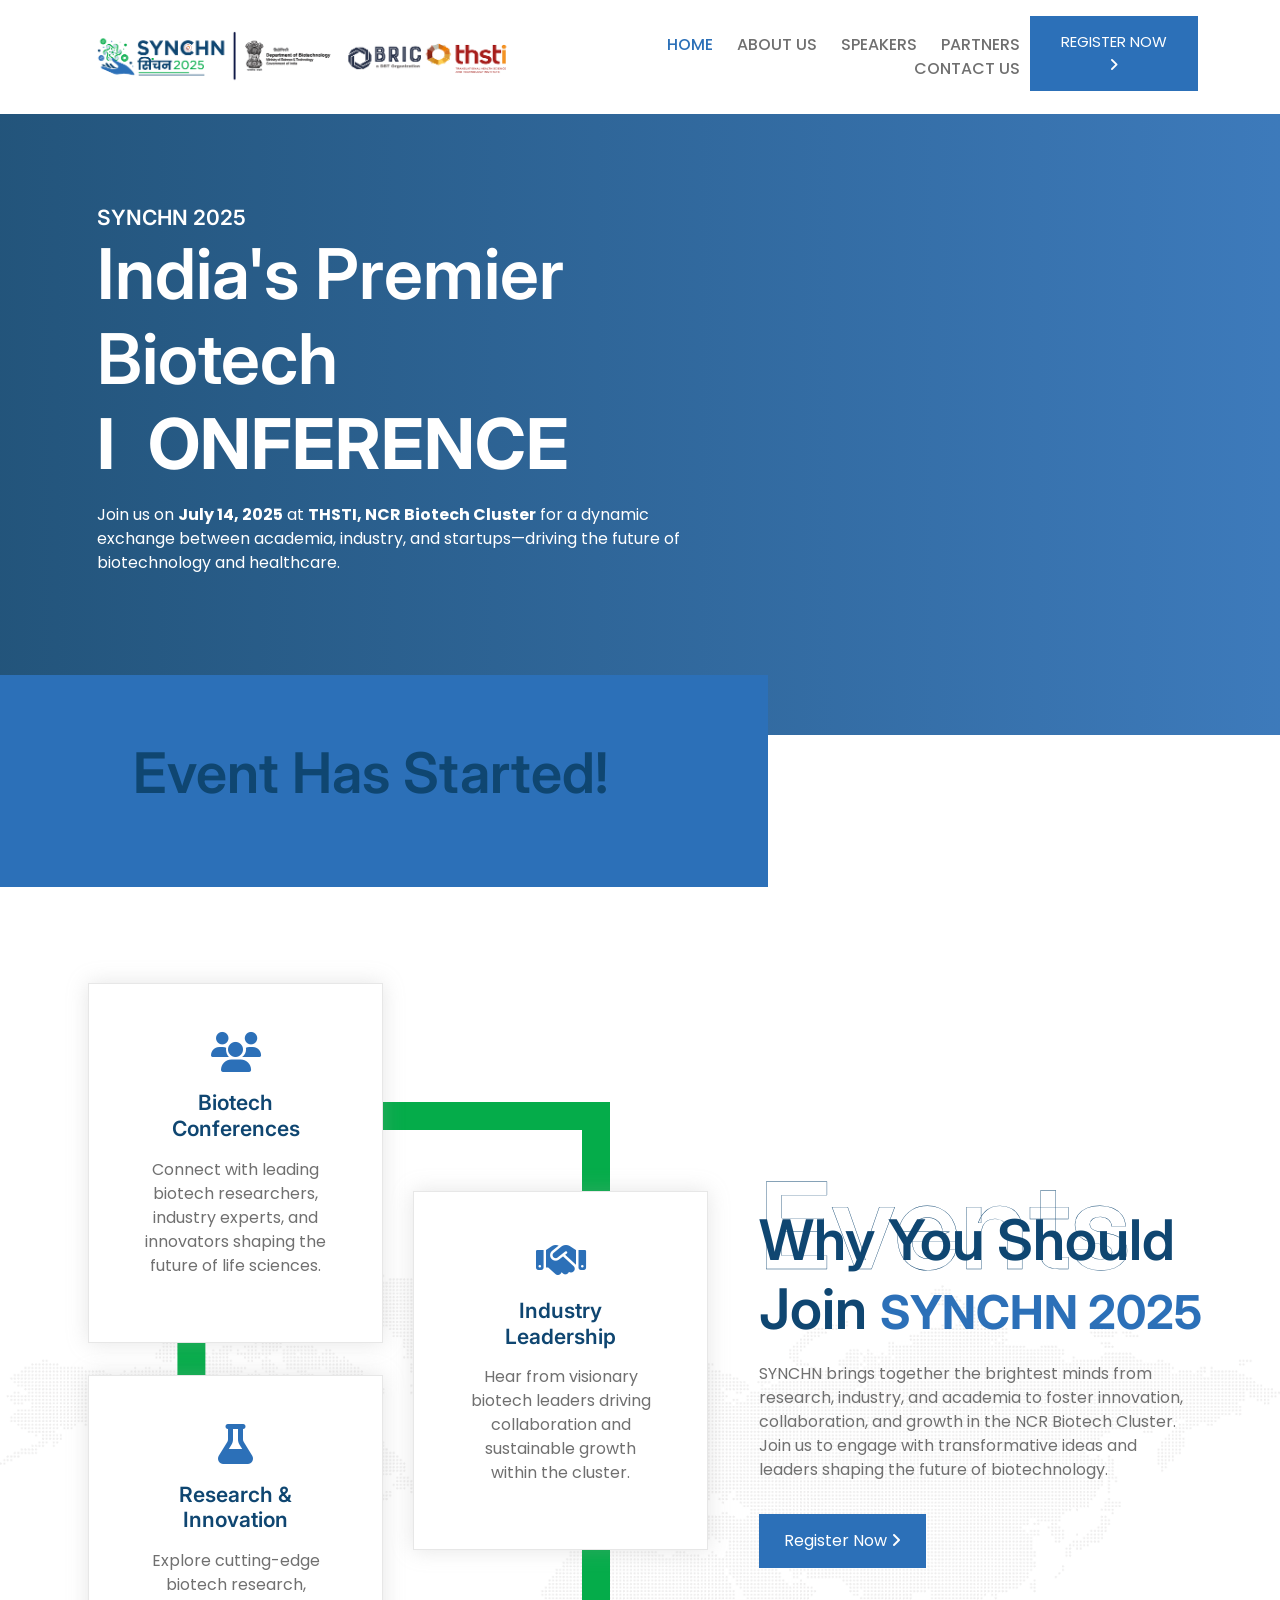
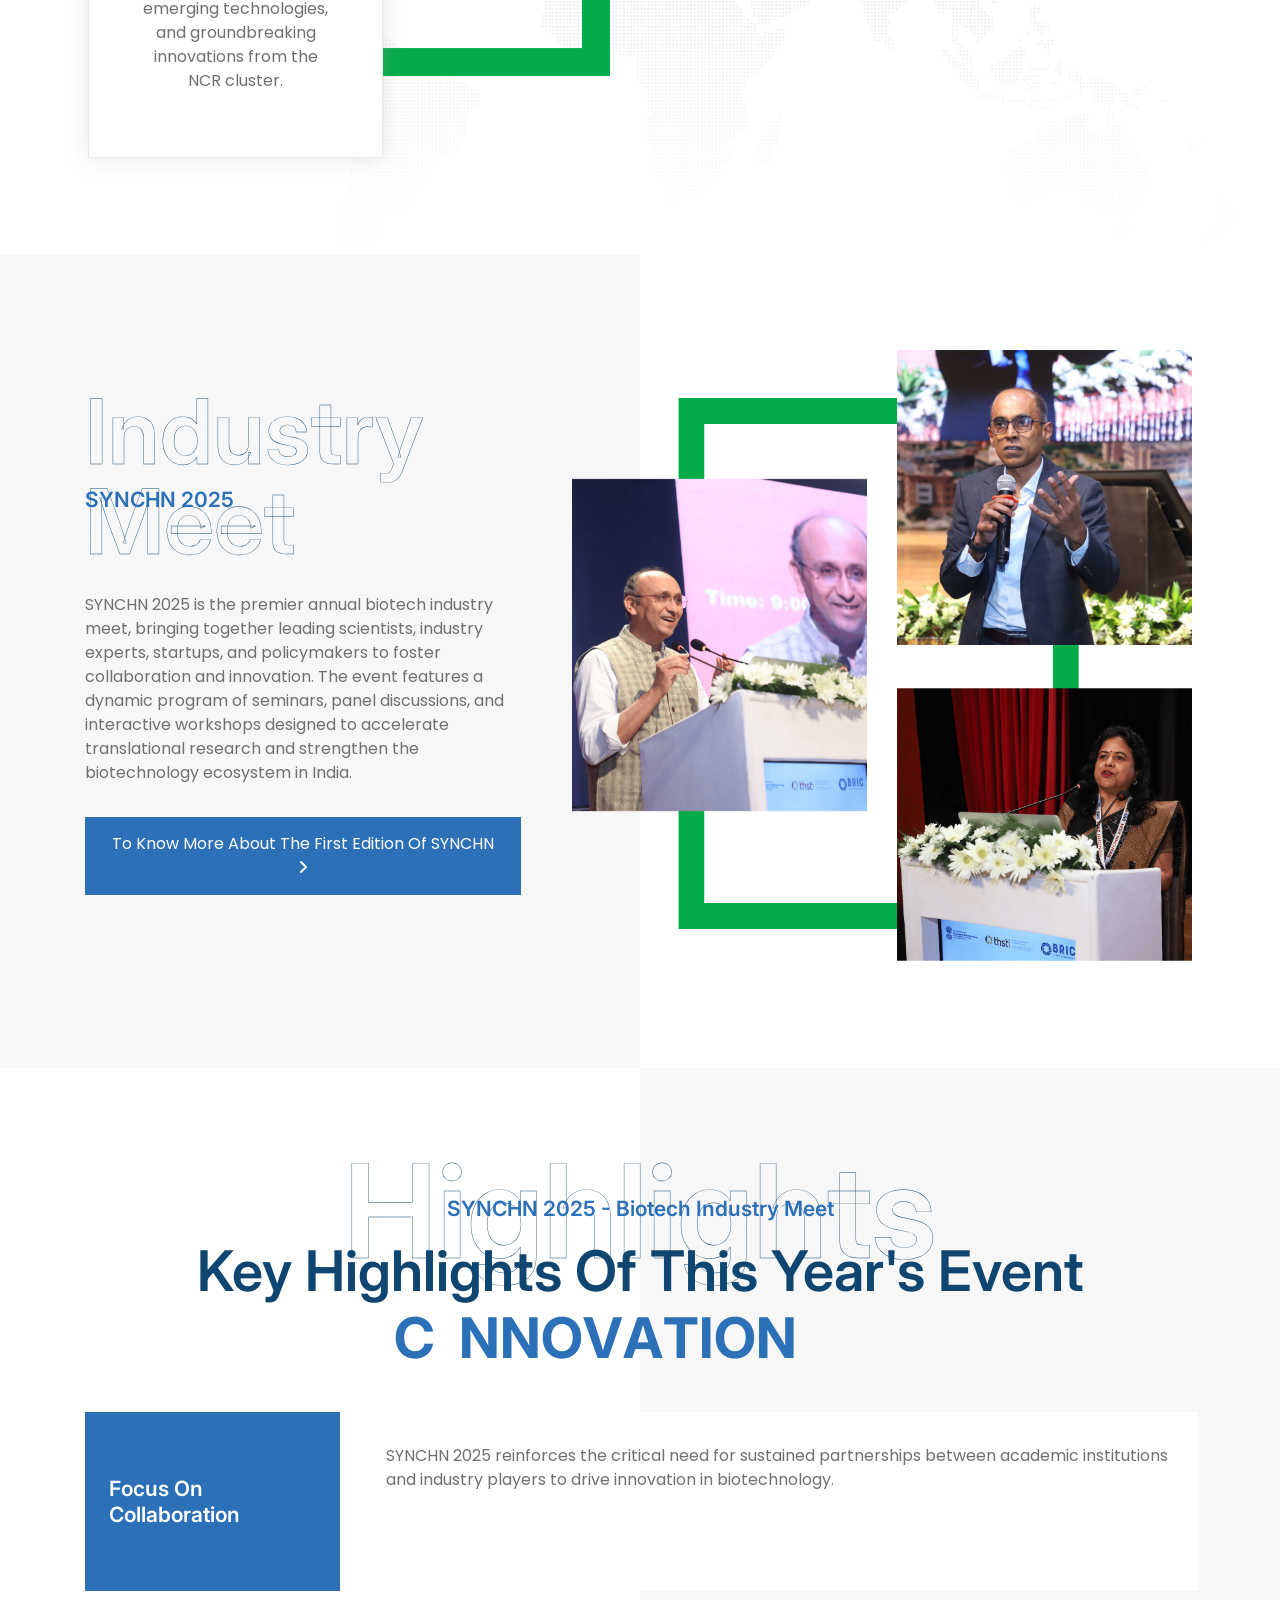
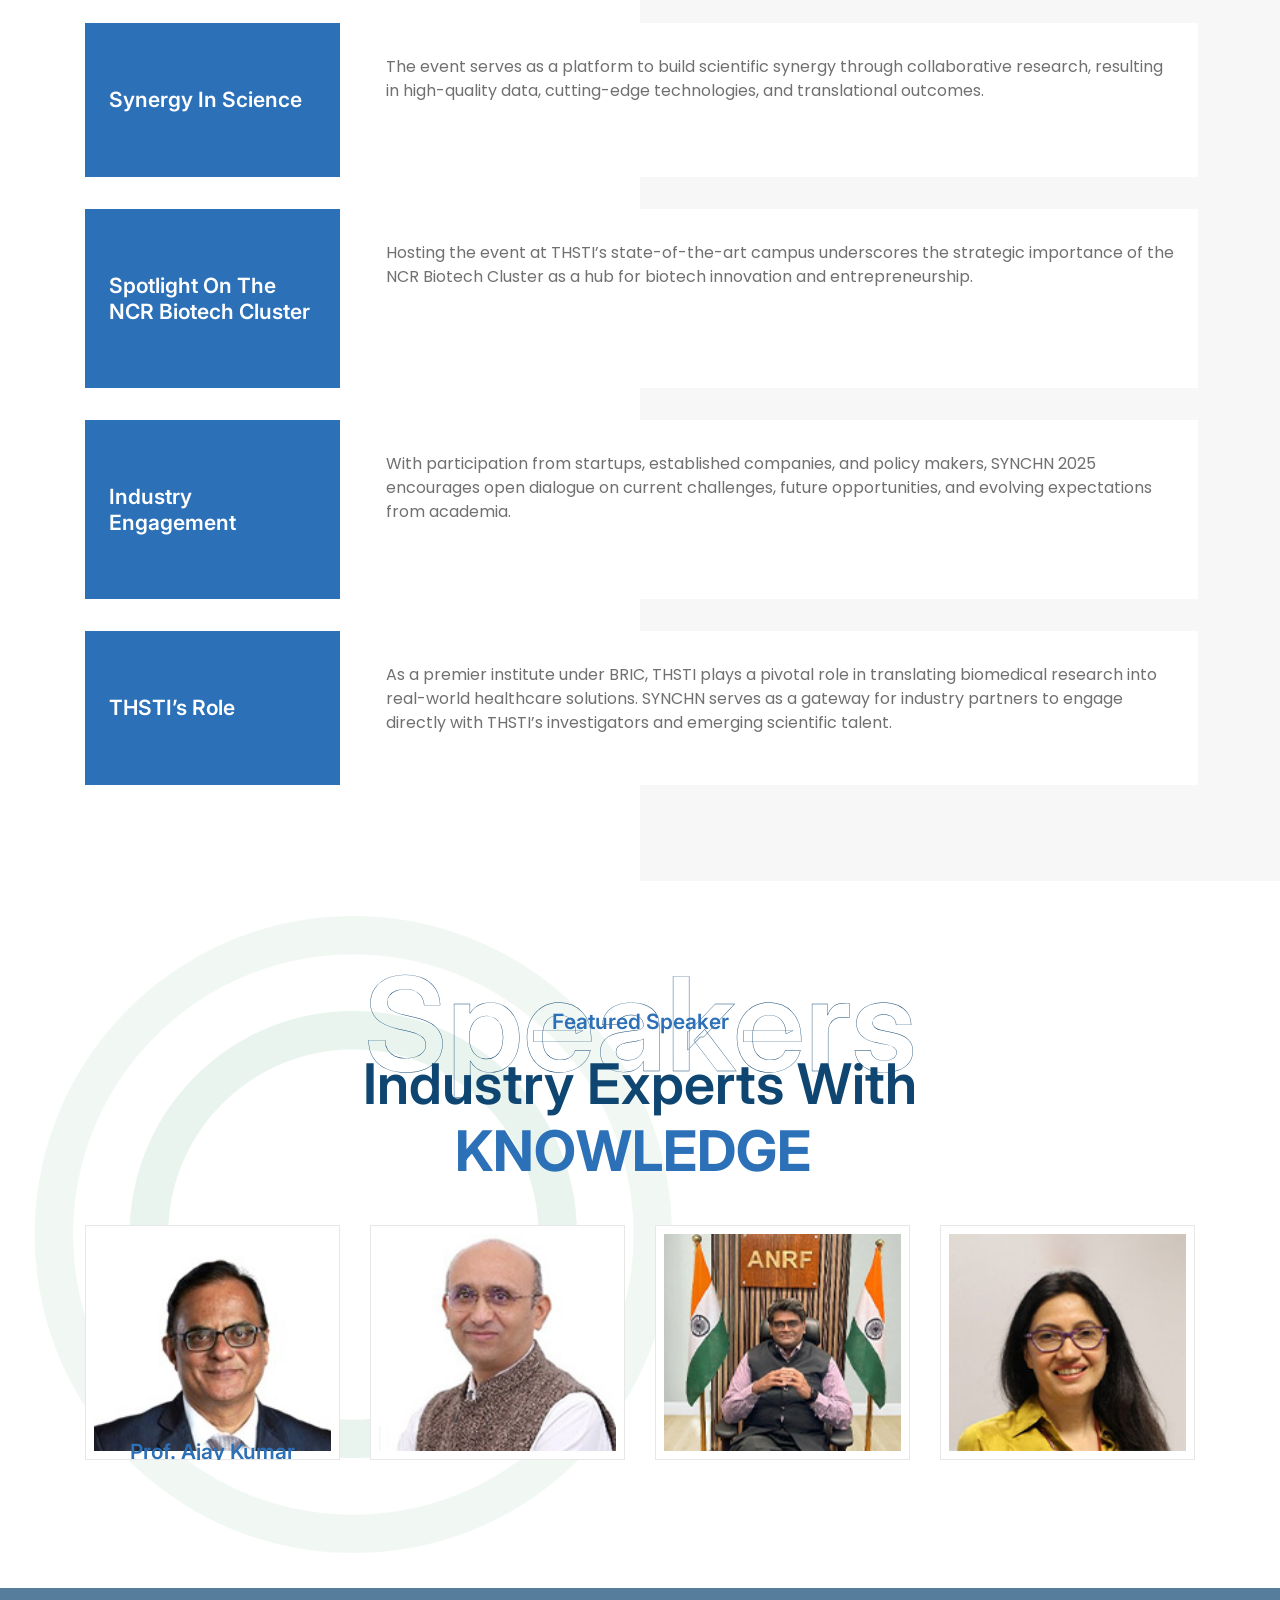
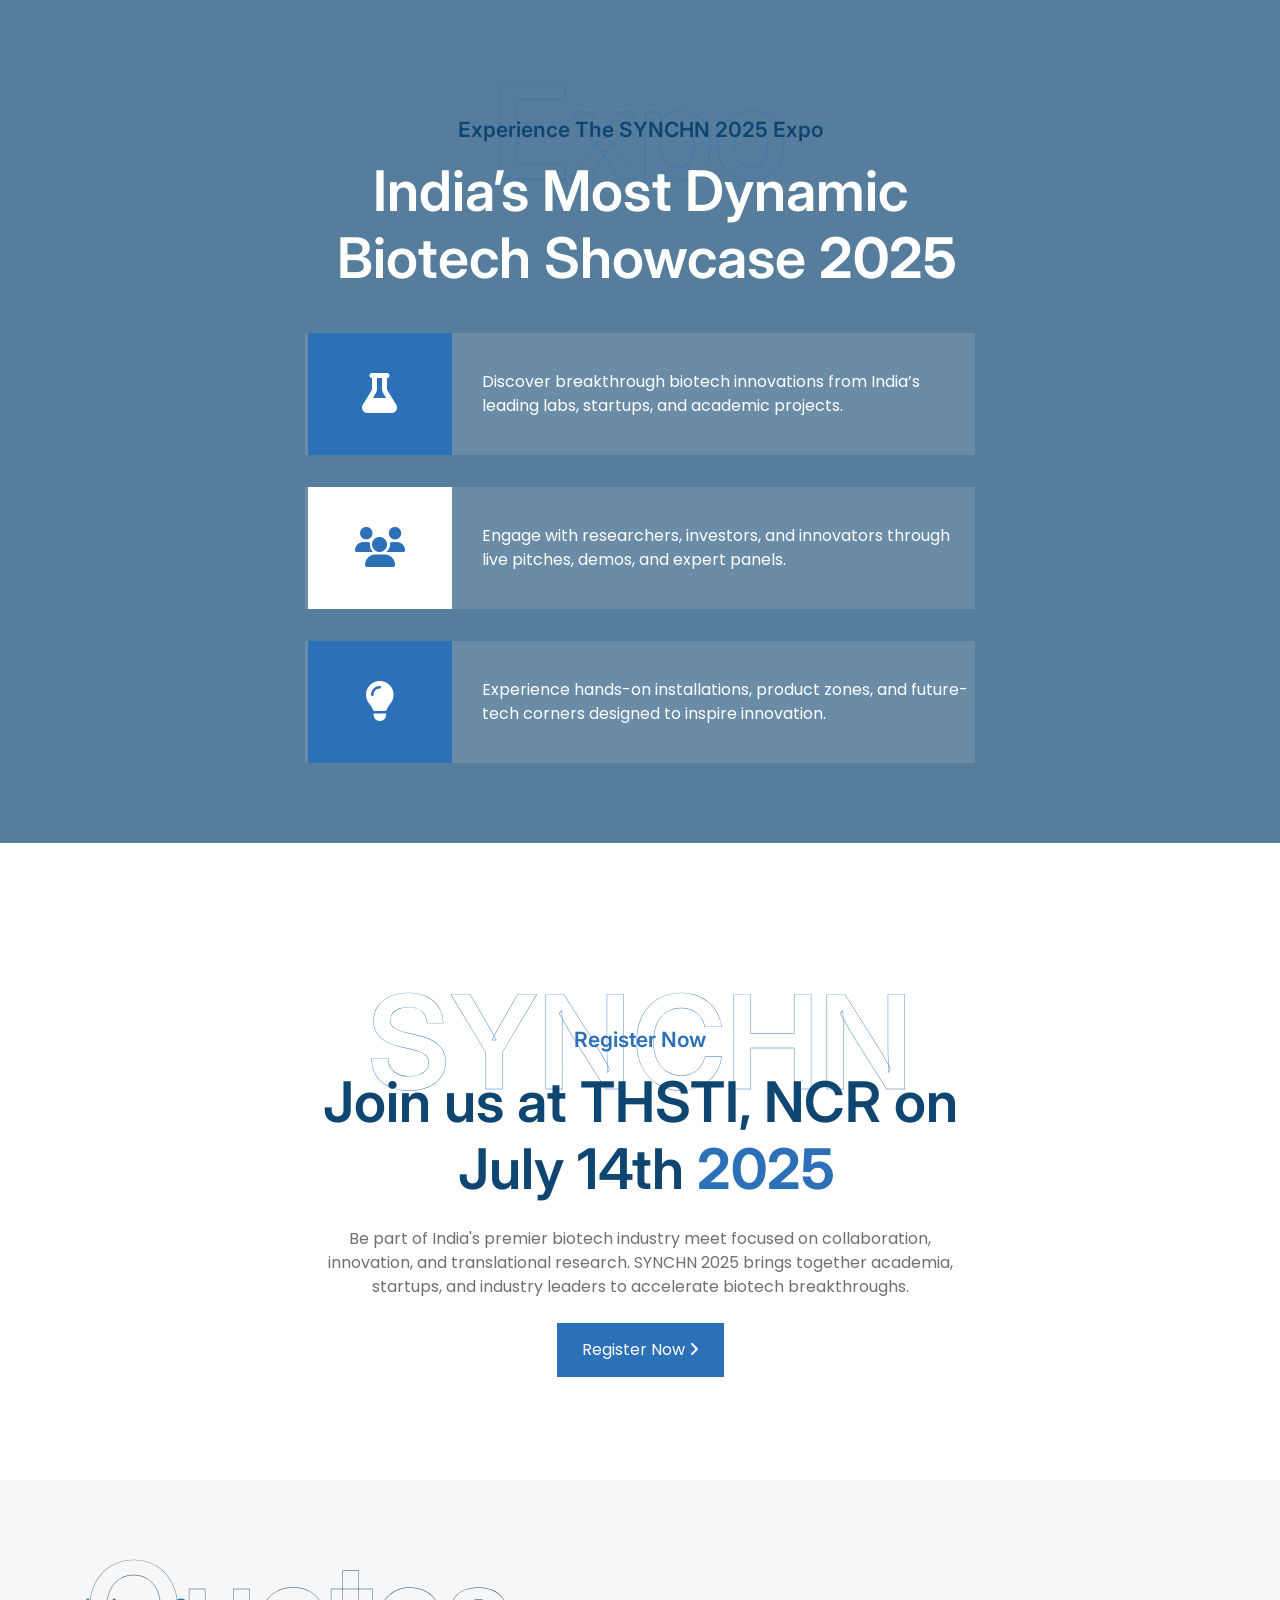
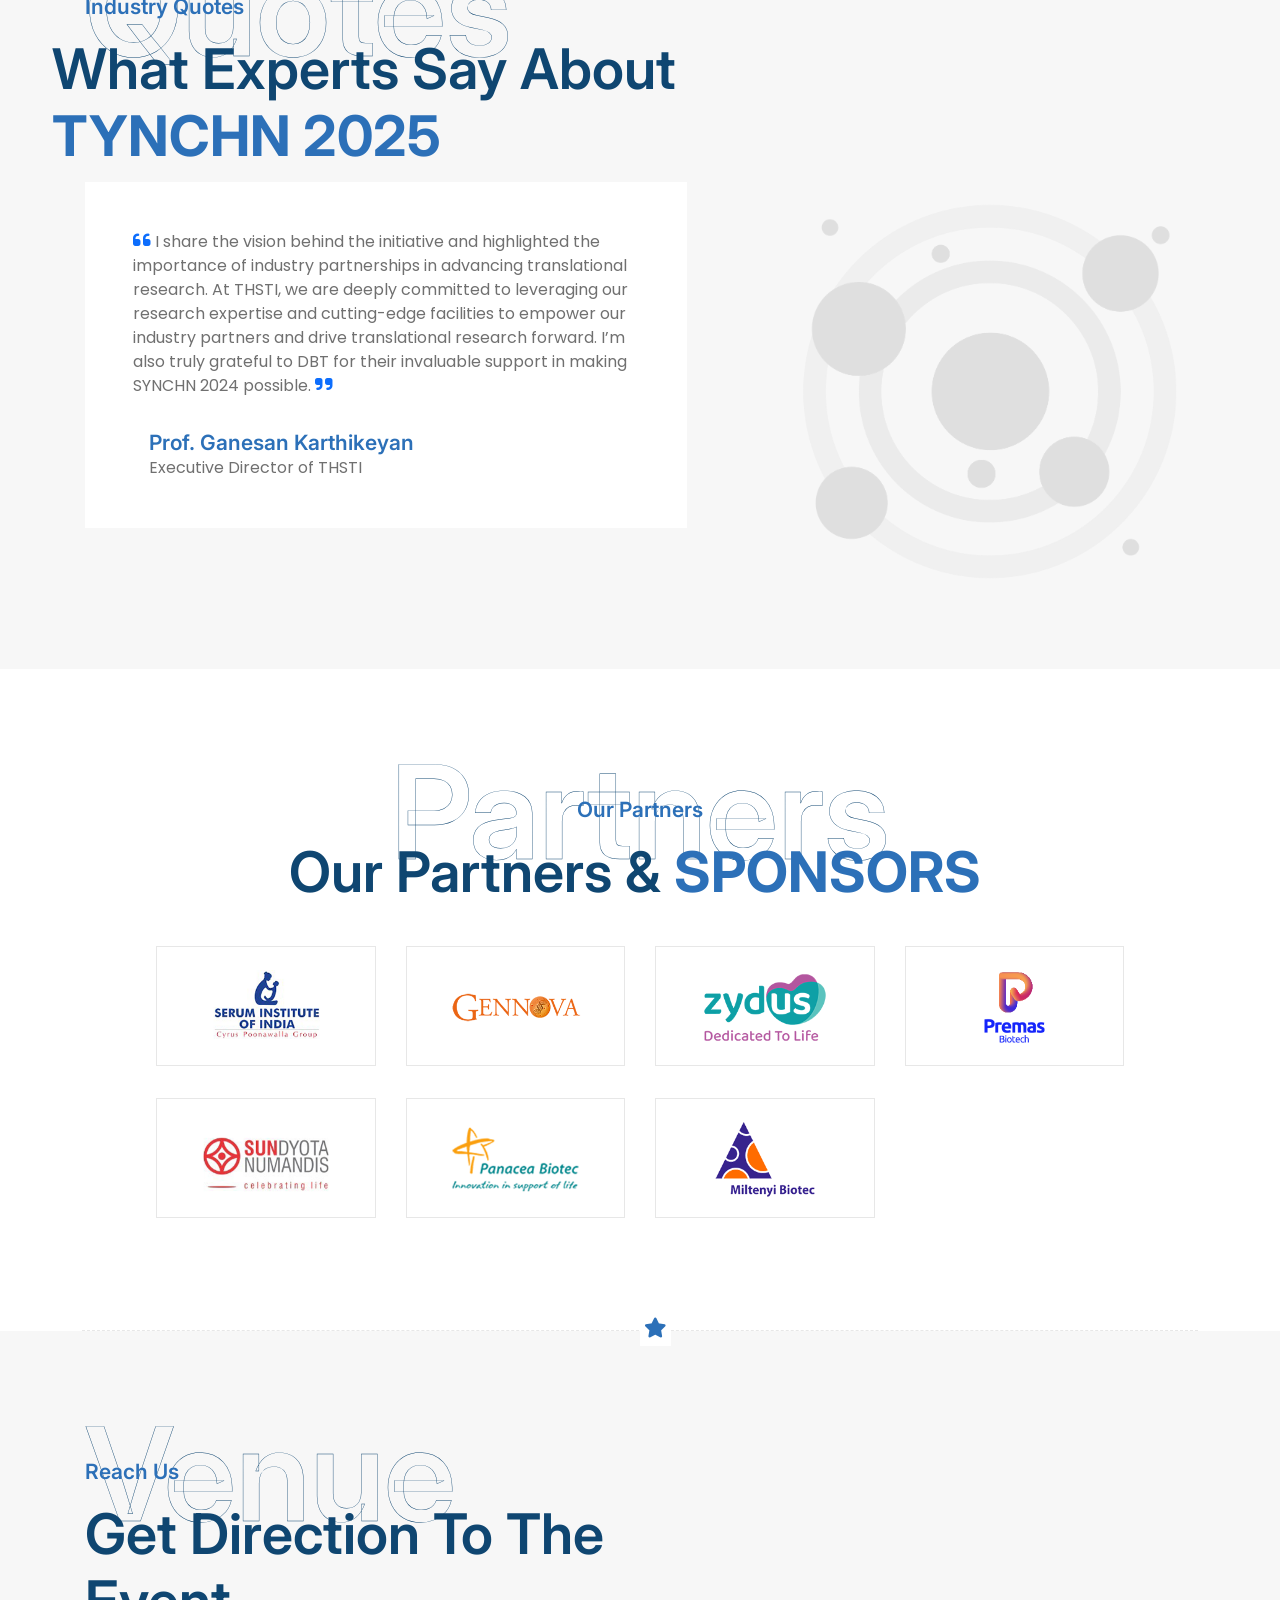
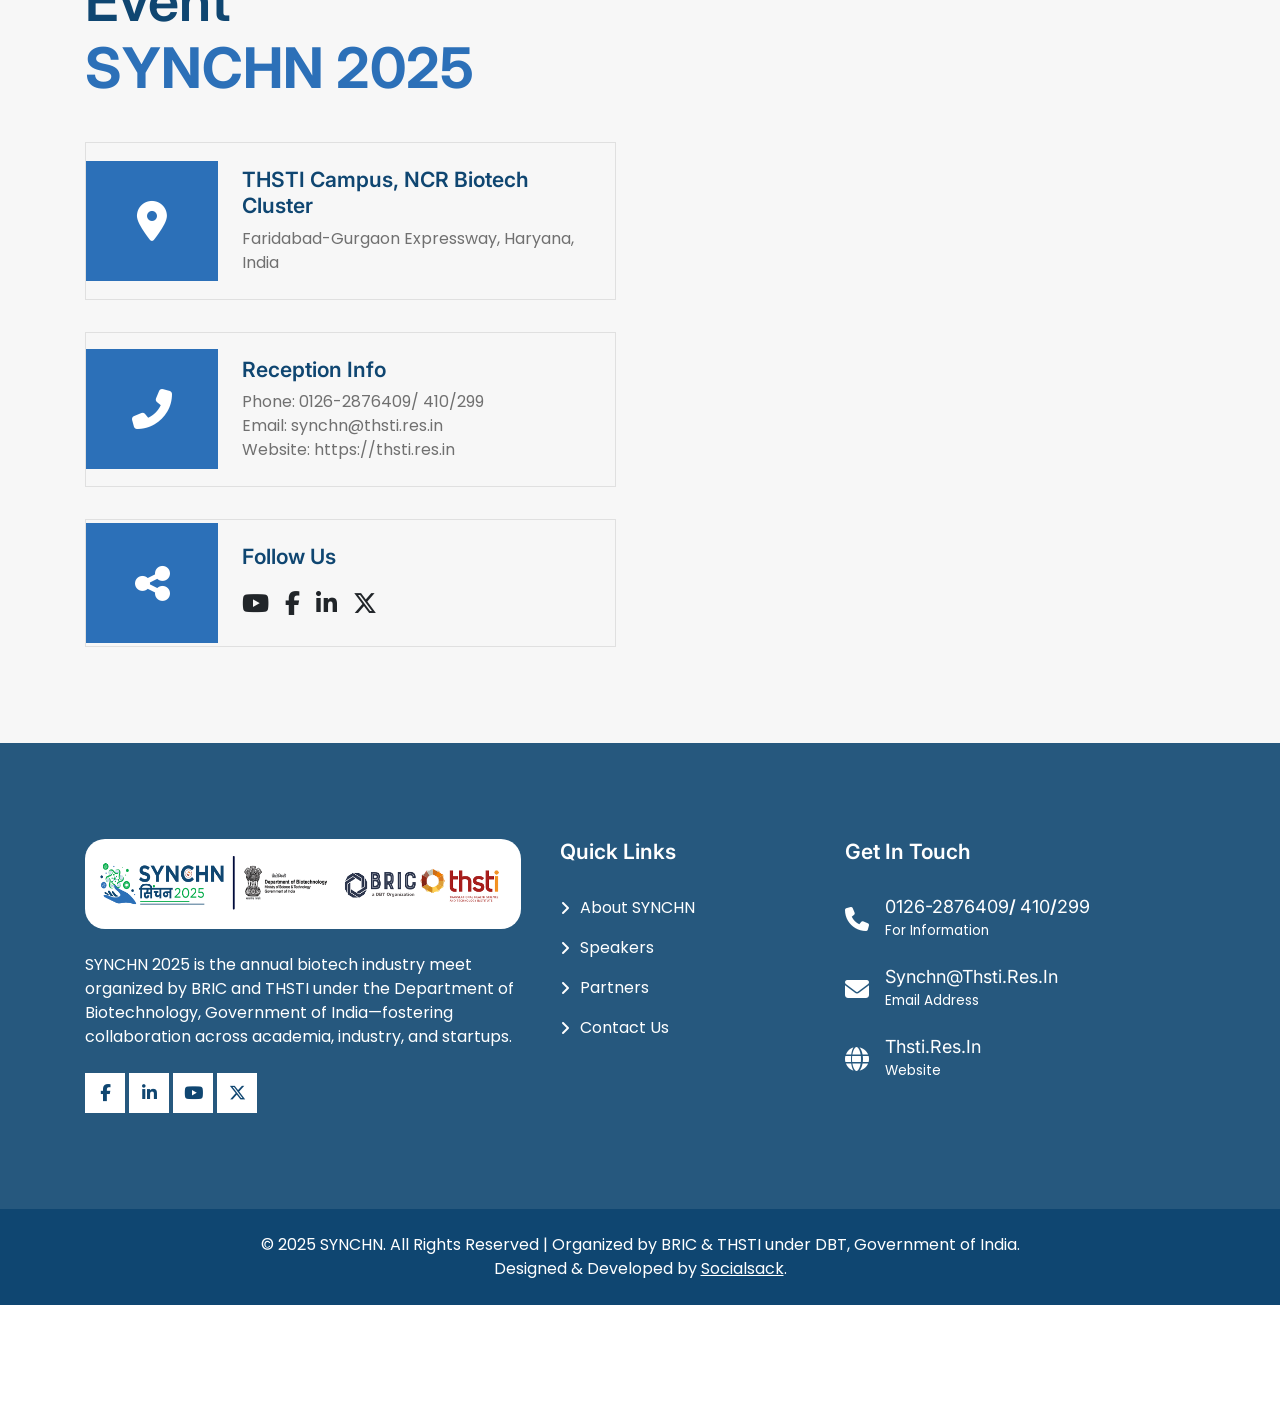
==== commit 00ad9260: "font small" ====
--- a/index.html
+++ b/index.html
@@ -547,7 +547,7 @@
                   <span class="ah-words-wrapper white theme ">
                     <b class="is-visible textcap innovation">Innovation</b>
                     <b>Collaboration</b>
-                    <b class="innovation">Translation</b>
+                    <b class="translation">Translation</b>
                     <b class="impact">Impact</b>
                   </span>
                 </h2>
--- a/css/style.css
+++ b/css/style.css
@@ -3875,7 +3875,7 @@
 .impact{
   left: 110px !important;
 }
-.innovation{
+.innovation, .translation{
   left:50px !important
 }
 
@@ -3907,6 +3907,9 @@
 }
 .impact{
   left: 60px !important;
+}
+.translation{
+  left:20px !important
 }
 }
 .banner-image {
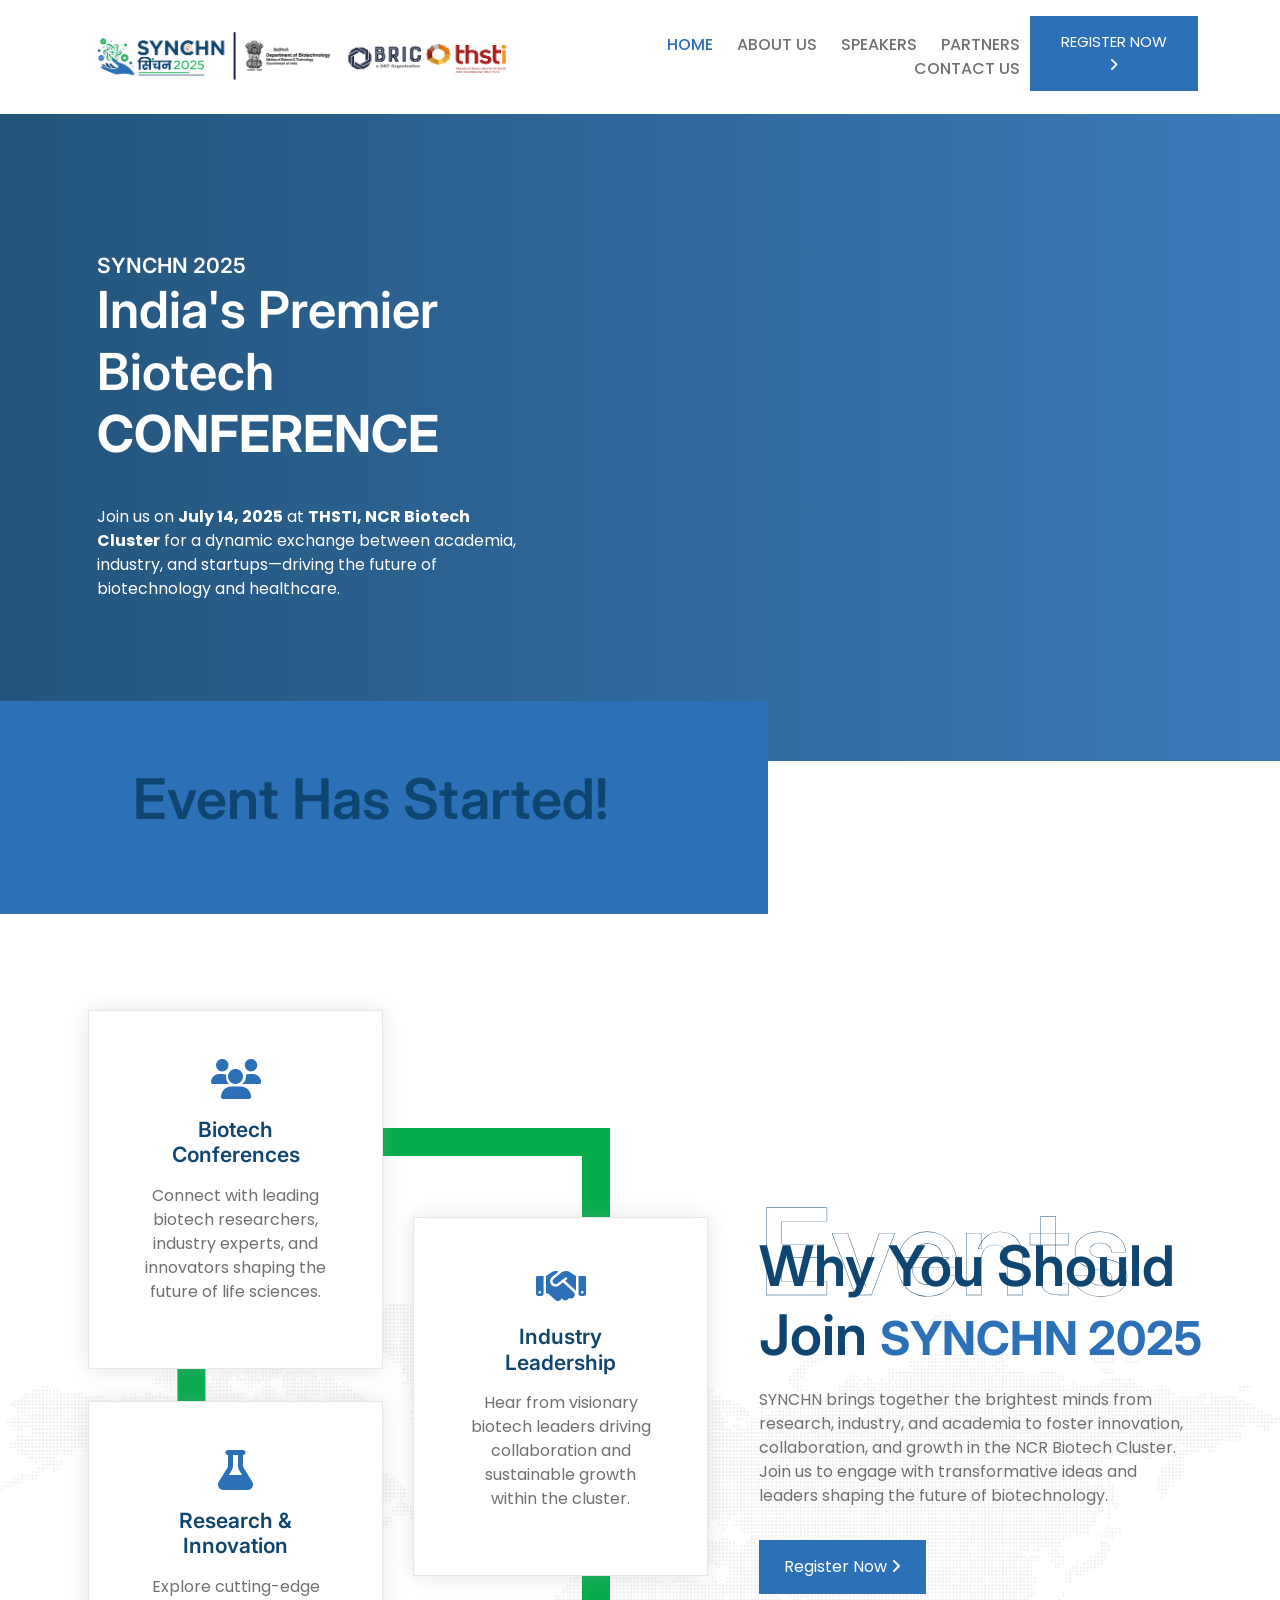
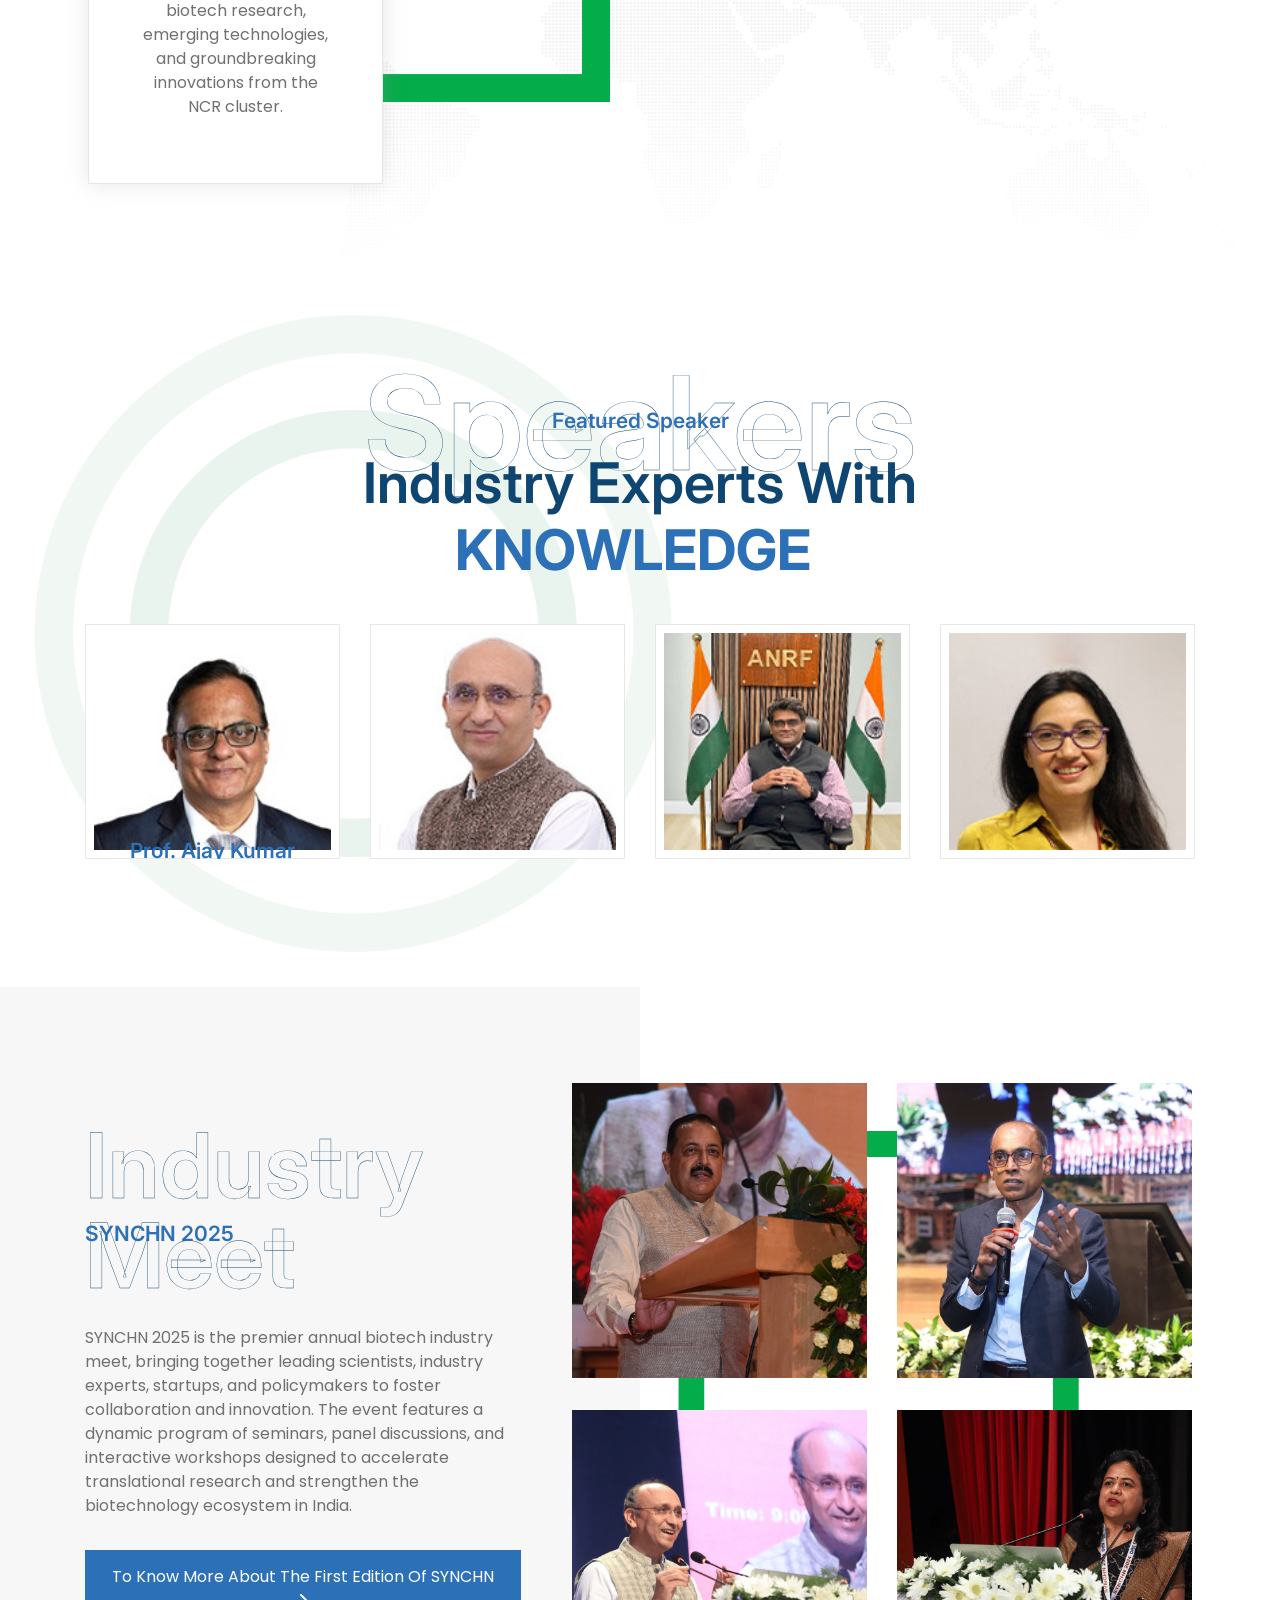
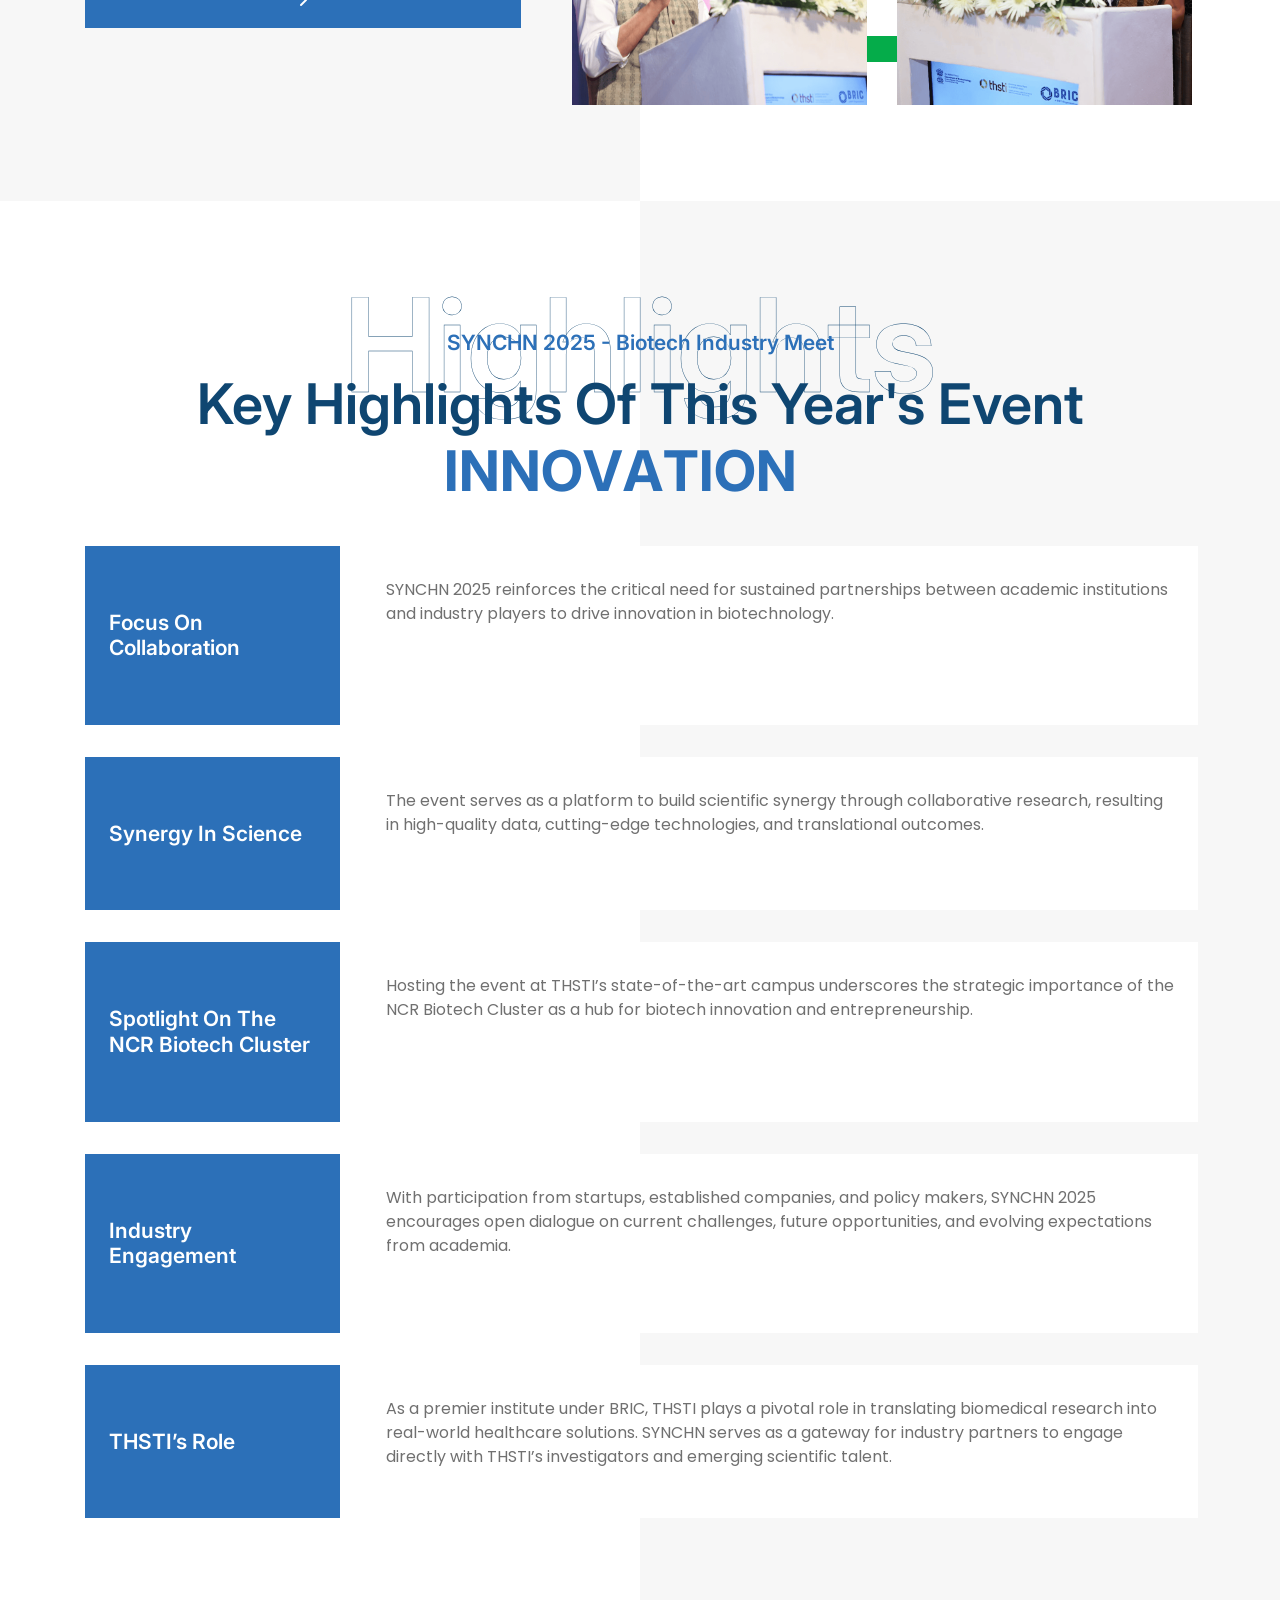
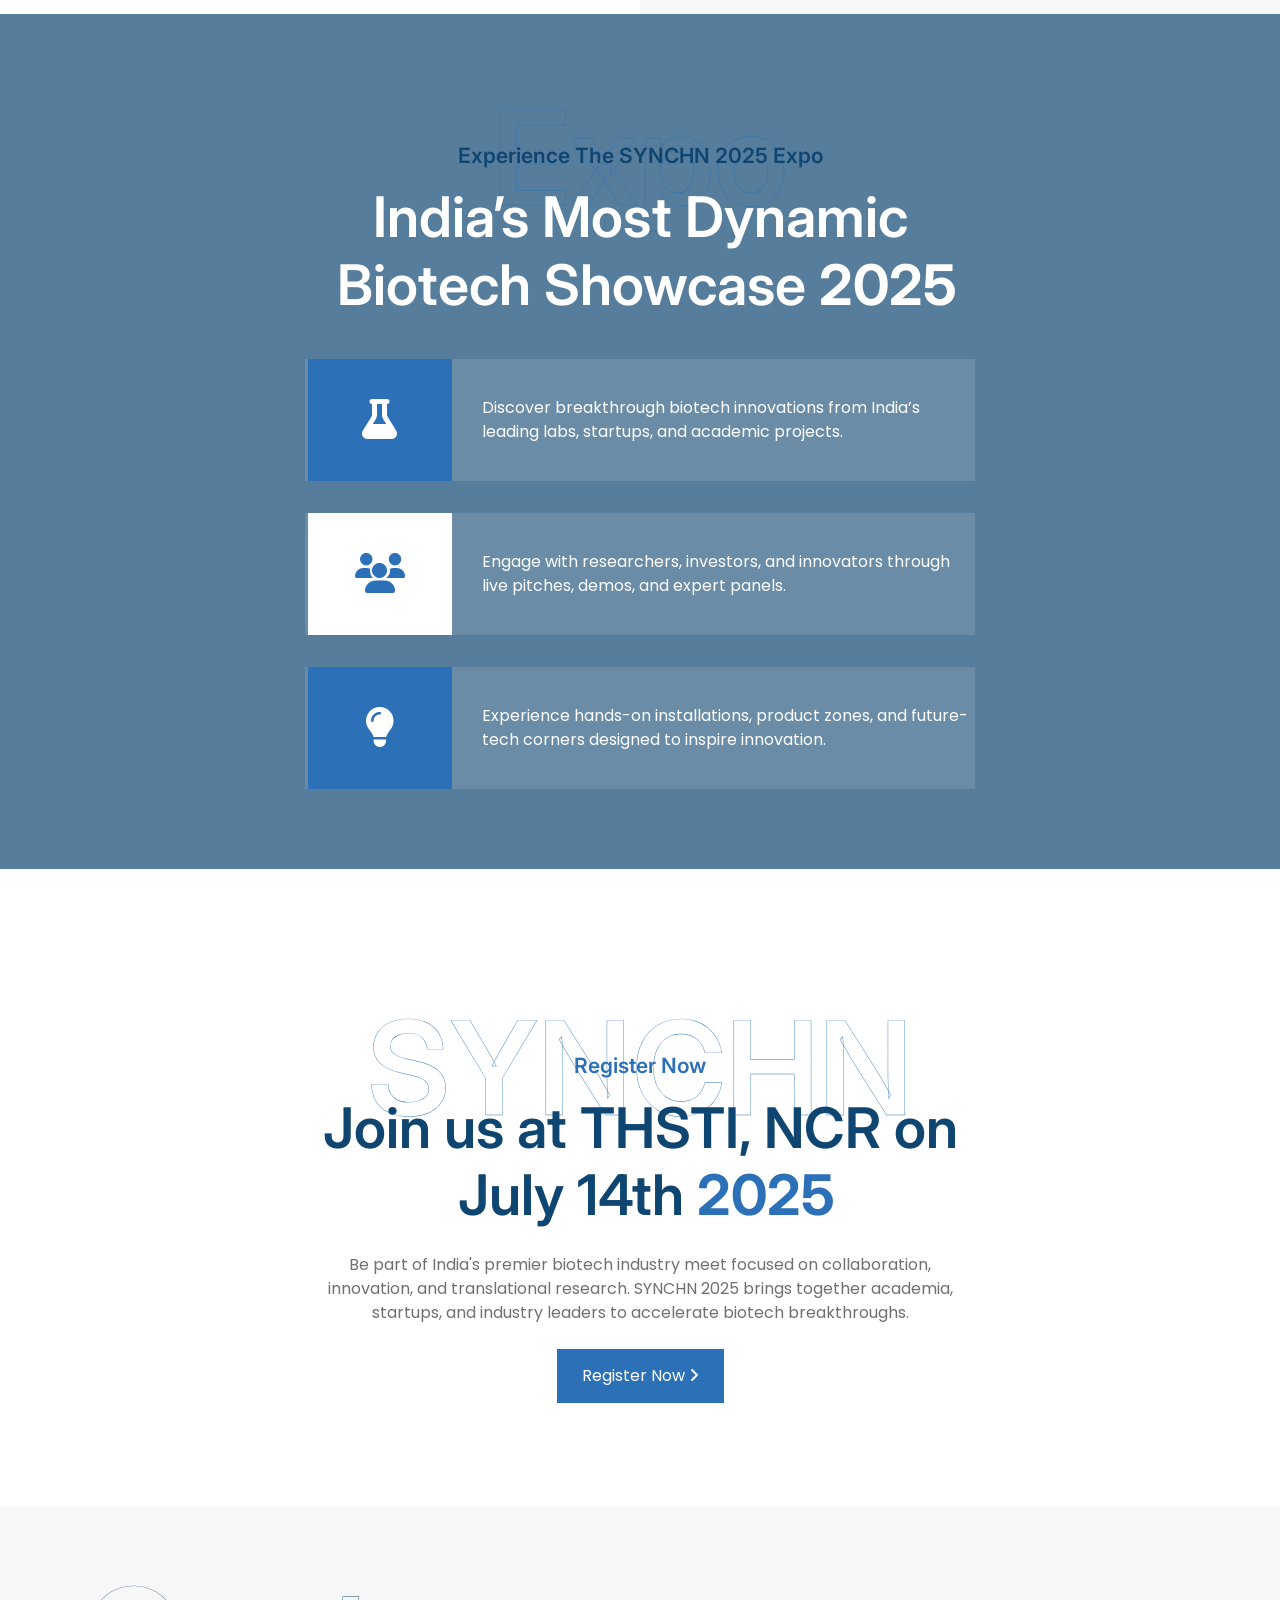
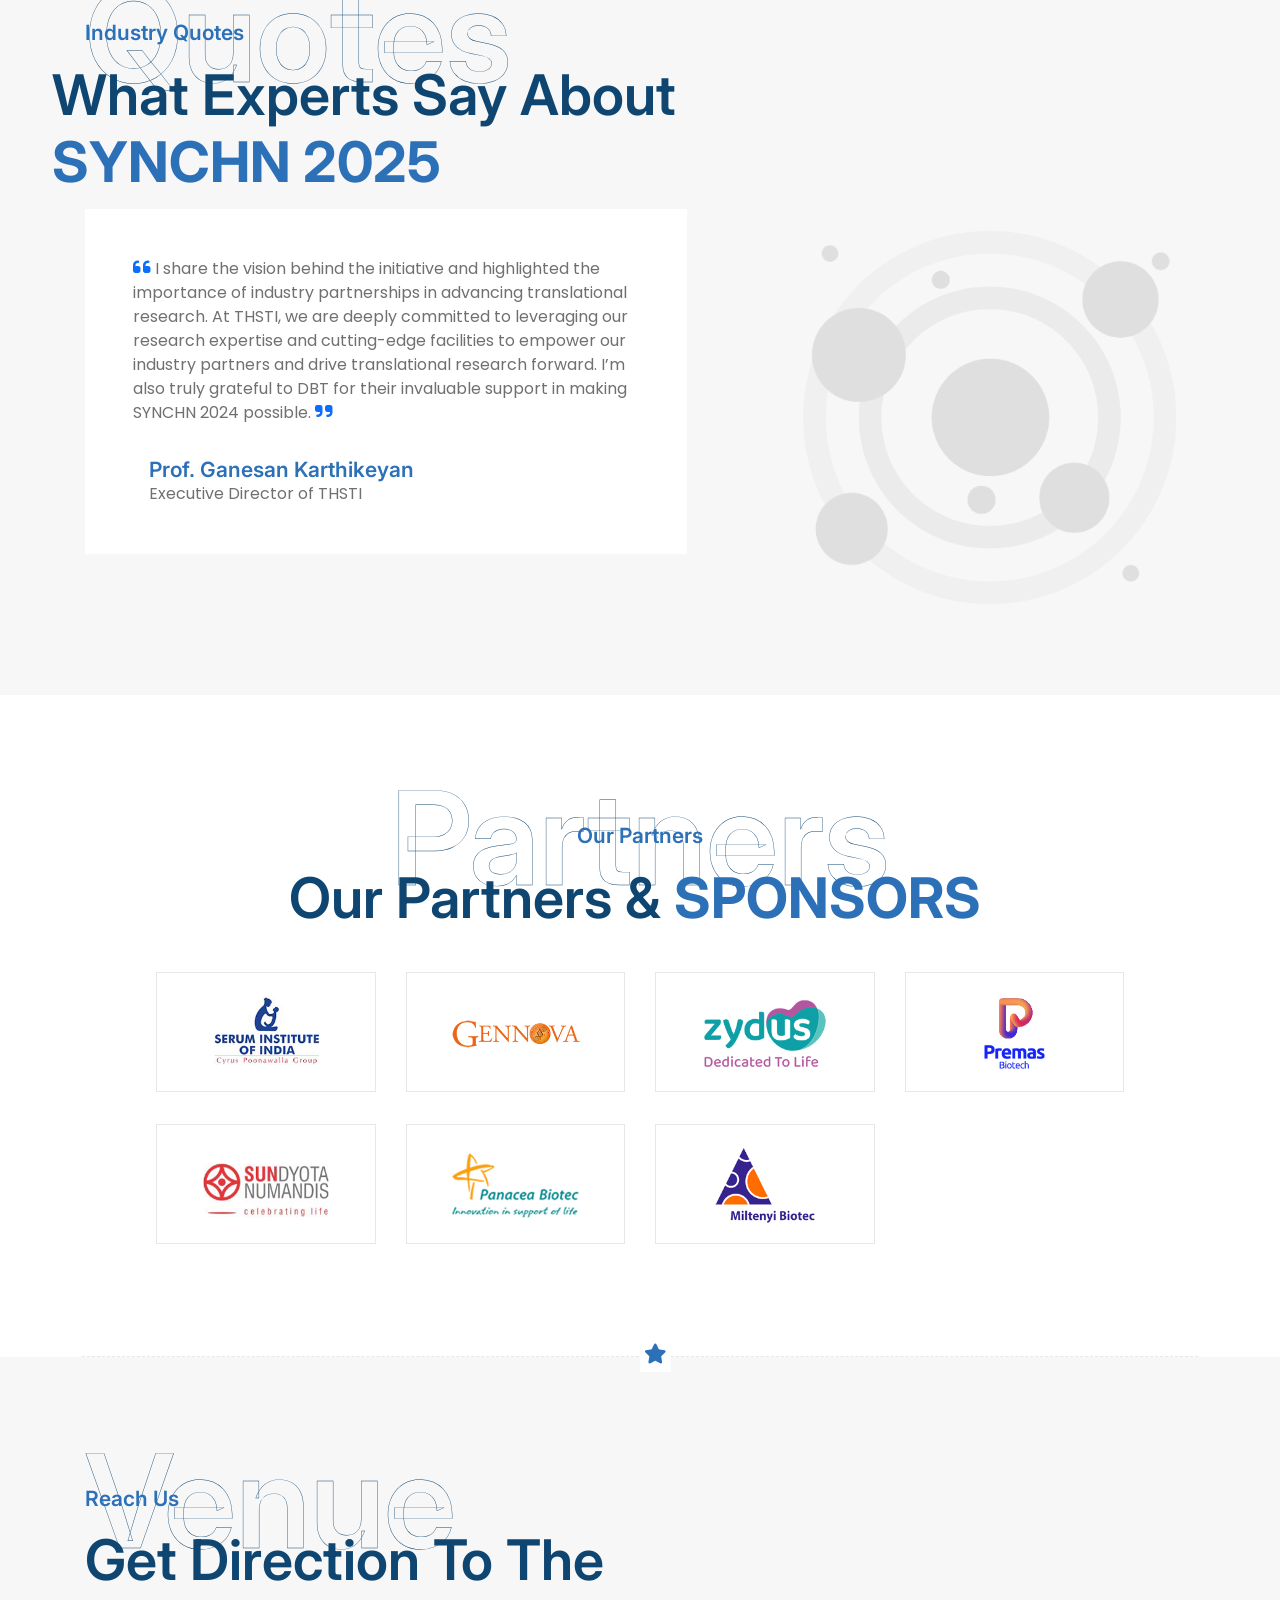
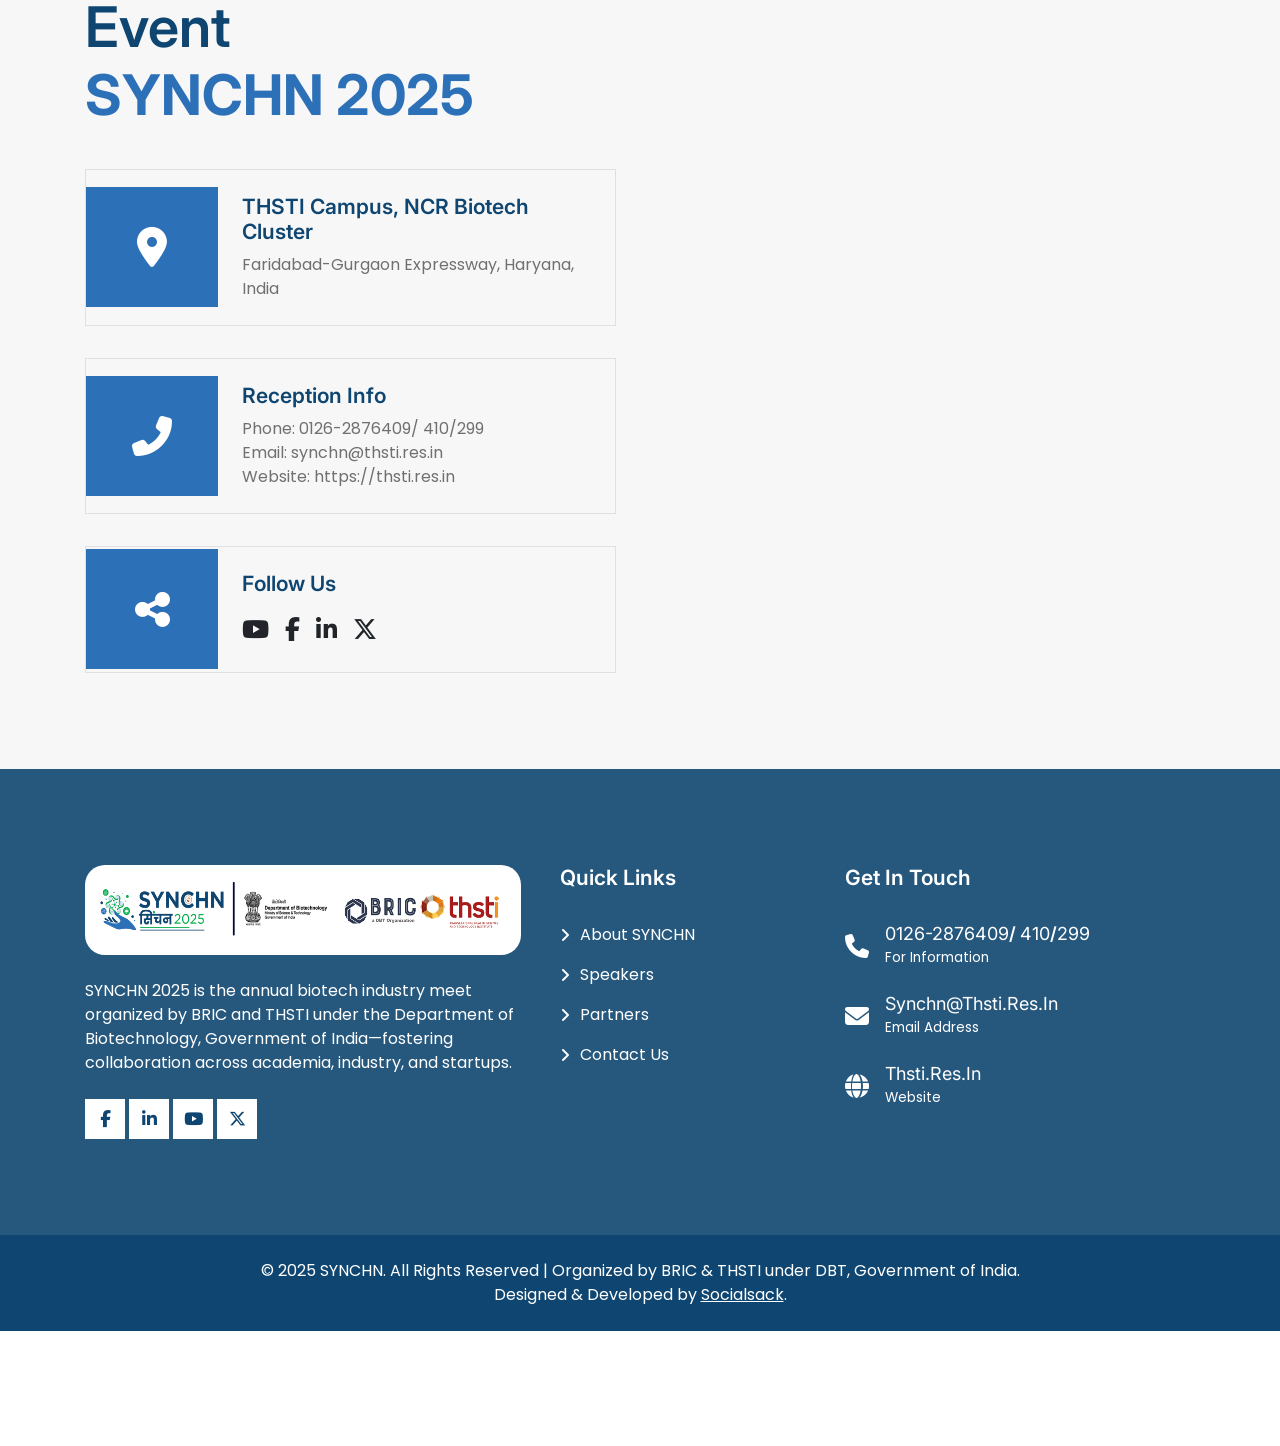
==== commit 1c705084: "changes" ====
--- a/index.html
+++ b/index.html
@@ -218,11 +218,11 @@
       <div class="container">
         <div class="banner-in pt-20">
           <div class="row my-lg-10">
-            <div class="col-xl-7 col-lg-7 mb-10">
-              <div class="banner-content text-lg-start text-center">
+            <div class="col-xl-5 col-lg-6 mb-10">
+              <div class="banner-content text-lg-start text-center pt-lg-5">
                 <h4 class="white mb-0">SYNCHN 2025</h4>
                 <div class="selector4" style="display: flex">
-                  <h1 class="ah-headline white" style="z-index: 2;">
+                  <h1 class="ah-headline ah-headline-1 white" style="z-index: 2;">
                     <span>India's Premier Biotech</span>
                     <span
                       class="ah-words-wrapper white text-center text-lg-start z-10"
@@ -233,7 +233,7 @@
                     </span>
                   </h1>
                 </div>
-                <p class="mb-0 white">
+                <p class="mb-0 white pt-lg-4">
                   Join us on <strong>July 14, 2025</strong> at
                   <strong>THSTI, NCR Biotech Cluster</strong> for a dynamic
                   exchange between academia, industry, and startups—driving the
@@ -241,7 +241,7 @@
                 </p>
               </div>
             </div>
-            <div class="col-xl-5 col-lg-5">
+            <div class="col-xl-7 col-lg-6">
               <div
                 class="banner-image"
                
@@ -413,6 +413,149 @@
     </section>
     <!-- about-us ends -->
 
+    <!-- our teams starts -->
+    <section
+      class="event-team"
+      style="background-image: url(images/manbg.png)"
+      id="speakers"
+    >
+      <div class="container">
+        <div class="section-title mb-5 w-75 mx-auto text-center">
+          <h3 class="h-title">Speakers</h3>
+          <h4 class="theme">Featured Speaker</h4>
+          <div class="selector4" style="display: flex; justify-content: center">
+           <h2 class="ah-headline mb-0">
+                    <span>Industry Experts with </span>
+                    <span class="ah-words-wrapper white theme">
+                      <b class="is-visible textcap">Knowledge</b>
+                      <b>Knowledge</b>
+                    </span>
+                  </h2>
+          </div>
+        </div>
+
+        <div class="team-main">
+          <div class="row align-items-center">
+            <div class="col-lg-3 col-md-6 mb-4">
+              <div class="team-list position-relative">
+                <div class="team-image border-all p-2 bg-white">
+                  <img src="images/team/s-1.jpg" alt="team" />
+                </div>
+                <div class="team-content text-center p-4">
+                  <h4 class="mb-0 theme">Prof. Ajay Kumar Sood</h4>
+                  <p class="mb-3 white">Principal Scientific Adviser to the Government of India</p>
+                </div>
+                <div class="overlay"></div>
+              </div>
+            </div>
+             <div class="col-lg-3 col-md-6 mb-4">
+              <div class="team-list position-relative">
+                <div class="team-image border-all p-2 bg-white">
+                  <img src="images/team/s-2.jpg" alt="team" />
+                </div>
+                <div class="team-content text-center p-4">
+                 <h4 class="mb-0 theme">Dr. Rajesh S. Gokhale</h4>
+                  <p class="mb-3 white">Secretary-DBT & DG-BRIC</p>
+                </div>
+                <div class="overlay"></div>
+              </div>
+            </div>
+             <div class="col-lg-3 col-md-6  mb-4">
+              <div class="team-list position-relative">
+                <div class="team-image border-all p-2 bg-white">
+                  <img src="images/team/s-3.jpg" alt="team" />
+                </div>
+                <div class="team-content text-center p-4">
+                   <h4 class="mb-0 theme">Dr. Shivkumar Kalyanaraman</h4>
+                  <p class="mb-3 white">CEO, ANRF</p>
+                </div>
+                <div class="overlay"></div>
+              </div>
+            </div>
+
+            <!-- <div class="col-lg-4 col-md-6 col-sm-12 mb-4">
+              <div class="team-list position-relative mb-4">
+                <div class="team-image border-all p-2 bg-white">
+                  <img src="images/team/s-2.jpg" alt="team" />
+                </div>
+                <div class="team-content text-center p-4">
+                  <h4 class="mb-0 theme">2.	Dr. Rajesh S. Gokhale</h4>
+                  <p class="mb-3 white">Secretary-DBT & DG-BRIC</p>
+            
+                </div>
+                <div class="overlay"></div>
+              </div>
+              <div class="team-list position-relative">
+                <div class="team-image border-all p-2 bg-white">
+                  <img src="images/team/s-3.jpg" alt="team" />
+                </div>
+                <div class="team-content text-center p-4">
+                  <h4 class="mb-0 theme">3.	Dr. Shivkumar Kalyanaraman</h4>
+                  <p class="mb-3 white">CEO, ANRF</p>
+                </div>
+                <div class="overlay"></div>
+              </div>
+            </div> -->
+ <div class="col-lg-3 col-md-6 mb-4">
+              <div class="team-list position-relative">
+                <div class="team-image border-all p-2 bg-white">
+                   <img src="images/team/s-4.jpg" alt="team" />
+                </div>
+                <div class="team-content text-center p-4">
+                    <h4 class="mb-0 theme">Ms. Nivruti Rai</h4>
+                  <p class="mb-3 white">CEO, Invest India</p>
+                                 </div>
+                <div class="overlay"></div>
+              </div>
+            </div>
+        
+
+            <!-- <div class="col-lg-3 mb-4">
+              <div class="team-list position-relative">
+                <div class="team-image border-all p-2 bg-white">
+                  <img src="images/team/img5.jpg" alt="team" />
+                </div>
+                <div class="team-content text-center p-4">
+                  <h4 class="mb-0 theme">Horke Pels</h4>
+                  <p class="mb-3 white">Head Officer</p>
+                  <div class="social-links">
+                    <ul>
+                      <li>
+                        <a href="#"
+                          ><i class="fab fa-facebook" aria-hidden="true"></i
+                        ></a>
+                      </li>
+                      <li>
+                        <a href="#"
+                          ><i class="fab fa-twitter" aria-hidden="true"></i
+                        ></a>
+                      </li>
+                      <li>
+                        <a href="#"
+                          ><i class="fab fa-instagram" aria-hidden="true"></i
+                        ></a>
+                      </li>
+                    </ul>
+                  </div>
+                </div>
+                <div class="overlay"></div>
+              </div>
+            </div> -->
+          </div>
+          <!-- <div class="speaker-btn text-center">
+            <a href="speakers.html" class="nir-btn"
+              >View All Speakers <i class="fa fa-angle-right"></i
+            ></a>
+          </div> -->
+        </div>
+      </div>
+      <div class="white-overlay"></div>
+    </section>
+    <!-- our teams Ends -->
+
+
+
+
     <!-- about-us starts -->
     <section class="about-us about-before pt-12" id="about-us">
       <div class="container">
@@ -456,13 +599,18 @@
                 style="background-image: url(images/contentbg.png)"
               >
                 <div class="row align-items-center">
-                  <div class="col-lg-6 mb-4">
+                  <div class="col-lg-6 col-md-6 ">
                     <img
+                      src="images/about/busi-4.png"
+                      alt="Conference attendees networking"
+                       class="mb-4"
+                    />
+                      <img
                       src="images/about/busi-3.png"
                       alt="Conference attendees networking"
                     />
                   </div>
-                  <div class="col-lg-6">
+                  <div class="col-lg-6 col-md-6">
                     <img
                       src="images/about/busi-1.png"
                       alt="Panel discussion at SYNCHN event"
@@ -683,145 +831,7 @@
 
     <!-- event-schedule ends -->
 
-    <!-- our teams starts -->
-    <section
-      class="event-team"
-      style="background-image: url(images/manbg.png)"
-      id="speakers"
-    >
-      <div class="container">
-        <div class="section-title mb-5 w-75 mx-auto text-center">
-          <h3 class="h-title">Speakers</h3>
-          <h4 class="theme">Featured Speaker</h4>
-          <div class="selector4" style="display: flex; justify-content: center">
-           <h2 class="ah-headline mb-0">
-                    <span>Industry Experts with </span>
-                    <span class="ah-words-wrapper white theme">
-                      <b class="is-visible textcap">Knowledge</b>
-                      <b>Knowledge</b>
-                    </span>
-                  </h2>
-          </div>
-        </div>
-
-        <div class="team-main">
-          <div class="row align-items-center">
-            <div class="col-lg-3 col-md-6 mb-4">
-              <div class="team-list position-relative">
-                <div class="team-image border-all p-2 bg-white">
-                  <img src="images/team/s-1.jpg" alt="team" />
-                </div>
-                <div class="team-content text-center p-4">
-                  <h4 class="mb-0 theme">Prof. Ajay Kumar Sood</h4>
-                  <p class="mb-3 white">Principal Scientific Adviser to the Government of India</p>
-                </div>
-                <div class="overlay"></div>
-              </div>
-            </div>
-             <div class="col-lg-3 col-md-6 mb-4">
-              <div class="team-list position-relative">
-                <div class="team-image border-all p-2 bg-white">
-                  <img src="images/team/s-2.jpg" alt="team" />
-                </div>
-                <div class="team-content text-center p-4">
-                 <h4 class="mb-0 theme">Dr. Rajesh S. Gokhale</h4>
-                  <p class="mb-3 white">Secretary-DBT & DG-BRIC</p>
-                </div>
-                <div class="overlay"></div>
-              </div>
-            </div>
-             <div class="col-lg-3 col-md-6  mb-4">
-              <div class="team-list position-relative">
-                <div class="team-image border-all p-2 bg-white">
-                  <img src="images/team/s-3.jpg" alt="team" />
-                </div>
-                <div class="team-content text-center p-4">
-                   <h4 class="mb-0 theme">Dr. Shivkumar Kalyanaraman</h4>
-                  <p class="mb-3 white">CEO, ANRF</p>
-                </div>
-                <div class="overlay"></div>
-              </div>
-            </div>
-
-            <!-- <div class="col-lg-4 col-md-6 col-sm-12 mb-4">
-              <div class="team-list position-relative mb-4">
-                <div class="team-image border-all p-2 bg-white">
-                  <img src="images/team/s-2.jpg" alt="team" />
-                </div>
-                <div class="team-content text-center p-4">
-                  <h4 class="mb-0 theme">2.	Dr. Rajesh S. Gokhale</h4>
-                  <p class="mb-3 white">Secretary-DBT & DG-BRIC</p>
-            
-                </div>
-                <div class="overlay"></div>
-              </div>
-              <div class="team-list position-relative">
-                <div class="team-image border-all p-2 bg-white">
-                  <img src="images/team/s-3.jpg" alt="team" />
-                </div>
-                <div class="team-content text-center p-4">
-                  <h4 class="mb-0 theme">3.	Dr. Shivkumar Kalyanaraman</h4>
-                  <p class="mb-3 white">CEO, ANRF</p>
-                </div>
-                <div class="overlay"></div>
-              </div>
-            </div> -->
- <div class="col-lg-3 col-md-6 mb-4">
-              <div class="team-list position-relative">
-                <div class="team-image border-all p-2 bg-white">
-                   <img src="images/team/s-4.jpg" alt="team" />
-                </div>
-                <div class="team-content text-center p-4">
-                    <h4 class="mb-0 theme">Ms. Nivruti Rai</h4>
-                  <p class="mb-3 white">CEO, Invest India</p>
-                                 </div>
-                <div class="overlay"></div>
-              </div>
-            </div>
-        
-
-            <!-- <div class="col-lg-3 mb-4">
-              <div class="team-list position-relative">
-                <div class="team-image border-all p-2 bg-white">
-                  <img src="images/team/img5.jpg" alt="team" />
-                </div>
-                <div class="team-content text-center p-4">
-                  <h4 class="mb-0 theme">Horke Pels</h4>
-                  <p class="mb-3 white">Head Officer</p>
-                  <div class="social-links">
-                    <ul>
-                      <li>
-                        <a href="#"
-                          ><i class="fab fa-facebook" aria-hidden="true"></i
-                        ></a>
-                      </li>
-                      <li>
-                        <a href="#"
-                          ><i class="fab fa-twitter" aria-hidden="true"></i
-                        ></a>
-                      </li>
-                      <li>
-                        <a href="#"
-                          ><i class="fab fa-instagram" aria-hidden="true"></i
-                        ></a>
-                      </li>
-                    </ul>
-                  </div>
-                </div>
-                <div class="overlay"></div>
-              </div>
-            </div> -->
-          </div>
-          <!-- <div class="speaker-btn text-center">
-            <a href="speakers.html" class="nir-btn"
-              >View All Speakers <i class="fa fa-angle-right"></i
-            ></a>
-          </div> -->
-        </div>
-      </div>
-      <div class="white-overlay"></div>
-    </section>
-    <!-- our teams Ends -->
+
 
     <!-- event-pricing starts -->
     <!-- <section class="event-pricing bg-grey pb-6">
--- a/css/style.css
+++ b/css/style.css
@@ -3887,6 +3887,9 @@
 .about-us-style{
 font-size: smaller;
 }
+.ah-headline-1 {
+  font-size: 51px;
+}
 
 }
 @media (max-width: 1100px) {
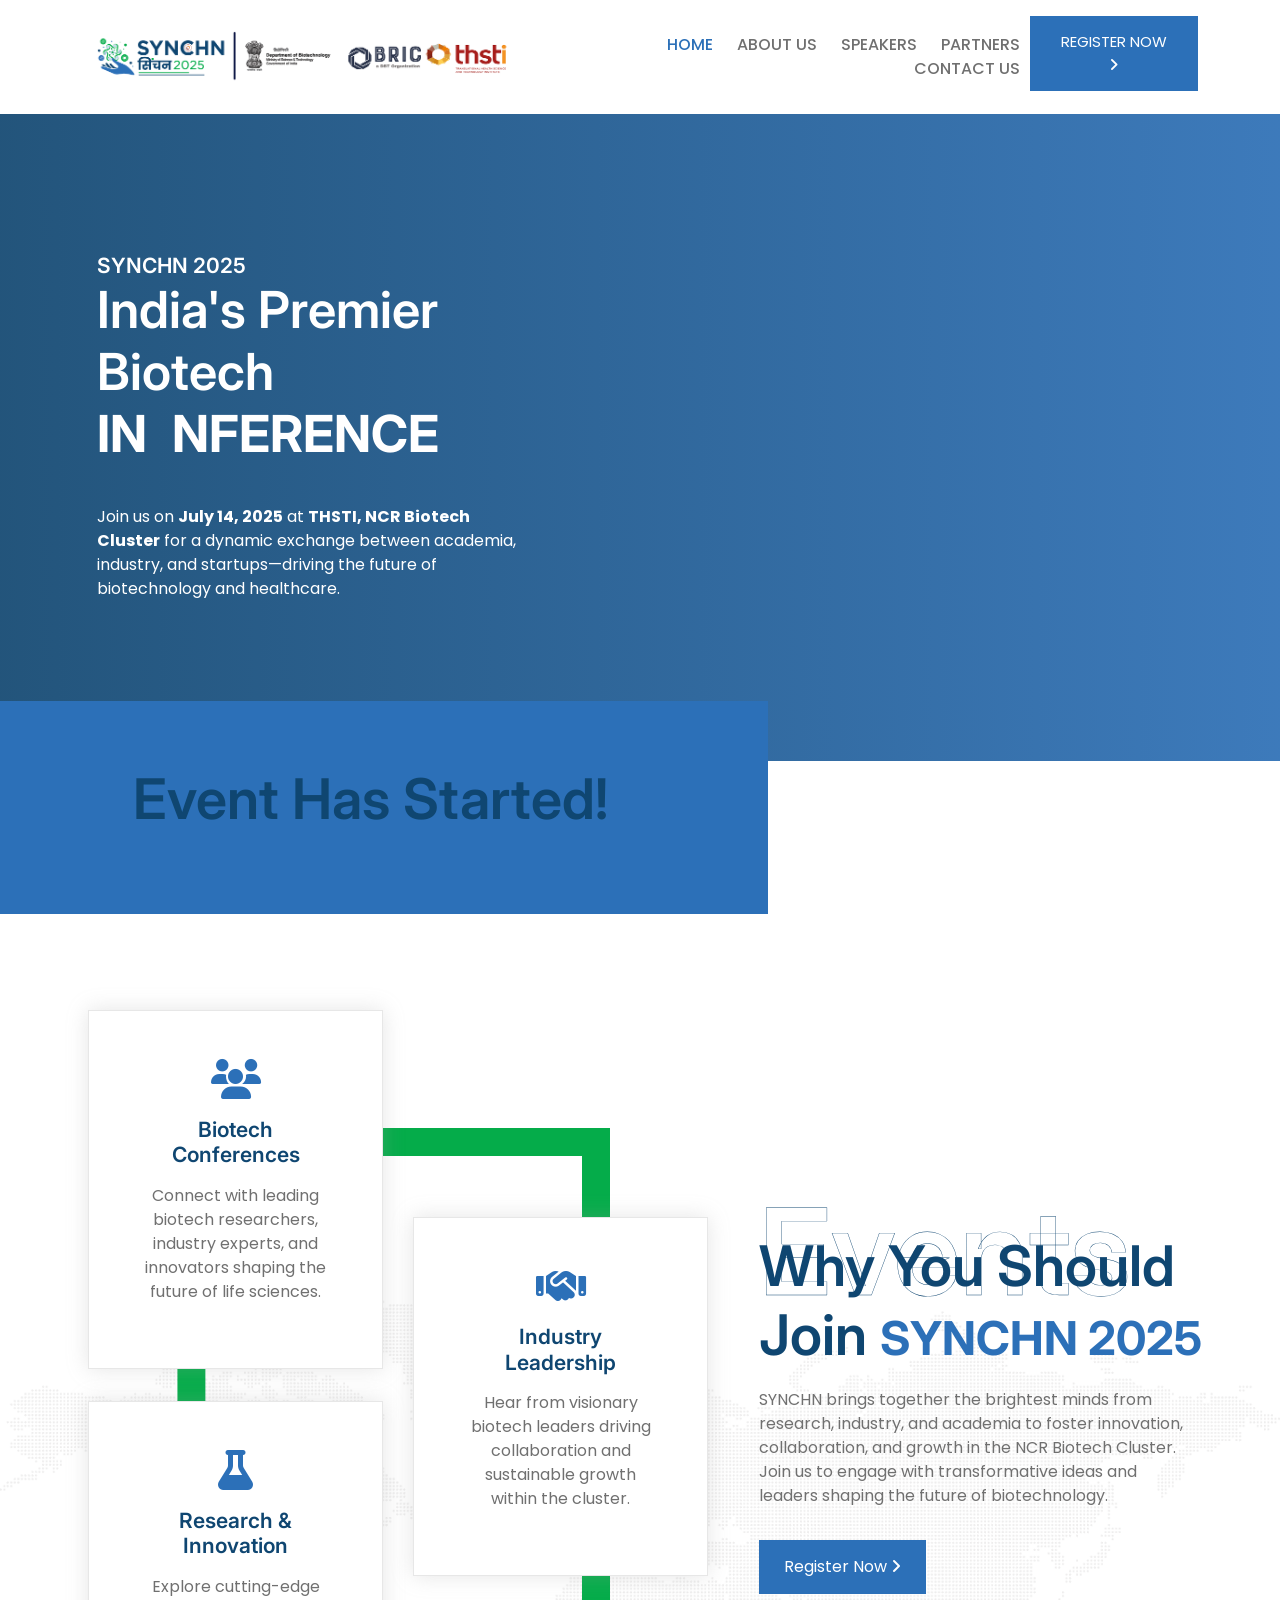
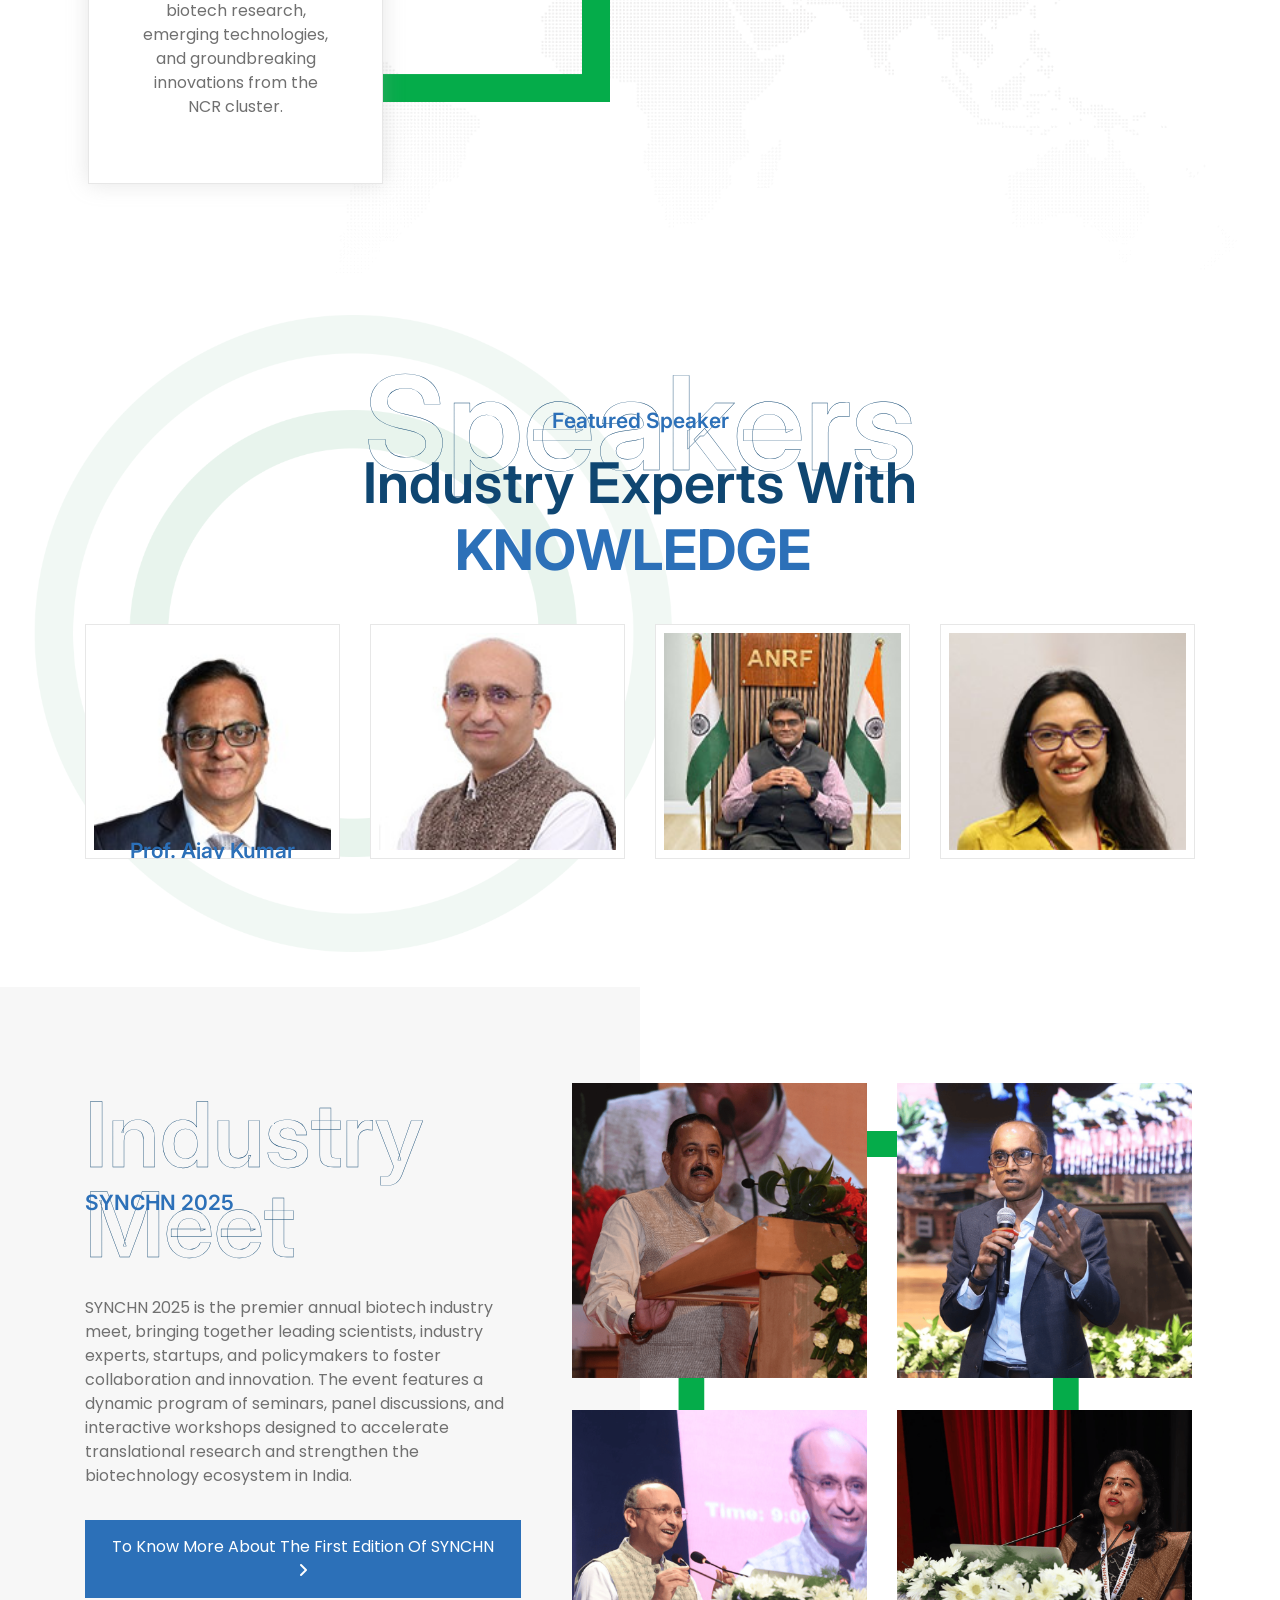
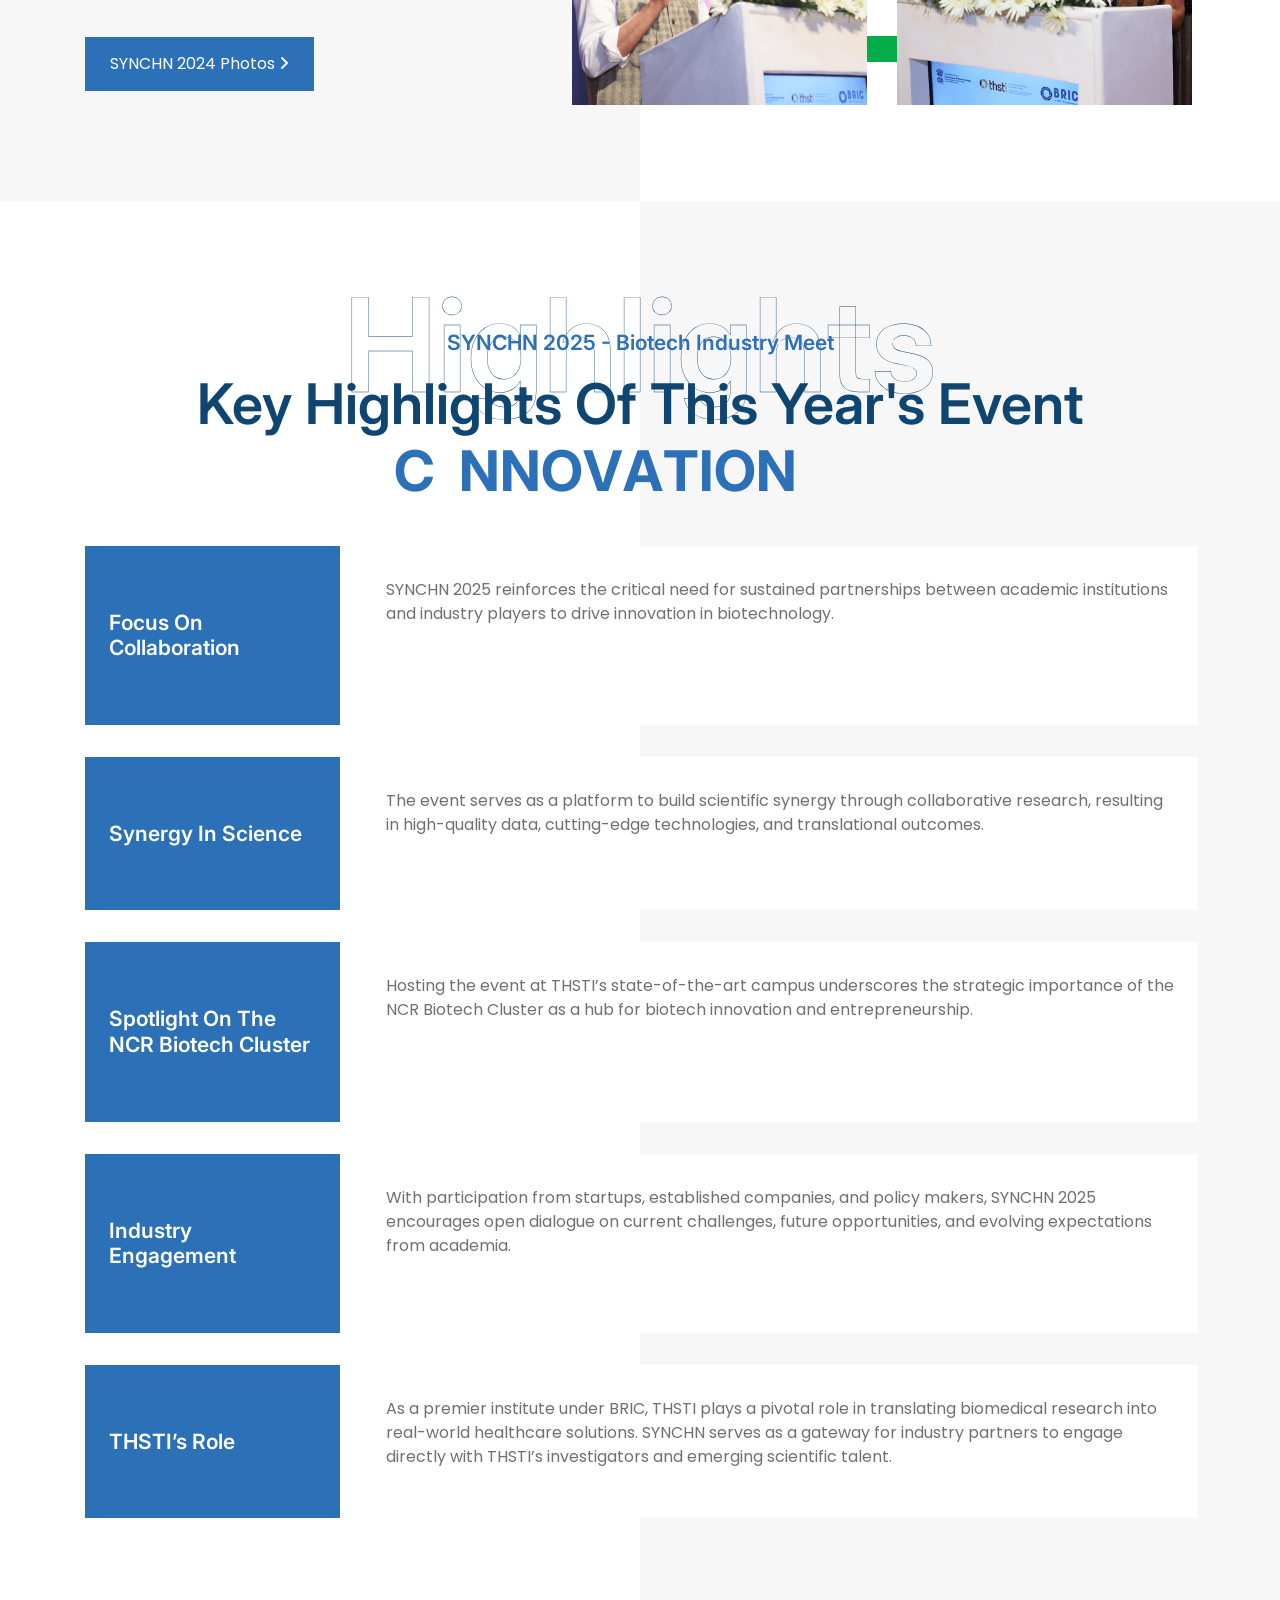
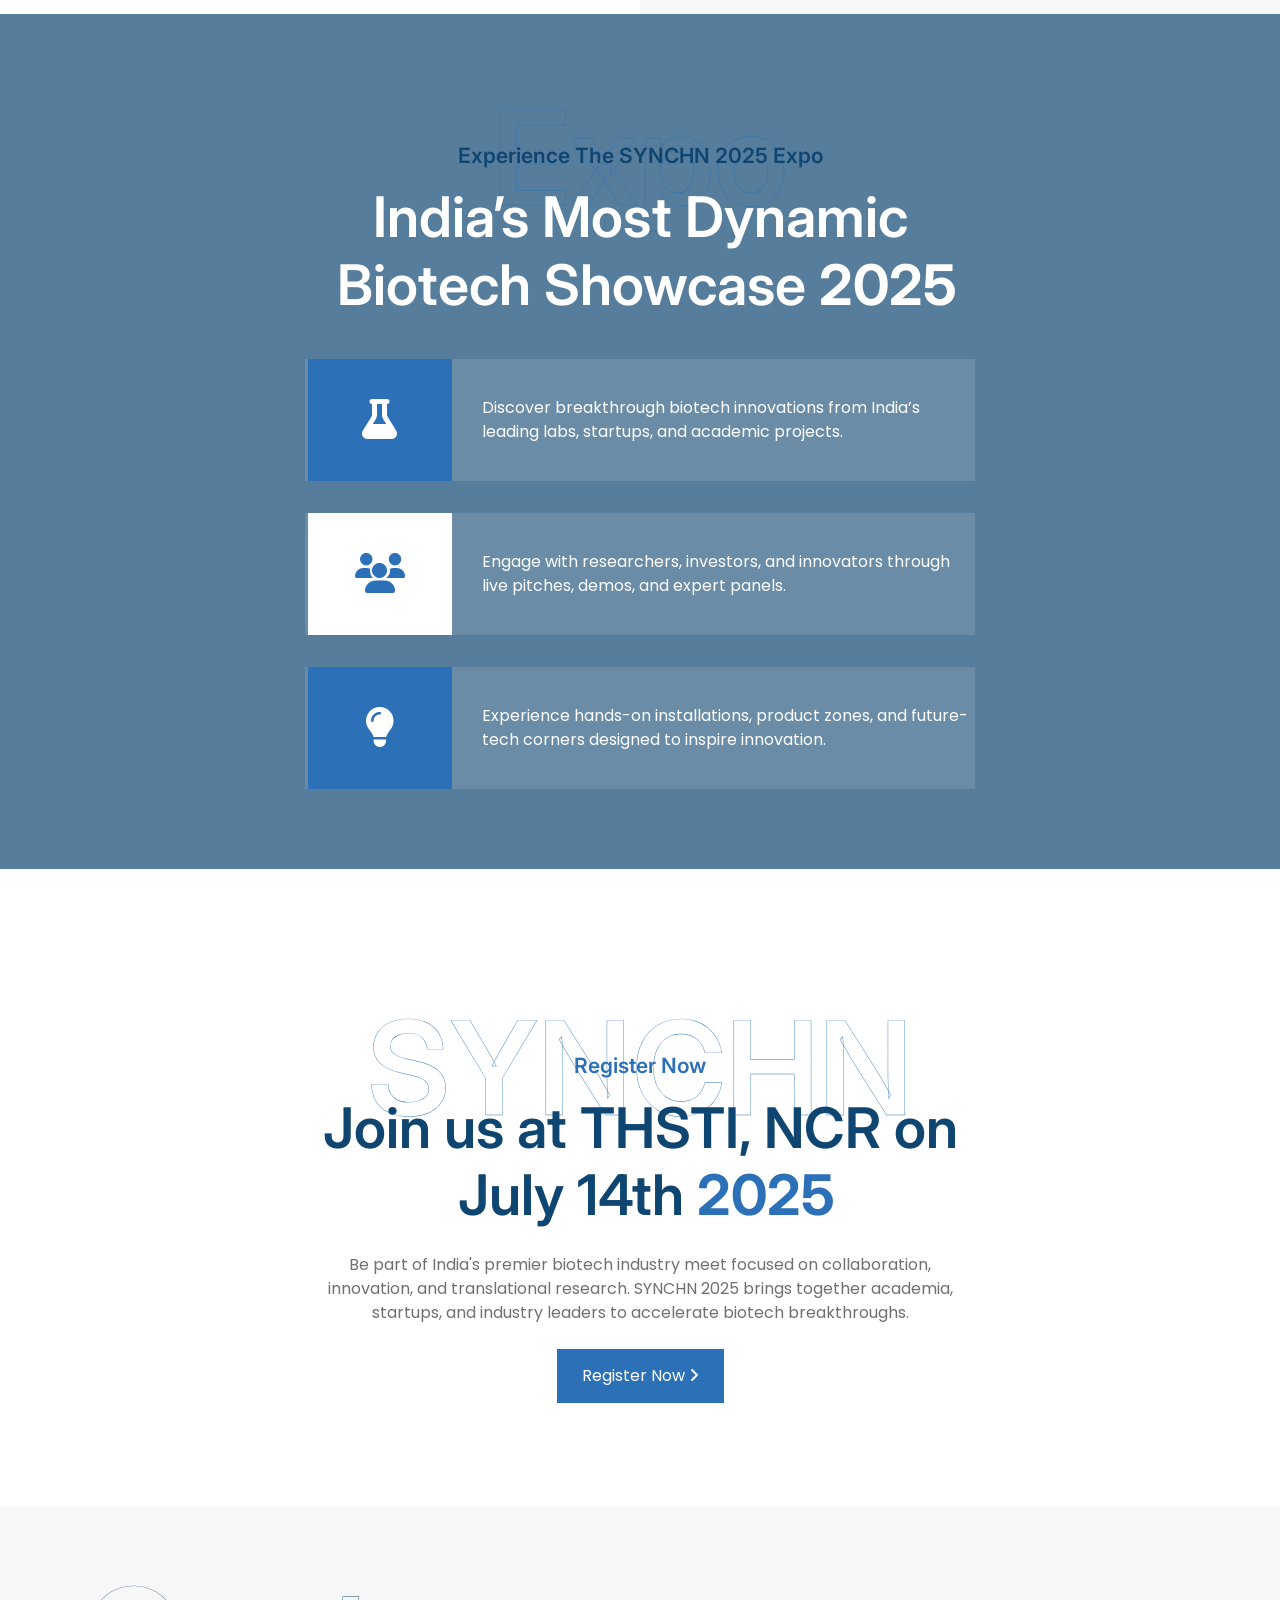
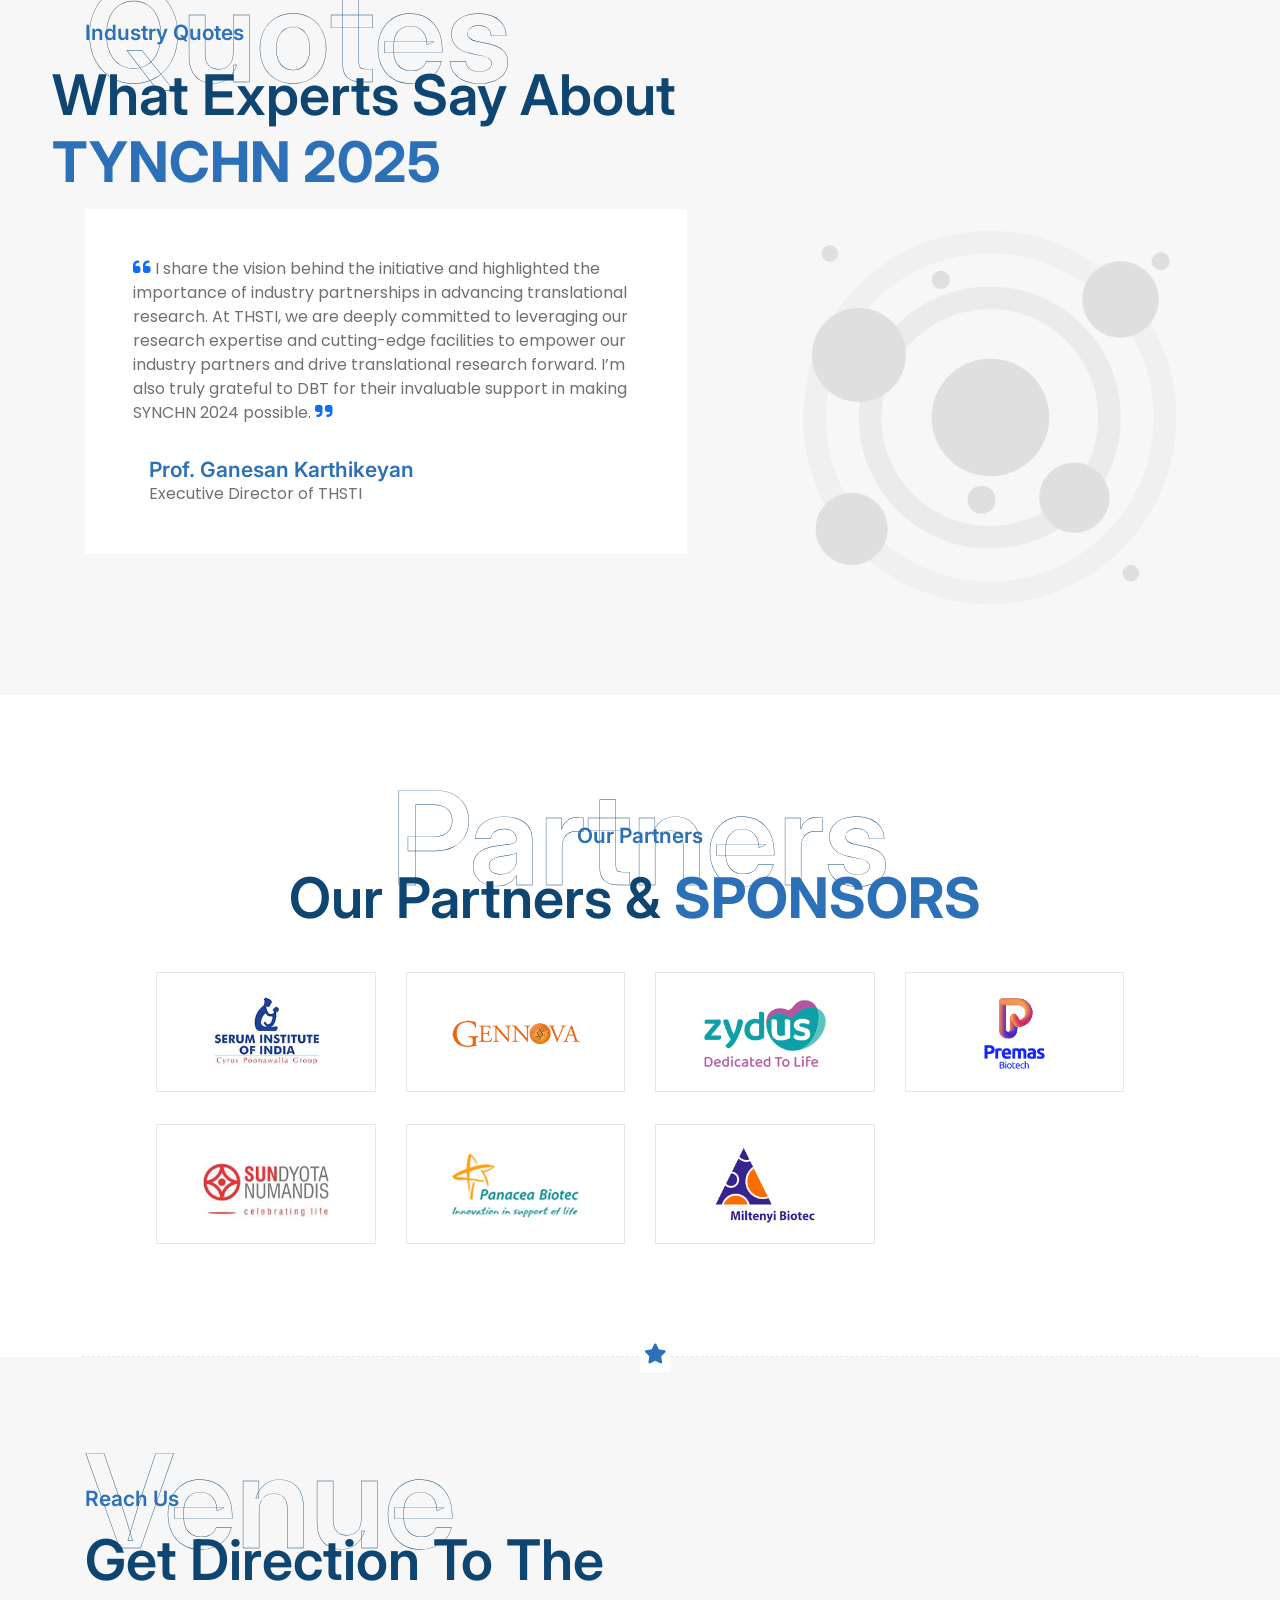
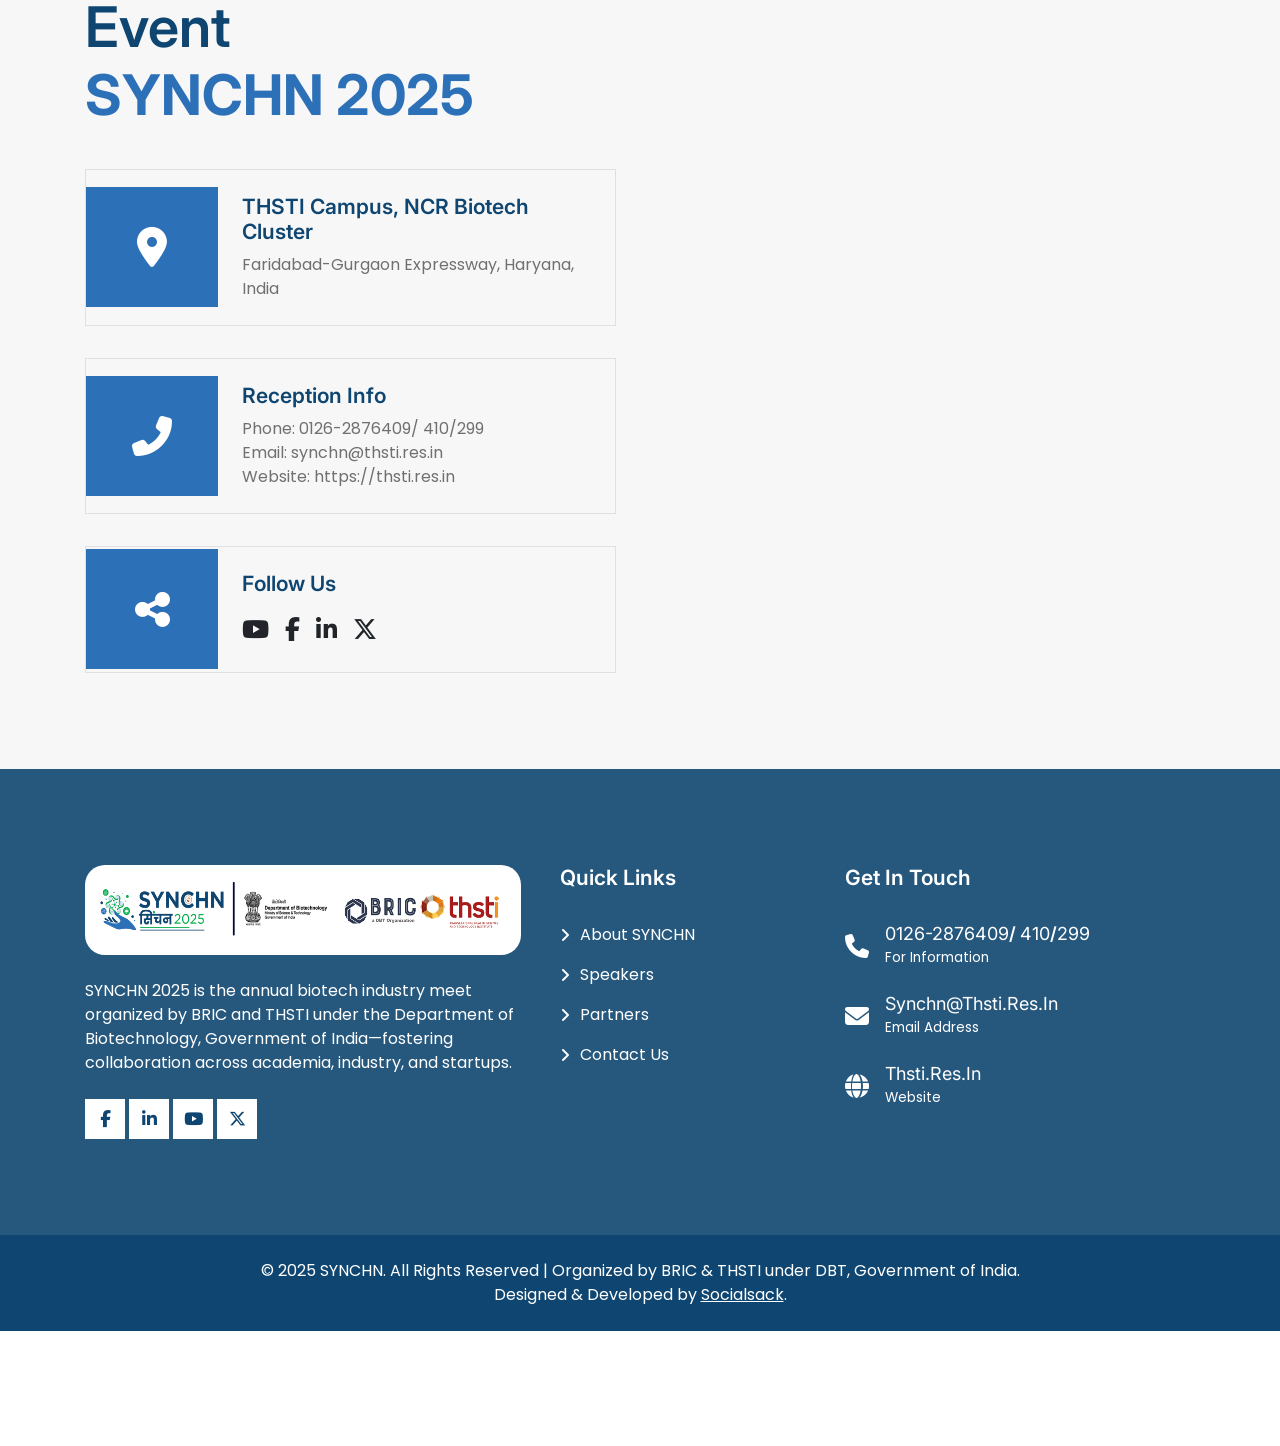
==== commit 1af1749f: "synchn 2024 images  button" ====
--- a/index.html
+++ b/index.html
@@ -591,7 +591,11 @@
                 <a href="https://thsti.in/SYNCHN/images/SYNCHN_2024_Report.pdf" target="_blank" class="nir-btn">
                    To know more about the first edition of SYNCHN <i class="fa fa-angle-right"></i>
                   </a>
-              </div>
+                 
+              </div>
+               <a href="https://drive.google.com/drive/folders/1AcbuUr4L7qYXHu485xW9-MDZb3h4OxwP" target="_blank" class="nir-btn">
+                   SYNCHN 2024 Photos <i class="fa fa-angle-right"></i>
+                  </a>
             </div>
             <div class="col-lg-7 ps-4">
               <div
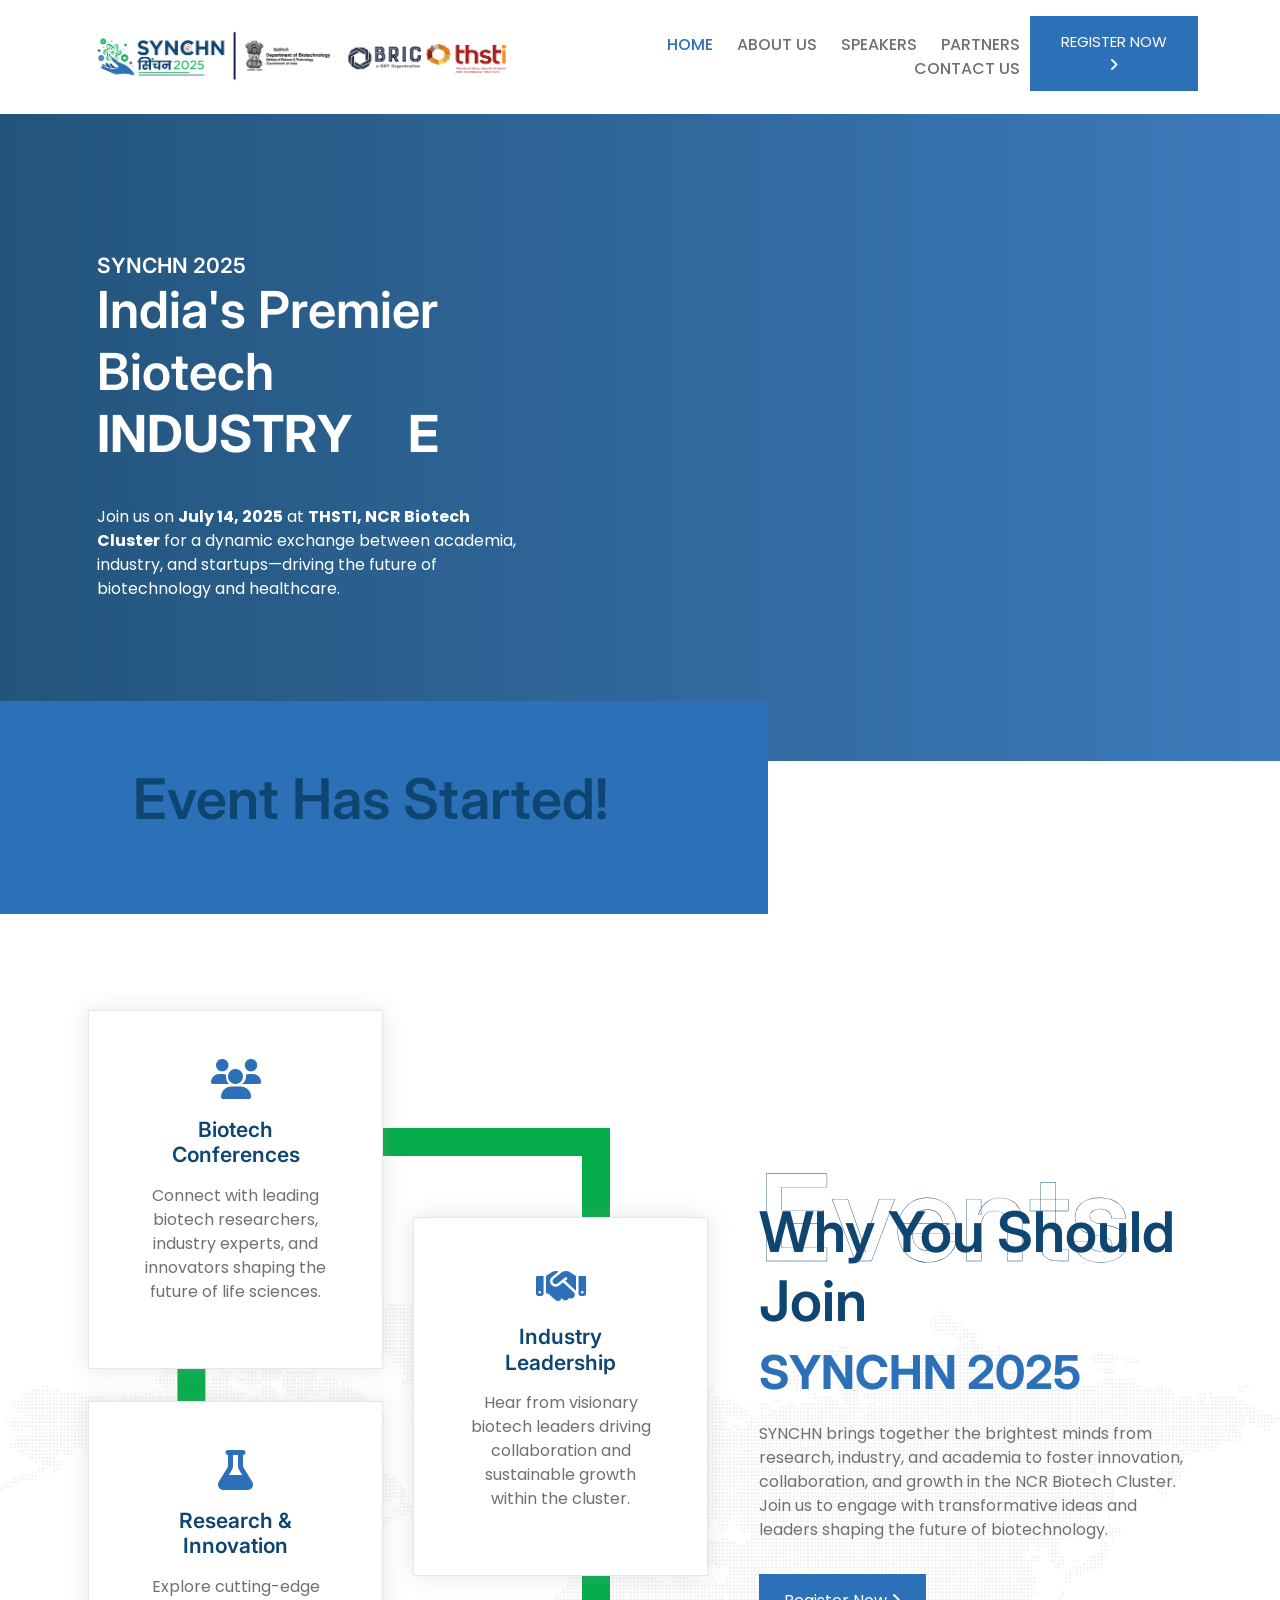
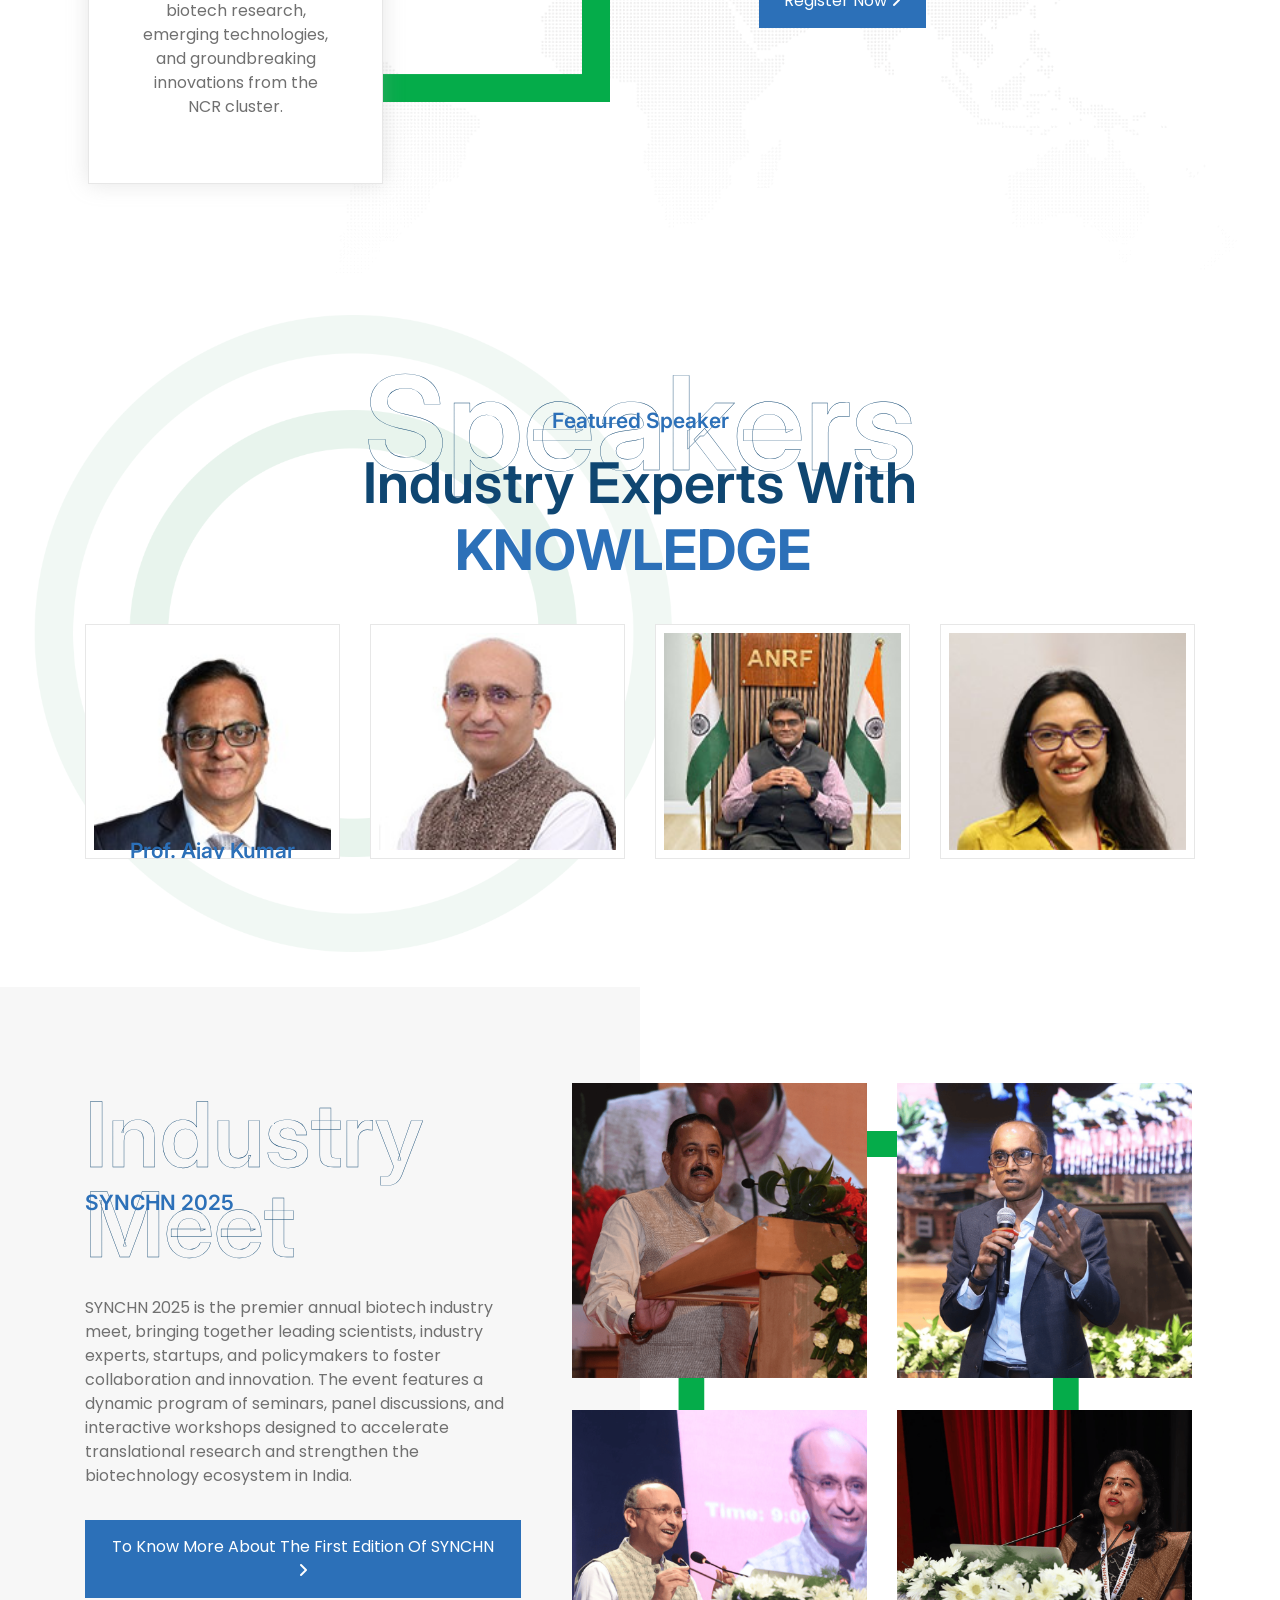
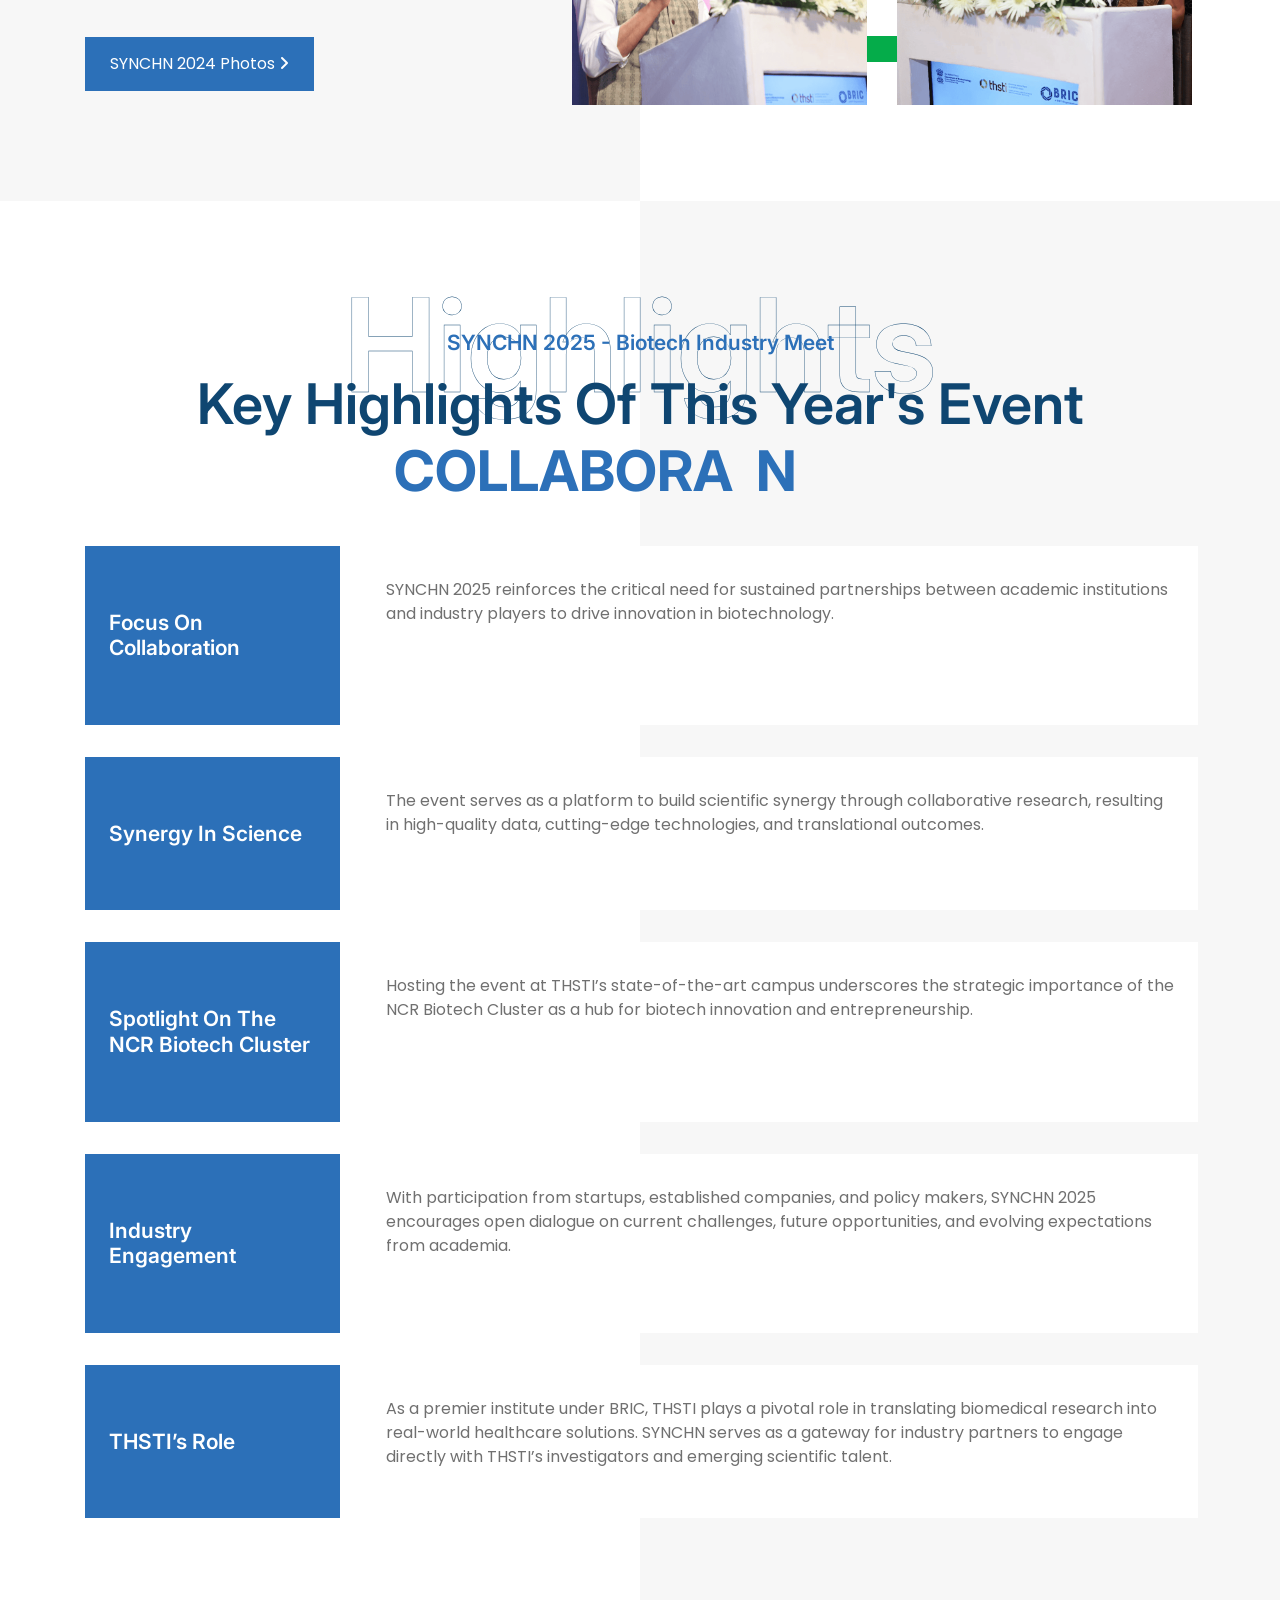
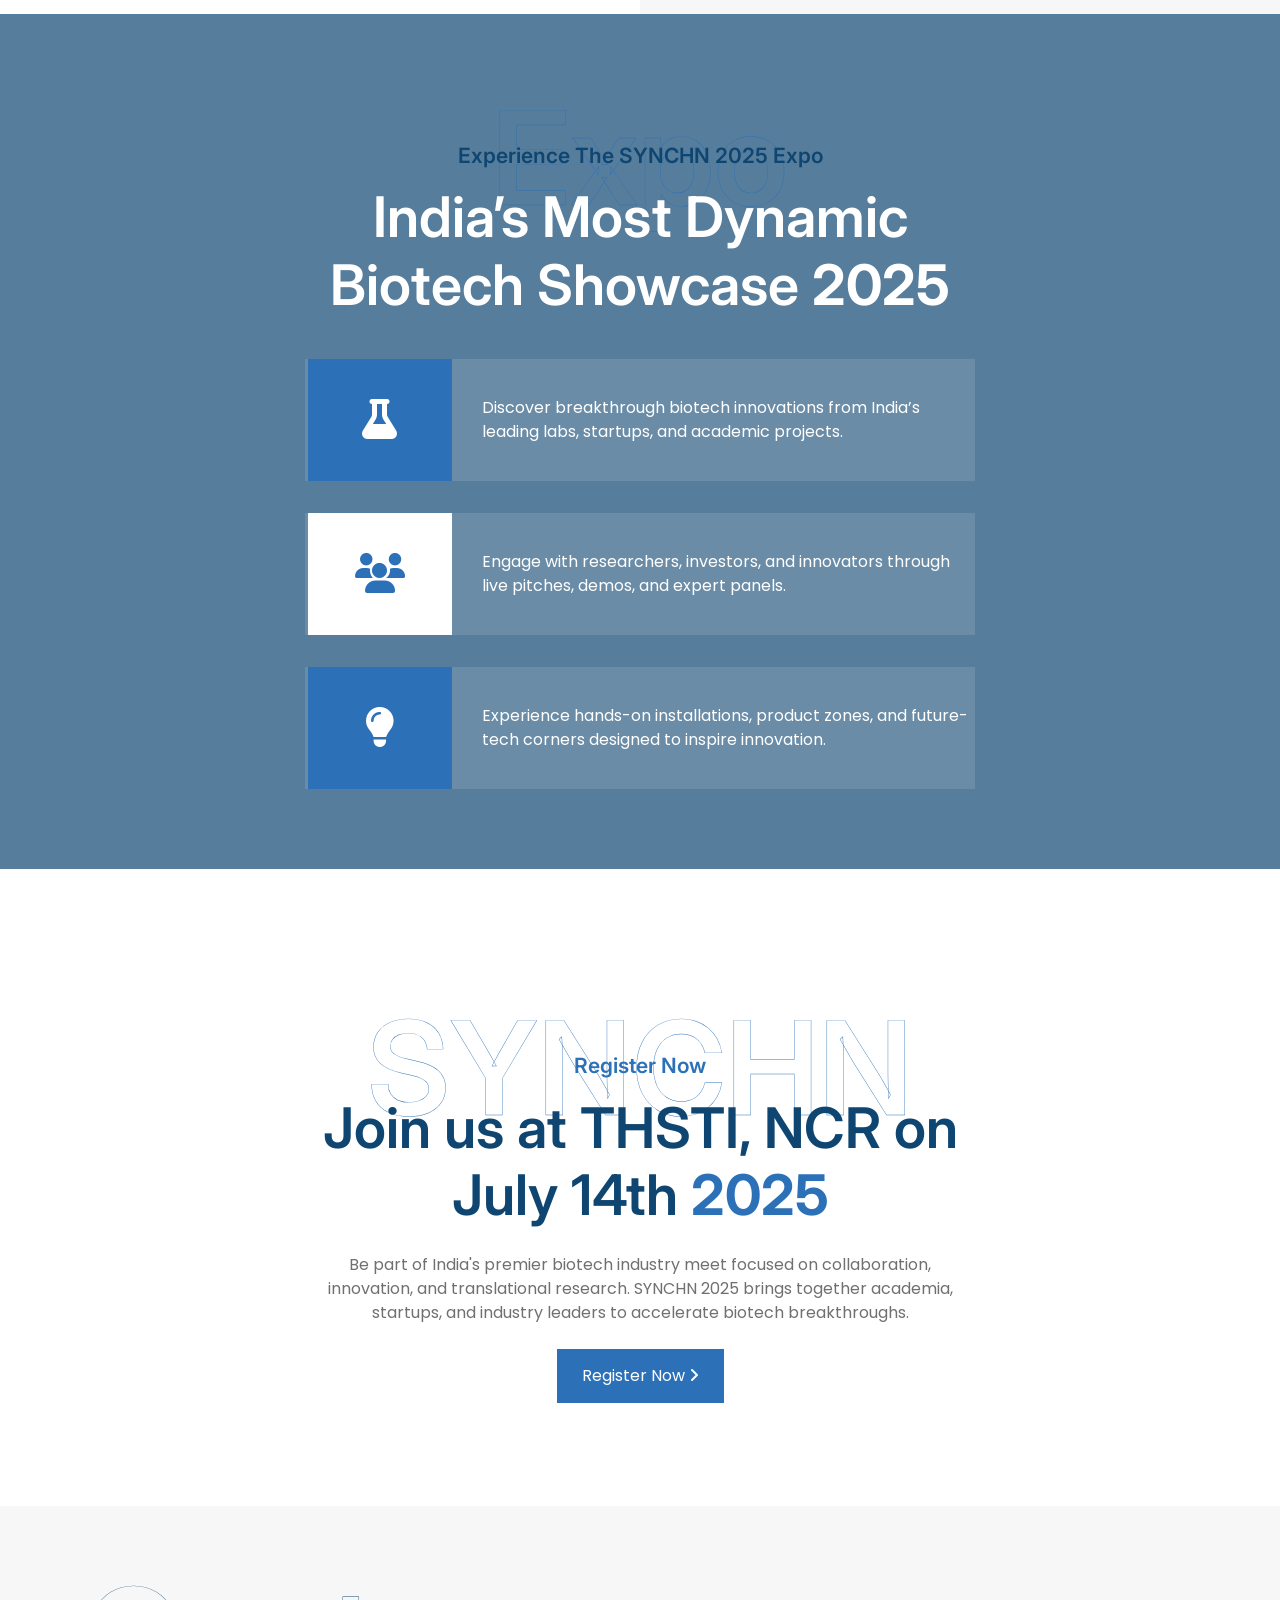
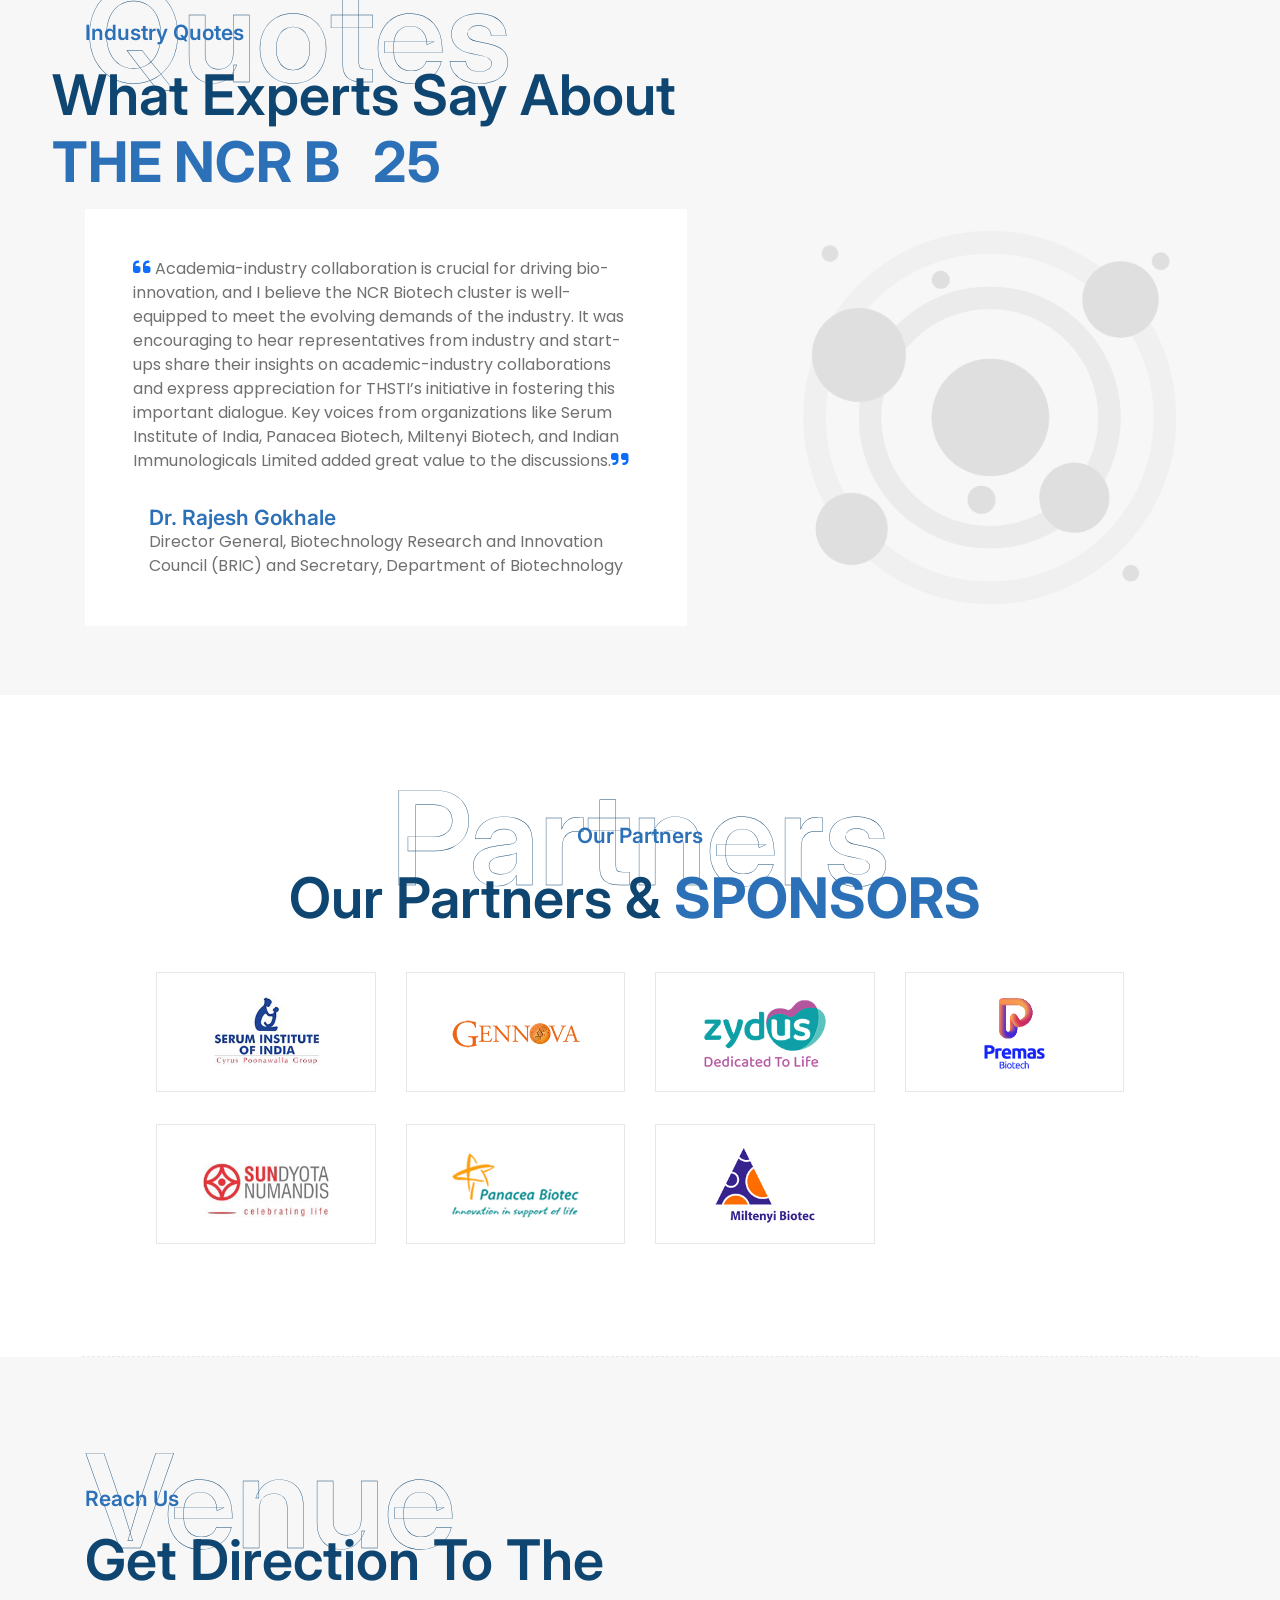
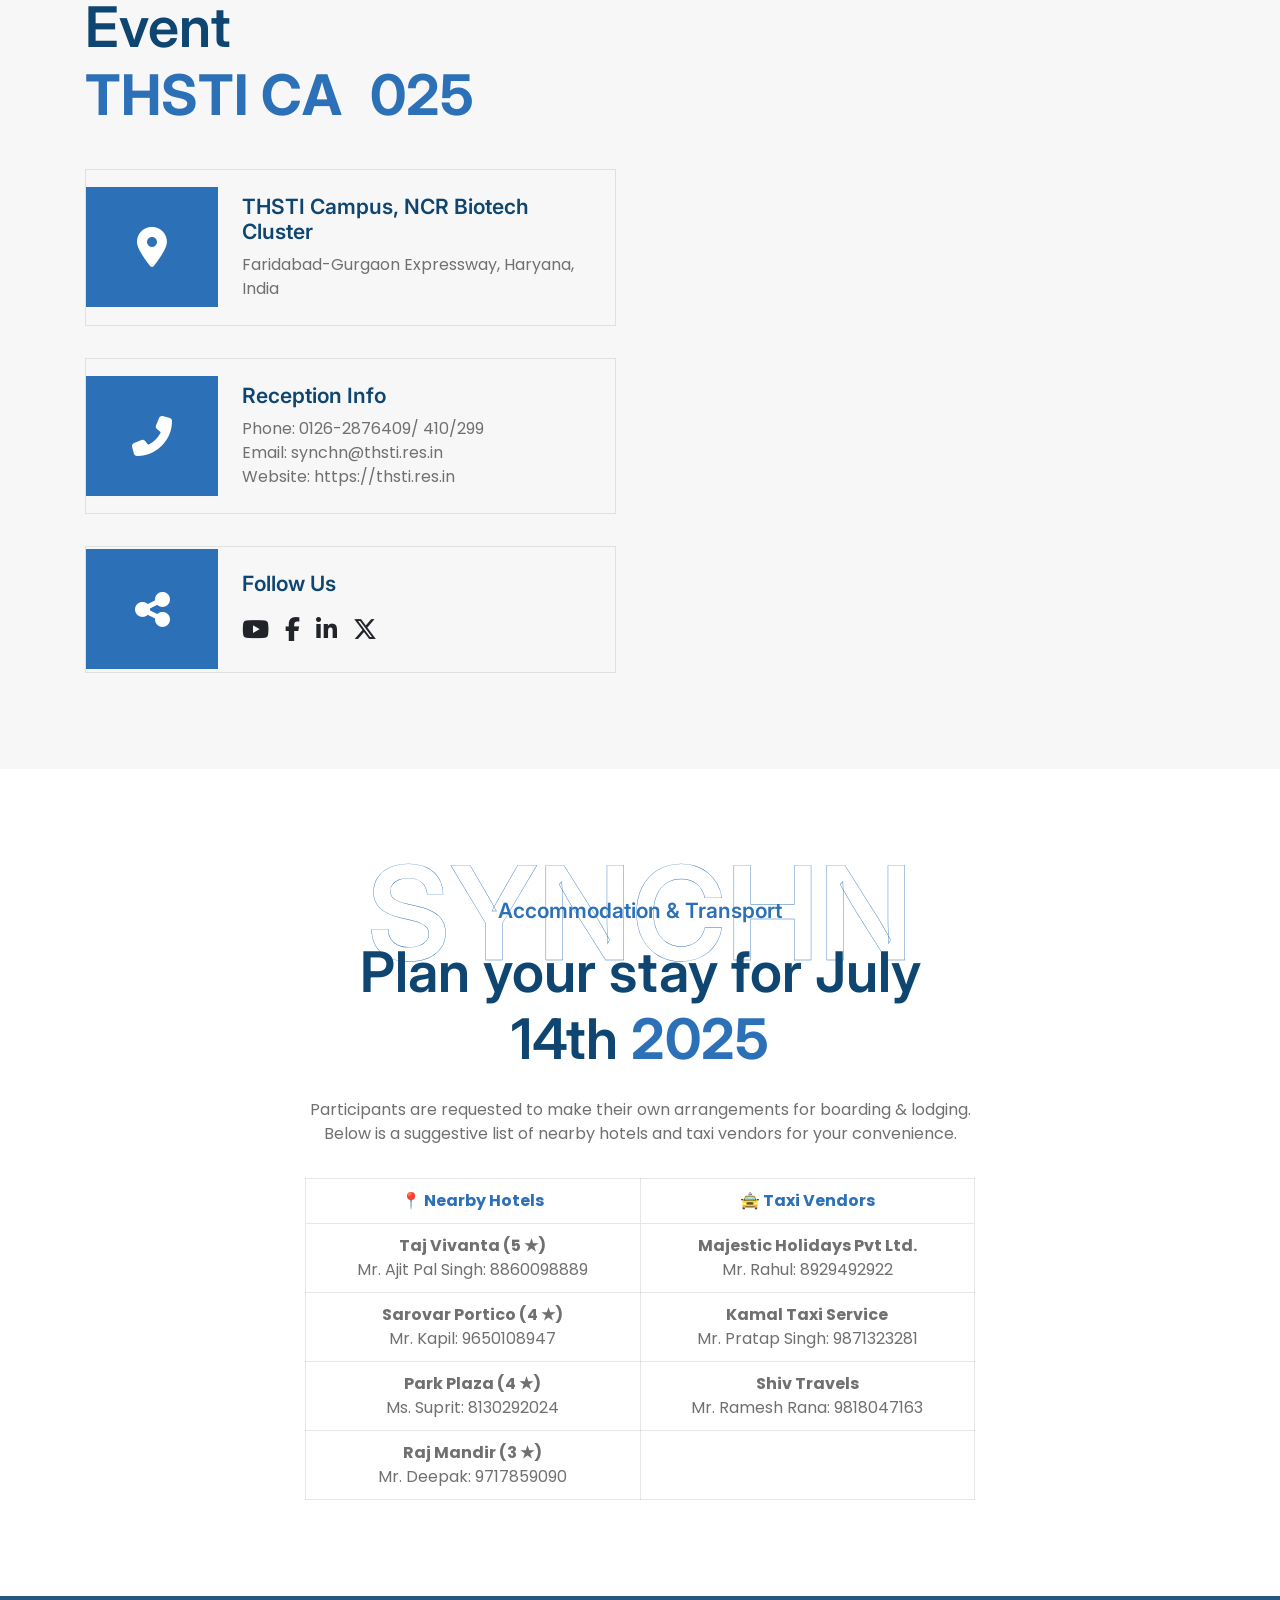
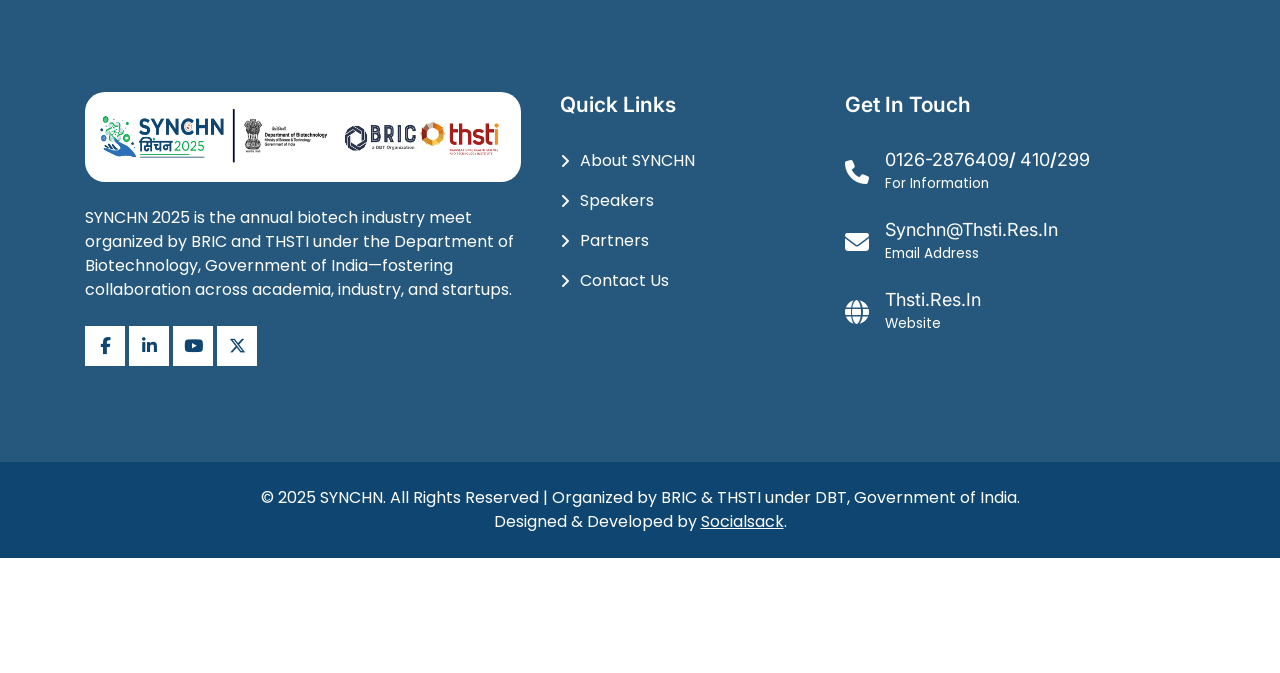
==== commit b069c08a: "address" ====
--- a/index.html
+++ b/index.html
@@ -1416,7 +1416,7 @@
           <div
             class="event-seperator-icon position-absolute start-50 top-0 bg-white p-1"
           >
-            <i class="fas fa-star theme fs-5"></i>
+            <!-- <i class="fas fa-star theme fs-5"></i> -->
           </div>
         </div>
       </div>
@@ -1656,6 +1656,76 @@
     </section>
 
     <!-- event-contact ends -->
+<section class="register-calltoaction">
+  <div class="container">
+    <div class="section-title w-60 mx-auto text-center">
+      <h3 class="h-title theme-stroke">SYNCHN</h3>
+      <h4 class="theme">Accommodation & Transport</h4>
+      <div class="selector4" style="display: flex; justify-content: center">
+        <h2 class="ah-headline mb-0" style="text-transform: none;">
+          <span>Plan your stay for July 14th</span>
+          <span class="ah-words-wrapper white theme">
+            <b class="is-visible textcap">2025</b>
+            <b>2025</b>
+          </span>
+        </h2>
+      </div>
+      <p class="my-3">
+        Participants are requested to make their own arrangements for boarding & lodging. Below is a suggestive list of nearby hotels and taxi vendors for your convenience.
+      </p>
+
+      <div class="mt-4" style="max-width: 1000px; margin: 0 auto;">
+        <table style="width: 100%; border-collapse: collapse;">
+          <thead>
+            <tr style="background-color: white;">
+              <th style="width: 50%; text-align: center; padding: 10px;" class="theme">📍 Nearby Hotels</th>
+              <th style="width: 50%; text-align: center; padding: 10px;" class="theme">🚖 Taxi Vendors</th>
+            </tr>
+          </thead>
+          <tbody>
+            <tr style="background-color: white;">
+              <td style="padding: 10px;">
+                <strong>Taj Vivanta (5 ★)</strong><br />
+                Mr. Ajit Pal Singh: <a href="tel:8860098889">8860098889</a>
+              </td>
+              <td style="padding: 10px;">
+                <strong>Majestic Holidays Pvt Ltd.</strong><br />
+                Mr. Rahul: <a href="tel:8929492922">8929492922</a>
+              </td>
+            </tr>
+            <tr style="background-color: white;">
+              <td style="padding: 10px;">
+                <strong>Sarovar Portico (4 ★)</strong><br />
+                Mr. Kapil: <a href="tel:9650108947">9650108947</a>
+              </td>
+              <td style="padding: 10px;">
+                <strong>Kamal Taxi Service</strong><br />
+                Mr. Pratap Singh: <a href="tel:9871323281">9871323281</a>
+              </td>
+            </tr>
+            <tr style="background-color: white;">
+              <td style="padding: 10px;">
+                <strong>Park Plaza (4 ★)</strong><br />
+                Ms. Suprit: <a href="tel:8130292024">8130292024</a>
+              </td>
+              <td style="padding: 10px;">
+                <strong>Shiv Travels</strong><br />
+                Mr. Ramesh Rana: <a href="tel:9818047163">9818047163</a>
+              </td>
+            </tr>
+            <tr style="background-color: white;">
+              <td style="padding: 10px;">
+                <strong>Raj Mandir (3 ★)</strong><br />
+                Mr. Deepak: <a href="tel:9717859090">9717859090</a>
+              </td>
+              <td style="padding: 10px;">&nbsp;</td>
+            </tr>
+          </tbody>
+        </table>
+      </div>
+    </div>
+  </div>
+</section>
 
     <!-- footer starts -->
     <footer
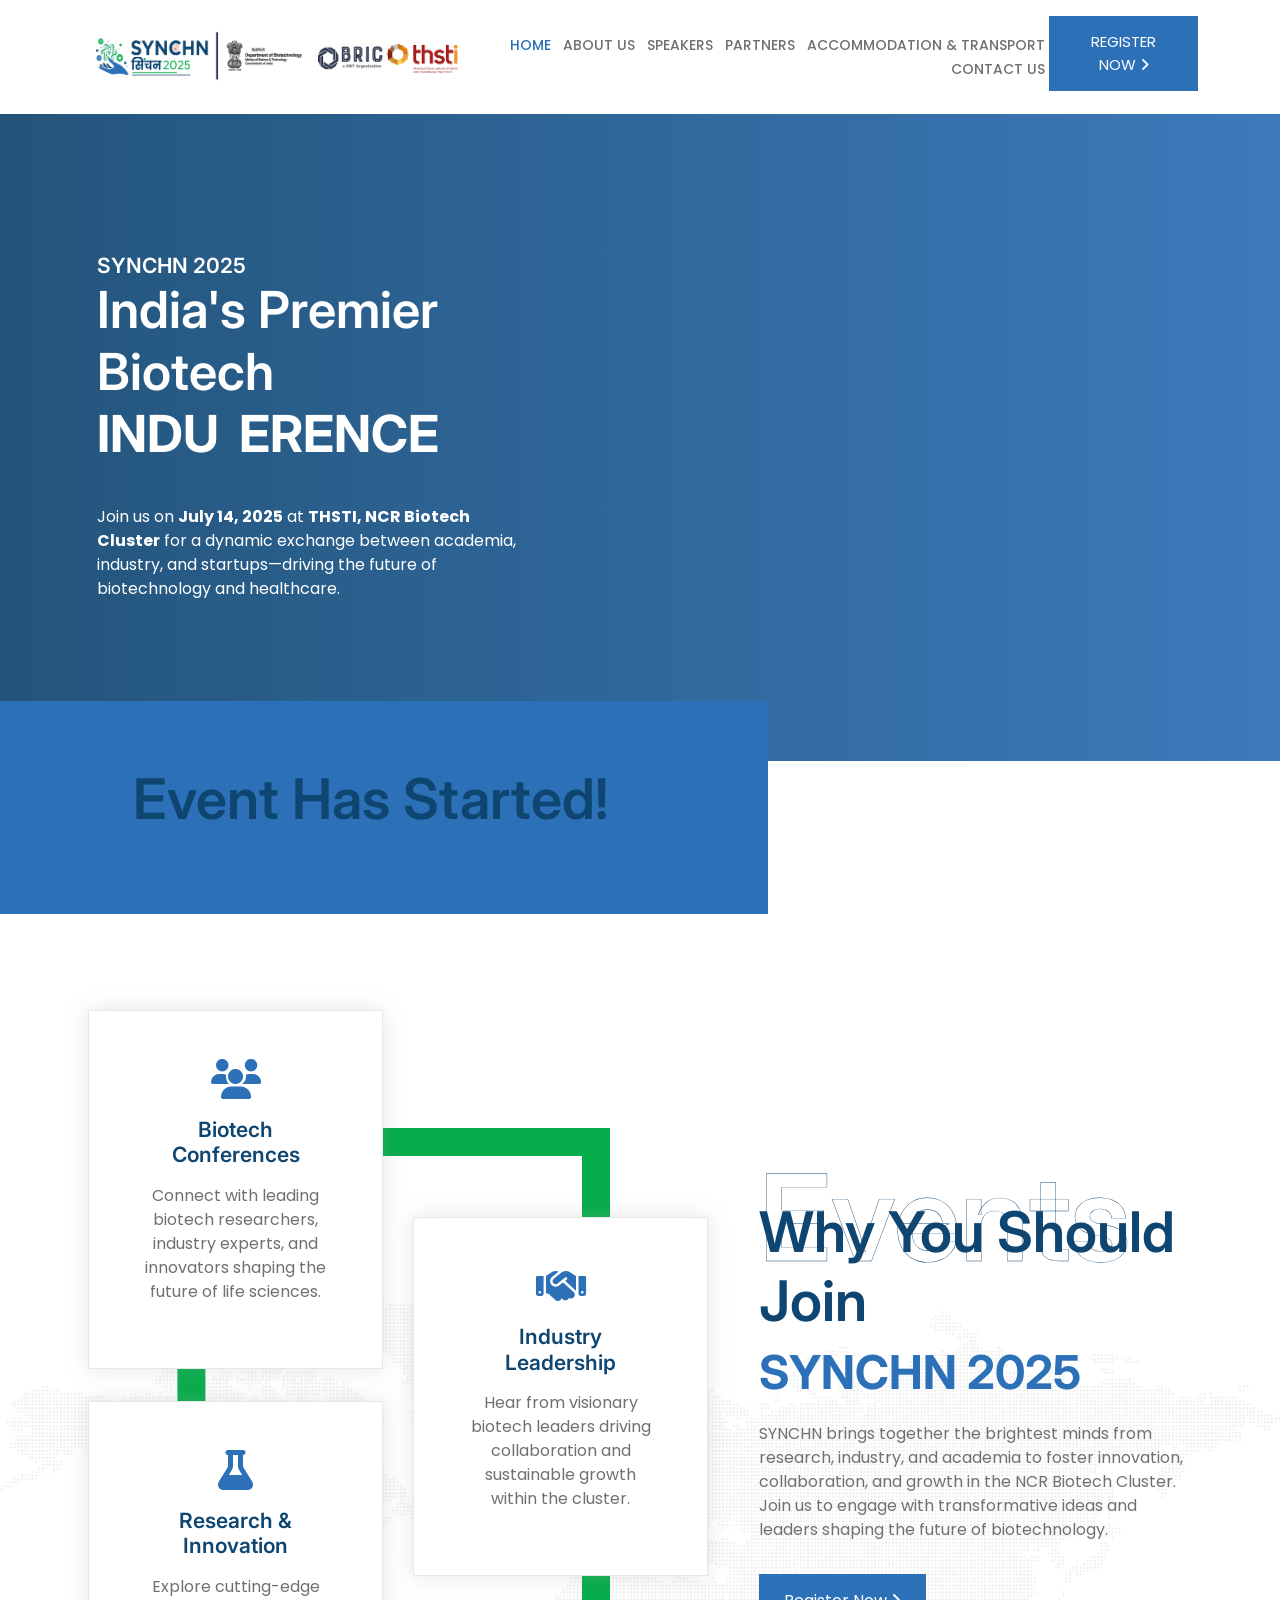
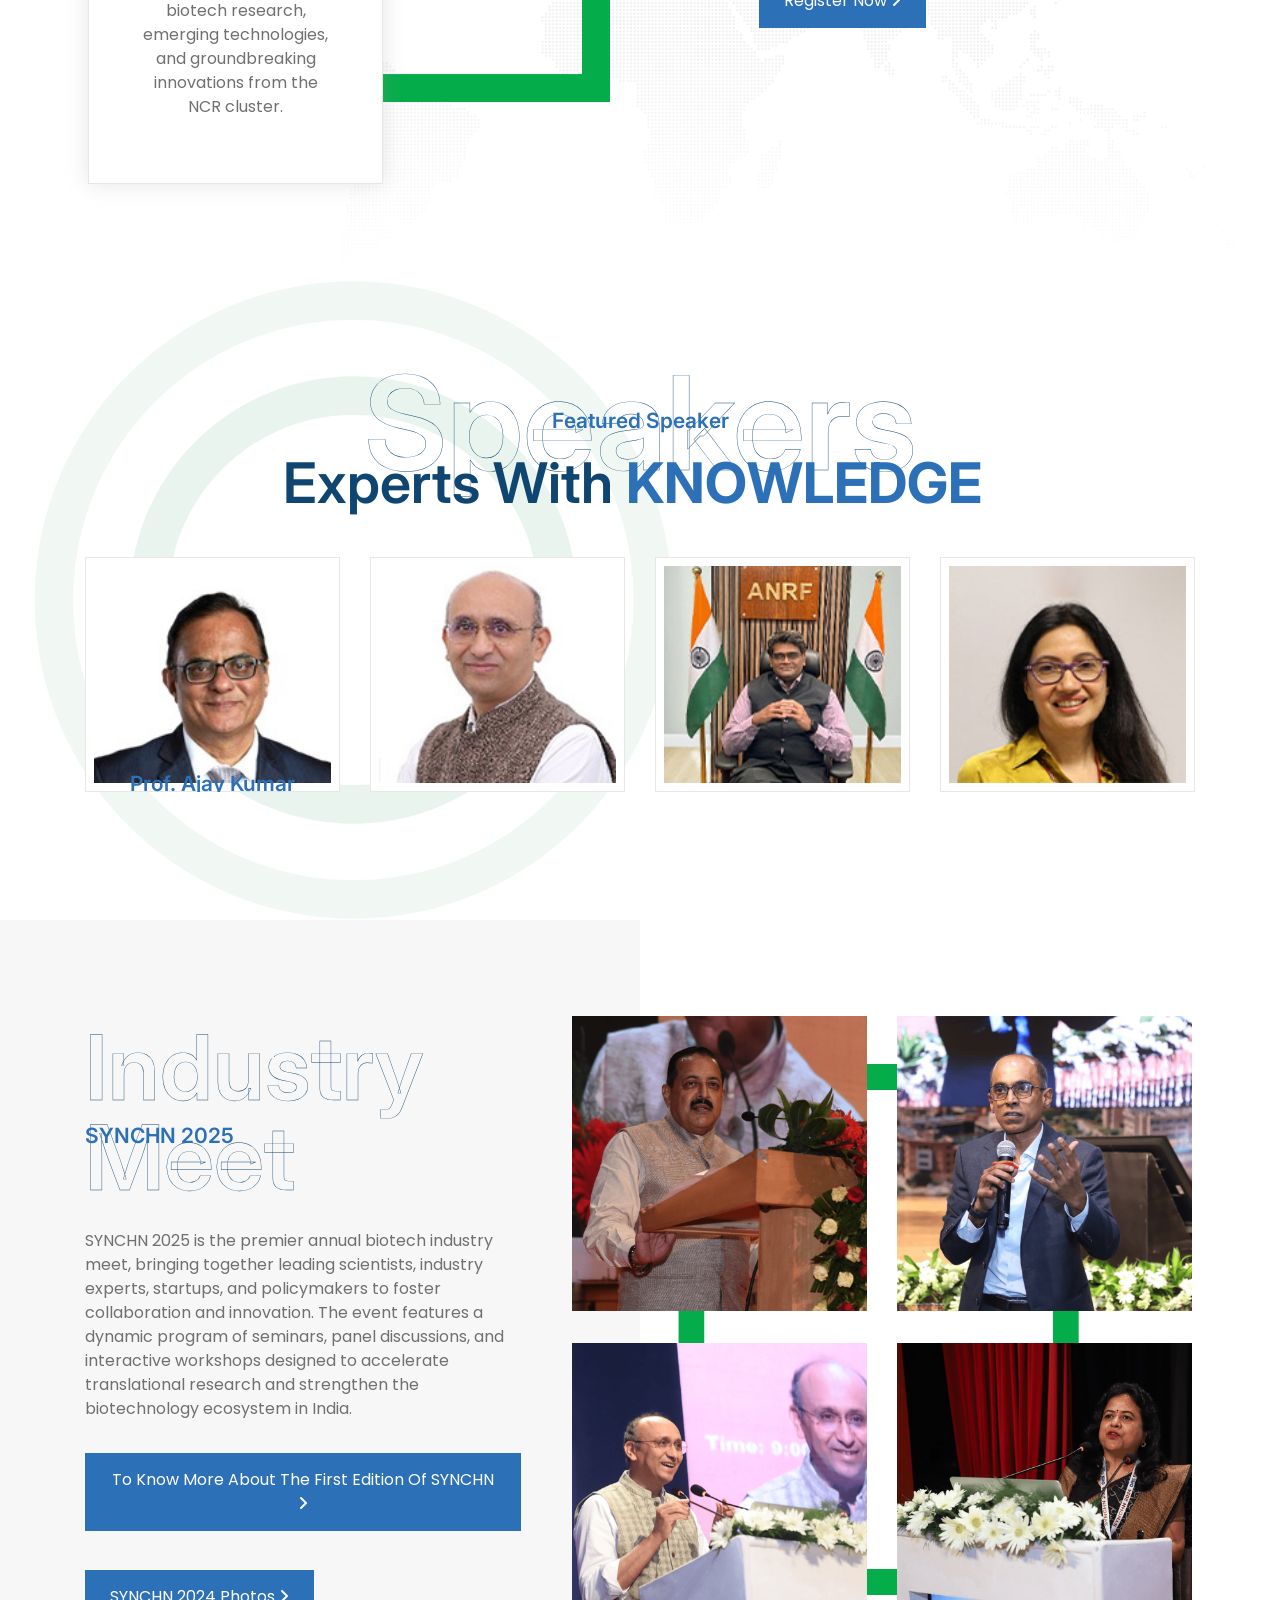
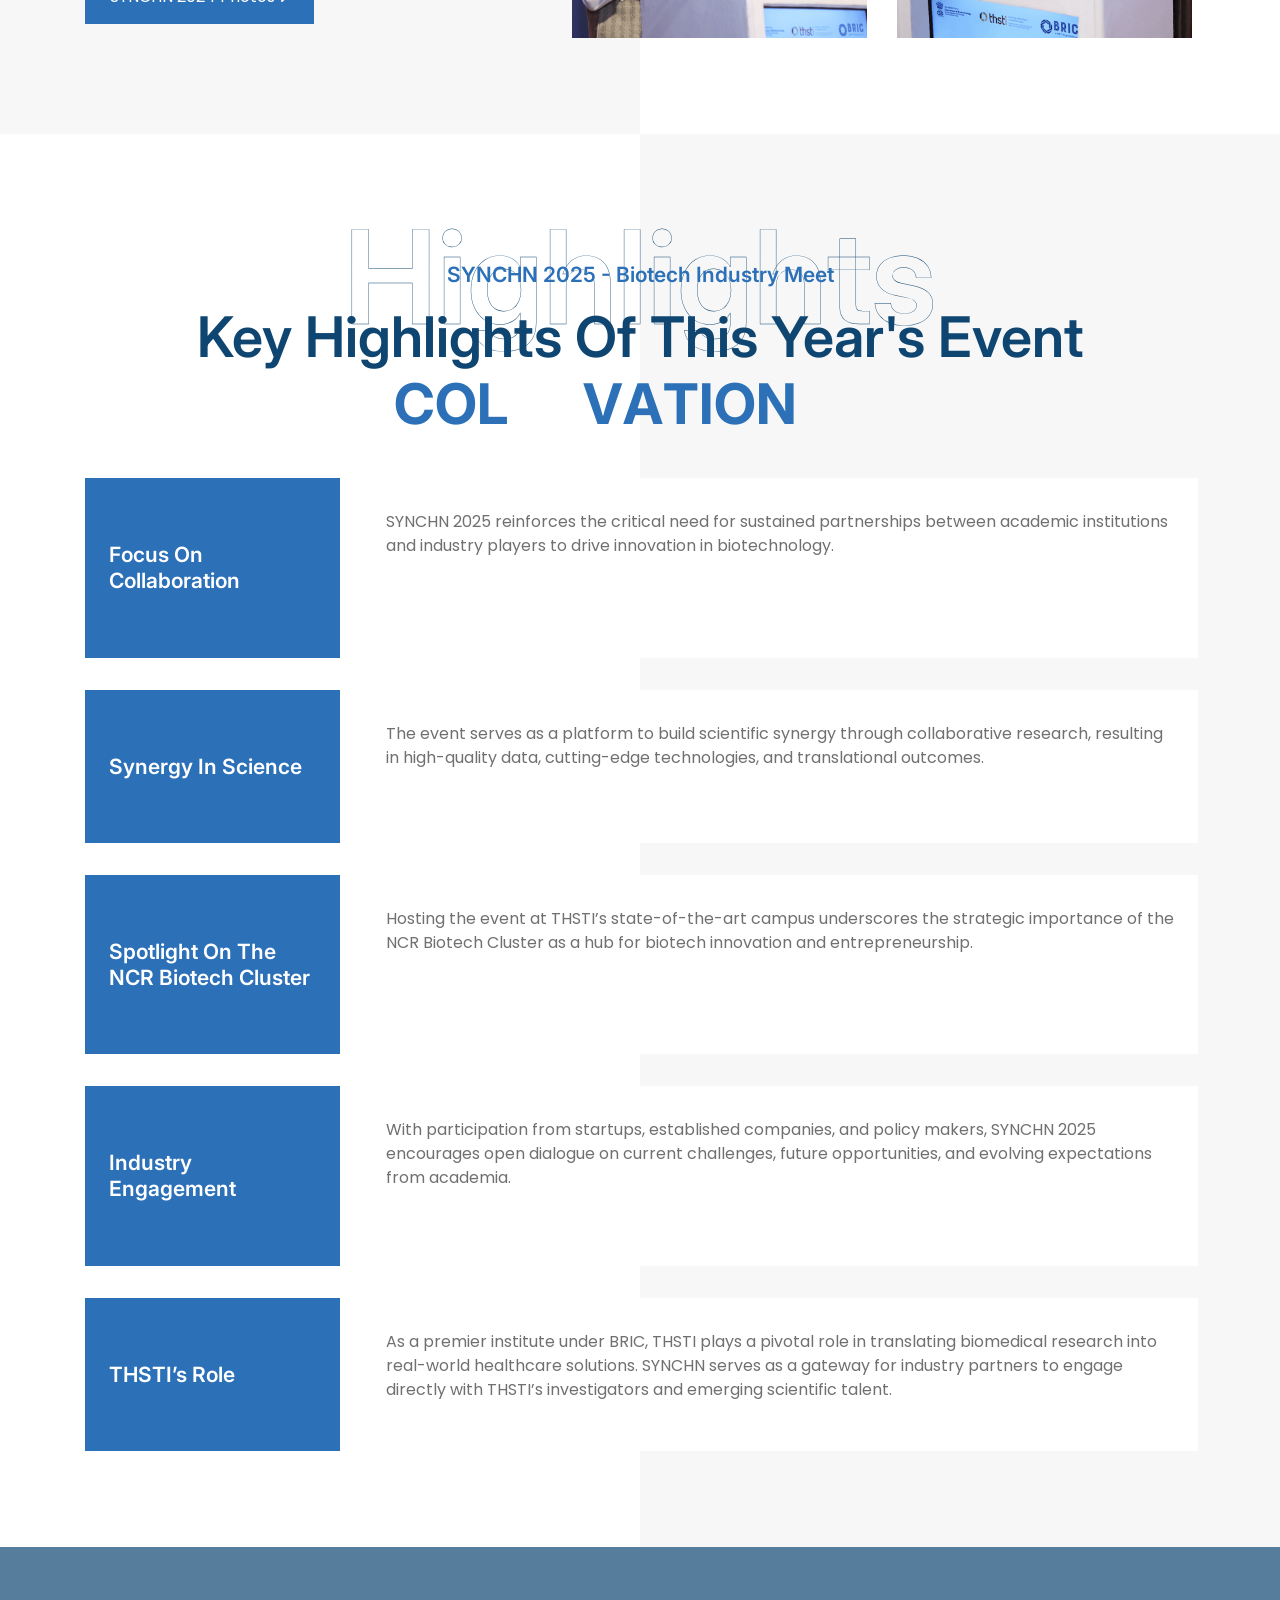
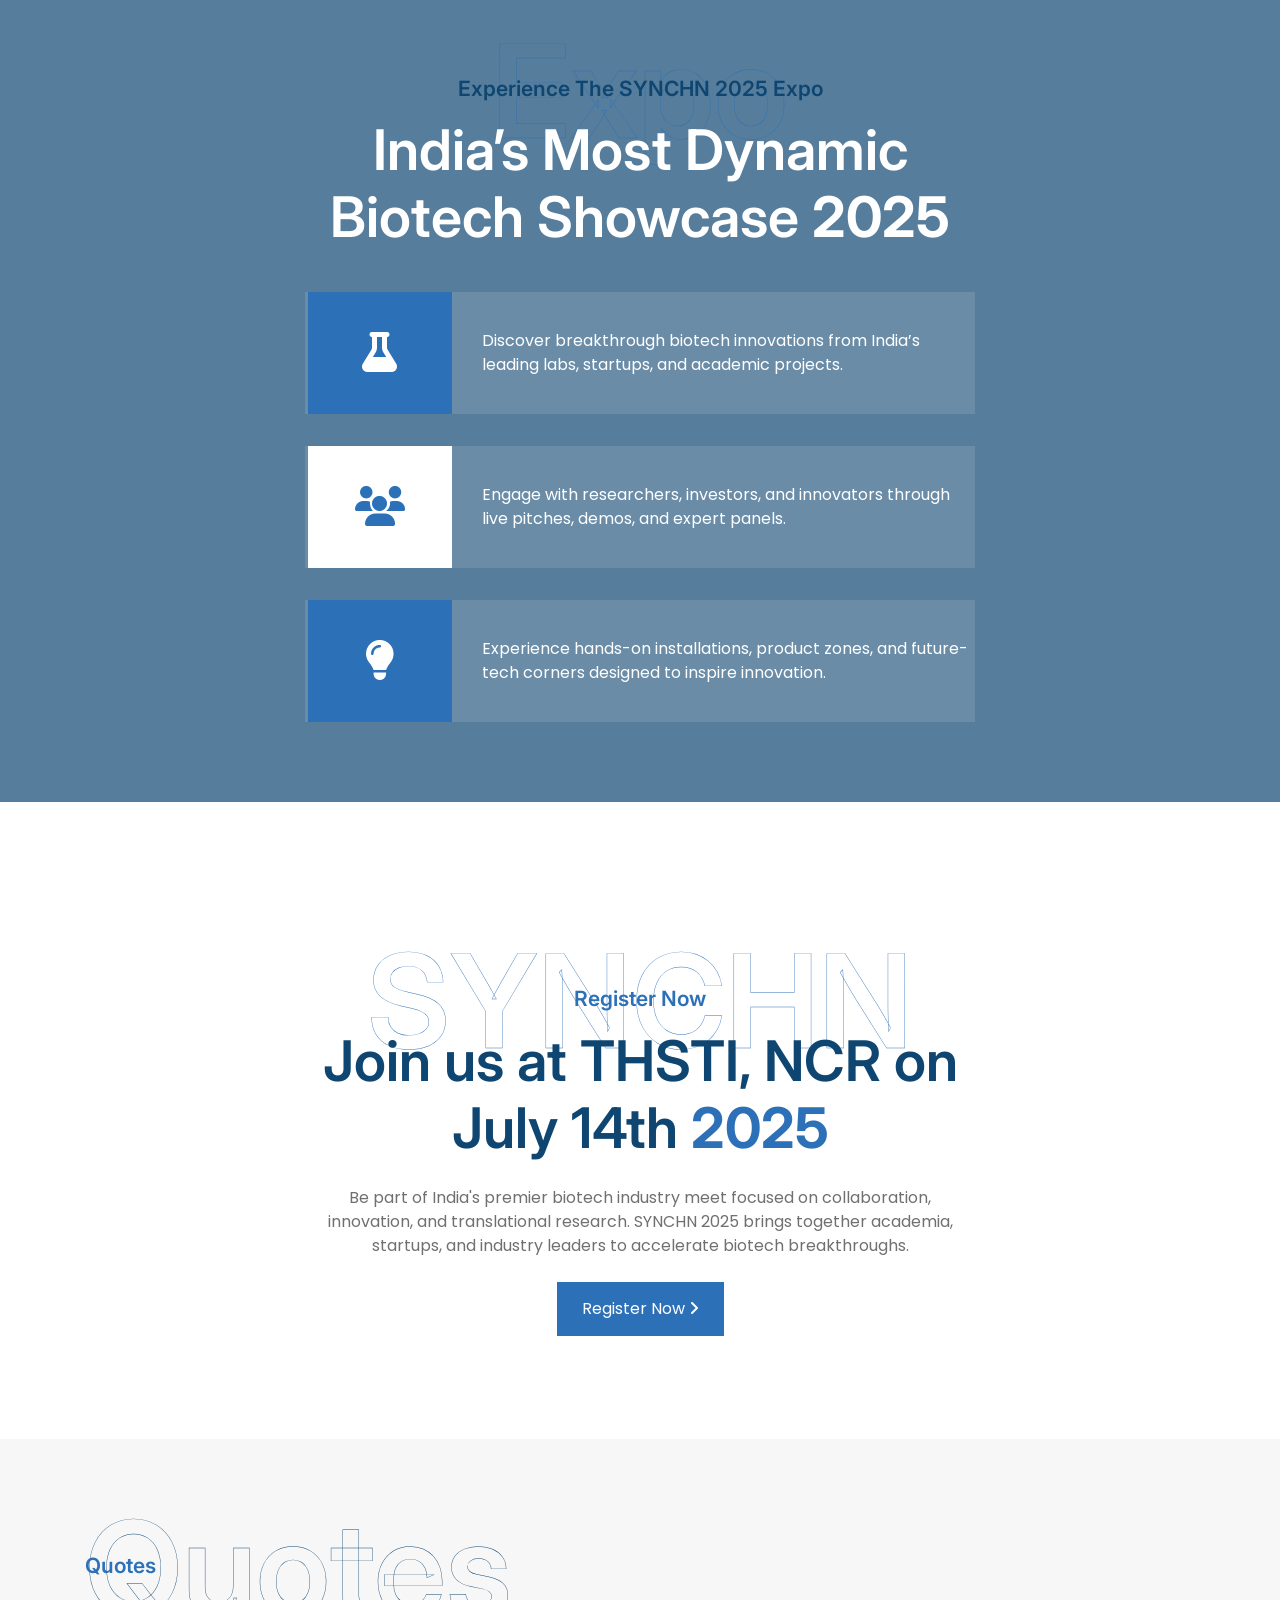
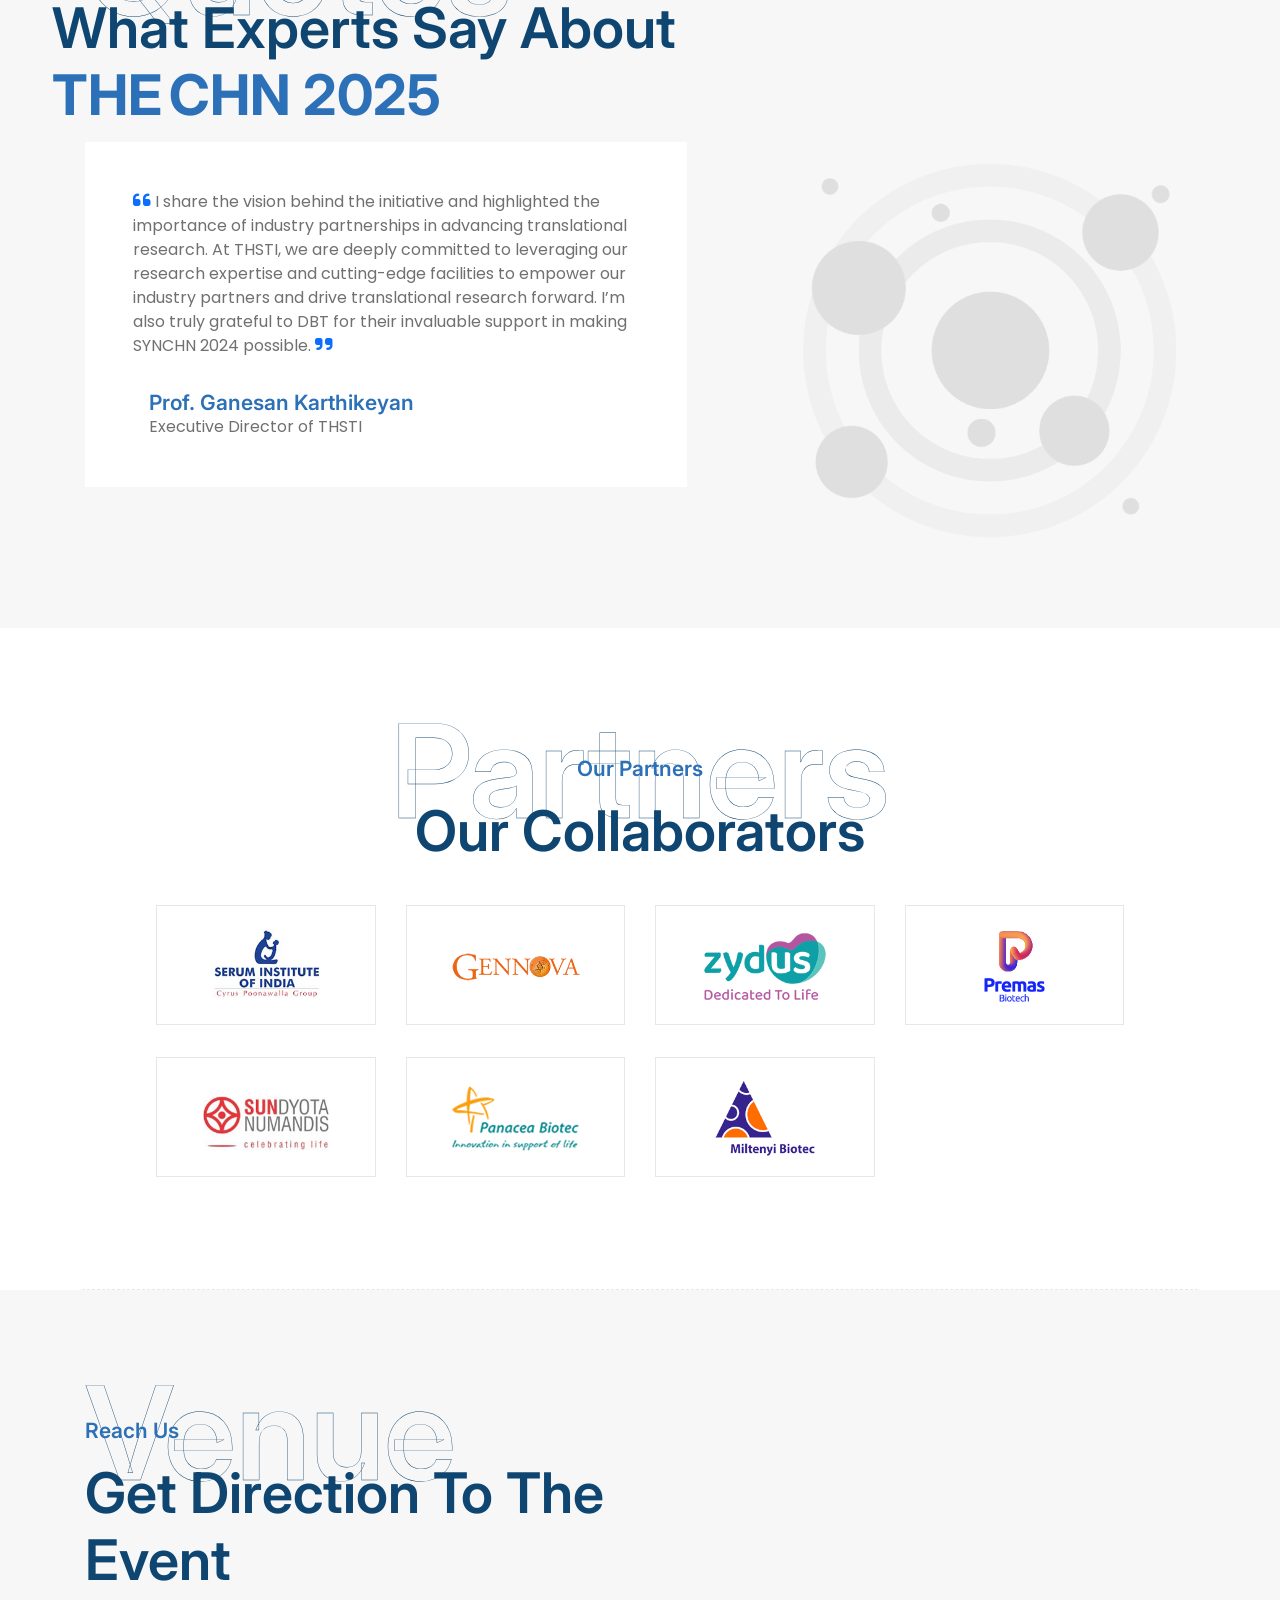
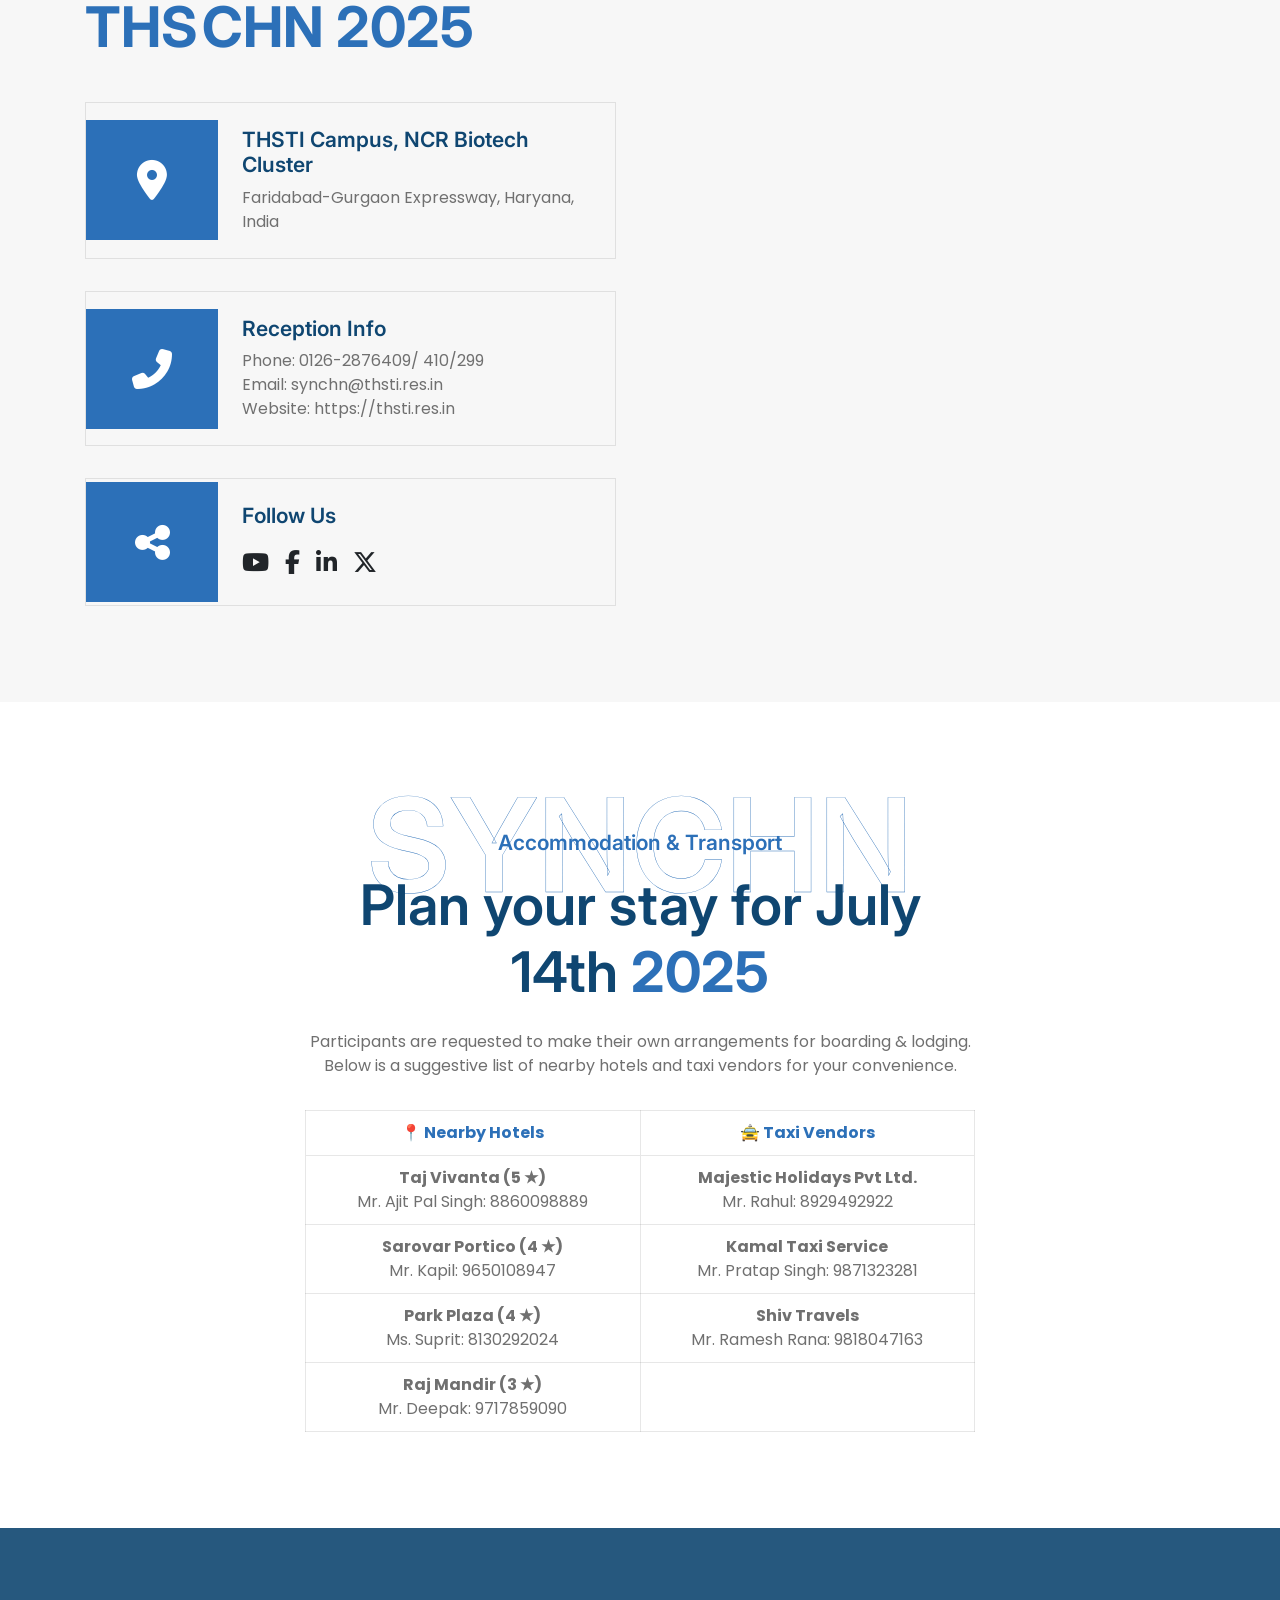
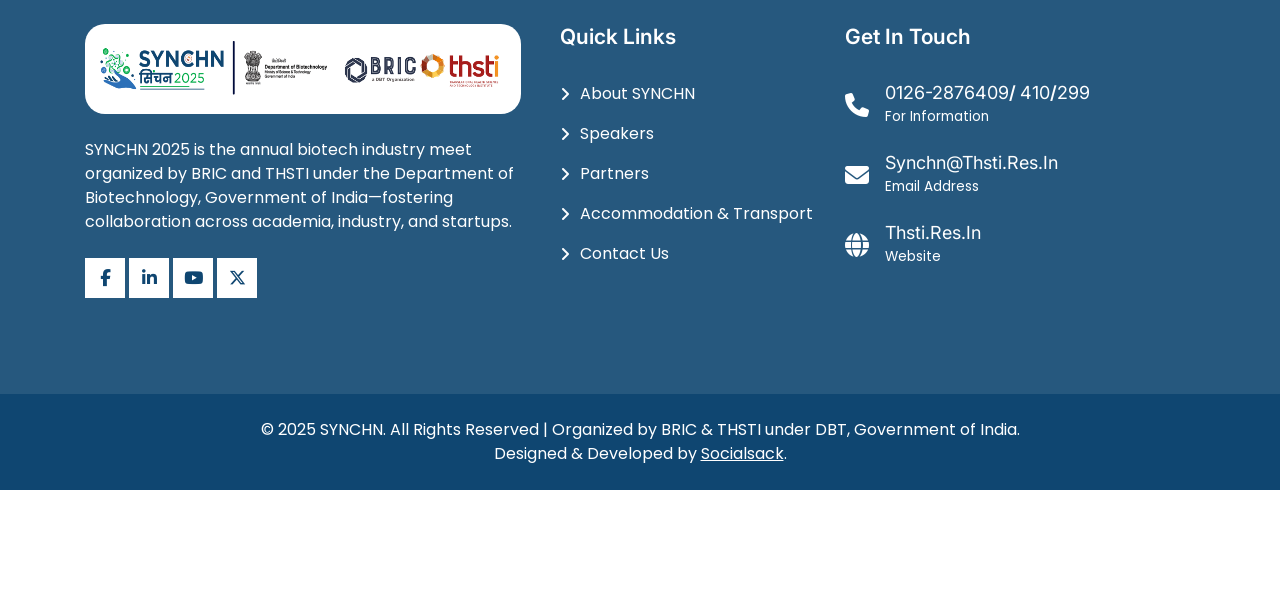
==== commit 4546bf87: "new changes" ====
--- a/index.html
+++ b/index.html
@@ -184,6 +184,7 @@
                     </ul>
                   </li> -->
                   <li><a href="#partners" class="">Partners</a></li>
+                   <li><a href="#Accommodation-Transport">Accommodation & Transport</a></li>
                   <!-- <li><a href="#register" class="">Register</a></li> -->
                   <li><a href="#contact-us" class="">Contact Us</a></li>
                   <!-- <li class="search-main">
@@ -425,7 +426,7 @@
           <h4 class="theme">Featured Speaker</h4>
           <div class="selector4" style="display: flex; justify-content: center">
            <h2 class="ah-headline mb-0">
-                    <span>Industry Experts with </span>
+                    <span>Experts with </span>
                     <span class="ah-words-wrapper white theme">
                       <b class="is-visible textcap">Knowledge</b>
                       <b>Knowledge</b>
@@ -1221,7 +1222,7 @@
           <div class="col-lg-8 col-lg-offset-4">
             <div class="section-title text-center text-lg-start">
               <h3 class="h-title">Quotes</h3>
-              <h4 class="theme">Industry Quotes</h4>
+              <h4 class="theme">Quotes</h4>
               <div
                 class="selector4"
                 style="display: flex; justify-content: center"
@@ -1352,11 +1353,11 @@
           <h4 class="theme">Our Partners</h4>
           <div class="selector4" style="display: flex; justify-content: center">
             <h2 class="ah-headline mb-0">
-              <span>Our Partners & </span>
-              <span class="ah-words-wrapper white theme">
+              <span>Our Collaborators</span>
+              <!-- <span class="ah-words-wrapper white theme">
                 <b class="is-visible textcap">Sponsors</b>
                 <b>Sponsors</b>
-              </span>
+              </span> -->
             </h2>
           </div>
         </div>
@@ -1656,7 +1657,7 @@
     </section>
 
     <!-- event-contact ends -->
-<section class="register-calltoaction">
+<section class="register-calltoaction" id="Accommodation-Transport">
   <div class="container">
     <div class="section-title w-60 mx-auto text-center">
       <h3 class="h-title theme-stroke">SYNCHN</h3>
@@ -1789,6 +1790,7 @@
                 <li class="pb-2"><a href="#speakers">Speakers</a></li>
 
                 <li class="pb-2"><a href="#partners">Partners</a></li>
+                 <li class="pb-2"><a href="#Accommodation-Transport">Accommodation & Transport</a></li>
                 <li><a href="#contact-us">Contact Us</a></li>
               </ul>
             </div>
--- a/css/style.css
+++ b/css/style.css
@@ -1709,7 +1709,7 @@
 }
 .main_header_area .header_menu .navbar.navbar-default .nav.navbar-nav li a {
   color: #707070;
-  padding: 10px;
+  padding: 4px;
 }
 .main_header_area
   .header_menu
@@ -1831,7 +1831,7 @@
 }
 .header_menu .navbar.navbar-default .nav.navbar-nav li a {
   background: transparent;
-  font-size: 16px;
+  font-size: 14px;
   font-weight: 400;
   text-transform: uppercase;
   padding: 0px;
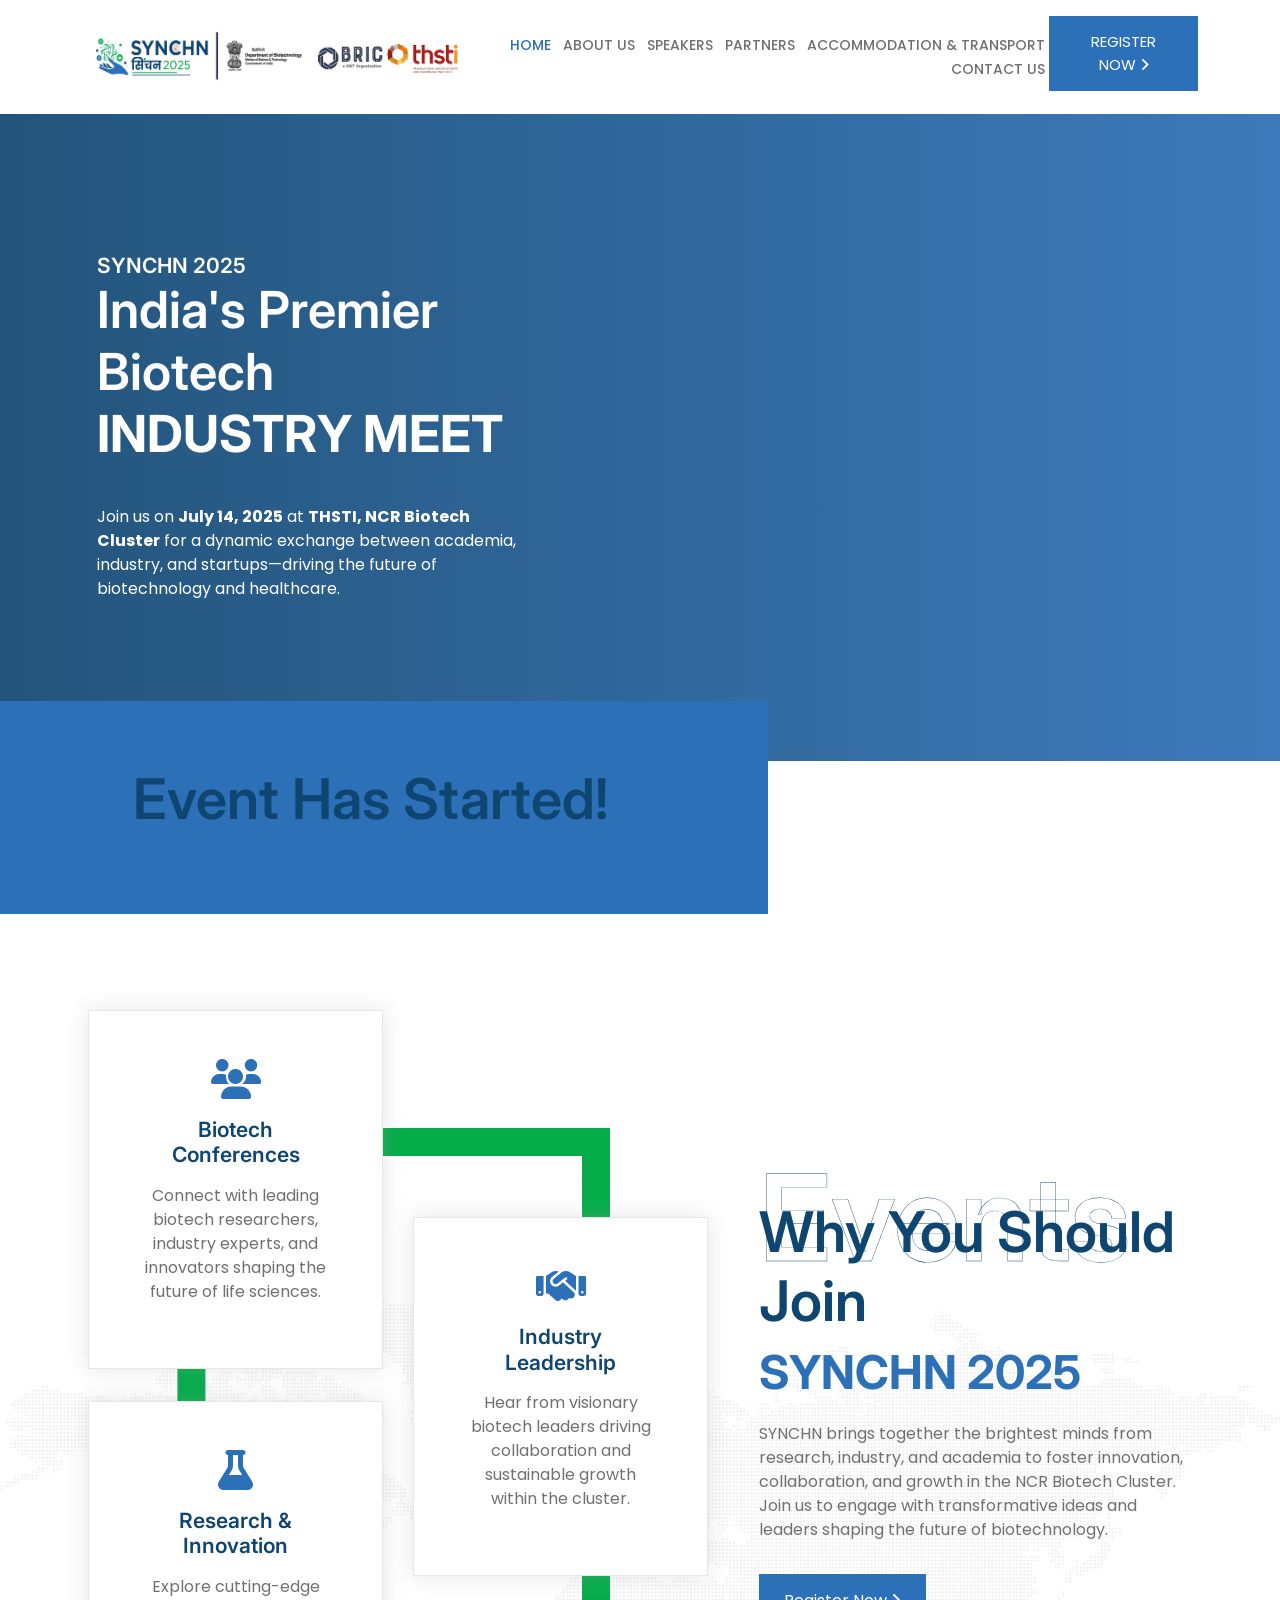
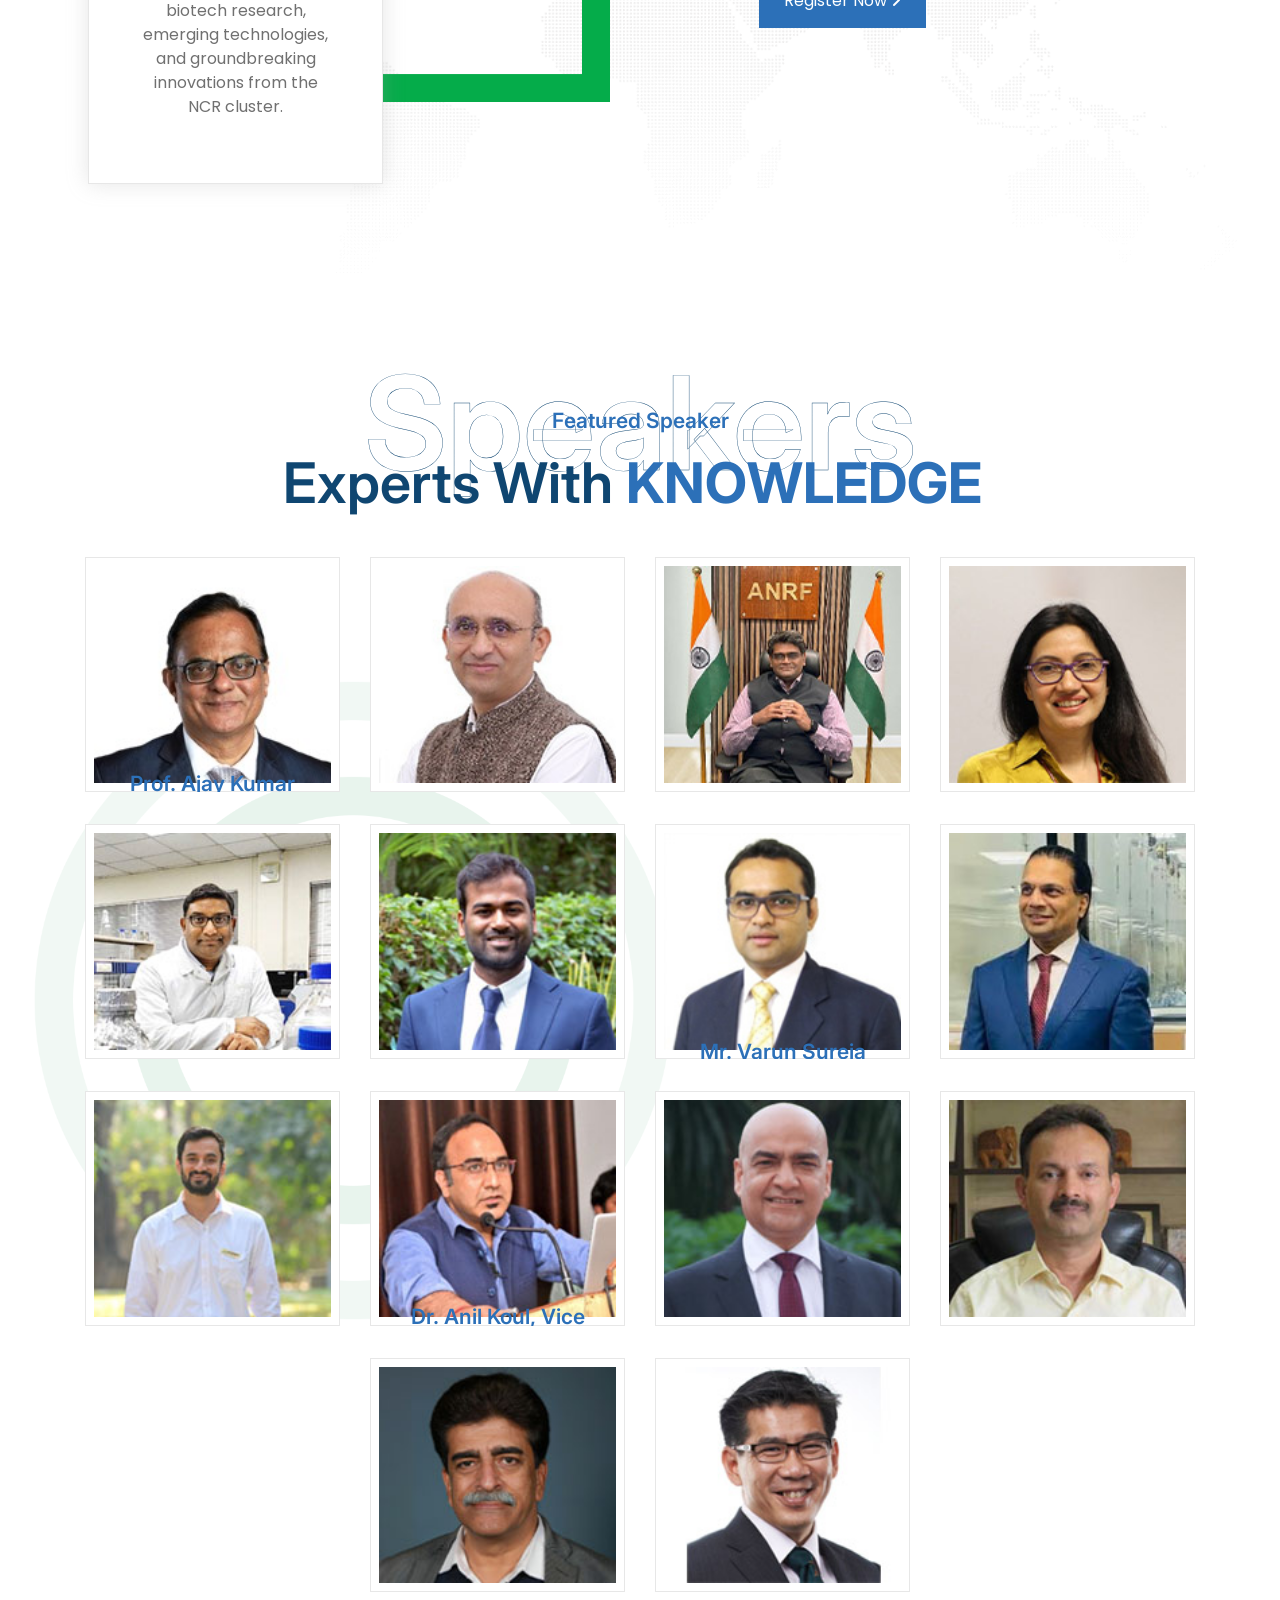
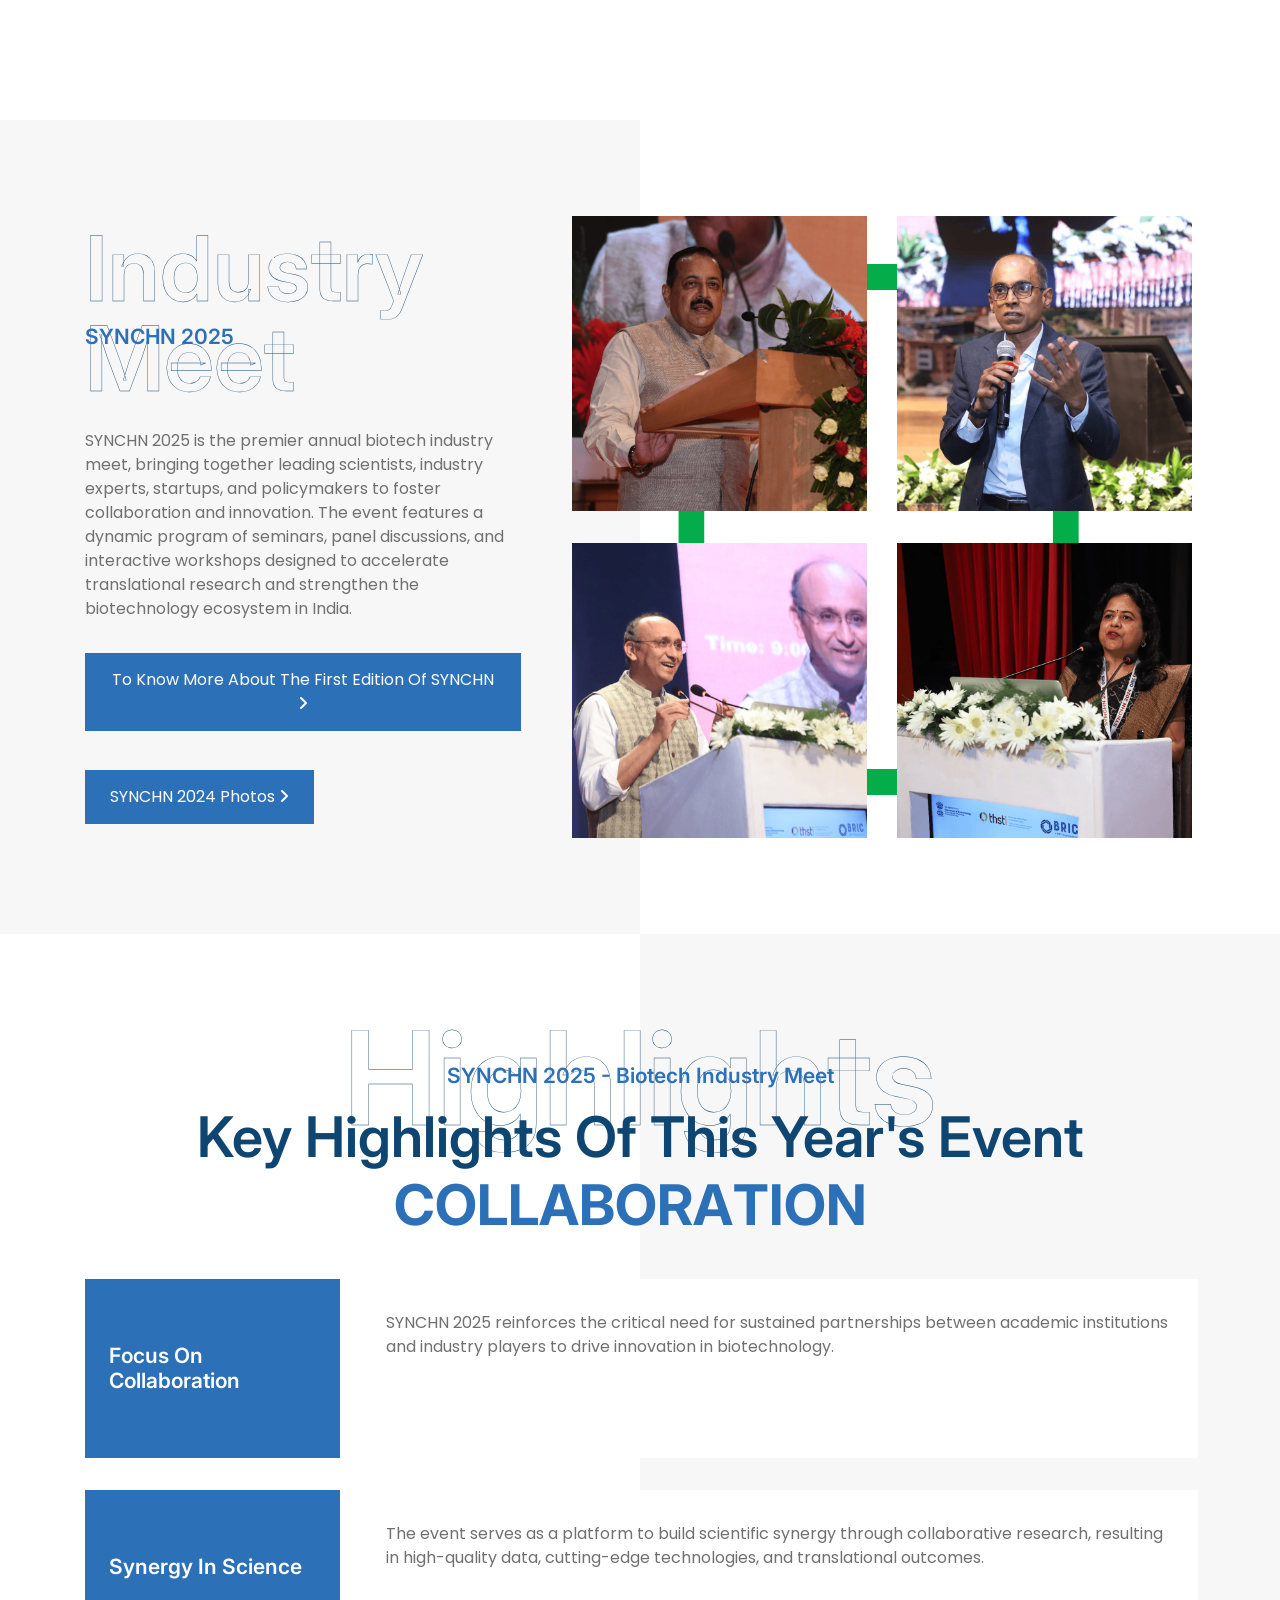
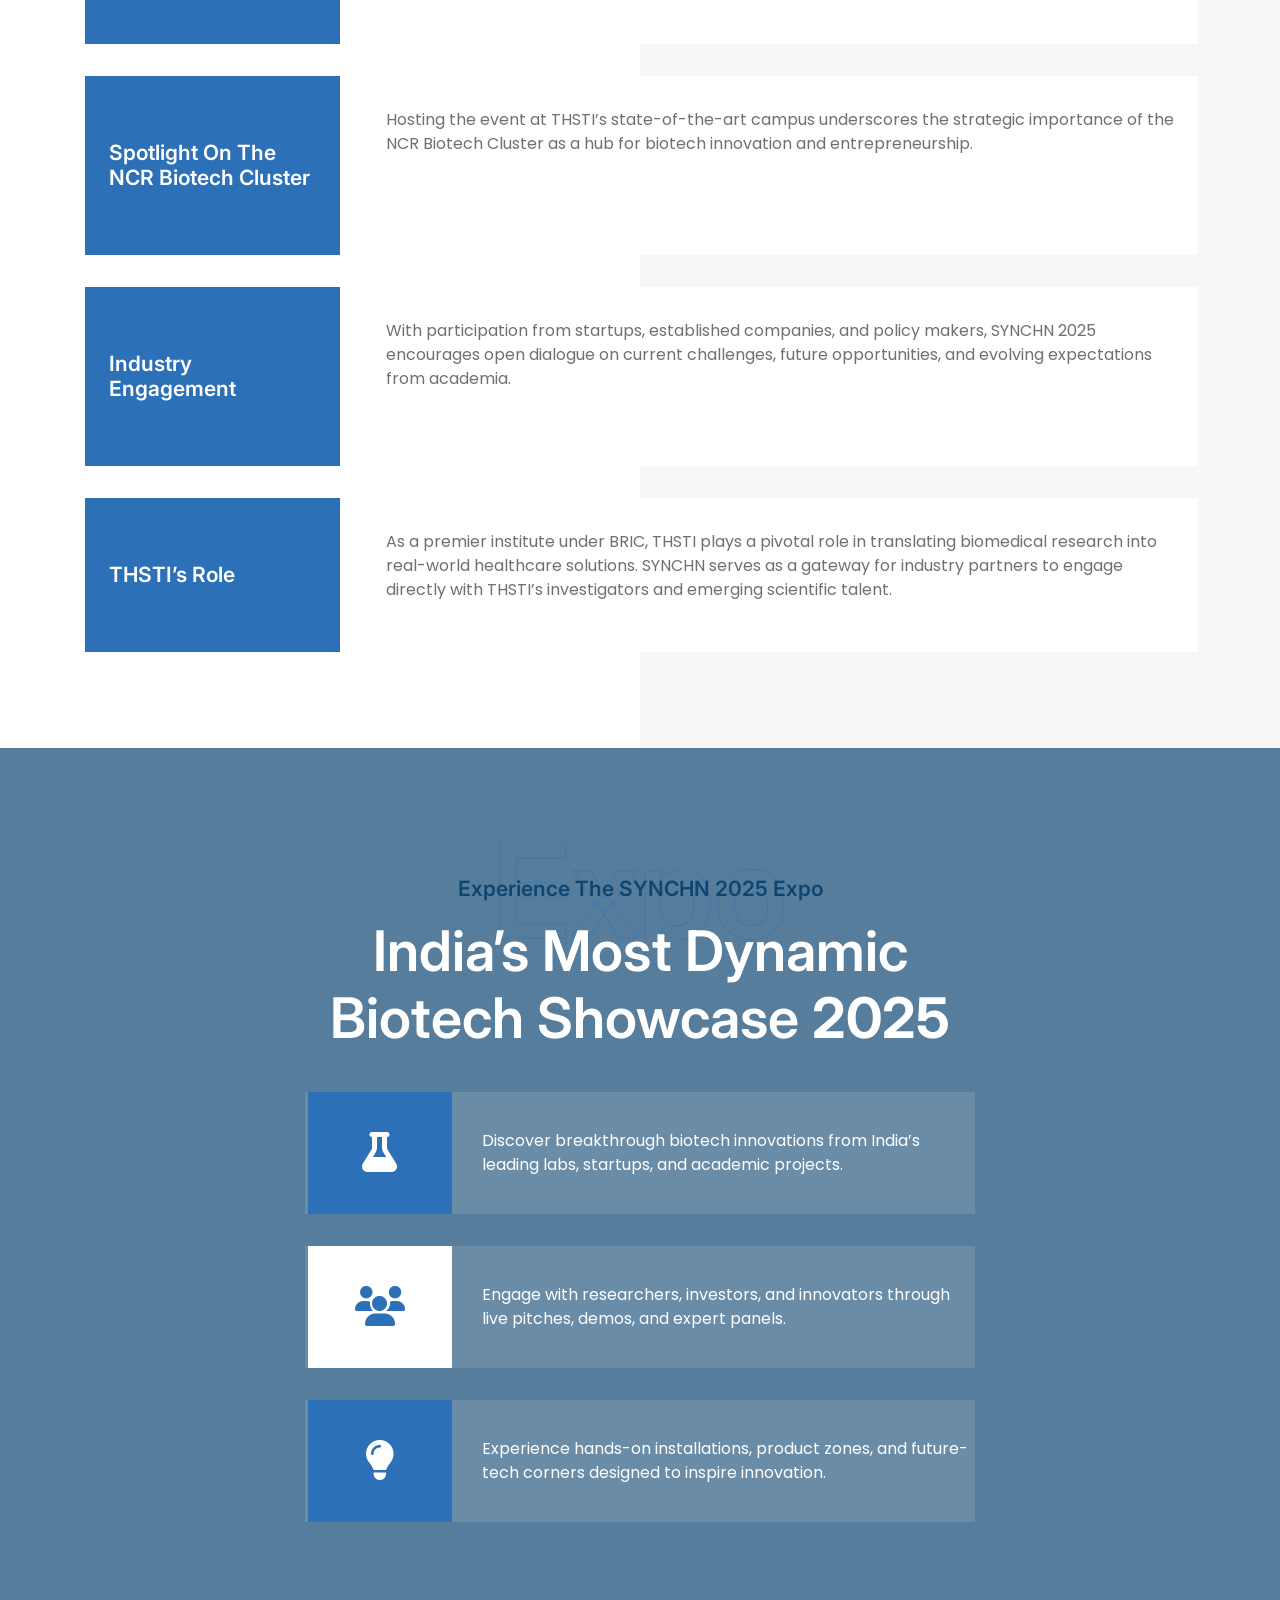
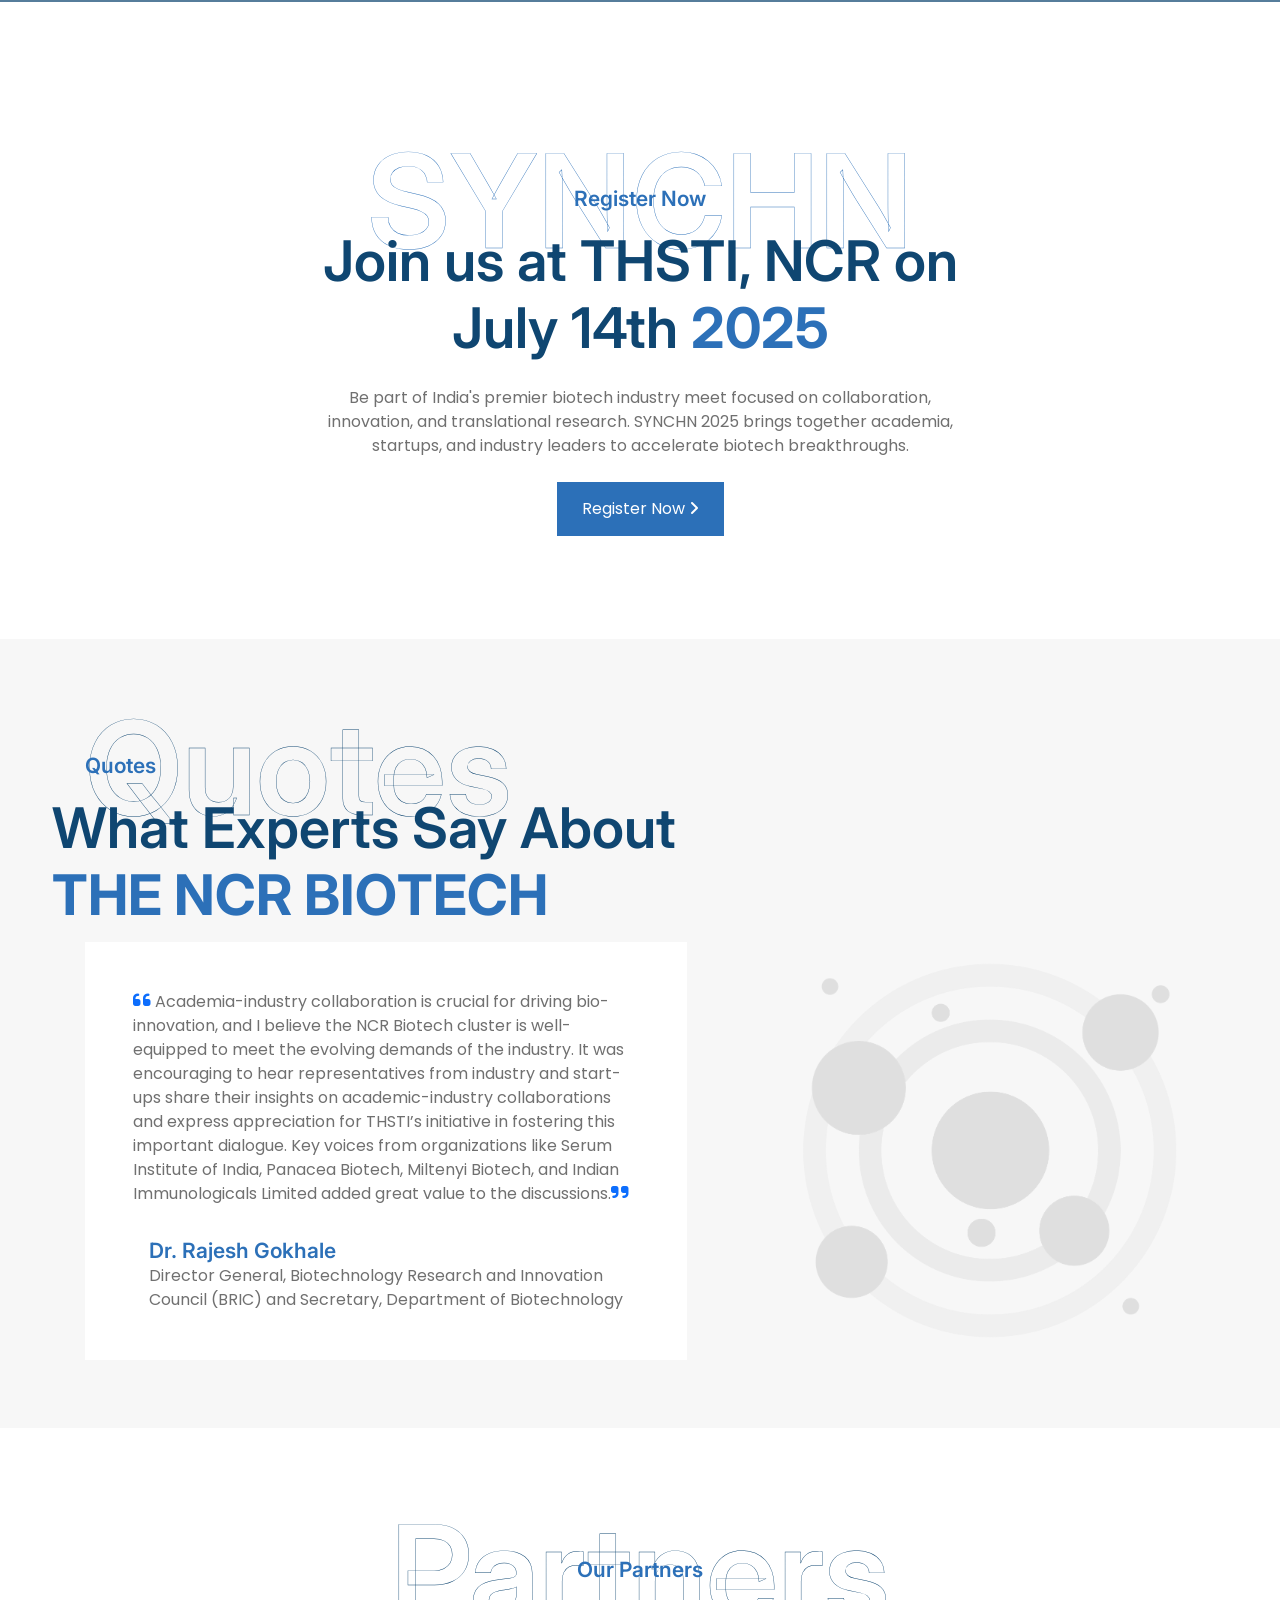
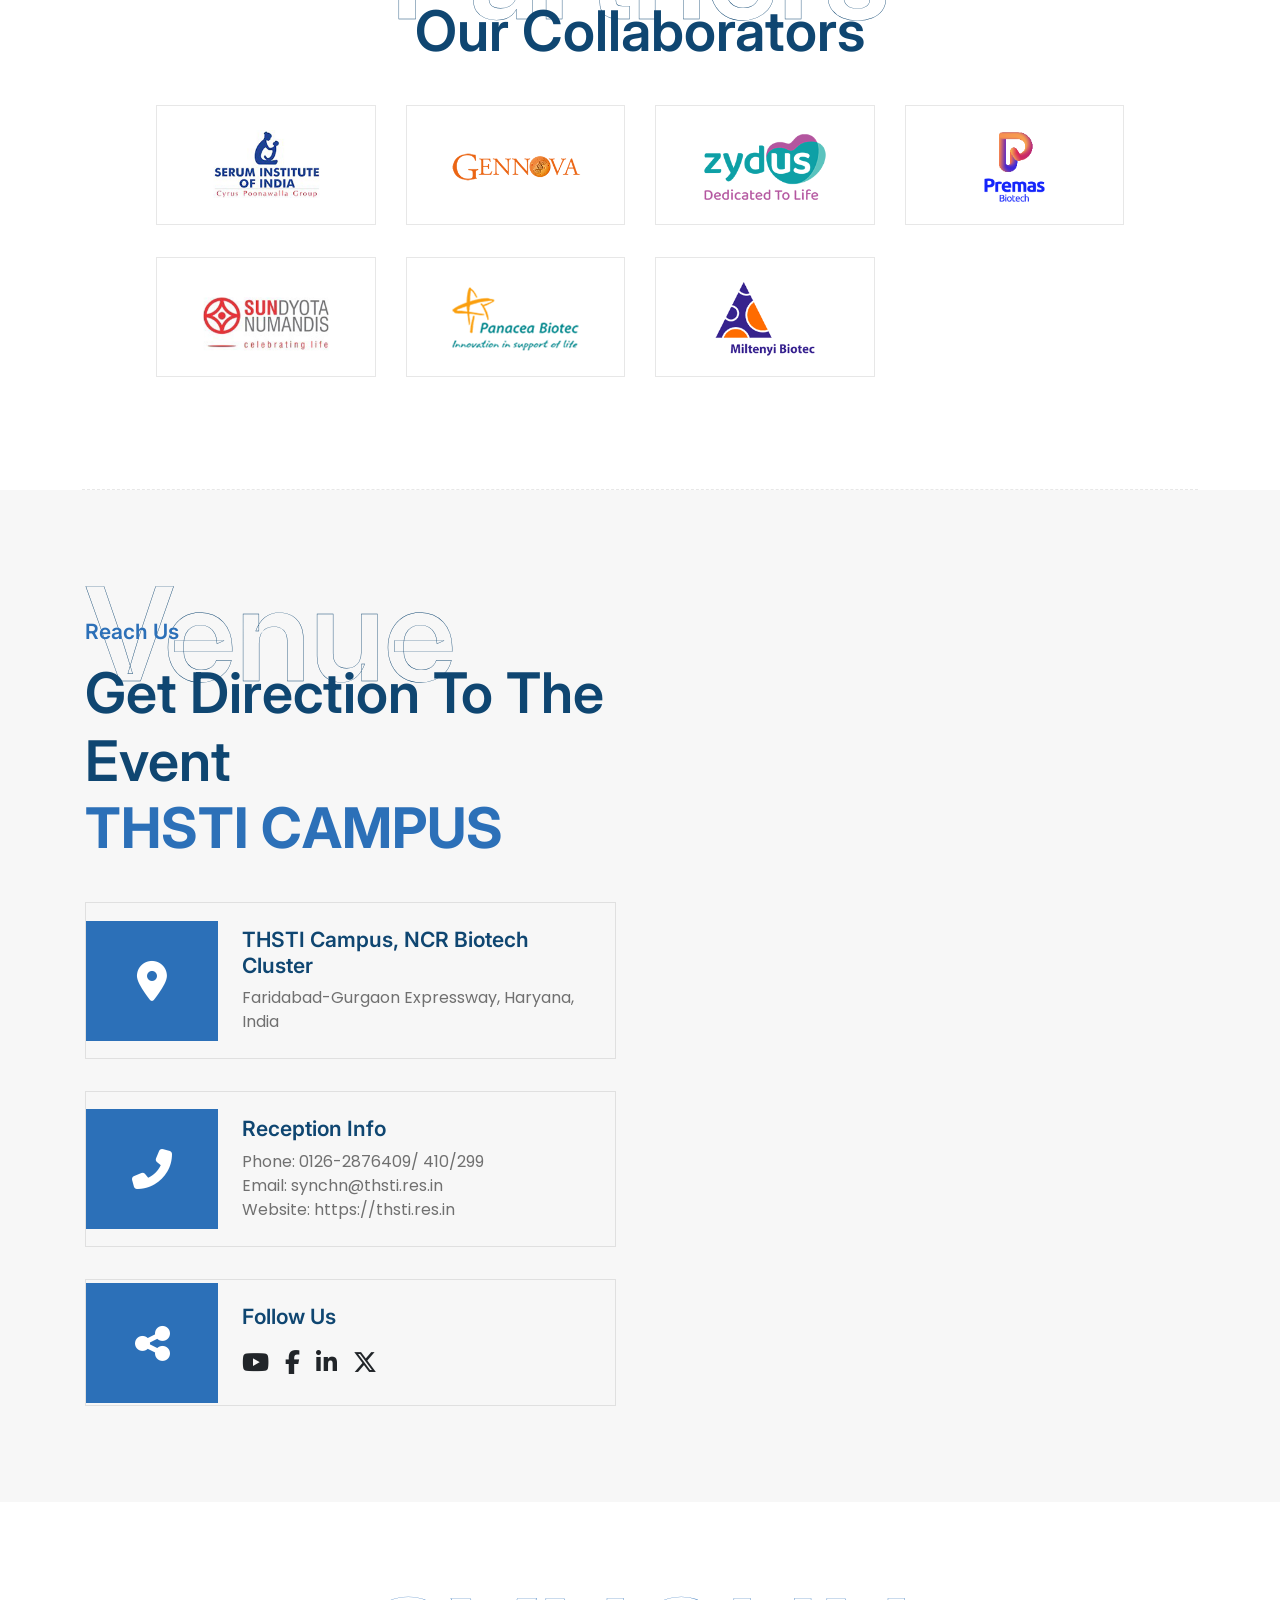
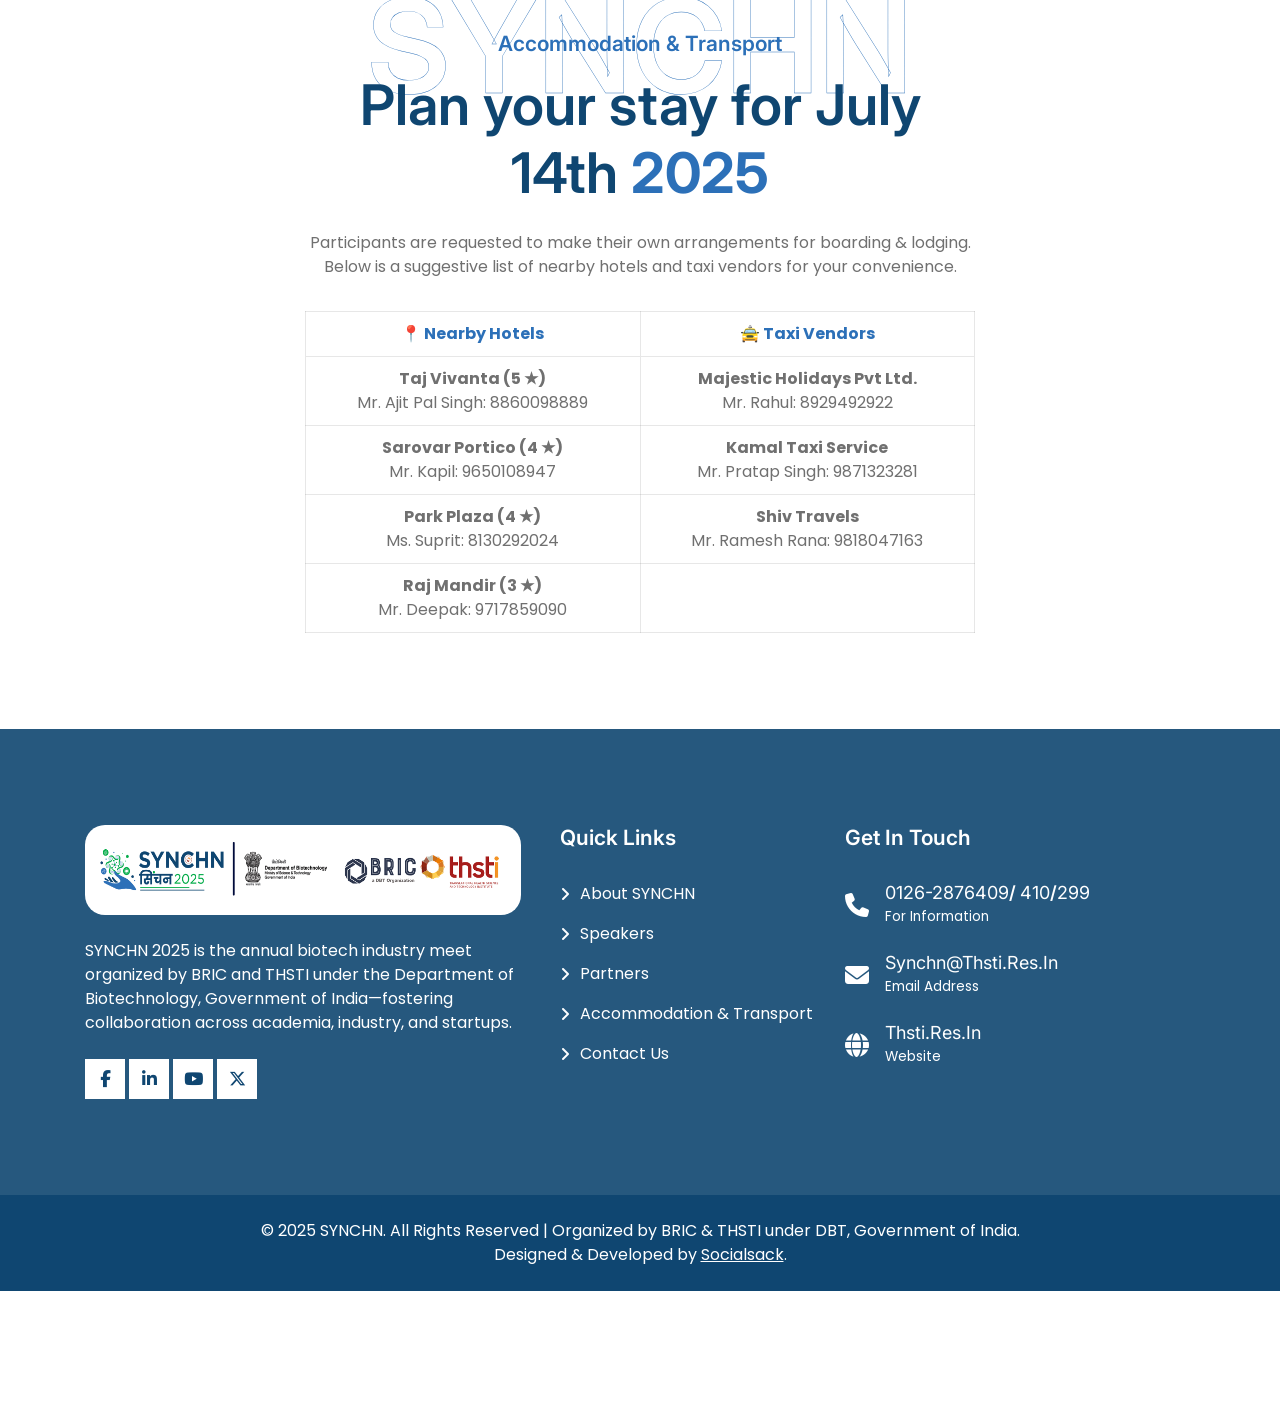
==== commit 65320227: "new speakers added" ====
--- a/index.html
+++ b/index.html
@@ -436,7 +436,7 @@
         </div>
 
         <div class="team-main">
-          <div class="row align-items-center">
+          <div class="row align-items-center justify-content-center">
             <div class="col-lg-3 col-md-6 mb-4">
               <div class="team-list position-relative">
                 <div class="team-image border-all p-2 bg-white">
@@ -509,8 +509,127 @@
                 <div class="overlay"></div>
               </div>
             </div>
-        
-
+         <div class="col-lg-3 col-md-6 mb-4">
+              <div class="team-list position-relative">
+                <div class="team-image border-all p-2 bg-white">
+                  <img src="images/team/s-5.jpg" alt="team" />
+                </div>
+                <div class="team-content text-center p-4">
+                  <h4 class="mb-0 theme">Dr Prabuddha Kundu</h4>
+                  <p class="mb-3 white">MD, Premas Biotech</p>
+                </div>
+                <div class="overlay"></div>
+              </div>
+            </div>
+<div class="col-lg-3 col-md-6 mb-4">
+              <div class="team-list position-relative">
+                <div class="team-image border-all p-2 bg-white">
+                  <img src="images/team/s-6.jpg" alt="team" />
+                </div>
+                <div class="team-content text-center p-4">
+                  <h4 class="mb-0 theme">Mr. Harshet Jain</h4>
+                  <p class="mb-3 white">Director, Panacea Biotec</p>
+                </div>
+                <div class="overlay"></div>
+              </div>
+            </div>
+            <div class="col-lg-3 col-md-6 mb-4">
+              <div class="team-list position-relative">
+                <div class="team-image border-all p-2 bg-white">
+                  <img src="images/team/s-7.jpg" alt="team" />
+                </div>
+                <div class="team-content text-center p-4 varun" >
+                  <h4 class="mb-0 theme">Mr. Varun Sureja</h4>
+                  <p class="mb-3 white">Senior Vice President- Medical & International Business Affairs, Sundyota Numandis Group</p>
+                </div>
+                <div class="overlay"></div>
+              </div>
+            </div>
+                        <div class="col-lg-3 col-md-6 mb-4">
+              <div class="team-list position-relative">
+                <div class="team-image border-all p-2 bg-white">
+                  <img src="images/team/s-8.jpg" alt="team" />
+                </div>
+                <div class="team-content text-center p-4 varun" >
+                  <h4 class="mb-0 theme">Dr. Umesh Shaligram</h4>
+                  <p class="mb-3 white">ED – R&D, Serum Institute of India</p>
+                </div>
+                <div class="overlay"></div>
+              </div>
+            </div>
+
+                        <div class="col-lg-3 col-md-6 mb-4">
+              <div class="team-list position-relative">
+                <div class="team-image border-all p-2 bg-white">
+                  <img src="images/team/s-9.jpg" alt="team" />
+                </div>
+                <div class="team-content text-center p-4 varun" >
+                  <h4 class="mb-0 theme">Mr. Akhil Ravi</h4>
+                  <p class="mb-3 white">CEO, Aurigene Pharmaceutical Services</p>
+                </div>
+                <div class="overlay"></div>
+              </div>
+            </div>
+             <div class="col-lg-3 col-md-6 mb-4">
+              <div class="team-list position-relative">
+                <div class="team-image border-all p-2 bg-white">
+                  <img src="images/team/s-10.jpg" alt="team" />
+                </div>
+                <div class="team-content text-center p-4 varun" >
+                  <h4 class="mb-0 theme">Dr. Anil Koul, Vice President </h4>
+                  <p class="mb-3 white">Global Public Health Research, Johnson & Johnson</p>
+                </div>
+                <div class="overlay"></div>
+              </div>
+            </div>
+               <div class="col-lg-3 col-md-6 mb-4">
+              <div class="team-list position-relative">
+                <div class="team-image border-all p-2 bg-white">
+                  <img src="images/team/s-11.jpg" alt="team" />
+                </div>
+                <div class="team-content text-center p-4 varun" >
+                  <h4 class="mb-0 theme">Mr. Vikram Gupta</h4>
+                  <p class="mb-3 white">Founder & Managing Partner</p>
+                </div>
+                <div class="overlay"></div>
+              </div>
+            </div>
+                  <div class="col-lg-3 col-md-6 mb-4">
+              <div class="team-list position-relative">
+                <div class="team-image border-all p-2 bg-white">
+                  <img src="images/team/s-12.jpg" alt="team" />
+                </div>
+                <div class="team-content text-center p-4 varun" >
+                  <h4 class="mb-0 theme">Jitendra Kumar</h4>
+                  <p class="mb-3 white">MD, BIRAC</p>
+                </div>
+                <div class="overlay"></div>
+              </div>
+            </div>
+                  <div class="col-lg-3 col-md-6 mb-4">
+              <div class="team-list position-relative">
+                <div class="team-image border-all p-2 bg-white">
+                  <img src="images/team/s-13.jpg" alt="team" />
+                </div>
+                <div class="team-content text-center p-4 varun" >
+                  <h4 class="mb-0 theme">Mr. G.S. Krishnan</h4>
+                  <p class="mb-3 white">Hon. President, ABLE</p>
+                </div>
+                <div class="overlay"></div>
+              </div>
+            </div>
+                  <div class="col-lg-3 col-md-6 mb-4">
+              <div class="team-list position-relative">
+                <div class="team-image border-all p-2 bg-white">
+                  <img src="images/team/s-14.jpg" alt="team" />
+                </div>
+                <div class="team-content text-center p-4 varun" >
+                  <h4 class="mb-0 theme">Prof. Roger Foo</h4>
+                  <p class="mb-3 white"></p>
+                </div>
+                <div class="overlay"></div>
+              </div>
+            </div>
             <!-- <div class="col-lg-3 mb-4">
               <div class="team-list position-relative">
                 <div class="team-image border-all p-2 bg-white">
